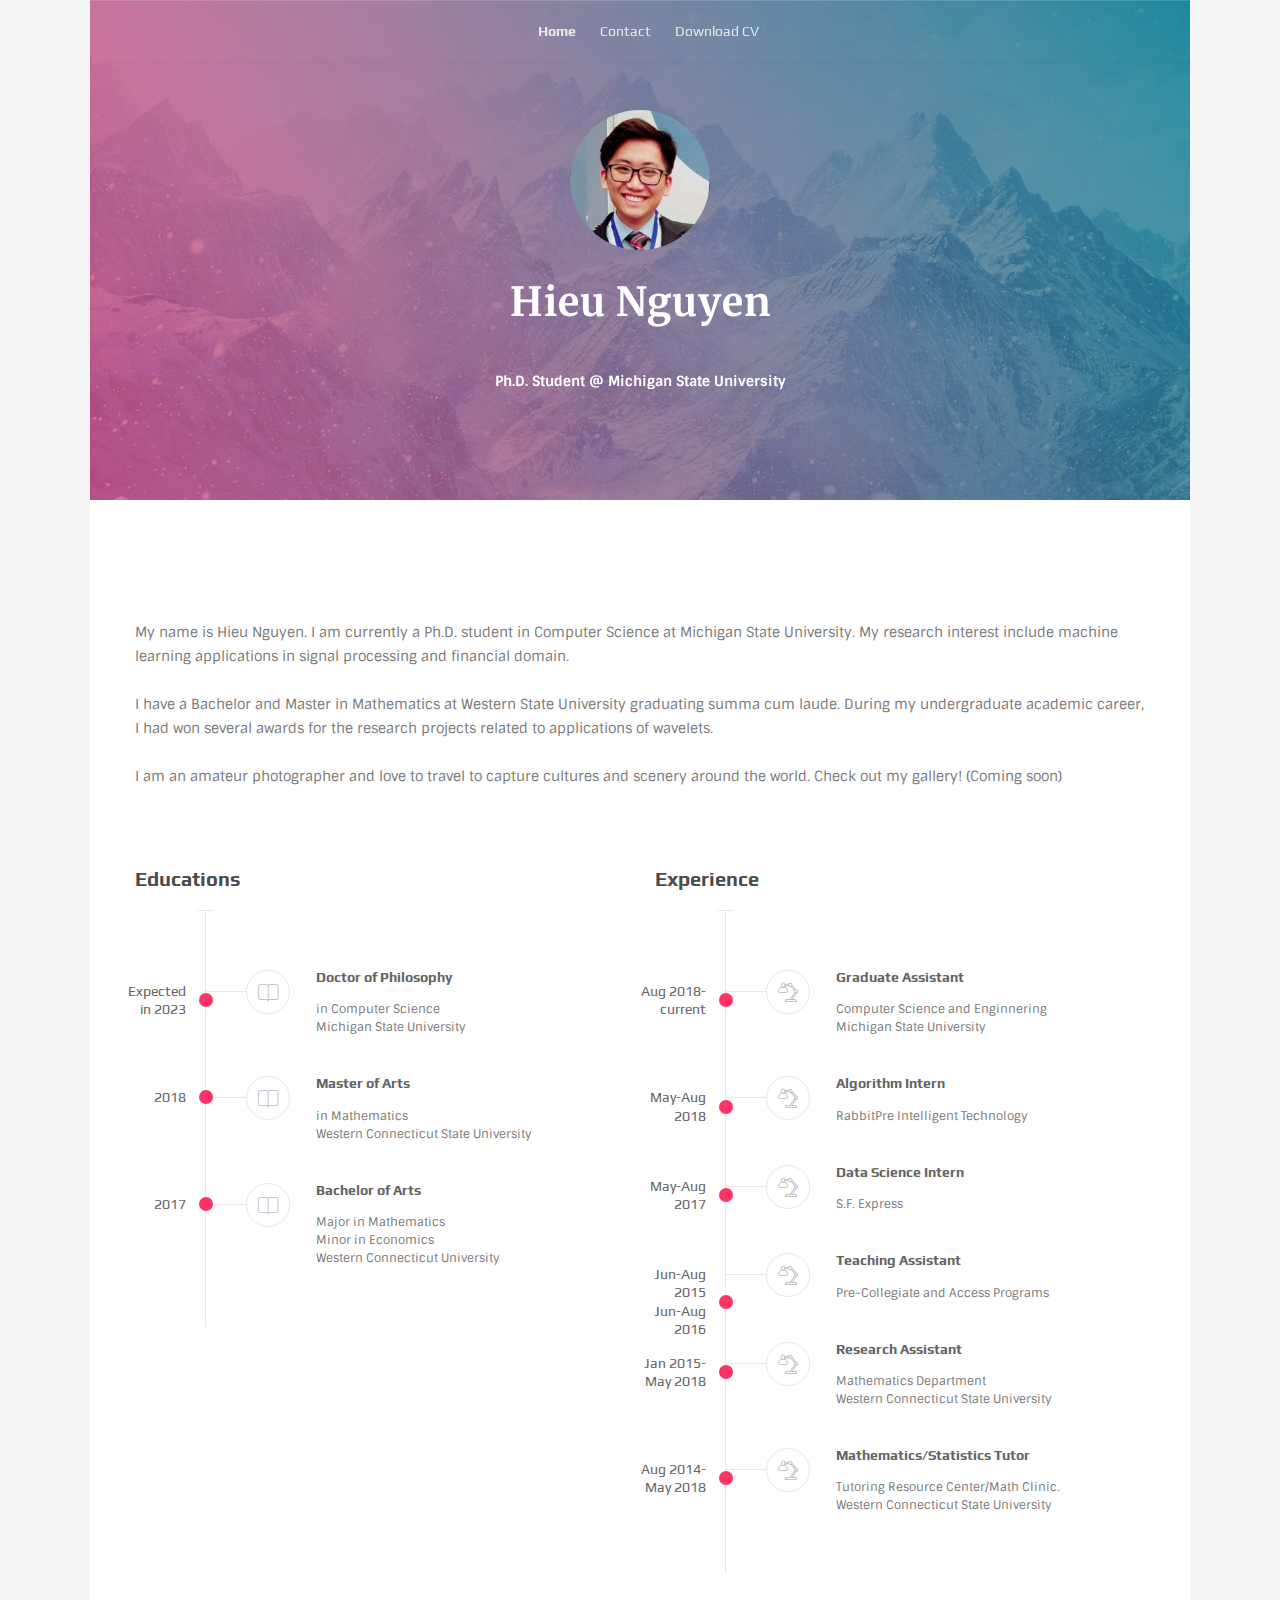
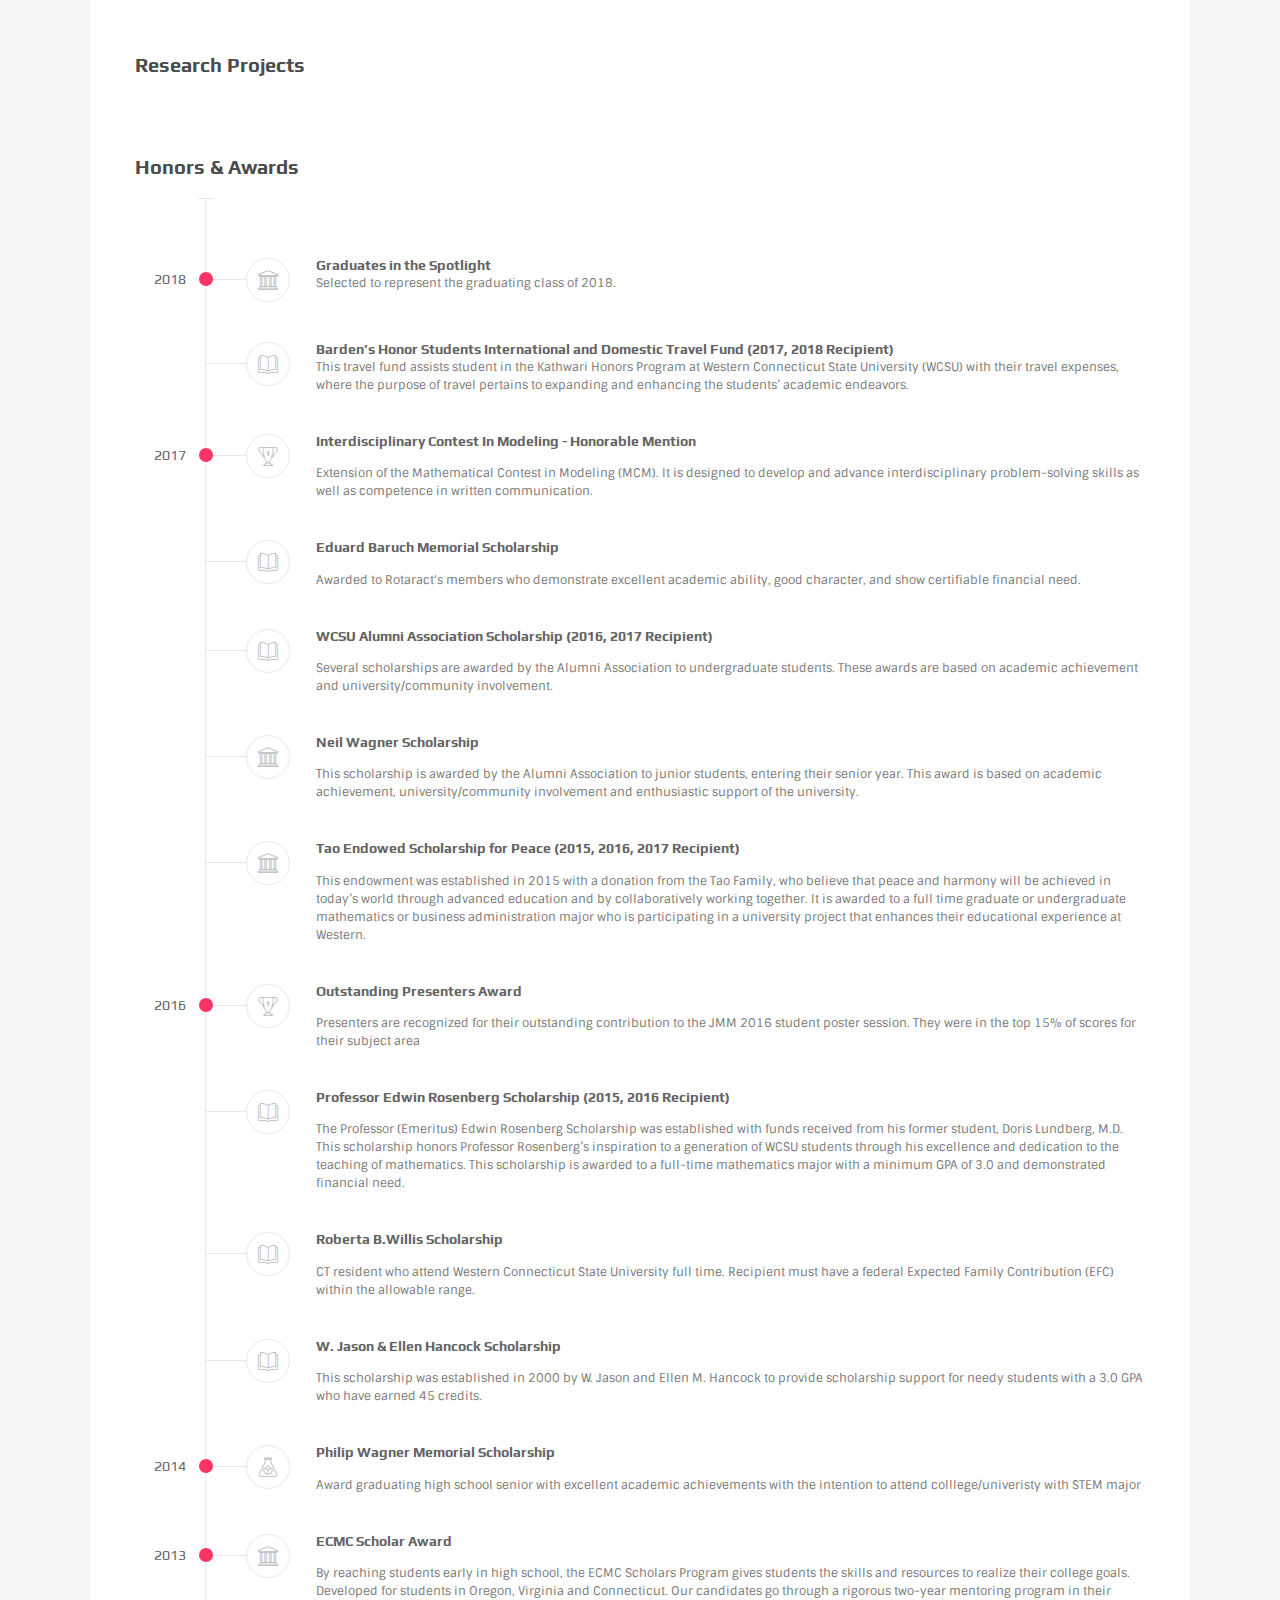
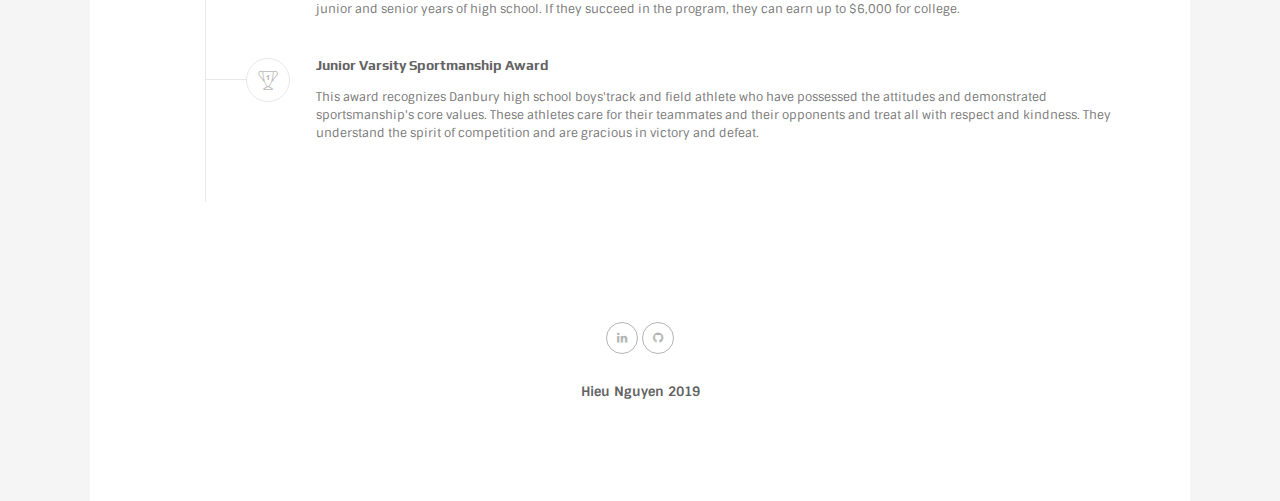
==== index.html @ 9212e9fe "first commit" ====
<!DOCTYPE html>
<!--
                                   _       _   
								  | |     | |    
  Designed and Coded By           | | __ _| |__  
 / _ \ \ /\ / /\ \ /\ / /\ \ /\ / / |/ _` | '_ \ 
| (_) \ V  V /  \ V  V /  \ V  V /| | (_| | |_) |
 \___/ \_/\_/    \_/\_/    \_/\_/ |_|\__,_|_.__/ 

http://themeforest.net/user/owwwlab/
                                          
-->
<html lang="en" dir="ltr" itemscope itemtype="http://schema.org/WebPage">
  <!-- #####Begin head-->
  <head>
    <meta charset="utf-8">
    <meta http-equiv="X-UA-Compatible" content="IE=edge">
    <meta name="viewport" content="width=device-width, initial-scale=1.0">
    <!-- globalise scripting and styling content language-->
    <meta name="Content-Type-Script" content="text/javascript">
    <meta name="Content-Type-Style" content="text/css">
    <!-- author of this doc-->
    <meta name="author" content="owwwlab.com">
    <!-- ################################-->
    <!-- #### add SEO metadata here-->
    <!-- ################################-->
    <!-- #####Begin styles-->
    <!-- stylesheets	-->
    <link href="assets/css/vendors/vendors.css" rel="stylesheet" type="text/css">
    <!-- Load extra page specific css-->
    <!-- Overwrite vendors-->
    <link href="assets/css/vendors/vendors-overwrites.css" rel="stylesheet" type="text/css">
    <link href="assets/css/styles.css" rel="stylesheet" type="text/css">
    <link href="assets/css/demo2.css" rel="stylesheet" type="text/css">
    <!-- #####End styles-->
    <!-- #####Begin JS-->
    <!-- add your scripts to the end of the page for sake of page load speed-->
    <!-- scripts that need to be at head section-->
    <script src="assets/js/vendors/jquery.min.js"></script>
    <!-- #####End JS-->
    <!-- #####Begin load google fonts-->
    <link href="https://fonts.googleapis.com/css?family=Play:400,700&amp;subset=latin,greek,cyrillic" rel="stylesheet" type="text/css">
    <link href="https://fonts.googleapis.com/css?family=Sintony:400,700&amp;subset=latin,greek,cyrillic" rel="stylesheet" type="text/css">
    <link href="https://fonts.googleapis.com/css?family=Merriweather:300,300italic,400,400italic,700,700italic&amp;subset=latin,greek,cyrillic" rel="stylesheet" type="text/css">
    <link href="https://fonts.googleapis.com/css?family=Exo+2:400,200,300,400italic,500,700,900&amp;subset=latin,greek,cyrillic" rel="stylesheet" type="text/css">
    <!-- #####End load google fonts-->
    <title> Hieu Nguyen</title>
  </head>
  <!-- #####End head-->
  <body class="fullwidth bg-gray sticky-header homepage">
    <div id="wrapper" class="boxed-layout bg-white">
      <section id="contents">
        <div class="head-wrapper">
          <header id="header" data-sticky-threshold='-300' class="trans dark sticky-light slim-container">
            <div class="head-main header-home text-center">
              <div class="logo-wrapper visible-sticky">
                <!-- standard Logo--><a href="index.html" class="standard-logo text-logo"><img src="assets/img/avatar.jpg" alt="Dr. Chaos Mctabi">
                  <div class="text-wrapper">
                    <h1 class="title">Hieu Q. Nguyen</h1>
                  </div></a>
              </div>
              <!-- primary navigation-->
              <ul id="primary-menu">
                <li class="current-menu-item"><a href="index.html" title="Home"><span>Home</span></a>
                </li>
                <li><a href="contact.html" title="Contact"><span>Contact</span></a>
                </li>
                <li><a href="Resume.pdf" title="Download CV"><span>Download CV</span></a>
                </li>
              </ul>
              <!-- #####Begin icons beside menu-->
              <div class="header-icons">
                <!-- #####Begin mobile menu trigger-->
                <div class="ol-mobile-trigger hamburger hamburger--elastic">
                  <div class="hamburger-box">
                    <div class="hamburger-inner"></div>
                  </div>
                </div>
                <!-- #####End mobile menu trigger-->
              </div>
            </div>
          </header>
          <div data-img-src="assets/img/bg/06-1.jpg" data-parallax-mode="mode-title" class="page-head opacity-overlay.opacity-70 h-500 parallax-layer">
            <div class="container">
              <div class="tb-vcenter-wrapper">
                <div class="vcenter">
                  <div data-parallax-mode="mode-header-demo-2" class="ol-user-profile parallax-layer">
                    <div class="avatar"><img src="assets/img/people-01.jpg"></div>
                    <h1 class="title">Hieu Nguyen</h1>
                    <h2 class="subtitle">Ph.D. Student @ Michigan State University</h2>
                  </div>
                </div>
              </div>
            </div>
          </div>
        </div>
        <div class="page-contents">
          <section class="section slim-container p-bottom-80">
            <div class="container">
              <p>My name is Hieu Nguyen. I am currently a Ph.D. student in Computer Science at Michigan State University. My research interest include machine learning applications in signal processing and financial domain.
                <br><br>I have a Bachelor and Master in Mathematics at Western State University graduating summa cum laude. During my undergraduate academic career, I had won several awards for the research projects related to applications of wavelets.
                <br><br> I am an amateur photographer and love to travel to capture cultures and scenery around the world. Check out my gallery! (Coming soon)
              </p>
            </div>
          </section>
          <section class="slim-container">
            <div class="container">
              <div class="row">
                <div class="col-md-6">
                  <h3>Educations</h3>
                  <div class="ol-timeline">
                    <div class="tl-item pub-item with-icon"><span class="item-section">Expected in 2023</span>
                      <div class="elem-wrapper"><i class="oli oli-bookmark"></i></div>
                      <div class="content-wrapper">
                        <h3 class="title">Doctor of Philosophy</h3>
                        <div class="description">
                          <p>in Computer Science <br> Michigan State University</p>
                        </div>
                      </div>
                    </div>
                    <div class="tl-item pub-item with-icon"><span class="item-section">2018</span>
                      <div class="elem-wrapper"><i class="oli oli-bookmark"></i></div>
                      <div class="content-wrapper">
                        <h3 class="title">Master of Arts</h3>
                        <div class="description">
                          <p>in Mathematics <br> Western Connecticut State University</p>
                        </div>
                      </div>
                    </div>
                    <div class="tl-item pub-item with-icon"><span class="item-section">2017</span>
                      <div class="elem-wrapper"><i class="oli oli-bookmark"></i></div>
                      <div class="content-wrapper">
                        <h3 class="title">Bachelor of Arts</h3>
                        <div class="description">
                          <p>Major in Mathematics <br> Minor in Economics <br> Western Connecticut University</p>
                        </div>
                      </div>
                    </div>
                  </div>
                </div>
                <div class="col-md-6">
                  <h3>Experience</h3>
                  <div class="ol-timeline">
                    <div class="tl-item pub-item with-icon"><span class="item-section">Aug 2018-current</span>
                      <div class="elem-wrapper"><i class="oli oli-desk_lamp"></i></div>
                      <div class="content-wrapper">
                        <h3 class="title">Graduate Assistant</h3>
                        <div class="description">
                          <p>Computer Science and Enginnering <br> Michigan State University</p>
                        </div>
                      </div>
                    </div>
                    <div class="tl-item pub-item with-icon"><span class="item-section">May-Aug 2018</span>
                      <div class="elem-wrapper"><i class="oli oli-desk_lamp"></i></div>
                      <div class="content-wrapper">
                        <h3 class="title">Algorithm Intern</h3>
                        <div class="description">
                          <p>RabbitPre Intelligent Technology</p>
                        </div>
                      </div>
                    </div>
                    <div class="tl-item pub-item with-icon"><span class="item-section">May-Aug 2017</span>
                      <div class="elem-wrapper"><i class="oli oli-desk_lamp"></i></div>
                      <div class="content-wrapper">
                        <h3 class="title">Data Science Intern</h3>
                        <div class="description">
                          <p>S.F. Express</p>
                        </div>
                      </div>
                    </div>
                    <div class="tl-item pub-item with-icon"><span class="item-section">Jun-Aug 2015 <br> Jun-Aug 2016 </span>
                      <div class="elem-wrapper"><i class="oli oli-desk_lamp"></i></div>
                      <div class="content-wrapper">
                        <h3 class="title">Teaching Assistant</h3>
                        <div class="description">
                          <p>Pre-Collegiate and Access Programs</p>
                        </div>
                      </div>
                    </div>
                    <div class="tl-item pub-item with-icon"><span class="item-section">Jan 2015-May 2018</span>
                      <div class="elem-wrapper"><i class="oli oli-desk_lamp"></i></div>
                      <div class="content-wrapper">
                        <h3 class="title">Research Assistant</h3>
                        <div class="description">
                          <p>Mathematics Department <br> Western Connecticut State University </p>
                        </div>
                      </div>
                    </div>
                    <div class="tl-item pub-item with-icon"><span class="item-section">Aug 2014-May 2018</span>
                      <div class="elem-wrapper"><i class="oli oli-desk_lamp"></i></div>
                      <div class="content-wrapper">
                        <h3 class="title">Mathematics/Statistics Tutor</h3>
                        <div class="description">
                          <p>Tutoring Resource Center/Math Clinic. <br> Western Connecticut State University </p>
                        </div>
                      </div>
                    </div>
                  </div>
                </div>
              </div>
            </div>
          </section>
          <section class="section section-narrow slim-container">
            <div class="container">
              <div class="row">
                <div class="col-md-12">
                  <h3>Research Projects</h3>


                  <!--<p>Coming soon</p>-->
                  <!--<div data-cols="3" data-nav="true" data-margin="30" data-cols-md='2' data-loop class="owl-carousel items featured-items owwwlab-theme nav-center"><a href="#" class="featured-item boxed">
                      <div class="features-image ov-light-alpha-50"><img src="assets/img/featured-items/01.jpg" alt="image"></div>
                      <h3 class="features-title">Computer Architecture</h3></a><a href="#" class="featured-item boxed">
                      <div class="features-image ov-light-alpha-50"><img src="assets/img/featured-items/02.jpg" alt="image"></div>
			<div data-cols="3" data-nav="true" data-margin="30" data-cols-md='2' data-loop class="owl-carousel items featured-items owwwlab-theme nav-center"><a href="MATH5670_Group005_FinalProject.html" class="featured-item boxed">
                      <div class="features-image ov-light-alpha-50"><img src="assets/img/featured-items/test1AAPLClose.png"
alt="image"></div>
                      <h3 class="features-title">Analysis of Algorithm</h3></a><a href="#" class="featured-item boxed">
                      <div class="features-image ov-light-alpha-50"><img src="assets/img/featured-items/03.jpg" alt="image"></div>
                      <h3 class="features-title">Image Processing</h3></a><a href="#" class="featured-item boxed">
                      <div class="features-image ov-light-alpha-50"><img src="assets/img/featured-items/04.jpg" alt="image"></div>
                      <h3 class="features-title">Analysis of Algorithm</h3></a><a href="#" class="featured-item boxed">
                      <div class="features-image ov-light-alpha-50"><img src="assets/img/featured-items/05.jpg" alt="image"></div>
                      <h3 class="features-title">Computer Architecture</h3></a><a href="#" class="featured-item boxed">
                      <div class="features-image ov-light-alpha-50"><img src="assets/img/featured-items/06.jpg" alt="image"></div>
                      <h3 class="features-title">Language processing</h3></a></div>

<h3 class="features-title">Stock Forecasting</h3></a><a href="MATH5670_Group005_FinalProject.html" class="featured-item boxed">
                      <div class="features-image ov-light-alpha-50"><img src="assets/img/featured-items/test1AAPLClose.png" alt="image"></div> -->
                </div>
              </div>
            </div>
          </section>
          <section class="section slim-container p-bottom-0 p-top-0">
            <div class="container">
              <h3>Honors &amp; Awards</h3>
              <div class="ol-timeline">
                <div class="tl-item pub-item with-icon"><span class="item-section">2018</span>
                  <div class="elem-wrapper"><i class="oli oli-university"></i></div>
                  <div class="content-wrapper">
                    <a href="http://wcsu.edu/grad-spotlights/2018/05/02/hieu-nguyen/"> <h3  class="title">Graduates in the Spotlight </h3> </a>
                    <div class="description">
                      <p>Selected to represent the graduating class of 2018.</p>
                    </div>
                  </div>
                </div>
                <div class="tl-item pub-item with-icon">
                  <div class="elem-wrapper"><i class="oli oli-literature"></i></div>
                  <div class="content-wrapper">
                    <a href="https://www.wcsu.edu/honors/honors-students-in-action/"> <h3 class="title">Barden’s Honor Students International and Domestic Travel Fund (2017, 2018 Recipient)</h3> </a>
                    <div class="description">
                      <p>This travel fund assists student in the Kathwari Honors Program at Western Connecticut State University (WCSU) with their travel expenses, where the purpose of travel pertains to expanding and enhancing the students’ academic endeavors.</p>
                    </div>
                  </div>
                </div>
                <div class="tl-item pub-item with-icon"><span class="item-section">2017</span>
                  <div class="elem-wrapper"><i class="oli oli-trophy"></i></div>
                  <div class="content-wrapper"><a href="http://www.comap-math.com/mcm/2017Certs/61680.pdf">
                    <h3 class="title">Interdisciplinary Contest In Modeling - Honorable Mention</h3>
                    <div class="description">
                      <p>Extension of the Mathematical Contest in Modeling (MCM). It is designed to develop and advance interdisciplinary problem-solving skills as well as competence in written communication.</p>
                    </div></a>
                  </div>
                </div>
                <div class="tl-item pub-item with-icon">
                  <div class="elem-wrapper"><i class="oli oli-literature"></i></div>
                  <div class="content-wrapper">
                    <h3 class="title">Eduard Baruch Memorial Scholarship</h3>
                    <div class="description">
                      <p>Awarded to Rotaract's members who demonstrate excellent academic ability, good character, and show certifiable financial need.</p>
                    </div>
                  </div>
                </div>
                <div class="tl-item pub-item with-icon">
                  <div class="elem-wrapper"><i class="oli oli-literature"></i></div>
                  <div class="content-wrapper">
                    <h3 class="title">WCSU Alumni Association Scholarship (2016, 2017 Recipient)</h3>
                    <div class="description">
                      <p>Several scholarships are awarded by the Alumni Association to undergraduate students. These awards are based on academic achievement and university/community involvement.</p>
                    </div>
                  </div>
                </div>
                <div class="tl-item pub-item with-icon">
                  <div class="elem-wrapper"><i class="oli oli-university"></i></div>
                  <div class="content-wrapper">
                    <h3 class="title">Neil Wagner Scholarship</h3>
                    <div class="description">
                      <p> This scholarship is awarded by the Alumni Association to junior students, entering their senior year. This award is based on academic achievement, university/community involvement and enthusiastic support of the university. </p>
                    </div>
                  </div>
                </div>
                <div class="tl-item pub-item with-icon">
                  <div class="elem-wrapper"><i class="oli oli-university"></i></div>
                  <div class="content-wrapper">
                    <h3 class="title">Tao Endowed Scholarship for Peace (2015, 2016, 2017 Recipient)</h3>
                    <div class="description">
                      <p>This endowment was established in 2015 with a donation from the Tao Family, who believe that peace and harmony will be achieved in today’s world through advanced education and by collaboratively working together. It is awarded to a full time graduate or undergraduate mathematics or business administration major who is participating in a university project that enhances their educational experience at Western. </p>
                    </div>
                  </div>
                </div>
                <div class="tl-item pub-item with-icon"><span class="item-section">2016</span>
                  <div class="elem-wrapper"><i class="oli oli-trophy"></i></div>
                  <div class="content-wrapper">
                    <a href="https://www.maa.org/sites/default/files/pdf/sigmaa/big/jmm_2016_outstanding_posters.pdf"> <h3 class="title">Outstanding Presenters Award</h3>
                    <div class="description">
                      <p> Presenters are recognized for their outstanding contribution to the JMM 2016 student poster session. They were in the top 15% of scores for their subject area  </p>
                    </div></a>
                  </div>
                </div>
                <div class="tl-item pub-item with-icon">
                  <div class="elem-wrapper"><i class="oli oli-literature"></i></div>
                  <div class="content-wrapper">
                    <h3 class="title">Professor Edwin Rosenberg Scholarship (2015, 2016 Recipient)</h3>
                    <div class="description">
                      <p>The Professor (Emeritus) Edwin Rosenberg Scholarship was established with funds received from his former student, Doris Lundberg, M.D. This scholarship honors Professor Rosenberg’s inspiration to a generation of WCSU students through his excellence and dedication to the teaching of mathematics. This scholarship is awarded to a full-time mathematics major with a minimum GPA of 3.0 and demonstrated financial need.</p>
                    </div>
                  </div>
                </div>
                <div class="tl-item pub-item with-icon">
                  <div class="elem-wrapper"><i class="oli oli-literature"></i></div>
                  <div class="content-wrapper">
                    <h3 class="title">Roberta B.Willis Scholarship</h3>
                    <div class="description">
                      <p> CT resident who attend Western Connecticut State University full time.  Recipient must have a federal Expected Family Contribution (EFC) within the allowable range.</p>
                    </div>
                  </div>
                </div>
                <div class="tl-item pub-item with-icon">
                  <div class="elem-wrapper"><i class="oli oli-literature"></i></div>
                  <div class="content-wrapper">
                    <h3 class="title">W. Jason & Ellen Hancock Scholarship</h3>
                    <div class="description">
                      <p>This scholarship was established in 2000 by W. Jason and Ellen M. Hancock to provide scholarship support for needy students with a 3.0 GPA who have earned 45 credits.</p>
                    </div>
                  </div>
                </div>
                <div class="tl-item pub-item with-icon"><span class="item-section">2014</span>
                  <div class="elem-wrapper"><i class="oli oli-biomass"></i></div>
                  <div class="content-wrapper">
                    <h3 class="title">Philip Wagner Memorial Scholarship</h3>
                    <div class="description">
                      <p>Award graduating high school senior with excellent academic achievements with the intention to attend colllege/univeristy with STEM major </p>
                    </div>
                  </div>
                </div>
                <div class="tl-item pub-item with-icon"><span class="item-section">2013</span>
                  <div class="elem-wrapper"><i class="oli oli-university"></i></div>
                  <div class="content-wrapper">
                    <h3 class="title">ECMC Scholar Award</h3>
                    <div class="description">
                      <p> By reaching students early in high school, the ECMC Scholars Program gives students the skills and resources to realize their college goals. Developed for students in Oregon, Virginia and Connecticut. Our candidates go through a rigorous two-year mentoring program in their junior and senior years of high school. If they succeed in the program, they can earn up to $6,000 for college.</p>
                    </div>
                  </div>
                </div>
                <div class="tl-item pub-item with-icon">
                  <div class="elem-wrapper"><i class="oli oli-trophy"></i></div>
                  <div class="content-wrapper">
                    <h3 class="title">Junior Varsity Sportmanship Award</h3>
                    <div class="description">
                      <p>This award recognizes Danbury high school boys'track and field athlete who have possessed the attitudes and demonstrated sportsmanship's core values. These athletes care for their teammates and their opponents and treat all with respect and kindness. They understand the spirit of competition and are gracious in victory and defeat.</p>
                    </div>
                  </div>
                </div>
              </div>
            </div>
          </section>
        </div>
      </section>
      <!-- end #contents-->
      <div class="row slim-container bg-white">
        <div class="container">
          <div class="sp-line-0 bg-white"></div>
        </div>
      </div>
      <footer id="footer">
        <div id="footer-main" class="text-center bg-white">
          <div class="row">
            <div class="container">
              <div class="col-md-6 col-md-offset-3">
                <ul class="social-icons shape-circle hover-theme m-top-20">
                  <li><a href="https://www.linkedin.com/in/nguyen-hieu"><i class="fa fa-linkedin"></i></a></li>
                  <li><a href="https://github.com/nguyen084"><i class="fa fa-github"></i></a></li>
                </ul>
                <div class="sp-blank-20"></div>
                <div class="copyright">Hieu Nguyen 2019</div>
              </div>
            </div>
          </div>
        </div>
      </footer>
      <!-- end #footer-->
    </div>
    <!-- #####Begin scripts-->
    <script src="assets/js/vendors/vendors.js"></script>
    <!-- Local Revolution tools-->
    <!-- Only for local and can be removed on server-->
    <script type="text/javascript" src="assets/revolution/js/extensions/revolution.extension.video.min.js"></script>
    <script type="text/javascript" src="assets/revolution/js/extensions/revolution.extension.slideanims.min.js"></script>
    <script type="text/javascript" src="assets/revolution/js/extensions/revolution.extension.actions.min.js"></script>
    <script type="text/javascript" src="assets/revolution/js/extensions/revolution.extension.layeranimation.min.js"></script>
    <script type="text/javascript" src="assets/revolution/js/extensions/revolution.extension.kenburn.min.js"></script>
    <script type="text/javascript" src="assets/revolution/js/extensions/revolution.extension.navigation.min.js"></script>
    <script type="text/javascript" src="assets/revolution/js/extensions/revolution.extension.migration.min.js"></script>
    <script type="text/javascript" src="assets/revolution/js/extensions/revolution.extension.parallax.min.js"></script>
    <script src="assets/js/custom.js"></script>
    <script src="http://localhost:35729/livereload.js"></script>
    <!-- #####End scripts-->
  </body>
</html>
---- assets/css/vendors/vendors.css ----
@charset "UTF-8";.label,.selectize-input>*,sub,sup{vertical-align:baseline}.btn,.btn-group,.btn-group-vertical,.caret,.checkbox-inline,.radio-inline,img{vertical-align:middle}hr,img{border:0}body,figure{margin:0}.btn,.text-nowrap{white-space:nowrap}.btn-group>.btn-group,.btn-toolbar .btn,.btn-toolbar .btn-group,.btn-toolbar .input-group,.col-xs-1,.col-xs-10,.col-xs-11,.col-xs-12,.col-xs-2,.col-xs-3,.col-xs-4,.col-xs-5,.col-xs-6,.col-xs-7,.col-xs-8,.col-xs-9,.dropdown-menu{float:left}.btn,.picker{-moz-user-select:none;-webkit-user-select:none;-ms-user-select:none}.navbar-fixed-bottom .navbar-collapse,.navbar-fixed-top .navbar-collapse,.pre-scrollable{max-height:340px}.mfp-arrow,.owl-carousel,.owl-carousel .owl-item,html{-webkit-tap-highlight-color:transparent}.animated{-webkit-animation-duration:1s;animation-duration:1s;-webkit-animation-fill-mode:both;animation-fill-mode:both}.animated.infinite{-webkit-animation-iteration-count:infinite;animation-iteration-count:infinite}.animated.hinge{-webkit-animation-duration:2s;animation-duration:2s}.animated.bounceIn,.animated.bounceOut,.animated.flipOutX,.animated.flipOutY{-webkit-animation-duration:.75s;animation-duration:.75s}@-webkit-keyframes bounce{0%,20%,53%,80%,to{-webkit-animation-timing-function:cubic-bezier(.215,.61,.355,1);animation-timing-function:cubic-bezier(.215,.61,.355,1);-webkit-transform:translateZ(0);transform:translateZ(0)}40%,43%{-webkit-transform:translate3d(0,-30px,0);transform:translate3d(0,-30px,0)}40%,43%,70%{-webkit-animation-timing-function:cubic-bezier(.755,.05,.855,.06);animation-timing-function:cubic-bezier(.755,.05,.855,.06)}70%{-webkit-transform:translate3d(0,-15px,0);transform:translate3d(0,-15px,0)}90%{-webkit-transform:translate3d(0,-4px,0);transform:translate3d(0,-4px,0)}}@keyframes bounce{0%,20%,53%,80%,to{-webkit-animation-timing-function:cubic-bezier(.215,.61,.355,1);animation-timing-function:cubic-bezier(.215,.61,.355,1);-webkit-transform:translateZ(0);transform:translateZ(0)}40%,43%{-webkit-transform:translate3d(0,-30px,0);transform:translate3d(0,-30px,0)}40%,43%,70%{-webkit-animation-timing-function:cubic-bezier(.755,.05,.855,.06);animation-timing-function:cubic-bezier(.755,.05,.855,.06)}70%{-webkit-transform:translate3d(0,-15px,0);transform:translate3d(0,-15px,0)}90%{-webkit-transform:translate3d(0,-4px,0);transform:translate3d(0,-4px,0)}}.bounce{-webkit-animation-name:bounce;animation-name:bounce;-webkit-transform-origin:center bottom;transform-origin:center bottom}@-webkit-keyframes flash{0%,50%,to{opacity:1}25%,75%{opacity:0}}@keyframes flash{0%,50%,to{opacity:1}25%,75%{opacity:0}}.flash{-webkit-animation-name:flash;animation-name:flash}@-webkit-keyframes pulse{0%,to{-webkit-transform:scaleX(1);transform:scaleX(1)}50%{-webkit-transform:scale3d(1.05,1.05,1.05);transform:scale3d(1.05,1.05,1.05)}}@keyframes pulse{0%,to{-webkit-transform:scaleX(1);transform:scaleX(1)}50%{-webkit-transform:scale3d(1.05,1.05,1.05);transform:scale3d(1.05,1.05,1.05)}}.pulse{-webkit-animation-name:pulse;animation-name:pulse}@-webkit-keyframes rubberBand{0%,to{-webkit-transform:scaleX(1);transform:scaleX(1)}30%{-webkit-transform:scale3d(1.25,.75,1);transform:scale3d(1.25,.75,1)}40%{-webkit-transform:scale3d(.75,1.25,1);transform:scale3d(.75,1.25,1)}50%{-webkit-transform:scale3d(1.15,.85,1);transform:scale3d(1.15,.85,1)}65%{-webkit-transform:scale3d(.95,1.05,1);transform:scale3d(.95,1.05,1)}75%{-webkit-transform:scale3d(1.05,.95,1);transform:scale3d(1.05,.95,1)}}@keyframes rubberBand{0%,to{-webkit-transform:scaleX(1);transform:scaleX(1)}30%{-webkit-transform:scale3d(1.25,.75,1);transform:scale3d(1.25,.75,1)}40%{-webkit-transform:scale3d(.75,1.25,1);transform:scale3d(.75,1.25,1)}50%{-webkit-transform:scale3d(1.15,.85,1);transform:scale3d(1.15,.85,1)}65%{-webkit-transform:scale3d(.95,1.05,1);transform:scale3d(.95,1.05,1)}75%{-webkit-transform:scale3d(1.05,.95,1);transform:scale3d(1.05,.95,1)}}.rubberBand{-webkit-animation-name:rubberBand;animation-name:rubberBand}@-webkit-keyframes shake{0%,to{-webkit-transform:translateZ(0);transform:translateZ(0)}10%,30%,50%,70%,90%{-webkit-transform:translate3d(-10px,0,0);transform:translate3d(-10px,0,0)}20%,40%,60%,80%{-webkit-transform:translate3d(10px,0,0);transform:translate3d(10px,0,0)}}@keyframes shake{0%,to{-webkit-transform:translateZ(0);transform:translateZ(0)}10%,30%,50%,70%,90%{-webkit-transform:translate3d(-10px,0,0);transform:translate3d(-10px,0,0)}20%,40%,60%,80%{-webkit-transform:translate3d(10px,0,0);transform:translate3d(10px,0,0)}}.shake{-webkit-animation-name:shake;animation-name:shake}@-webkit-keyframes headShake{0%{-webkit-transform:translateX(0);transform:translateX(0)}6.5%{-webkit-transform:translateX(-6px) rotateY(-9deg);transform:translateX(-6px) rotateY(-9deg)}18.5%{-webkit-transform:translateX(5px) rotateY(7deg);transform:translateX(5px) rotateY(7deg)}31.5%{-webkit-transform:translateX(-3px) rotateY(-5deg);transform:translateX(-3px) rotateY(-5deg)}43.5%{-webkit-transform:translateX(2px) rotateY(3deg);transform:translateX(2px) rotateY(3deg)}50%{-webkit-transform:translateX(0);transform:translateX(0)}}@keyframes headShake{0%{-webkit-transform:translateX(0);transform:translateX(0)}6.5%{-webkit-transform:translateX(-6px) rotateY(-9deg);transform:translateX(-6px) rotateY(-9deg)}18.5%{-webkit-transform:translateX(5px) rotateY(7deg);transform:translateX(5px) rotateY(7deg)}31.5%{-webkit-transform:translateX(-3px) rotateY(-5deg);transform:translateX(-3px) rotateY(-5deg)}43.5%{-webkit-transform:translateX(2px) rotateY(3deg);transform:translateX(2px) rotateY(3deg)}50%{-webkit-transform:translateX(0);transform:translateX(0)}}.headShake{-webkit-animation-timing-function:ease-in-out;animation-timing-function:ease-in-out;-webkit-animation-name:headShake;animation-name:headShake}@-webkit-keyframes swing{20%{-webkit-transform:rotate(15deg);transform:rotate(15deg)}40%{-webkit-transform:rotate(-10deg);transform:rotate(-10deg)}60%{-webkit-transform:rotate(5deg);transform:rotate(5deg)}80%{-webkit-transform:rotate(-5deg);transform:rotate(-5deg)}to{-webkit-transform:rotate(0);transform:rotate(0)}}@keyframes swing{20%{-webkit-transform:rotate(15deg);transform:rotate(15deg)}40%{-webkit-transform:rotate(-10deg);transform:rotate(-10deg)}60%{-webkit-transform:rotate(5deg);transform:rotate(5deg)}80%{-webkit-transform:rotate(-5deg);transform:rotate(-5deg)}to{-webkit-transform:rotate(0);transform:rotate(0)}}.swing{-webkit-transform-origin:top center;transform-origin:top center;-webkit-animation-name:swing;animation-name:swing}@-webkit-keyframes tada{0%,to{-webkit-transform:scaleX(1);transform:scaleX(1)}10%,20%{-webkit-transform:scale3d(.9,.9,.9) rotate(-3deg);transform:scale3d(.9,.9,.9) rotate(-3deg)}30%,50%,70%,90%{-webkit-transform:scale3d(1.1,1.1,1.1) rotate(3deg);transform:scale3d(1.1,1.1,1.1) rotate(3deg)}40%,60%,80%{-webkit-transform:scale3d(1.1,1.1,1.1) rotate(-3deg);transform:scale3d(1.1,1.1,1.1) rotate(-3deg)}}@keyframes tada{0%,to{-webkit-transform:scaleX(1);transform:scaleX(1)}10%,20%{-webkit-transform:scale3d(.9,.9,.9) rotate(-3deg);transform:scale3d(.9,.9,.9) rotate(-3deg)}30%,50%,70%,90%{-webkit-transform:scale3d(1.1,1.1,1.1) rotate(3deg);transform:scale3d(1.1,1.1,1.1) rotate(3deg)}40%,60%,80%{-webkit-transform:scale3d(1.1,1.1,1.1) rotate(-3deg);transform:scale3d(1.1,1.1,1.1) rotate(-3deg)}}.tada{-webkit-animation-name:tada;animation-name:tada}@-webkit-keyframes wobble{0%,to{-webkit-transform:none;transform:none}15%{-webkit-transform:translate3d(-25%,0,0) rotate(-5deg);transform:translate3d(-25%,0,0) rotate(-5deg)}30%{-webkit-transform:translate3d(20%,0,0) rotate(3deg);transform:translate3d(20%,0,0) rotate(3deg)}45%{-webkit-transform:translate3d(-15%,0,0) rotate(-3deg);transform:translate3d(-15%,0,0) rotate(-3deg)}60%{-webkit-transform:translate3d(10%,0,0) rotate(2deg);transform:translate3d(10%,0,0) rotate(2deg)}75%{-webkit-transform:translate3d(-5%,0,0) rotate(-1deg);transform:translate3d(-5%,0,0) rotate(-1deg)}}@keyframes wobble{0%,to{-webkit-transform:none;transform:none}15%{-webkit-transform:translate3d(-25%,0,0) rotate(-5deg);transform:translate3d(-25%,0,0) rotate(-5deg)}30%{-webkit-transform:translate3d(20%,0,0) rotate(3deg);transform:translate3d(20%,0,0) rotate(3deg)}45%{-webkit-transform:translate3d(-15%,0,0) rotate(-3deg);transform:translate3d(-15%,0,0) rotate(-3deg)}60%{-webkit-transform:translate3d(10%,0,0) rotate(2deg);transform:translate3d(10%,0,0) rotate(2deg)}75%{-webkit-transform:translate3d(-5%,0,0) rotate(-1deg);transform:translate3d(-5%,0,0) rotate(-1deg)}}.wobble{-webkit-animation-name:wobble;animation-name:wobble}@-webkit-keyframes jello{0%,11.1%,to{-webkit-transform:none;transform:none}22.2%{-webkit-transform:skewX(-12.5deg) skewY(-12.5deg);transform:skewX(-12.5deg) skewY(-12.5deg)}33.3%{-webkit-transform:skewX(6.25deg) skewY(6.25deg);transform:skewX(6.25deg) skewY(6.25deg)}44.4%{-webkit-transform:skewX(-3.125deg) skewY(-3.125deg);transform:skewX(-3.125deg) skewY(-3.125deg)}55.5%{-webkit-transform:skewX(1.5625deg) skewY(1.5625deg);transform:skewX(1.5625deg) skewY(1.5625deg)}66.6%{-webkit-transform:skewX(-.78125deg) skewY(-.78125deg);transform:skewX(-.78125deg) skewY(-.78125deg)}77.7%{-webkit-transform:skewX(.390625deg) skewY(.390625deg);transform:skewX(.390625deg) skewY(.390625deg)}88.8%{-webkit-transform:skewX(-.1953125deg) skewY(-.1953125deg);transform:skewX(-.1953125deg) skewY(-.1953125deg)}}@keyframes jello{0%,11.1%,to{-webkit-transform:none;transform:none}22.2%{-webkit-transform:skewX(-12.5deg) skewY(-12.5deg);transform:skewX(-12.5deg) skewY(-12.5deg)}33.3%{-webkit-transform:skewX(6.25deg) skewY(6.25deg);transform:skewX(6.25deg) skewY(6.25deg)}44.4%{-webkit-transform:skewX(-3.125deg) skewY(-3.125deg);transform:skewX(-3.125deg) skewY(-3.125deg)}55.5%{-webkit-transform:skewX(1.5625deg) skewY(1.5625deg);transform:skewX(1.5625deg) skewY(1.5625deg)}66.6%{-webkit-transform:skewX(-.78125deg) skewY(-.78125deg);transform:skewX(-.78125deg) skewY(-.78125deg)}77.7%{-webkit-transform:skewX(.390625deg) skewY(.390625deg);transform:skewX(.390625deg) skewY(.390625deg)}88.8%{-webkit-transform:skewX(-.1953125deg) skewY(-.1953125deg);transform:skewX(-.1953125deg) skewY(-.1953125deg)}}.jello{-webkit-animation-name:jello;animation-name:jello;-webkit-transform-origin:center;transform-origin:center}@-webkit-keyframes bounceIn{0%,20%,40%,60%,80%,to{-webkit-animation-timing-function:cubic-bezier(.215,.61,.355,1);animation-timing-function:cubic-bezier(.215,.61,.355,1)}0%{opacity:0;-webkit-transform:scale3d(.3,.3,.3);transform:scale3d(.3,.3,.3)}20%{-webkit-transform:scale3d(1.1,1.1,1.1);transform:scale3d(1.1,1.1,1.1)}40%{-webkit-transform:scale3d(.9,.9,.9);transform:scale3d(.9,.9,.9)}60%{opacity:1;-webkit-transform:scale3d(1.03,1.03,1.03);transform:scale3d(1.03,1.03,1.03)}80%{-webkit-transform:scale3d(.97,.97,.97);transform:scale3d(.97,.97,.97)}to{opacity:1;-webkit-transform:scaleX(1);transform:scaleX(1)}}@keyframes bounceIn{0%,20%,40%,60%,80%,to{-webkit-animation-timing-function:cubic-bezier(.215,.61,.355,1);animation-timing-function:cubic-bezier(.215,.61,.355,1)}0%{opacity:0;-webkit-transform:scale3d(.3,.3,.3);transform:scale3d(.3,.3,.3)}20%{-webkit-transform:scale3d(1.1,1.1,1.1);transform:scale3d(1.1,1.1,1.1)}40%{-webkit-transform:scale3d(.9,.9,.9);transform:scale3d(.9,.9,.9)}60%{opacity:1;-webkit-transform:scale3d(1.03,1.03,1.03);transform:scale3d(1.03,1.03,1.03)}80%{-webkit-transform:scale3d(.97,.97,.97);transform:scale3d(.97,.97,.97)}to{opacity:1;-webkit-transform:scaleX(1);transform:scaleX(1)}}.bounceIn{-webkit-animation-name:bounceIn;animation-name:bounceIn}@-webkit-keyframes bounceInDown{0%,60%,75%,90%,to{-webkit-animation-timing-function:cubic-bezier(.215,.61,.355,1);animation-timing-function:cubic-bezier(.215,.61,.355,1)}0%{opacity:0;-webkit-transform:translate3d(0,-3000px,0);transform:translate3d(0,-3000px,0)}60%{opacity:1;-webkit-transform:translate3d(0,25px,0);transform:translate3d(0,25px,0)}75%{-webkit-transform:translate3d(0,-10px,0);transform:translate3d(0,-10px,0)}90%{-webkit-transform:translate3d(0,5px,0);transform:translate3d(0,5px,0)}to{-webkit-transform:none;transform:none}}@keyframes bounceInDown{0%,60%,75%,90%,to{-webkit-animation-timing-function:cubic-bezier(.215,.61,.355,1);animation-timing-function:cubic-bezier(.215,.61,.355,1)}0%{opacity:0;-webkit-transform:translate3d(0,-3000px,0);transform:translate3d(0,-3000px,0)}60%{opacity:1;-webkit-transform:translate3d(0,25px,0);transform:translate3d(0,25px,0)}75%{-webkit-transform:translate3d(0,-10px,0);transform:translate3d(0,-10px,0)}90%{-webkit-transform:translate3d(0,5px,0);transform:translate3d(0,5px,0)}to{-webkit-transform:none;transform:none}}.bounceInDown{-webkit-animation-name:bounceInDown;animation-name:bounceInDown}@-webkit-keyframes bounceInLeft{0%,60%,75%,90%,to{-webkit-animation-timing-function:cubic-bezier(.215,.61,.355,1);animation-timing-function:cubic-bezier(.215,.61,.355,1)}0%{opacity:0;-webkit-transform:translate3d(-3000px,0,0);transform:translate3d(-3000px,0,0)}60%{opacity:1;-webkit-transform:translate3d(25px,0,0);transform:translate3d(25px,0,0)}75%{-webkit-transform:translate3d(-10px,0,0);transform:translate3d(-10px,0,0)}90%{-webkit-transform:translate3d(5px,0,0);transform:translate3d(5px,0,0)}to{-webkit-transform:none;transform:none}}@keyframes bounceInLeft{0%,60%,75%,90%,to{-webkit-animation-timing-function:cubic-bezier(.215,.61,.355,1);animation-timing-function:cubic-bezier(.215,.61,.355,1)}0%{opacity:0;-webkit-transform:translate3d(-3000px,0,0);transform:translate3d(-3000px,0,0)}60%{opacity:1;-webkit-transform:translate3d(25px,0,0);transform:translate3d(25px,0,0)}75%{-webkit-transform:translate3d(-10px,0,0);transform:translate3d(-10px,0,0)}90%{-webkit-transform:translate3d(5px,0,0);transform:translate3d(5px,0,0)}to{-webkit-transform:none;transform:none}}.bounceInLeft{-webkit-animation-name:bounceInLeft;animation-name:bounceInLeft}@-webkit-keyframes bounceInRight{0%,60%,75%,90%,to{-webkit-animation-timing-function:cubic-bezier(.215,.61,.355,1);animation-timing-function:cubic-bezier(.215,.61,.355,1)}0%{opacity:0;-webkit-transform:translate3d(3000px,0,0);transform:translate3d(3000px,0,0)}60%{opacity:1;-webkit-transform:translate3d(-25px,0,0);transform:translate3d(-25px,0,0)}75%{-webkit-transform:translate3d(10px,0,0);transform:translate3d(10px,0,0)}90%{-webkit-transform:translate3d(-5px,0,0);transform:translate3d(-5px,0,0)}to{-webkit-transform:none;transform:none}}@keyframes bounceInRight{0%,60%,75%,90%,to{-webkit-animation-timing-function:cubic-bezier(.215,.61,.355,1);animation-timing-function:cubic-bezier(.215,.61,.355,1)}0%{opacity:0;-webkit-transform:translate3d(3000px,0,0);transform:translate3d(3000px,0,0)}60%{opacity:1;-webkit-transform:translate3d(-25px,0,0);transform:translate3d(-25px,0,0)}75%{-webkit-transform:translate3d(10px,0,0);transform:translate3d(10px,0,0)}90%{-webkit-transform:translate3d(-5px,0,0);transform:translate3d(-5px,0,0)}to{-webkit-transform:none;transform:none}}.bounceInRight{-webkit-animation-name:bounceInRight;animation-name:bounceInRight}@-webkit-keyframes bounceInUp{0%,60%,75%,90%,to{-webkit-animation-timing-function:cubic-bezier(.215,.61,.355,1);animation-timing-function:cubic-bezier(.215,.61,.355,1)}0%{opacity:0;-webkit-transform:translate3d(0,3000px,0);transform:translate3d(0,3000px,0)}60%{opacity:1;-webkit-transform:translate3d(0,-20px,0);transform:translate3d(0,-20px,0)}75%{-webkit-transform:translate3d(0,10px,0);transform:translate3d(0,10px,0)}90%{-webkit-transform:translate3d(0,-5px,0);transform:translate3d(0,-5px,0)}to{-webkit-transform:translateZ(0);transform:translateZ(0)}}@keyframes bounceInUp{0%,60%,75%,90%,to{-webkit-animation-timing-function:cubic-bezier(.215,.61,.355,1);animation-timing-function:cubic-bezier(.215,.61,.355,1)}0%{opacity:0;-webkit-transform:translate3d(0,3000px,0);transform:translate3d(0,3000px,0)}60%{opacity:1;-webkit-transform:translate3d(0,-20px,0);transform:translate3d(0,-20px,0)}75%{-webkit-transform:translate3d(0,10px,0);transform:translate3d(0,10px,0)}90%{-webkit-transform:translate3d(0,-5px,0);transform:translate3d(0,-5px,0)}to{-webkit-transform:translateZ(0);transform:translateZ(0)}}.bounceInUp{-webkit-animation-name:bounceInUp;animation-name:bounceInUp}@-webkit-keyframes bounceOut{20%{-webkit-transform:scale3d(.9,.9,.9);transform:scale3d(.9,.9,.9)}50%,55%{opacity:1;-webkit-transform:scale3d(1.1,1.1,1.1);transform:scale3d(1.1,1.1,1.1)}to{opacity:0;-webkit-transform:scale3d(.3,.3,.3);transform:scale3d(.3,.3,.3)}}@keyframes bounceOut{20%{-webkit-transform:scale3d(.9,.9,.9);transform:scale3d(.9,.9,.9)}50%,55%{opacity:1;-webkit-transform:scale3d(1.1,1.1,1.1);transform:scale3d(1.1,1.1,1.1)}to{opacity:0;-webkit-transform:scale3d(.3,.3,.3);transform:scale3d(.3,.3,.3)}}.bounceOut{-webkit-animation-name:bounceOut;animation-name:bounceOut}@-webkit-keyframes bounceOutDown{20%{-webkit-transform:translate3d(0,10px,0);transform:translate3d(0,10px,0)}40%,45%{opacity:1;-webkit-transform:translate3d(0,-20px,0);transform:translate3d(0,-20px,0)}to{opacity:0;-webkit-transform:translate3d(0,2000px,0);transform:translate3d(0,2000px,0)}}@keyframes bounceOutDown{20%{-webkit-transform:translate3d(0,10px,0);transform:translate3d(0,10px,0)}40%,45%{opacity:1;-webkit-transform:translate3d(0,-20px,0);transform:translate3d(0,-20px,0)}to{opacity:0;-webkit-transform:translate3d(0,2000px,0);transform:translate3d(0,2000px,0)}}.bounceOutDown{-webkit-animation-name:bounceOutDown;animation-name:bounceOutDown}@-webkit-keyframes bounceOutLeft{20%{opacity:1;-webkit-transform:translate3d(20px,0,0);transform:translate3d(20px,0,0)}to{opacity:0;-webkit-transform:translate3d(-2000px,0,0);transform:translate3d(-2000px,0,0)}}@keyframes bounceOutLeft{20%{opacity:1;-webkit-transform:translate3d(20px,0,0);transform:translate3d(20px,0,0)}to{opacity:0;-webkit-transform:translate3d(-2000px,0,0);transform:translate3d(-2000px,0,0)}}.bounceOutLeft{-webkit-animation-name:bounceOutLeft;animation-name:bounceOutLeft}@-webkit-keyframes bounceOutRight{20%{opacity:1;-webkit-transform:translate3d(-20px,0,0);transform:translate3d(-20px,0,0)}to{opacity:0;-webkit-transform:translate3d(2000px,0,0);transform:translate3d(2000px,0,0)}}@keyframes bounceOutRight{20%{opacity:1;-webkit-transform:translate3d(-20px,0,0);transform:translate3d(-20px,0,0)}to{opacity:0;-webkit-transform:translate3d(2000px,0,0);transform:translate3d(2000px,0,0)}}.bounceOutRight{-webkit-animation-name:bounceOutRight;animation-name:bounceOutRight}@-webkit-keyframes bounceOutUp{20%{-webkit-transform:translate3d(0,-10px,0);transform:translate3d(0,-10px,0)}40%,45%{opacity:1;-webkit-transform:translate3d(0,20px,0);transform:translate3d(0,20px,0)}to{opacity:0;-webkit-transform:translate3d(0,-2000px,0);transform:translate3d(0,-2000px,0)}}@keyframes bounceOutUp{20%{-webkit-transform:translate3d(0,-10px,0);transform:translate3d(0,-10px,0)}40%,45%{opacity:1;-webkit-transform:translate3d(0,20px,0);transform:translate3d(0,20px,0)}to{opacity:0;-webkit-transform:translate3d(0,-2000px,0);transform:translate3d(0,-2000px,0)}}.bounceOutUp{-webkit-animation-name:bounceOutUp;animation-name:bounceOutUp}@-webkit-keyframes fadeIn{0%{opacity:0}to{opacity:1}}@keyframes fadeIn{0%{opacity:0}to{opacity:1}}.fadeIn{-webkit-animation-name:fadeIn;animation-name:fadeIn}@-webkit-keyframes fadeInDown{0%{opacity:0;-webkit-transform:translate3d(0,-100%,0);transform:translate3d(0,-100%,0)}to{opacity:1;-webkit-transform:none;transform:none}}@keyframes fadeInDown{0%{opacity:0;-webkit-transform:translate3d(0,-100%,0);transform:translate3d(0,-100%,0)}to{opacity:1;-webkit-transform:none;transform:none}}.fadeInDown{-webkit-animation-name:fadeInDown;animation-name:fadeInDown}@-webkit-keyframes fadeInDownBig{0%{opacity:0;-webkit-transform:translate3d(0,-2000px,0);transform:translate3d(0,-2000px,0)}to{opacity:1;-webkit-transform:none;transform:none}}@keyframes fadeInDownBig{0%{opacity:0;-webkit-transform:translate3d(0,-2000px,0);transform:translate3d(0,-2000px,0)}to{opacity:1;-webkit-transform:none;transform:none}}.fadeInDownBig{-webkit-animation-name:fadeInDownBig;animation-name:fadeInDownBig}@-webkit-keyframes fadeInLeft{0%{opacity:0;-webkit-transform:translate3d(-100%,0,0);transform:translate3d(-100%,0,0)}to{opacity:1;-webkit-transform:none;transform:none}}@keyframes fadeInLeft{0%{opacity:0;-webkit-transform:translate3d(-100%,0,0);transform:translate3d(-100%,0,0)}to{opacity:1;-webkit-transform:none;transform:none}}.fadeInLeft{-webkit-animation-name:fadeInLeft;animation-name:fadeInLeft}@-webkit-keyframes fadeInLeftBig{0%{opacity:0;-webkit-transform:translate3d(-2000px,0,0);transform:translate3d(-2000px,0,0)}to{opacity:1;-webkit-transform:none;transform:none}}@keyframes fadeInLeftBig{0%{opacity:0;-webkit-transform:translate3d(-2000px,0,0);transform:translate3d(-2000px,0,0)}to{opacity:1;-webkit-transform:none;transform:none}}.fadeInLeftBig{-webkit-animation-name:fadeInLeftBig;animation-name:fadeInLeftBig}@-webkit-keyframes fadeInRight{0%{opacity:0;-webkit-transform:translate3d(100%,0,0);transform:translate3d(100%,0,0)}to{opacity:1;-webkit-transform:none;transform:none}}@keyframes fadeInRight{0%{opacity:0;-webkit-transform:translate3d(100%,0,0);transform:translate3d(100%,0,0)}to{opacity:1;-webkit-transform:none;transform:none}}.fadeInRight{-webkit-animation-name:fadeInRight;animation-name:fadeInRight}@-webkit-keyframes fadeInRightBig{0%{opacity:0;-webkit-transform:translate3d(2000px,0,0);transform:translate3d(2000px,0,0)}to{opacity:1;-webkit-transform:none;transform:none}}@keyframes fadeInRightBig{0%{opacity:0;-webkit-transform:translate3d(2000px,0,0);transform:translate3d(2000px,0,0)}to{opacity:1;-webkit-transform:none;transform:none}}.fadeInRightBig{-webkit-animation-name:fadeInRightBig;animation-name:fadeInRightBig}@-webkit-keyframes fadeInUp{0%{opacity:0;-webkit-transform:translate3d(0,100%,0);transform:translate3d(0,100%,0)}to{opacity:1;-webkit-transform:none;transform:none}}@keyframes fadeInUp{0%{opacity:0;-webkit-transform:translate3d(0,100%,0);transform:translate3d(0,100%,0)}to{opacity:1;-webkit-transform:none;transform:none}}.fadeInUp{-webkit-animation-name:fadeInUp;animation-name:fadeInUp}@-webkit-keyframes fadeInUpBig{0%{opacity:0;-webkit-transform:translate3d(0,2000px,0);transform:translate3d(0,2000px,0)}to{opacity:1;-webkit-transform:none;transform:none}}@keyframes fadeInUpBig{0%{opacity:0;-webkit-transform:translate3d(0,2000px,0);transform:translate3d(0,2000px,0)}to{opacity:1;-webkit-transform:none;transform:none}}.fadeInUpBig{-webkit-animation-name:fadeInUpBig;animation-name:fadeInUpBig}@-webkit-keyframes fadeOut{0%{opacity:1}to{opacity:0}}@keyframes fadeOut{0%{opacity:1}to{opacity:0}}.fadeOut{-webkit-animation-name:fadeOut;animation-name:fadeOut}@-webkit-keyframes fadeOutDown{0%{opacity:1}to{opacity:0;-webkit-transform:translate3d(0,100%,0);transform:translate3d(0,100%,0)}}@keyframes fadeOutDown{0%{opacity:1}to{opacity:0;-webkit-transform:translate3d(0,100%,0);transform:translate3d(0,100%,0)}}.fadeOutDown{-webkit-animation-name:fadeOutDown;animation-name:fadeOutDown}@-webkit-keyframes fadeOutDownBig{0%{opacity:1}to{opacity:0;-webkit-transform:translate3d(0,2000px,0);transform:translate3d(0,2000px,0)}}@keyframes fadeOutDownBig{0%{opacity:1}to{opacity:0;-webkit-transform:translate3d(0,2000px,0);transform:translate3d(0,2000px,0)}}.fadeOutDownBig{-webkit-animation-name:fadeOutDownBig;animation-name:fadeOutDownBig}@-webkit-keyframes fadeOutLeft{0%{opacity:1}to{opacity:0;-webkit-transform:translate3d(-100%,0,0);transform:translate3d(-100%,0,0)}}@keyframes fadeOutLeft{0%{opacity:1}to{opacity:0;-webkit-transform:translate3d(-100%,0,0);transform:translate3d(-100%,0,0)}}.fadeOutLeft{-webkit-animation-name:fadeOutLeft;animation-name:fadeOutLeft}@-webkit-keyframes fadeOutLeftBig{0%{opacity:1}to{opacity:0;-webkit-transform:translate3d(-2000px,0,0);transform:translate3d(-2000px,0,0)}}@keyframes fadeOutLeftBig{0%{opacity:1}to{opacity:0;-webkit-transform:translate3d(-2000px,0,0);transform:translate3d(-2000px,0,0)}}.fadeOutLeftBig{-webkit-animation-name:fadeOutLeftBig;animation-name:fadeOutLeftBig}@-webkit-keyframes fadeOutRight{0%{opacity:1}to{opacity:0;-webkit-transform:translate3d(100%,0,0);transform:translate3d(100%,0,0)}}@keyframes fadeOutRight{0%{opacity:1}to{opacity:0;-webkit-transform:translate3d(100%,0,0);transform:translate3d(100%,0,0)}}.fadeOutRight{-webkit-animation-name:fadeOutRight;animation-name:fadeOutRight}@-webkit-keyframes fadeOutRightBig{0%{opacity:1}to{opacity:0;-webkit-transform:translate3d(2000px,0,0);transform:translate3d(2000px,0,0)}}@keyframes fadeOutRightBig{0%{opacity:1}to{opacity:0;-webkit-transform:translate3d(2000px,0,0);transform:translate3d(2000px,0,0)}}.fadeOutRightBig{-webkit-animation-name:fadeOutRightBig;animation-name:fadeOutRightBig}@-webkit-keyframes fadeOutUp{0%{opacity:1}to{opacity:0;-webkit-transform:translate3d(0,-100%,0);transform:translate3d(0,-100%,0)}}@keyframes fadeOutUp{0%{opacity:1}to{opacity:0;-webkit-transform:translate3d(0,-100%,0);transform:translate3d(0,-100%,0)}}.fadeOutUp{-webkit-animation-name:fadeOutUp;animation-name:fadeOutUp}@-webkit-keyframes fadeOutUpBig{0%{opacity:1}to{opacity:0;-webkit-transform:translate3d(0,-2000px,0);transform:translate3d(0,-2000px,0)}}@keyframes fadeOutUpBig{0%{opacity:1}to{opacity:0;-webkit-transform:translate3d(0,-2000px,0);transform:translate3d(0,-2000px,0)}}.fadeOutUpBig{-webkit-animation-name:fadeOutUpBig;animation-name:fadeOutUpBig}@-webkit-keyframes flip{0%{-webkit-transform:perspective(400px) rotateY(-1turn);transform:perspective(400px) rotateY(-1turn)}0%,40%{-webkit-animation-timing-function:ease-out;animation-timing-function:ease-out}40%{-webkit-transform:perspective(400px) translateZ(150px) rotateY(-190deg);transform:perspective(400px) translateZ(150px) rotateY(-190deg)}50%{-webkit-transform:perspective(400px) translateZ(150px) rotateY(-170deg);transform:perspective(400px) translateZ(150px) rotateY(-170deg)}50%,80%{-webkit-animation-timing-function:ease-in;animation-timing-function:ease-in}80%{-webkit-transform:perspective(400px) scale3d(.95,.95,.95);transform:perspective(400px) scale3d(.95,.95,.95)}to{-webkit-transform:perspective(400px);transform:perspective(400px);-webkit-animation-timing-function:ease-in;animation-timing-function:ease-in}}@keyframes flip{0%{-webkit-transform:perspective(400px) rotateY(-1turn);transform:perspective(400px) rotateY(-1turn)}0%,40%{-webkit-animation-timing-function:ease-out;animation-timing-function:ease-out}40%{-webkit-transform:perspective(400px) translateZ(150px) rotateY(-190deg);transform:perspective(400px) translateZ(150px) rotateY(-190deg)}50%{-webkit-transform:perspective(400px) translateZ(150px) rotateY(-170deg);transform:perspective(400px) translateZ(150px) rotateY(-170deg)}50%,80%{-webkit-animation-timing-function:ease-in;animation-timing-function:ease-in}80%{-webkit-transform:perspective(400px) scale3d(.95,.95,.95);transform:perspective(400px) scale3d(.95,.95,.95)}to{-webkit-transform:perspective(400px);transform:perspective(400px);-webkit-animation-timing-function:ease-in;animation-timing-function:ease-in}}.animated.flip{-webkit-backface-visibility:visible;backface-visibility:visible;-webkit-animation-name:flip;animation-name:flip}@-webkit-keyframes flipInX{0%{-webkit-transform:perspective(400px) rotateX(90deg);transform:perspective(400px) rotateX(90deg);opacity:0}0%,40%{-webkit-animation-timing-function:ease-in;animation-timing-function:ease-in}40%{-webkit-transform:perspective(400px) rotateX(-20deg);transform:perspective(400px) rotateX(-20deg)}60%{-webkit-transform:perspective(400px) rotateX(10deg);transform:perspective(400px) rotateX(10deg);opacity:1}80%{-webkit-transform:perspective(400px) rotateX(-5deg);transform:perspective(400px) rotateX(-5deg)}to{-webkit-transform:perspective(400px);transform:perspective(400px)}}@keyframes flipInX{0%{-webkit-transform:perspective(400px) rotateX(90deg);transform:perspective(400px) rotateX(90deg);opacity:0}0%,40%{-webkit-animation-timing-function:ease-in;animation-timing-function:ease-in}40%{-webkit-transform:perspective(400px) rotateX(-20deg);transform:perspective(400px) rotateX(-20deg)}60%{-webkit-transform:perspective(400px) rotateX(10deg);transform:perspective(400px) rotateX(10deg);opacity:1}80%{-webkit-transform:perspective(400px) rotateX(-5deg);transform:perspective(400px) rotateX(-5deg)}to{-webkit-transform:perspective(400px);transform:perspective(400px)}}.flipInX{-webkit-backface-visibility:visible!important;backface-visibility:visible!important;-webkit-animation-name:flipInX;animation-name:flipInX}.flipInY,.flipOutX{-webkit-backface-visibility:visible!important}@-webkit-keyframes flipInY{0%{-webkit-transform:perspective(400px) rotateY(90deg);transform:perspective(400px) rotateY(90deg);opacity:0}0%,40%{-webkit-animation-timing-function:ease-in;animation-timing-function:ease-in}40%{-webkit-transform:perspective(400px) rotateY(-20deg);transform:perspective(400px) rotateY(-20deg)}60%{-webkit-transform:perspective(400px) rotateY(10deg);transform:perspective(400px) rotateY(10deg);opacity:1}80%{-webkit-transform:perspective(400px) rotateY(-5deg);transform:perspective(400px) rotateY(-5deg)}to{-webkit-transform:perspective(400px);transform:perspective(400px)}}@keyframes flipInY{0%{-webkit-transform:perspective(400px) rotateY(90deg);transform:perspective(400px) rotateY(90deg);opacity:0}0%,40%{-webkit-animation-timing-function:ease-in;animation-timing-function:ease-in}40%{-webkit-transform:perspective(400px) rotateY(-20deg);transform:perspective(400px) rotateY(-20deg)}60%{-webkit-transform:perspective(400px) rotateY(10deg);transform:perspective(400px) rotateY(10deg);opacity:1}80%{-webkit-transform:perspective(400px) rotateY(-5deg);transform:perspective(400px) rotateY(-5deg)}to{-webkit-transform:perspective(400px);transform:perspective(400px)}}.flipInY{backface-visibility:visible!important;-webkit-animation-name:flipInY;animation-name:flipInY}@-webkit-keyframes flipOutX{0%{-webkit-transform:perspective(400px);transform:perspective(400px)}30%{-webkit-transform:perspective(400px) rotateX(-20deg);transform:perspective(400px) rotateX(-20deg);opacity:1}to{-webkit-transform:perspective(400px) rotateX(90deg);transform:perspective(400px) rotateX(90deg);opacity:0}}@keyframes flipOutX{0%{-webkit-transform:perspective(400px);transform:perspective(400px)}30%{-webkit-transform:perspective(400px) rotateX(-20deg);transform:perspective(400px) rotateX(-20deg);opacity:1}to{-webkit-transform:perspective(400px) rotateX(90deg);transform:perspective(400px) rotateX(90deg);opacity:0}}.flipOutX{-webkit-animation-name:flipOutX;animation-name:flipOutX;backface-visibility:visible!important}@-webkit-keyframes flipOutY{0%{-webkit-transform:perspective(400px);transform:perspective(400px)}30%{-webkit-transform:perspective(400px) rotateY(-15deg);transform:perspective(400px) rotateY(-15deg);opacity:1}to{-webkit-transform:perspective(400px) rotateY(90deg);transform:perspective(400px) rotateY(90deg);opacity:0}}@keyframes flipOutY{0%{-webkit-transform:perspective(400px);transform:perspective(400px)}30%{-webkit-transform:perspective(400px) rotateY(-15deg);transform:perspective(400px) rotateY(-15deg);opacity:1}to{-webkit-transform:perspective(400px) rotateY(90deg);transform:perspective(400px) rotateY(90deg);opacity:0}}.flipOutY{-webkit-backface-visibility:visible!important;backface-visibility:visible!important;-webkit-animation-name:flipOutY;animation-name:flipOutY}@-webkit-keyframes lightSpeedIn{0%{-webkit-transform:translate3d(100%,0,0) skewX(-30deg);transform:translate3d(100%,0,0) skewX(-30deg);opacity:0}60%{-webkit-transform:skewX(20deg);transform:skewX(20deg)}60%,80%{opacity:1}80%{-webkit-transform:skewX(-5deg);transform:skewX(-5deg)}to{-webkit-transform:none;transform:none;opacity:1}}@keyframes lightSpeedIn{0%{-webkit-transform:translate3d(100%,0,0) skewX(-30deg);transform:translate3d(100%,0,0) skewX(-30deg);opacity:0}60%{-webkit-transform:skewX(20deg);transform:skewX(20deg)}60%,80%{opacity:1}80%{-webkit-transform:skewX(-5deg);transform:skewX(-5deg)}to{-webkit-transform:none;transform:none;opacity:1}}.lightSpeedIn{-webkit-animation-name:lightSpeedIn;animation-name:lightSpeedIn;-webkit-animation-timing-function:ease-out;animation-timing-function:ease-out}@-webkit-keyframes lightSpeedOut{0%{opacity:1}to{-webkit-transform:translate3d(100%,0,0) skewX(30deg);transform:translate3d(100%,0,0) skewX(30deg);opacity:0}}@keyframes lightSpeedOut{0%{opacity:1}to{-webkit-transform:translate3d(100%,0,0) skewX(30deg);transform:translate3d(100%,0,0) skewX(30deg);opacity:0}}.lightSpeedOut{-webkit-animation-name:lightSpeedOut;animation-name:lightSpeedOut;-webkit-animation-timing-function:ease-in;animation-timing-function:ease-in}@-webkit-keyframes rotateIn{0%{transform-origin:center;-webkit-transform:rotate(-200deg);transform:rotate(-200deg);opacity:0}0%,to{-webkit-transform-origin:center}to{transform-origin:center;-webkit-transform:none;transform:none;opacity:1}}@keyframes rotateIn{0%{transform-origin:center;-webkit-transform:rotate(-200deg);transform:rotate(-200deg);opacity:0}0%,to{-webkit-transform-origin:center}to{transform-origin:center;-webkit-transform:none;transform:none;opacity:1}}.rotateIn{-webkit-animation-name:rotateIn;animation-name:rotateIn}@-webkit-keyframes rotateInDownLeft{0%{transform-origin:left bottom;-webkit-transform:rotate(-45deg);transform:rotate(-45deg);opacity:0}0%,to{-webkit-transform-origin:left bottom}to{transform-origin:left bottom;-webkit-transform:none;transform:none;opacity:1}}@keyframes rotateInDownLeft{0%{transform-origin:left bottom;-webkit-transform:rotate(-45deg);transform:rotate(-45deg);opacity:0}0%,to{-webkit-transform-origin:left bottom}to{transform-origin:left bottom;-webkit-transform:none;transform:none;opacity:1}}.rotateInDownLeft{-webkit-animation-name:rotateInDownLeft;animation-name:rotateInDownLeft}@-webkit-keyframes rotateInDownRight{0%{transform-origin:right bottom;-webkit-transform:rotate(45deg);transform:rotate(45deg);opacity:0}0%,to{-webkit-transform-origin:right bottom}to{transform-origin:right bottom;-webkit-transform:none;transform:none;opacity:1}}@keyframes rotateInDownRight{0%{transform-origin:right bottom;-webkit-transform:rotate(45deg);transform:rotate(45deg);opacity:0}0%,to{-webkit-transform-origin:right bottom}to{transform-origin:right bottom;-webkit-transform:none;transform:none;opacity:1}}.rotateInDownRight{-webkit-animation-name:rotateInDownRight;animation-name:rotateInDownRight}@-webkit-keyframes rotateInUpLeft{0%{transform-origin:left bottom;-webkit-transform:rotate(45deg);transform:rotate(45deg);opacity:0}0%,to{-webkit-transform-origin:left bottom}to{transform-origin:left bottom;-webkit-transform:none;transform:none;opacity:1}}@keyframes rotateInUpLeft{0%{transform-origin:left bottom;-webkit-transform:rotate(45deg);transform:rotate(45deg);opacity:0}0%,to{-webkit-transform-origin:left bottom}to{transform-origin:left bottom;-webkit-transform:none;transform:none;opacity:1}}.rotateInUpLeft{-webkit-animation-name:rotateInUpLeft;animation-name:rotateInUpLeft}@-webkit-keyframes rotateInUpRight{0%{transform-origin:right bottom;-webkit-transform:rotate(-90deg);transform:rotate(-90deg);opacity:0}0%,to{-webkit-transform-origin:right bottom}to{transform-origin:right bottom;-webkit-transform:none;transform:none;opacity:1}}@keyframes rotateInUpRight{0%{transform-origin:right bottom;-webkit-transform:rotate(-90deg);transform:rotate(-90deg);opacity:0}0%,to{-webkit-transform-origin:right bottom}to{transform-origin:right bottom;-webkit-transform:none;transform:none;opacity:1}}.rotateInUpRight{-webkit-animation-name:rotateInUpRight;animation-name:rotateInUpRight}@-webkit-keyframes rotateOut{0%{transform-origin:center;opacity:1}0%,to{-webkit-transform-origin:center}to{transform-origin:center;-webkit-transform:rotate(200deg);transform:rotate(200deg);opacity:0}}@keyframes rotateOut{0%{transform-origin:center;opacity:1}0%,to{-webkit-transform-origin:center}to{transform-origin:center;-webkit-transform:rotate(200deg);transform:rotate(200deg);opacity:0}}.rotateOut{-webkit-animation-name:rotateOut;animation-name:rotateOut}@-webkit-keyframes rotateOutDownLeft{0%{transform-origin:left bottom;opacity:1}0%,to{-webkit-transform-origin:left bottom}to{transform-origin:left bottom;-webkit-transform:rotate(45deg);transform:rotate(45deg);opacity:0}}@keyframes rotateOutDownLeft{0%{transform-origin:left bottom;opacity:1}0%,to{-webkit-transform-origin:left bottom}to{transform-origin:left bottom;-webkit-transform:rotate(45deg);transform:rotate(45deg);opacity:0}}.rotateOutDownLeft{-webkit-animation-name:rotateOutDownLeft;animation-name:rotateOutDownLeft}@-webkit-keyframes rotateOutDownRight{0%{transform-origin:right bottom;opacity:1}0%,to{-webkit-transform-origin:right bottom}to{transform-origin:right bottom;-webkit-transform:rotate(-45deg);transform:rotate(-45deg);opacity:0}}@keyframes rotateOutDownRight{0%{transform-origin:right bottom;opacity:1}0%,to{-webkit-transform-origin:right bottom}to{transform-origin:right bottom;-webkit-transform:rotate(-45deg);transform:rotate(-45deg);opacity:0}}.rotateOutDownRight{-webkit-animation-name:rotateOutDownRight;animation-name:rotateOutDownRight}@-webkit-keyframes rotateOutUpLeft{0%{transform-origin:left bottom;opacity:1}0%,to{-webkit-transform-origin:left bottom}to{transform-origin:left bottom;-webkit-transform:rotate(-45deg);transform:rotate(-45deg);opacity:0}}@keyframes rotateOutUpLeft{0%{transform-origin:left bottom;opacity:1}0%,to{-webkit-transform-origin:left bottom}to{transform-origin:left bottom;-webkit-transform:rotate(-45deg);transform:rotate(-45deg);opacity:0}}.rotateOutUpLeft{-webkit-animation-name:rotateOutUpLeft;animation-name:rotateOutUpLeft}@-webkit-keyframes rotateOutUpRight{0%{transform-origin:right bottom;opacity:1}0%,to{-webkit-transform-origin:right bottom}to{transform-origin:right bottom;-webkit-transform:rotate(90deg);transform:rotate(90deg);opacity:0}}@keyframes rotateOutUpRight{0%{transform-origin:right bottom;opacity:1}0%,to{-webkit-transform-origin:right bottom}to{transform-origin:right bottom;-webkit-transform:rotate(90deg);transform:rotate(90deg);opacity:0}}.rotateOutUpRight{-webkit-animation-name:rotateOutUpRight;animation-name:rotateOutUpRight}@-webkit-keyframes hinge{0%{transform-origin:top left}0%,20%,60%{-webkit-transform-origin:top left;-webkit-animation-timing-function:ease-in-out;animation-timing-function:ease-in-out}20%,60%{-webkit-transform:rotate(80deg);transform:rotate(80deg);transform-origin:top left}40%,80%{-webkit-transform:rotate(60deg);transform:rotate(60deg);-webkit-transform-origin:top left;transform-origin:top left;-webkit-animation-timing-function:ease-in-out;animation-timing-function:ease-in-out;opacity:1}to{-webkit-transform:translate3d(0,700px,0);transform:translate3d(0,700px,0);opacity:0}}@keyframes hinge{0%{transform-origin:top left}0%,20%,60%{-webkit-transform-origin:top left;-webkit-animation-timing-function:ease-in-out;animation-timing-function:ease-in-out}20%,60%{-webkit-transform:rotate(80deg);transform:rotate(80deg);transform-origin:top left}40%,80%{-webkit-transform:rotate(60deg);transform:rotate(60deg);-webkit-transform-origin:top left;transform-origin:top left;-webkit-animation-timing-function:ease-in-out;animation-timing-function:ease-in-out;opacity:1}to{-webkit-transform:translate3d(0,700px,0);transform:translate3d(0,700px,0);opacity:0}}.hinge{-webkit-animation-name:hinge;animation-name:hinge}@-webkit-keyframes rollIn{0%{opacity:0;-webkit-transform:translate3d(-100%,0,0) rotate(-120deg);transform:translate3d(-100%,0,0) rotate(-120deg)}to{opacity:1;-webkit-transform:none;transform:none}}@keyframes rollIn{0%{opacity:0;-webkit-transform:translate3d(-100%,0,0) rotate(-120deg);transform:translate3d(-100%,0,0) rotate(-120deg)}to{opacity:1;-webkit-transform:none;transform:none}}.rollIn{-webkit-animation-name:rollIn;animation-name:rollIn}@-webkit-keyframes rollOut{0%{opacity:1}to{opacity:0;-webkit-transform:translate3d(100%,0,0) rotate(120deg);transform:translate3d(100%,0,0) rotate(120deg)}}@keyframes rollOut{0%{opacity:1}to{opacity:0;-webkit-transform:translate3d(100%,0,0) rotate(120deg);transform:translate3d(100%,0,0) rotate(120deg)}}.rollOut{-webkit-animation-name:rollOut;animation-name:rollOut}@-webkit-keyframes zoomIn{0%{opacity:0;-webkit-transform:scale3d(.3,.3,.3);transform:scale3d(.3,.3,.3)}50%{opacity:1}}@keyframes zoomIn{0%{opacity:0;-webkit-transform:scale3d(.3,.3,.3);transform:scale3d(.3,.3,.3)}50%{opacity:1}}.zoomIn{-webkit-animation-name:zoomIn;animation-name:zoomIn}@-webkit-keyframes zoomInDown{0%{opacity:0;-webkit-transform:scale3d(.1,.1,.1) translate3d(0,-1000px,0);transform:scale3d(.1,.1,.1) translate3d(0,-1000px,0);-webkit-animation-timing-function:cubic-bezier(.55,.055,.675,.19);animation-timing-function:cubic-bezier(.55,.055,.675,.19)}60%{opacity:1;-webkit-transform:scale3d(.475,.475,.475) translate3d(0,60px,0);transform:scale3d(.475,.475,.475) translate3d(0,60px,0);-webkit-animation-timing-function:cubic-bezier(.175,.885,.32,1);animation-timing-function:cubic-bezier(.175,.885,.32,1)}}@keyframes zoomInDown{0%{opacity:0;-webkit-transform:scale3d(.1,.1,.1) translate3d(0,-1000px,0);transform:scale3d(.1,.1,.1) translate3d(0,-1000px,0);-webkit-animation-timing-function:cubic-bezier(.55,.055,.675,.19);animation-timing-function:cubic-bezier(.55,.055,.675,.19)}60%{opacity:1;-webkit-transform:scale3d(.475,.475,.475) translate3d(0,60px,0);transform:scale3d(.475,.475,.475) translate3d(0,60px,0);-webkit-animation-timing-function:cubic-bezier(.175,.885,.32,1);animation-timing-function:cubic-bezier(.175,.885,.32,1)}}.zoomInDown{-webkit-animation-name:zoomInDown;animation-name:zoomInDown}@-webkit-keyframes zoomInLeft{0%{opacity:0;-webkit-transform:scale3d(.1,.1,.1) translate3d(-1000px,0,0);transform:scale3d(.1,.1,.1) translate3d(-1000px,0,0);-webkit-animation-timing-function:cubic-bezier(.55,.055,.675,.19);animation-timing-function:cubic-bezier(.55,.055,.675,.19)}60%{opacity:1;-webkit-transform:scale3d(.475,.475,.475) translate3d(10px,0,0);transform:scale3d(.475,.475,.475) translate3d(10px,0,0);-webkit-animation-timing-function:cubic-bezier(.175,.885,.32,1);animation-timing-function:cubic-bezier(.175,.885,.32,1)}}@keyframes zoomInLeft{0%{opacity:0;-webkit-transform:scale3d(.1,.1,.1) translate3d(-1000px,0,0);transform:scale3d(.1,.1,.1) translate3d(-1000px,0,0);-webkit-animation-timing-function:cubic-bezier(.55,.055,.675,.19);animation-timing-function:cubic-bezier(.55,.055,.675,.19)}60%{opacity:1;-webkit-transform:scale3d(.475,.475,.475) translate3d(10px,0,0);transform:scale3d(.475,.475,.475) translate3d(10px,0,0);-webkit-animation-timing-function:cubic-bezier(.175,.885,.32,1);animation-timing-function:cubic-bezier(.175,.885,.32,1)}}.zoomInLeft{-webkit-animation-name:zoomInLeft;animation-name:zoomInLeft}@-webkit-keyframes zoomInRight{0%{opacity:0;-webkit-transform:scale3d(.1,.1,.1) translate3d(1000px,0,0);transform:scale3d(.1,.1,.1) translate3d(1000px,0,0);-webkit-animation-timing-function:cubic-bezier(.55,.055,.675,.19);animation-timing-function:cubic-bezier(.55,.055,.675,.19)}60%{opacity:1;-webkit-transform:scale3d(.475,.475,.475) translate3d(-10px,0,0);transform:scale3d(.475,.475,.475) translate3d(-10px,0,0);-webkit-animation-timing-function:cubic-bezier(.175,.885,.32,1);animation-timing-function:cubic-bezier(.175,.885,.32,1)}}@keyframes zoomInRight{0%{opacity:0;-webkit-transform:scale3d(.1,.1,.1) translate3d(1000px,0,0);transform:scale3d(.1,.1,.1) translate3d(1000px,0,0);-webkit-animation-timing-function:cubic-bezier(.55,.055,.675,.19);animation-timing-function:cubic-bezier(.55,.055,.675,.19)}60%{opacity:1;-webkit-transform:scale3d(.475,.475,.475) translate3d(-10px,0,0);transform:scale3d(.475,.475,.475) translate3d(-10px,0,0);-webkit-animation-timing-function:cubic-bezier(.175,.885,.32,1);animation-timing-function:cubic-bezier(.175,.885,.32,1)}}.zoomInRight{-webkit-animation-name:zoomInRight;animation-name:zoomInRight}@-webkit-keyframes zoomInUp{0%{opacity:0;-webkit-transform:scale3d(.1,.1,.1) translate3d(0,1000px,0);transform:scale3d(.1,.1,.1) translate3d(0,1000px,0);-webkit-animation-timing-function:cubic-bezier(.55,.055,.675,.19);animation-timing-function:cubic-bezier(.55,.055,.675,.19)}60%{opacity:1;-webkit-transform:scale3d(.475,.475,.475) translate3d(0,-60px,0);transform:scale3d(.475,.475,.475) translate3d(0,-60px,0);-webkit-animation-timing-function:cubic-bezier(.175,.885,.32,1);animation-timing-function:cubic-bezier(.175,.885,.32,1)}}@keyframes zoomInUp{0%{opacity:0;-webkit-transform:scale3d(.1,.1,.1) translate3d(0,1000px,0);transform:scale3d(.1,.1,.1) translate3d(0,1000px,0);-webkit-animation-timing-function:cubic-bezier(.55,.055,.675,.19);animation-timing-function:cubic-bezier(.55,.055,.675,.19)}60%{opacity:1;-webkit-transform:scale3d(.475,.475,.475) translate3d(0,-60px,0);transform:scale3d(.475,.475,.475) translate3d(0,-60px,0);-webkit-animation-timing-function:cubic-bezier(.175,.885,.32,1);animation-timing-function:cubic-bezier(.175,.885,.32,1)}}.zoomInUp{-webkit-animation-name:zoomInUp;animation-name:zoomInUp}@-webkit-keyframes zoomOut{0%{opacity:1}50%{-webkit-transform:scale3d(.3,.3,.3);transform:scale3d(.3,.3,.3)}50%,to{opacity:0}}@keyframes zoomOut{0%{opacity:1}50%{-webkit-transform:scale3d(.3,.3,.3);transform:scale3d(.3,.3,.3)}50%,to{opacity:0}}.zoomOut{-webkit-animation-name:zoomOut;animation-name:zoomOut}@-webkit-keyframes zoomOutDown{40%{opacity:1;-webkit-transform:scale3d(.475,.475,.475) translate3d(0,-60px,0);transform:scale3d(.475,.475,.475) translate3d(0,-60px,0);-webkit-animation-timing-function:cubic-bezier(.55,.055,.675,.19);animation-timing-function:cubic-bezier(.55,.055,.675,.19)}to{opacity:0;-webkit-transform:scale3d(.1,.1,.1) translate3d(0,2000px,0);transform:scale3d(.1,.1,.1) translate3d(0,2000px,0);-webkit-transform-origin:center bottom;transform-origin:center bottom;-webkit-animation-timing-function:cubic-bezier(.175,.885,.32,1);animation-timing-function:cubic-bezier(.175,.885,.32,1)}}@keyframes zoomOutDown{40%{opacity:1;-webkit-transform:scale3d(.475,.475,.475) translate3d(0,-60px,0);transform:scale3d(.475,.475,.475) translate3d(0,-60px,0);-webkit-animation-timing-function:cubic-bezier(.55,.055,.675,.19);animation-timing-function:cubic-bezier(.55,.055,.675,.19)}to{opacity:0;-webkit-transform:scale3d(.1,.1,.1) translate3d(0,2000px,0);transform:scale3d(.1,.1,.1) translate3d(0,2000px,0);-webkit-transform-origin:center bottom;transform-origin:center bottom;-webkit-animation-timing-function:cubic-bezier(.175,.885,.32,1);animation-timing-function:cubic-bezier(.175,.885,.32,1)}}.zoomOutDown{-webkit-animation-name:zoomOutDown;animation-name:zoomOutDown}@-webkit-keyframes zoomOutLeft{40%{opacity:1;-webkit-transform:scale3d(.475,.475,.475) translate3d(42px,0,0);transform:scale3d(.475,.475,.475) translate3d(42px,0,0)}to{opacity:0;-webkit-transform:scale(.1) translate3d(-2000px,0,0);transform:scale(.1) translate3d(-2000px,0,0);-webkit-transform-origin:left center;transform-origin:left center}}@keyframes zoomOutLeft{40%{opacity:1;-webkit-transform:scale3d(.475,.475,.475) translate3d(42px,0,0);transform:scale3d(.475,.475,.475) translate3d(42px,0,0)}to{opacity:0;-webkit-transform:scale(.1) translate3d(-2000px,0,0);transform:scale(.1) translate3d(-2000px,0,0);-webkit-transform-origin:left center;transform-origin:left center}}.zoomOutLeft{-webkit-animation-name:zoomOutLeft;animation-name:zoomOutLeft}@-webkit-keyframes zoomOutRight{40%{opacity:1;-webkit-transform:scale3d(.475,.475,.475) translate3d(-42px,0,0);transform:scale3d(.475,.475,.475) translate3d(-42px,0,0)}to{opacity:0;-webkit-transform:scale(.1) translate3d(2000px,0,0);transform:scale(.1) translate3d(2000px,0,0);-webkit-transform-origin:right center;transform-origin:right center}}@keyframes zoomOutRight{40%{opacity:1;-webkit-transform:scale3d(.475,.475,.475) translate3d(-42px,0,0);transform:scale3d(.475,.475,.475) translate3d(-42px,0,0)}to{opacity:0;-webkit-transform:scale(.1) translate3d(2000px,0,0);transform:scale(.1) translate3d(2000px,0,0);-webkit-transform-origin:right center;transform-origin:right center}}.zoomOutRight{-webkit-animation-name:zoomOutRight;animation-name:zoomOutRight}@-webkit-keyframes zoomOutUp{40%{opacity:1;-webkit-transform:scale3d(.475,.475,.475) translate3d(0,60px,0);transform:scale3d(.475,.475,.475) translate3d(0,60px,0);-webkit-animation-timing-function:cubic-bezier(.55,.055,.675,.19);animation-timing-function:cubic-bezier(.55,.055,.675,.19)}to{opacity:0;-webkit-transform:scale3d(.1,.1,.1) translate3d(0,-2000px,0);transform:scale3d(.1,.1,.1) translate3d(0,-2000px,0);-webkit-transform-origin:center bottom;transform-origin:center bottom;-webkit-animation-timing-function:cubic-bezier(.175,.885,.32,1);animation-timing-function:cubic-bezier(.175,.885,.32,1)}}@keyframes zoomOutUp{40%{opacity:1;-webkit-transform:scale3d(.475,.475,.475) translate3d(0,60px,0);transform:scale3d(.475,.475,.475) translate3d(0,60px,0);-webkit-animation-timing-function:cubic-bezier(.55,.055,.675,.19);animation-timing-function:cubic-bezier(.55,.055,.675,.19)}to{opacity:0;-webkit-transform:scale3d(.1,.1,.1) translate3d(0,-2000px,0);transform:scale3d(.1,.1,.1) translate3d(0,-2000px,0);-webkit-transform-origin:center bottom;transform-origin:center bottom;-webkit-animation-timing-function:cubic-bezier(.175,.885,.32,1);animation-timing-function:cubic-bezier(.175,.885,.32,1)}}.zoomOutUp{-webkit-animation-name:zoomOutUp;animation-name:zoomOutUp}@-webkit-keyframes slideInDown{0%{-webkit-transform:translate3d(0,-100%,0);transform:translate3d(0,-100%,0);visibility:visible}to{-webkit-transform:translateZ(0);transform:translateZ(0)}}@keyframes slideInDown{0%{-webkit-transform:translate3d(0,-100%,0);transform:translate3d(0,-100%,0);visibility:visible}to{-webkit-transform:translateZ(0);transform:translateZ(0)}}.slideInDown{-webkit-animation-name:slideInDown;animation-name:slideInDown}@-webkit-keyframes slideInLeft{0%{-webkit-transform:translate3d(-100%,0,0);transform:translate3d(-100%,0,0);visibility:visible}to{-webkit-transform:translateZ(0);transform:translateZ(0)}}@keyframes slideInLeft{0%{-webkit-transform:translate3d(-100%,0,0);transform:translate3d(-100%,0,0);visibility:visible}to{-webkit-transform:translateZ(0);transform:translateZ(0)}}.slideInLeft{-webkit-animation-name:slideInLeft;animation-name:slideInLeft}@-webkit-keyframes slideInRight{0%{-webkit-transform:translate3d(100%,0,0);transform:translate3d(100%,0,0);visibility:visible}to{-webkit-transform:translateZ(0);transform:translateZ(0)}}@keyframes slideInRight{0%{-webkit-transform:translate3d(100%,0,0);transform:translate3d(100%,0,0);visibility:visible}to{-webkit-transform:translateZ(0);transform:translateZ(0)}}.slideInRight{-webkit-animation-name:slideInRight;animation-name:slideInRight}@-webkit-keyframes slideInUp{0%{-webkit-transform:translate3d(0,100%,0);transform:translate3d(0,100%,0);visibility:visible}to{-webkit-transform:translateZ(0);transform:translateZ(0)}}@keyframes slideInUp{0%{-webkit-transform:translate3d(0,100%,0);transform:translate3d(0,100%,0);visibility:visible}to{-webkit-transform:translateZ(0);transform:translateZ(0)}}.slideInUp{-webkit-animation-name:slideInUp;animation-name:slideInUp}@-webkit-keyframes slideOutDown{0%{-webkit-transform:translateZ(0);transform:translateZ(0)}to{visibility:hidden;-webkit-transform:translate3d(0,100%,0);transform:translate3d(0,100%,0)}}@keyframes slideOutDown{0%{-webkit-transform:translateZ(0);transform:translateZ(0)}to{visibility:hidden;-webkit-transform:translate3d(0,100%,0);transform:translate3d(0,100%,0)}}.slideOutDown{-webkit-animation-name:slideOutDown;animation-name:slideOutDown}@-webkit-keyframes slideOutLeft{0%{-webkit-transform:translateZ(0);transform:translateZ(0)}to{visibility:hidden;-webkit-transform:translate3d(-100%,0,0);transform:translate3d(-100%,0,0)}}@keyframes slideOutLeft{0%{-webkit-transform:translateZ(0);transform:translateZ(0)}to{visibility:hidden;-webkit-transform:translate3d(-100%,0,0);transform:translate3d(-100%,0,0)}}.slideOutLeft{-webkit-animation-name:slideOutLeft;animation-name:slideOutLeft}@-webkit-keyframes slideOutRight{0%{-webkit-transform:translateZ(0);transform:translateZ(0)}to{visibility:hidden;-webkit-transform:translate3d(100%,0,0);transform:translate3d(100%,0,0)}}@keyframes slideOutRight{0%{-webkit-transform:translateZ(0);transform:translateZ(0)}to{visibility:hidden;-webkit-transform:translate3d(100%,0,0);transform:translate3d(100%,0,0)}}.slideOutRight{-webkit-animation-name:slideOutRight;animation-name:slideOutRight}@-webkit-keyframes slideOutUp{0%{-webkit-transform:translateZ(0);transform:translateZ(0)}to{visibility:hidden;-webkit-transform:translate3d(0,-100%,0);transform:translate3d(0,-100%,0)}}@keyframes slideOutUp{0%{-webkit-transform:translateZ(0);transform:translateZ(0)}to{visibility:hidden;-webkit-transform:translate3d(0,-100%,0);transform:translate3d(0,-100%,0)}}.slideOutUp{-webkit-animation-name:slideOutUp;animation-name:slideOutUp}html{font-family:sans-serif;-webkit-text-size-adjust:100%;-ms-text-size-adjust:100%;font-size:10px}article,aside,details,figcaption,figure,footer,header,hgroup,main,menu,nav,section,summary{display:block}audio,canvas,progress,video{display:inline-block;vertical-align:baseline}audio:not([controls]){display:none;height:0}[hidden],template{display:none}a{background-color:transparent}a:active,a:hover{outline:0}b,optgroup,strong{font-weight:700}dfn{font-style:italic}h1{margin:.67em 0}mark{color:#000;background:#ff0}sub,sup{position:relative;font-size:75%;line-height:0}sup{top:-.5em}sub{bottom:-.25em}svg:not(:root){overflow:hidden}hr{height:0;-webkit-box-sizing:content-box;-moz-box-sizing:content-box;box-sizing:content-box}pre,textarea{overflow:auto}code,kbd,pre,samp{font-size:1em}button,input,optgroup,select,textarea{margin:0;font:inherit;color:inherit}.glyphicon,.oli{-webkit-font-smoothing:antialiased;-moz-osx-font-smoothing:grayscale}button{overflow:visible}button,select{text-transform:none}button,html input[type=button],input[type=reset],input[type=submit]{-webkit-appearance:button;cursor:pointer}button[disabled],html input[disabled]{cursor:default}button::-moz-focus-inner,input::-moz-focus-inner{padding:0;border:0}input[type=checkbox],input[type=radio]{-webkit-box-sizing:border-box;-moz-box-sizing:border-box;box-sizing:border-box;padding:0}input[type=number]::-webkit-inner-spin-button,input[type=number]::-webkit-outer-spin-button{height:auto}input[type=search]::-webkit-search-cancel-button,input[type=search]::-webkit-search-decoration{-webkit-appearance:none}table{border-spacing:0;border-collapse:collapse}td,th{padding:0}@media print{blockquote,img,pre,tr{page-break-inside:avoid}*,:after,:before{color:#000!important;text-shadow:none!important;background:0 0!important;-webkit-box-shadow:none!important;box-shadow:none!important}a,a:visited{text-decoration:underline}a[href]:after{content:" (" attr(href) ")"}abbr[title]:after{content:" (" attr(title) ")"}a[href^="#"]:after,a[href^="javascript:"]:after{content:""}blockquote,pre{border:1px solid #999}thead{display:table-header-group}img{max-width:100%!important}h2,h3,p{orphans:3;widows:3}h2,h3{page-break-after:avoid}.navbar{display:none}.btn>.caret,.dropup>.btn>.caret{border-top-color:#000!important}.label{border:1px solid #000}.table{border-collapse:collapse!important}.table td,.table th{background-color:#fff!important}.table-bordered td,.table-bordered th{border:1px solid #ddd!important}}.btn,.btn-danger.active,.btn-danger:active,.btn-default.active,.btn-default:active,.btn-info.active,.btn-info:active,.btn-primary.active,.btn-primary:active,.btn-warning.active,.btn-warning:active,.btn.active,.btn:active,.dropdown-menu>.disabled>a:focus,.dropdown-menu>.disabled>a:hover,.form-control,.navbar-toggle,.open>.dropdown-toggle.btn-danger,.open>.dropdown-toggle.btn-default,.open>.dropdown-toggle.btn-info,.open>.dropdown-toggle.btn-primary,.open>.dropdown-toggle.btn-warning{background-image:none}.dropdown-menu,.modal-content{-webkit-background-clip:padding-box}.img-thumbnail,body{background-color:#fff}@font-face{font-family:'Glyphicons Halflings';src:url(../fonts/glyphicons-halflings-regular.eot);src:url(../fonts/glyphicons-halflings-regular.eot?#iefix) format('embedded-opentype'),url(../fonts/glyphicons-halflings-regular.woff2) format('woff2'),url(../fonts/glyphicons-halflings-regular.woff) format('woff'),url(../fonts/glyphicons-halflings-regular.ttf) format('truetype'),url(../fonts/glyphicons-halflings-regular.svg#glyphicons_halflingsregular) format('svg')}.glyphicon{position:relative;top:1px;display:inline-block;font-family:'Glyphicons Halflings';font-style:normal;font-weight:400;line-height:1}.glyphicon-asterisk:before{content:"\2a"}.glyphicon-plus:before{content:"\2b"}.glyphicon-eur:before,.glyphicon-euro:before{content:"\20ac"}.glyphicon-minus:before{content:"\2212"}.glyphicon-cloud:before{content:"\2601"}.glyphicon-envelope:before{content:"\2709"}.glyphicon-pencil:before{content:"\270f"}.glyphicon-glass:before{content:"\e001"}.glyphicon-music:before{content:"\e002"}.glyphicon-search:before{content:"\e003"}.glyphicon-heart:before{content:"\e005"}.glyphicon-star:before{content:"\e006"}.glyphicon-star-empty:before{content:"\e007"}.glyphicon-user:before{content:"\e008"}.glyphicon-film:before{content:"\e009"}.glyphicon-th-large:before{content:"\e010"}.glyphicon-th:before{content:"\e011"}.glyphicon-th-list:before{content:"\e012"}.glyphicon-ok:before{content:"\e013"}.glyphicon-remove:before{content:"\e014"}.glyphicon-zoom-in:before{content:"\e015"}.glyphicon-zoom-out:before{content:"\e016"}.glyphicon-off:before{content:"\e017"}.glyphicon-signal:before{content:"\e018"}.glyphicon-cog:before{content:"\e019"}.glyphicon-trash:before{content:"\e020"}.glyphicon-home:before{content:"\e021"}.glyphicon-file:before{content:"\e022"}.glyphicon-time:before{content:"\e023"}.glyphicon-road:before{content:"\e024"}.glyphicon-download-alt:before{content:"\e025"}.glyphicon-download:before{content:"\e026"}.glyphicon-upload:before{content:"\e027"}.glyphicon-inbox:before{content:"\e028"}.glyphicon-play-circle:before{content:"\e029"}.glyphicon-repeat:before{content:"\e030"}.glyphicon-refresh:before{content:"\e031"}.glyphicon-list-alt:before{content:"\e032"}.glyphicon-lock:before{content:"\e033"}.glyphicon-flag:before{content:"\e034"}.glyphicon-headphones:before{content:"\e035"}.glyphicon-volume-off:before{content:"\e036"}.glyphicon-volume-down:before{content:"\e037"}.glyphicon-volume-up:before{content:"\e038"}.glyphicon-qrcode:before{content:"\e039"}.glyphicon-barcode:before{content:"\e040"}.glyphicon-tag:before{content:"\e041"}.glyphicon-tags:before{content:"\e042"}.glyphicon-book:before{content:"\e043"}.glyphicon-bookmark:before{content:"\e044"}.glyphicon-print:before{content:"\e045"}.glyphicon-camera:before{content:"\e046"}.glyphicon-font:before{content:"\e047"}.glyphicon-bold:before{content:"\e048"}.glyphicon-italic:before{content:"\e049"}.glyphicon-text-height:before{content:"\e050"}.glyphicon-text-width:before{content:"\e051"}.glyphicon-align-left:before{content:"\e052"}.glyphicon-align-center:before{content:"\e053"}.glyphicon-align-right:before{content:"\e054"}.glyphicon-align-justify:before{content:"\e055"}.glyphicon-list:before{content:"\e056"}.glyphicon-indent-left:before{content:"\e057"}.glyphicon-indent-right:before{content:"\e058"}.glyphicon-facetime-video:before{content:"\e059"}.glyphicon-picture:before{content:"\e060"}.glyphicon-map-marker:before{content:"\e062"}.glyphicon-adjust:before{content:"\e063"}.glyphicon-tint:before{content:"\e064"}.glyphicon-edit:before{content:"\e065"}.glyphicon-share:before{content:"\e066"}.glyphicon-check:before{content:"\e067"}.glyphicon-move:before{content:"\e068"}.glyphicon-step-backward:before{content:"\e069"}.glyphicon-fast-backward:before{content:"\e070"}.glyphicon-backward:before{content:"\e071"}.glyphicon-play:before{content:"\e072"}.glyphicon-pause:before{content:"\e073"}.glyphicon-stop:before{content:"\e074"}.glyphicon-forward:before{content:"\e075"}.glyphicon-fast-forward:before{content:"\e076"}.glyphicon-step-forward:before{content:"\e077"}.glyphicon-eject:before{content:"\e078"}.glyphicon-chevron-left:before{content:"\e079"}.glyphicon-chevron-right:before{content:"\e080"}.glyphicon-plus-sign:before{content:"\e081"}.glyphicon-minus-sign:before{content:"\e082"}.glyphicon-remove-sign:before{content:"\e083"}.glyphicon-ok-sign:before{content:"\e084"}.glyphicon-question-sign:before{content:"\e085"}.glyphicon-info-sign:before{content:"\e086"}.glyphicon-screenshot:before{content:"\e087"}.glyphicon-remove-circle:before{content:"\e088"}.glyphicon-ok-circle:before{content:"\e089"}.glyphicon-ban-circle:before{content:"\e090"}.glyphicon-arrow-left:before{content:"\e091"}.glyphicon-arrow-right:before{content:"\e092"}.glyphicon-arrow-up:before{content:"\e093"}.glyphicon-arrow-down:before{content:"\e094"}.glyphicon-share-alt:before{content:"\e095"}.glyphicon-resize-full:before{content:"\e096"}.glyphicon-resize-small:before{content:"\e097"}.glyphicon-exclamation-sign:before{content:"\e101"}.glyphicon-gift:before{content:"\e102"}.glyphicon-leaf:before{content:"\e103"}.glyphicon-fire:before{content:"\e104"}.glyphicon-eye-open:before{content:"\e105"}.glyphicon-eye-close:before{content:"\e106"}.glyphicon-warning-sign:before{content:"\e107"}.glyphicon-plane:before{content:"\e108"}.glyphicon-calendar:before{content:"\e109"}.glyphicon-random:before{content:"\e110"}.glyphicon-comment:before{content:"\e111"}.glyphicon-magnet:before{content:"\e112"}.glyphicon-chevron-up:before{content:"\e113"}.glyphicon-chevron-down:before{content:"\e114"}.glyphicon-retweet:before{content:"\e115"}.glyphicon-shopping-cart:before{content:"\e116"}.glyphicon-folder-close:before{content:"\e117"}.glyphicon-folder-open:before{content:"\e118"}.glyphicon-resize-vertical:before{content:"\e119"}.glyphicon-resize-horizontal:before{content:"\e120"}.glyphicon-hdd:before{content:"\e121"}.glyphicon-bullhorn:before{content:"\e122"}.glyphicon-bell:before{content:"\e123"}.glyphicon-certificate:before{content:"\e124"}.glyphicon-thumbs-up:before{content:"\e125"}.glyphicon-thumbs-down:before{content:"\e126"}.glyphicon-hand-right:before{content:"\e127"}.glyphicon-hand-left:before{content:"\e128"}.glyphicon-hand-up:before{content:"\e129"}.glyphicon-hand-down:before{content:"\e130"}.glyphicon-circle-arrow-right:before{content:"\e131"}.glyphicon-circle-arrow-left:before{content:"\e132"}.glyphicon-circle-arrow-up:before{content:"\e133"}.glyphicon-circle-arrow-down:before{content:"\e134"}.glyphicon-globe:before{content:"\e135"}.glyphicon-wrench:before{content:"\e136"}.glyphicon-tasks:before{content:"\e137"}.glyphicon-filter:before{content:"\e138"}.glyphicon-briefcase:before{content:"\e139"}.glyphicon-fullscreen:before{content:"\e140"}.glyphicon-dashboard:before{content:"\e141"}.glyphicon-paperclip:before{content:"\e142"}.glyphicon-heart-empty:before{content:"\e143"}.glyphicon-link:before{content:"\e144"}.glyphicon-phone:before{content:"\e145"}.glyphicon-pushpin:before{content:"\e146"}.glyphicon-usd:before{content:"\e148"}.glyphicon-gbp:before{content:"\e149"}.glyphicon-sort:before{content:"\e150"}.glyphicon-sort-by-alphabet:before{content:"\e151"}.glyphicon-sort-by-alphabet-alt:before{content:"\e152"}.glyphicon-sort-by-order:before{content:"\e153"}.glyphicon-sort-by-order-alt:before{content:"\e154"}.glyphicon-sort-by-attributes:before{content:"\e155"}.glyphicon-sort-by-attributes-alt:before{content:"\e156"}.glyphicon-unchecked:before{content:"\e157"}.glyphicon-expand:before{content:"\e158"}.glyphicon-collapse-down:before{content:"\e159"}.glyphicon-collapse-up:before{content:"\e160"}.glyphicon-log-in:before{content:"\e161"}.glyphicon-flash:before{content:"\e162"}.glyphicon-log-out:before{content:"\e163"}.glyphicon-new-window:before{content:"\e164"}.glyphicon-record:before{content:"\e165"}.glyphicon-save:before{content:"\e166"}.glyphicon-open:before{content:"\e167"}.glyphicon-saved:before{content:"\e168"}.glyphicon-import:before{content:"\e169"}.glyphicon-export:before{content:"\e170"}.glyphicon-send:before{content:"\e171"}.glyphicon-floppy-disk:before{content:"\e172"}.glyphicon-floppy-saved:before{content:"\e173"}.glyphicon-floppy-remove:before{content:"\e174"}.glyphicon-floppy-save:before{content:"\e175"}.glyphicon-floppy-open:before{content:"\e176"}.glyphicon-credit-card:before{content:"\e177"}.glyphicon-transfer:before{content:"\e178"}.glyphicon-cutlery:before{content:"\e179"}.glyphicon-header:before{content:"\e180"}.glyphicon-compressed:before{content:"\e181"}.glyphicon-earphone:before{content:"\e182"}.glyphicon-phone-alt:before{content:"\e183"}.glyphicon-tower:before{content:"\e184"}.glyphicon-stats:before{content:"\e185"}.glyphicon-sd-video:before{content:"\e186"}.glyphicon-hd-video:before{content:"\e187"}.glyphicon-subtitles:before{content:"\e188"}.glyphicon-sound-stereo:before{content:"\e189"}.glyphicon-sound-dolby:before{content:"\e190"}.glyphicon-sound-5-1:before{content:"\e191"}.glyphicon-sound-6-1:before{content:"\e192"}.glyphicon-sound-7-1:before{content:"\e193"}.glyphicon-copyright-mark:before{content:"\e194"}.glyphicon-registration-mark:before{content:"\e195"}.glyphicon-cloud-download:before{content:"\e197"}.glyphicon-cloud-upload:before{content:"\e198"}.glyphicon-tree-conifer:before{content:"\e199"}.glyphicon-tree-deciduous:before{content:"\e200"}.glyphicon-cd:before{content:"\e201"}.glyphicon-save-file:before{content:"\e202"}.glyphicon-open-file:before{content:"\e203"}.glyphicon-level-up:before{content:"\e204"}.glyphicon-copy:before{content:"\e205"}.glyphicon-paste:before{content:"\e206"}.glyphicon-alert:before{content:"\e209"}.glyphicon-equalizer:before{content:"\e210"}.glyphicon-king:before{content:"\e211"}.glyphicon-queen:before{content:"\e212"}.glyphicon-pawn:before{content:"\e213"}.glyphicon-bishop:before{content:"\e214"}.glyphicon-knight:before{content:"\e215"}.glyphicon-baby-formula:before{content:"\e216"}.glyphicon-tent:before{content:"\26fa"}.glyphicon-blackboard:before{content:"\e218"}.glyphicon-bed:before{content:"\e219"}.glyphicon-apple:before{content:"\f8ff"}.glyphicon-erase:before{content:"\e221"}.glyphicon-hourglass:before{content:"\231b"}.glyphicon-lamp:before{content:"\e223"}.glyphicon-duplicate:before{content:"\e224"}.glyphicon-piggy-bank:before{content:"\e225"}.glyphicon-scissors:before{content:"\e226"}.glyphicon-bitcoin:before,.glyphicon-btc:before,.glyphicon-xbt:before{content:"\e227"}.glyphicon-jpy:before,.glyphicon-yen:before{content:"\00a5"}.glyphicon-rub:before,.glyphicon-ruble:before{content:"\20bd"}.glyphicon-scale:before{content:"\e230"}.glyphicon-ice-lolly:before{content:"\e231"}.glyphicon-ice-lolly-tasted:before{content:"\e232"}.glyphicon-education:before{content:"\e233"}.glyphicon-option-horizontal:before{content:"\e234"}.glyphicon-option-vertical:before{content:"\e235"}.glyphicon-menu-hamburger:before{content:"\e236"}.glyphicon-modal-window:before{content:"\e237"}.glyphicon-oil:before{content:"\e238"}.glyphicon-grain:before{content:"\e239"}.glyphicon-sunglasses:before{content:"\e240"}.glyphicon-text-size:before{content:"\e241"}.glyphicon-text-color:before{content:"\e242"}.glyphicon-text-background:before{content:"\e243"}.glyphicon-object-align-top:before{content:"\e244"}.glyphicon-object-align-bottom:before{content:"\e245"}.glyphicon-object-align-horizontal:before{content:"\e246"}.glyphicon-object-align-left:before{content:"\e247"}.glyphicon-object-align-vertical:before{content:"\e248"}.glyphicon-object-align-right:before{content:"\e249"}.glyphicon-triangle-right:before{content:"\e250"}.glyphicon-triangle-left:before{content:"\e251"}.glyphicon-triangle-bottom:before{content:"\e252"}.glyphicon-triangle-top:before{content:"\e253"}.glyphicon-console:before{content:"\e254"}.glyphicon-superscript:before{content:"\e255"}.glyphicon-subscript:before{content:"\e256"}.glyphicon-menu-left:before{content:"\e257"}.glyphicon-menu-right:before{content:"\e258"}.glyphicon-menu-down:before{content:"\e259"}.glyphicon-menu-up:before{content:"\e260"}*,:after,:before{-webkit-box-sizing:border-box;-moz-box-sizing:border-box;box-sizing:border-box}body{font-family:"Helvetica Neue",Helvetica,Arial,sans-serif;font-size:14px;line-height:1.42857143;color:#333}button,input,select,textarea{font-family:inherit;font-size:inherit;line-height:inherit}a{color:#337ab7;text-decoration:none}a:focus,a:hover{color:#23527c;text-decoration:underline}a:focus{outline:dotted thin;outline:-webkit-focus-ring-color auto 5px;outline-offset:-2px}.carousel-inner>.item>a>img,.carousel-inner>.item>img,.img-responsive,.thumbnail a>img,.thumbnail>img{display:block;max-width:100%;height:auto}.img-rounded{border-radius:6px}.img-thumbnail{display:inline-block;max-width:100%;height:auto;padding:4px;line-height:1.42857143;border:1px solid #ddd;border-radius:4px;-webkit-transition:all .2s ease-in-out;-o-transition:all .2s ease-in-out;transition:all .2s ease-in-out}.img-circle{border-radius:50%}hr{margin-top:20px;margin-bottom:20px;border-top:1px solid #eee}.sr-only{position:absolute;width:1px;height:1px;padding:0;margin:-1px;overflow:hidden;clip:rect(0,0,0,0);border:0}.sr-only-focusable:active,.sr-only-focusable:focus{position:static;width:auto;height:auto;margin:0;overflow:visible;clip:auto}[role=button]{cursor:pointer}.h1,.h2,.h3,.h4,.h5,.h6,h1,h2,h3,h4,h5,h6{font-family:inherit;font-weight:500;line-height:1.1;color:inherit}.h1 .small,.h1 small,.h2 .small,.h2 small,.h3 .small,.h3 small,.h4 .small,.h4 small,.h5 .small,.h5 small,.h6 .small,.h6 small,h1 .small,h1 small,h2 .small,h2 small,h3 .small,h3 small,h4 .small,h4 small,h5 .small,h5 small,h6 .small,h6 small{font-weight:400;line-height:1;color:#777}.h1,.h2,.h3,h1,h2,h3{margin-top:20px;margin-bottom:10px}.h1 .small,.h1 small,.h2 .small,.h2 small,.h3 .small,.h3 small,h1 .small,h1 small,h2 .small,h2 small,h3 .small,h3 small{font-size:65%}.h4,.h5,.h6,h4,h5,h6{margin-top:10px;margin-bottom:10px}.h4 .small,.h4 small,.h5 .small,.h5 small,.h6 .small,.h6 small,h4 .small,h4 small,h5 .small,h5 small,h6 .small,h6 small{font-size:75%}.h1,h1{font-size:36px}.h2,h2{font-size:30px}.h3,h3{font-size:24px}.h4,h4{font-size:18px}.h5,h5{font-size:14px}.h6,h6{font-size:12px}p{margin:0 0 10px}.lead{margin-bottom:20px;font-size:16px;font-weight:300;line-height:1.4}dt,kbd kbd,label{font-weight:700}address,blockquote .small,blockquote footer,blockquote small,dd,dt,pre{line-height:1.42857143}@media (min-width:768px){.lead{font-size:21px}}.small,small{font-size:85%}.mark,mark{padding:.2em;background-color:#fcf8e3}.list-inline,.list-unstyled{padding-left:0;list-style:none}.text-left{text-align:left}.text-right{text-align:right}.text-center{text-align:center}.text-justify{text-align:justify}.text-lowercase{text-transform:lowercase}.text-uppercase{text-transform:uppercase}.text-capitalize{text-transform:capitalize}.text-muted{color:#777}.text-primary{color:#337ab7}a.text-primary:focus,a.text-primary:hover{color:#286090}.text-success{color:#3c763d}a.text-success:focus,a.text-success:hover{color:#2b542c}.text-info{color:#31708f}a.text-info:focus,a.text-info:hover{color:#245269}.text-warning{color:#8a6d3b}a.text-warning:focus,a.text-warning:hover{color:#66512c}.text-danger{color:#a94442}a.text-danger:focus,a.text-danger:hover{color:#843534}.bg-primary{color:#fff;background-color:#337ab7}a.bg-primary:focus,a.bg-primary:hover{background-color:#286090}.bg-success{background-color:#dff0d8}a.bg-success:focus,a.bg-success:hover{background-color:#c1e2b3}.bg-info{background-color:#d9edf7}a.bg-info:focus,a.bg-info:hover{background-color:#afd9ee}.bg-warning{background-color:#fcf8e3}a.bg-warning:focus,a.bg-warning:hover{background-color:#f7ecb5}.bg-danger{background-color:#f2dede}a.bg-danger:focus,a.bg-danger:hover{background-color:#e4b9b9}pre code,table{background-color:transparent}.page-header{padding-bottom:9px;margin:40px 0 20px;border-bottom:1px solid #eee}dl,ol,ul{margin-top:0}ol,ul{margin-bottom:10px}ol ol,ol ul,ul ol,ul ul{margin-bottom:0}.list-inline{margin-left:-5px}.list-inline>li{display:inline-block;padding-right:5px;padding-left:5px}dl{margin-bottom:20px}dd{margin-left:0}@media (min-width:768px){.dl-horizontal dt{float:left;width:160px;overflow:hidden;clear:left;text-align:right;text-overflow:ellipsis;white-space:nowrap}.dl-horizontal dd{margin-left:180px}}abbr[data-original-title],abbr[title]{cursor:help;border-bottom:1px dotted #777}.initialism{font-size:90%;text-transform:uppercase}blockquote{padding:10px 20px;margin:0 0 20px;font-size:17.5px;border-left:5px solid #eee}blockquote ol:last-child,blockquote p:last-child,blockquote ul:last-child{margin-bottom:0}blockquote .small,blockquote footer,blockquote small{display:block;font-size:80%;color:#777}blockquote .small:before,blockquote footer:before,blockquote small:before{content:'\2014 \00A0'}.blockquote-reverse,blockquote.pull-right{padding-right:15px;padding-left:0;text-align:right;border-right:5px solid #eee;border-left:0}code,kbd{padding:2px 4px;font-size:90%}caption,th{text-align:left}.blockquote-reverse .small:before,.blockquote-reverse footer:before,.blockquote-reverse small:before,blockquote.pull-right .small:before,blockquote.pull-right footer:before,blockquote.pull-right small:before{content:''}.blockquote-reverse .small:after,.blockquote-reverse footer:after,.blockquote-reverse small:after,blockquote.pull-right .small:after,blockquote.pull-right footer:after,blockquote.pull-right small:after{content:'\00A0 \2014'}address{margin-bottom:20px;font-style:normal}code,kbd,pre,samp{font-family:Menlo,Monaco,Consolas,"Courier New",monospace}code{color:#c7254e;background-color:#f9f2f4;border-radius:4px}kbd{color:#fff;background-color:#333;border-radius:3px;-webkit-box-shadow:inset 0 -1px 0 rgba(0,0,0,.25);box-shadow:inset 0 -1px 0 rgba(0,0,0,.25)}kbd kbd{padding:0;font-size:100%;-webkit-box-shadow:none;box-shadow:none}pre{display:block;padding:9.5px;margin:0 0 10px;font-size:13px;color:#333;word-break:break-all;word-wrap:break-word;background-color:#f5f5f5;border:1px solid #ccc;border-radius:4px}.container,.container-fluid{margin-right:auto;margin-left:auto}pre code{padding:0;font-size:inherit;color:inherit;white-space:pre-wrap;border-radius:0}.container,.container-fluid{padding-right:15px;padding-left:15px}.pre-scrollable{overflow-y:scroll}@media (min-width:768px){.container{width:750px}}@media (min-width:992px){.container{width:970px}}@media (min-width:1200px){.container{width:1170px}}.row{margin-right:-15px;margin-left:-15px}.col-lg-1,.col-lg-10,.col-lg-11,.col-lg-12,.col-lg-2,.col-lg-3,.col-lg-4,.col-lg-5,.col-lg-6,.col-lg-7,.col-lg-8,.col-lg-9,.col-md-1,.col-md-10,.col-md-11,.col-md-12,.col-md-2,.col-md-3,.col-md-4,.col-md-5,.col-md-6,.col-md-7,.col-md-8,.col-md-9,.col-sm-1,.col-sm-10,.col-sm-11,.col-sm-12,.col-sm-2,.col-sm-3,.col-sm-4,.col-sm-5,.col-sm-6,.col-sm-7,.col-sm-8,.col-sm-9,.col-xs-1,.col-xs-10,.col-xs-11,.col-xs-12,.col-xs-2,.col-xs-3,.col-xs-4,.col-xs-5,.col-xs-6,.col-xs-7,.col-xs-8,.col-xs-9{position:relative;min-height:1px;padding-right:15px;padding-left:15px}.col-xs-12{width:100%}.col-xs-11{width:91.66666667%}.col-xs-10{width:83.33333333%}.col-xs-9{width:75%}.col-xs-8{width:66.66666667%}.col-xs-7{width:58.33333333%}.col-xs-6{width:50%}.col-xs-5{width:41.66666667%}.col-xs-4{width:33.33333333%}.col-xs-3{width:25%}.col-xs-2{width:16.66666667%}.col-xs-1{width:8.33333333%}.col-xs-pull-12{right:100%}.col-xs-pull-11{right:91.66666667%}.col-xs-pull-10{right:83.33333333%}.col-xs-pull-9{right:75%}.col-xs-pull-8{right:66.66666667%}.col-xs-pull-7{right:58.33333333%}.col-xs-pull-6{right:50%}.col-xs-pull-5{right:41.66666667%}.col-xs-pull-4{right:33.33333333%}.col-xs-pull-3{right:25%}.col-xs-pull-2{right:16.66666667%}.col-xs-pull-1{right:8.33333333%}.col-xs-pull-0{right:auto}.col-xs-push-12{left:100%}.col-xs-push-11{left:91.66666667%}.col-xs-push-10{left:83.33333333%}.col-xs-push-9{left:75%}.col-xs-push-8{left:66.66666667%}.col-xs-push-7{left:58.33333333%}.col-xs-push-6{left:50%}.col-xs-push-5{left:41.66666667%}.col-xs-push-4{left:33.33333333%}.col-xs-push-3{left:25%}.col-xs-push-2{left:16.66666667%}.col-xs-push-1{left:8.33333333%}.col-xs-push-0{left:auto}.col-xs-offset-12{margin-left:100%}.col-xs-offset-11{margin-left:91.66666667%}.col-xs-offset-10{margin-left:83.33333333%}.col-xs-offset-9{margin-left:75%}.col-xs-offset-8{margin-left:66.66666667%}.col-xs-offset-7{margin-left:58.33333333%}.col-xs-offset-6{margin-left:50%}.col-xs-offset-5{margin-left:41.66666667%}.col-xs-offset-4{margin-left:33.33333333%}.col-xs-offset-3{margin-left:25%}.col-xs-offset-2{margin-left:16.66666667%}.col-xs-offset-1{margin-left:8.33333333%}.col-xs-offset-0{margin-left:0}@media (min-width:768px){.col-sm-1,.col-sm-10,.col-sm-11,.col-sm-12,.col-sm-2,.col-sm-3,.col-sm-4,.col-sm-5,.col-sm-6,.col-sm-7,.col-sm-8,.col-sm-9{float:left}.col-sm-12{width:100%}.col-sm-11{width:91.66666667%}.col-sm-10{width:83.33333333%}.col-sm-9{width:75%}.col-sm-8{width:66.66666667%}.col-sm-7{width:58.33333333%}.col-sm-6{width:50%}.col-sm-5{width:41.66666667%}.col-sm-4{width:33.33333333%}.col-sm-3{width:25%}.col-sm-2{width:16.66666667%}.col-sm-1{width:8.33333333%}.col-sm-pull-12{right:100%}.col-sm-pull-11{right:91.66666667%}.col-sm-pull-10{right:83.33333333%}.col-sm-pull-9{right:75%}.col-sm-pull-8{right:66.66666667%}.col-sm-pull-7{right:58.33333333%}.col-sm-pull-6{right:50%}.col-sm-pull-5{right:41.66666667%}.col-sm-pull-4{right:33.33333333%}.col-sm-pull-3{right:25%}.col-sm-pull-2{right:16.66666667%}.col-sm-pull-1{right:8.33333333%}.col-sm-pull-0{right:auto}.col-sm-push-12{left:100%}.col-sm-push-11{left:91.66666667%}.col-sm-push-10{left:83.33333333%}.col-sm-push-9{left:75%}.col-sm-push-8{left:66.66666667%}.col-sm-push-7{left:58.33333333%}.col-sm-push-6{left:50%}.col-sm-push-5{left:41.66666667%}.col-sm-push-4{left:33.33333333%}.col-sm-push-3{left:25%}.col-sm-push-2{left:16.66666667%}.col-sm-push-1{left:8.33333333%}.col-sm-push-0{left:auto}.col-sm-offset-12{margin-left:100%}.col-sm-offset-11{margin-left:91.66666667%}.col-sm-offset-10{margin-left:83.33333333%}.col-sm-offset-9{margin-left:75%}.col-sm-offset-8{margin-left:66.66666667%}.col-sm-offset-7{margin-left:58.33333333%}.col-sm-offset-6{margin-left:50%}.col-sm-offset-5{margin-left:41.66666667%}.col-sm-offset-4{margin-left:33.33333333%}.col-sm-offset-3{margin-left:25%}.col-sm-offset-2{margin-left:16.66666667%}.col-sm-offset-1{margin-left:8.33333333%}.col-sm-offset-0{margin-left:0}}@media (min-width:992px){.col-md-1,.col-md-10,.col-md-11,.col-md-12,.col-md-2,.col-md-3,.col-md-4,.col-md-5,.col-md-6,.col-md-7,.col-md-8,.col-md-9{float:left}.col-md-12{width:100%}.col-md-11{width:91.66666667%}.col-md-10{width:83.33333333%}.col-md-9{width:75%}.col-md-8{width:66.66666667%}.col-md-7{width:58.33333333%}.col-md-6{width:50%}.col-md-5{width:41.66666667%}.col-md-4{width:33.33333333%}.col-md-3{width:25%}.col-md-2{width:16.66666667%}.col-md-1{width:8.33333333%}.col-md-pull-12{right:100%}.col-md-pull-11{right:91.66666667%}.col-md-pull-10{right:83.33333333%}.col-md-pull-9{right:75%}.col-md-pull-8{right:66.66666667%}.col-md-pull-7{right:58.33333333%}.col-md-pull-6{right:50%}.col-md-pull-5{right:41.66666667%}.col-md-pull-4{right:33.33333333%}.col-md-pull-3{right:25%}.col-md-pull-2{right:16.66666667%}.col-md-pull-1{right:8.33333333%}.col-md-pull-0{right:auto}.col-md-push-12{left:100%}.col-md-push-11{left:91.66666667%}.col-md-push-10{left:83.33333333%}.col-md-push-9{left:75%}.col-md-push-8{left:66.66666667%}.col-md-push-7{left:58.33333333%}.col-md-push-6{left:50%}.col-md-push-5{left:41.66666667%}.col-md-push-4{left:33.33333333%}.col-md-push-3{left:25%}.col-md-push-2{left:16.66666667%}.col-md-push-1{left:8.33333333%}.col-md-push-0{left:auto}.col-md-offset-12{margin-left:100%}.col-md-offset-11{margin-left:91.66666667%}.col-md-offset-10{margin-left:83.33333333%}.col-md-offset-9{margin-left:75%}.col-md-offset-8{margin-left:66.66666667%}.col-md-offset-7{margin-left:58.33333333%}.col-md-offset-6{margin-left:50%}.col-md-offset-5{margin-left:41.66666667%}.col-md-offset-4{margin-left:33.33333333%}.col-md-offset-3{margin-left:25%}.col-md-offset-2{margin-left:16.66666667%}.col-md-offset-1{margin-left:8.33333333%}.col-md-offset-0{margin-left:0}}@media (min-width:1200px){.col-lg-1,.col-lg-10,.col-lg-11,.col-lg-12,.col-lg-2,.col-lg-3,.col-lg-4,.col-lg-5,.col-lg-6,.col-lg-7,.col-lg-8,.col-lg-9{float:left}.col-lg-12{width:100%}.col-lg-11{width:91.66666667%}.col-lg-10{width:83.33333333%}.col-lg-9{width:75%}.col-lg-8{width:66.66666667%}.col-lg-7{width:58.33333333%}.col-lg-6{width:50%}.col-lg-5{width:41.66666667%}.col-lg-4{width:33.33333333%}.col-lg-3{width:25%}.col-lg-2{width:16.66666667%}.col-lg-1{width:8.33333333%}.col-lg-pull-12{right:100%}.col-lg-pull-11{right:91.66666667%}.col-lg-pull-10{right:83.33333333%}.col-lg-pull-9{right:75%}.col-lg-pull-8{right:66.66666667%}.col-lg-pull-7{right:58.33333333%}.col-lg-pull-6{right:50%}.col-lg-pull-5{right:41.66666667%}.col-lg-pull-4{right:33.33333333%}.col-lg-pull-3{right:25%}.col-lg-pull-2{right:16.66666667%}.col-lg-pull-1{right:8.33333333%}.col-lg-pull-0{right:auto}.col-lg-push-12{left:100%}.col-lg-push-11{left:91.66666667%}.col-lg-push-10{left:83.33333333%}.col-lg-push-9{left:75%}.col-lg-push-8{left:66.66666667%}.col-lg-push-7{left:58.33333333%}.col-lg-push-6{left:50%}.col-lg-push-5{left:41.66666667%}.col-lg-push-4{left:33.33333333%}.col-lg-push-3{left:25%}.col-lg-push-2{left:16.66666667%}.col-lg-push-1{left:8.33333333%}.col-lg-push-0{left:auto}.col-lg-offset-12{margin-left:100%}.col-lg-offset-11{margin-left:91.66666667%}.col-lg-offset-10{margin-left:83.33333333%}.col-lg-offset-9{margin-left:75%}.col-lg-offset-8{margin-left:66.66666667%}.col-lg-offset-7{margin-left:58.33333333%}.col-lg-offset-6{margin-left:50%}.col-lg-offset-5{margin-left:41.66666667%}.col-lg-offset-4{margin-left:33.33333333%}.col-lg-offset-3{margin-left:25%}.col-lg-offset-2{margin-left:16.66666667%}.col-lg-offset-1{margin-left:8.33333333%}.col-lg-offset-0{margin-left:0}}caption{padding-top:8px;padding-bottom:8px;color:#777}.table{width:100%;max-width:100%;margin-bottom:20px}.table>tbody>tr>td,.table>tbody>tr>th,.table>tfoot>tr>td,.table>tfoot>tr>th,.table>thead>tr>td,.table>thead>tr>th{padding:8px;line-height:1.42857143;vertical-align:top;border-top:1px solid #ddd}.table>thead>tr>th{vertical-align:bottom;border-bottom:2px solid #ddd}.table>caption+thead>tr:first-child>td,.table>caption+thead>tr:first-child>th,.table>colgroup+thead>tr:first-child>td,.table>colgroup+thead>tr:first-child>th,.table>thead:first-child>tr:first-child>td,.table>thead:first-child>tr:first-child>th{border-top:0}.table>tbody+tbody{border-top:2px solid #ddd}.table .table{background-color:#fff}.table-condensed>tbody>tr>td,.table-condensed>tbody>tr>th,.table-condensed>tfoot>tr>td,.table-condensed>tfoot>tr>th,.table-condensed>thead>tr>td,.table-condensed>thead>tr>th{padding:5px}.table-bordered,.table-bordered>tbody>tr>td,.table-bordered>tbody>tr>th,.table-bordered>tfoot>tr>td,.table-bordered>tfoot>tr>th,.table-bordered>thead>tr>td,.table-bordered>thead>tr>th{border:1px solid #ddd}.table-bordered>thead>tr>td,.table-bordered>thead>tr>th{border-bottom-width:2px}.table-striped>tbody>tr:nth-of-type(odd){background-color:#f9f9f9}.table-hover>tbody>tr:hover,.table>tbody>tr.active>td,.table>tbody>tr.active>th,.table>tbody>tr>td.active,.table>tbody>tr>th.active,.table>tfoot>tr.active>td,.table>tfoot>tr.active>th,.table>tfoot>tr>td.active,.table>tfoot>tr>th.active,.table>thead>tr.active>td,.table>thead>tr.active>th,.table>thead>tr>td.active,.table>thead>tr>th.active{background-color:#f5f5f5}table col[class*=col-]{position:static;display:table-column;float:none}table td[class*=col-],table th[class*=col-]{position:static;display:table-cell;float:none}.table-hover>tbody>tr.active:hover>td,.table-hover>tbody>tr.active:hover>th,.table-hover>tbody>tr:hover>.active,.table-hover>tbody>tr>td.active:hover,.table-hover>tbody>tr>th.active:hover{background-color:#e8e8e8}.table>tbody>tr.success>td,.table>tbody>tr.success>th,.table>tbody>tr>td.success,.table>tbody>tr>th.success,.table>tfoot>tr.success>td,.table>tfoot>tr.success>th,.table>tfoot>tr>td.success,.table>tfoot>tr>th.success,.table>thead>tr.success>td,.table>thead>tr.success>th,.table>thead>tr>td.success,.table>thead>tr>th.success{background-color:#dff0d8}.table-hover>tbody>tr.success:hover>td,.table-hover>tbody>tr.success:hover>th,.table-hover>tbody>tr:hover>.success,.table-hover>tbody>tr>td.success:hover,.table-hover>tbody>tr>th.success:hover{background-color:#d0e9c6}.table>tbody>tr.info>td,.table>tbody>tr.info>th,.table>tbody>tr>td.info,.table>tbody>tr>th.info,.table>tfoot>tr.info>td,.table>tfoot>tr.info>th,.table>tfoot>tr>td.info,.table>tfoot>tr>th.info,.table>thead>tr.info>td,.table>thead>tr.info>th,.table>thead>tr>td.info,.table>thead>tr>th.info{background-color:#d9edf7}.table-hover>tbody>tr.info:hover>td,.table-hover>tbody>tr.info:hover>th,.table-hover>tbody>tr:hover>.info,.table-hover>tbody>tr>td.info:hover,.table-hover>tbody>tr>th.info:hover{background-color:#c4e3f3}.table>tbody>tr.warning>td,.table>tbody>tr.warning>th,.table>tbody>tr>td.warning,.table>tbody>tr>th.warning,.table>tfoot>tr.warning>td,.table>tfoot>tr.warning>th,.table>tfoot>tr>td.warning,.table>tfoot>tr>th.warning,.table>thead>tr.warning>td,.table>thead>tr.warning>th,.table>thead>tr>td.warning,.table>thead>tr>th.warning{background-color:#fcf8e3}.table-hover>tbody>tr.warning:hover>td,.table-hover>tbody>tr.warning:hover>th,.table-hover>tbody>tr:hover>.warning,.table-hover>tbody>tr>td.warning:hover,.table-hover>tbody>tr>th.warning:hover{background-color:#faf2cc}.table>tbody>tr.danger>td,.table>tbody>tr.danger>th,.table>tbody>tr>td.danger,.table>tbody>tr>th.danger,.table>tfoot>tr.danger>td,.table>tfoot>tr.danger>th,.table>tfoot>tr>td.danger,.table>tfoot>tr>th.danger,.table>thead>tr.danger>td,.table>thead>tr.danger>th,.table>thead>tr>td.danger,.table>thead>tr>th.danger{background-color:#f2dede}.table-hover>tbody>tr.danger:hover>td,.table-hover>tbody>tr.danger:hover>th,.table-hover>tbody>tr:hover>.danger,.table-hover>tbody>tr>td.danger:hover,.table-hover>tbody>tr>th.danger:hover{background-color:#ebcccc}.table-responsive{min-height:.01%;overflow-x:auto}@media screen and (max-width:767px){.table-responsive{width:100%;margin-bottom:15px;overflow-y:hidden;-ms-overflow-style:-ms-autohiding-scrollbar;border:1px solid #ddd}.table-responsive>.table{margin-bottom:0}.table-responsive>.table>tbody>tr>td,.table-responsive>.table>tbody>tr>th,.table-responsive>.table>tfoot>tr>td,.table-responsive>.table>tfoot>tr>th,.table-responsive>.table>thead>tr>td,.table-responsive>.table>thead>tr>th{white-space:nowrap}.table-responsive>.table-bordered{border:0}.table-responsive>.table-bordered>tbody>tr>td:first-child,.table-responsive>.table-bordered>tbody>tr>th:first-child,.table-responsive>.table-bordered>tfoot>tr>td:first-child,.table-responsive>.table-bordered>tfoot>tr>th:first-child,.table-responsive>.table-bordered>thead>tr>td:first-child,.table-responsive>.table-bordered>thead>tr>th:first-child{border-left:0}.table-responsive>.table-bordered>tbody>tr>td:last-child,.table-responsive>.table-bordered>tbody>tr>th:last-child,.table-responsive>.table-bordered>tfoot>tr>td:last-child,.table-responsive>.table-bordered>tfoot>tr>th:last-child,.table-responsive>.table-bordered>thead>tr>td:last-child,.table-responsive>.table-bordered>thead>tr>th:last-child{border-right:0}.table-responsive>.table-bordered>tbody>tr:last-child>td,.table-responsive>.table-bordered>tbody>tr:last-child>th,.table-responsive>.table-bordered>tfoot>tr:last-child>td,.table-responsive>.table-bordered>tfoot>tr:last-child>th{border-bottom:0}}fieldset,legend{padding:0;border:0}fieldset{min-width:0;margin:0}legend{display:block;width:100%;margin-bottom:20px;font-size:21px;line-height:inherit;color:#333;border-bottom:1px solid #e5e5e5}label{display:inline-block;max-width:100%;margin-bottom:5px}input[type=search]{-webkit-box-sizing:border-box;-moz-box-sizing:border-box;box-sizing:border-box;-webkit-appearance:none}input[type=checkbox],input[type=radio]{margin:4px 0 0;margin-top:1px\9;line-height:normal}.form-control,output{font-size:14px;line-height:1.42857143;color:#555;display:block}input[type=file]{display:block}input[type=range]{display:block;width:100%}select[multiple],select[size]{height:auto}input[type=file]:focus,input[type=checkbox]:focus,input[type=radio]:focus{outline:dotted thin;outline:-webkit-focus-ring-color auto 5px;outline-offset:-2px}output{padding-top:7px}.form-control{width:100%;height:34px;padding:6px 12px;background-color:#fff;border:1px solid #ccc;border-radius:4px;-webkit-box-shadow:inset 0 1px 1px rgba(0,0,0,.075);box-shadow:inset 0 1px 1px rgba(0,0,0,.075);-webkit-transition:border-color ease-in-out .15s,-webkit-box-shadow ease-in-out .15s;-o-transition:border-color ease-in-out .15s,box-shadow ease-in-out .15s;transition:border-color ease-in-out .15s,box-shadow ease-in-out .15s}.form-control:focus{border-color:#66afe9;outline:0;-webkit-box-shadow:inset 0 1px 1px rgba(0,0,0,.075),0 0 8px rgba(102,175,233,.6);box-shadow:inset 0 1px 1px rgba(0,0,0,.075),0 0 8px rgba(102,175,233,.6)}.form-control::-moz-placeholder{color:#999;opacity:1}.form-control:-ms-input-placeholder{color:#999}.form-control::-webkit-input-placeholder{color:#999}.has-success .checkbox,.has-success .checkbox-inline,.has-success .control-label,.has-success .form-control-feedback,.has-success .help-block,.has-success .radio,.has-success .radio-inline,.has-success.checkbox label,.has-success.checkbox-inline label,.has-success.radio label,.has-success.radio-inline label{color:#3c763d}.form-control[disabled],.form-control[readonly],fieldset[disabled] .form-control{background-color:#eee;opacity:1}.form-control[disabled],fieldset[disabled] .form-control{cursor:not-allowed}textarea.form-control{height:auto}@media screen and (-webkit-min-device-pixel-ratio:0){input[type=date].form-control,input[type=time].form-control,input[type=datetime-local].form-control,input[type=month].form-control{line-height:34px}.input-group-sm input[type=date],.input-group-sm input[type=time],.input-group-sm input[type=datetime-local],.input-group-sm input[type=month],input[type=date].input-sm,input[type=time].input-sm,input[type=datetime-local].input-sm,input[type=month].input-sm{line-height:30px}.input-group-lg input[type=date],.input-group-lg input[type=time],.input-group-lg input[type=datetime-local],.input-group-lg input[type=month],input[type=date].input-lg,input[type=time].input-lg,input[type=datetime-local].input-lg,input[type=month].input-lg{line-height:46px}}.form-group{margin-bottom:15px}.checkbox,.radio{position:relative;display:block;margin-top:10px;margin-bottom:10px}.checkbox label,.radio label{min-height:20px;padding-left:20px;margin-bottom:0;font-weight:400;cursor:pointer}.checkbox input[type=checkbox],.checkbox-inline input[type=checkbox],.radio input[type=radio],.radio-inline input[type=radio]{position:absolute;margin-top:4px\9;margin-left:-20px}.collapsing,.dropdown,.dropup,.has-feedback{position:relative}.checkbox+.checkbox,.radio+.radio{margin-top:-5px}.checkbox-inline,.radio-inline{position:relative;display:inline-block;padding-left:20px;margin-bottom:0;font-weight:400;cursor:pointer}.checkbox-inline+.checkbox-inline,.radio-inline+.radio-inline{margin-top:0;margin-left:10px}.checkbox-inline.disabled,.checkbox.disabled label,.radio-inline.disabled,.radio.disabled label,fieldset[disabled] .checkbox label,fieldset[disabled] .checkbox-inline,fieldset[disabled] .radio label,fieldset[disabled] .radio-inline,fieldset[disabled] input[type=checkbox],fieldset[disabled] input[type=radio],input[type=checkbox].disabled,input[type=checkbox][disabled],input[type=radio].disabled,input[type=radio][disabled]{cursor:not-allowed}.form-control-static{min-height:34px;padding-top:7px;padding-bottom:7px;margin-bottom:0}.form-control-static.input-lg,.form-control-static.input-sm{padding-right:0;padding-left:0}.form-group-sm .form-control,.input-sm{padding:5px 10px;border-radius:3px;font-size:12px}.input-sm{height:30px;line-height:1.5}select.input-sm{height:30px;line-height:30px}select[multiple].input-sm,textarea.input-sm{height:auto}.form-group-sm .form-control{height:30px;line-height:1.5}.form-group-lg .form-control,.input-lg{border-radius:6px;padding:10px 16px;font-size:18px}.form-group-sm select.form-control{height:30px;line-height:30px}.form-group-sm select[multiple].form-control,.form-group-sm textarea.form-control{height:auto}.form-group-sm .form-control-static{height:30px;min-height:32px;padding:6px 10px;font-size:12px;line-height:1.5}.input-lg{height:46px;line-height:1.3333333}select.input-lg{height:46px;line-height:46px}select[multiple].input-lg,textarea.input-lg{height:auto}.form-group-lg .form-control{height:46px;line-height:1.3333333}.form-group-lg select.form-control{height:46px;line-height:46px}.form-group-lg select[multiple].form-control,.form-group-lg textarea.form-control{height:auto}.form-group-lg .form-control-static{height:46px;min-height:38px;padding:11px 16px;font-size:18px;line-height:1.3333333}.has-feedback .form-control{padding-right:42.5px}.form-control-feedback{position:absolute;top:0;right:0;z-index:2;display:block;width:34px;height:34px;line-height:34px;text-align:center;pointer-events:none}.form-group-lg .form-control+.form-control-feedback,.input-group-lg+.form-control-feedback,.input-lg+.form-control-feedback{width:46px;height:46px;line-height:46px}.form-group-sm .form-control+.form-control-feedback,.input-group-sm+.form-control-feedback,.input-sm+.form-control-feedback{width:30px;height:30px;line-height:30px}.has-success .form-control{border-color:#3c763d;-webkit-box-shadow:inset 0 1px 1px rgba(0,0,0,.075);box-shadow:inset 0 1px 1px rgba(0,0,0,.075)}.has-success .form-control:focus{border-color:#2b542c;-webkit-box-shadow:inset 0 1px 1px rgba(0,0,0,.075),0 0 6px #67b168;box-shadow:inset 0 1px 1px rgba(0,0,0,.075),0 0 6px #67b168}.has-success .input-group-addon{color:#3c763d;background-color:#dff0d8;border-color:#3c763d}.has-warning .checkbox,.has-warning .checkbox-inline,.has-warning .control-label,.has-warning .form-control-feedback,.has-warning .help-block,.has-warning .radio,.has-warning .radio-inline,.has-warning.checkbox label,.has-warning.checkbox-inline label,.has-warning.radio label,.has-warning.radio-inline label{color:#8a6d3b}.has-warning .form-control{border-color:#8a6d3b;-webkit-box-shadow:inset 0 1px 1px rgba(0,0,0,.075);box-shadow:inset 0 1px 1px rgba(0,0,0,.075)}.has-warning .form-control:focus{border-color:#66512c;-webkit-box-shadow:inset 0 1px 1px rgba(0,0,0,.075),0 0 6px #c0a16b;box-shadow:inset 0 1px 1px rgba(0,0,0,.075),0 0 6px #c0a16b}.has-warning .input-group-addon{color:#8a6d3b;background-color:#fcf8e3;border-color:#8a6d3b}.has-error .checkbox,.has-error .checkbox-inline,.has-error .control-label,.has-error .form-control-feedback,.has-error .help-block,.has-error .radio,.has-error .radio-inline,.has-error.checkbox label,.has-error.checkbox-inline label,.has-error.radio label,.has-error.radio-inline label{color:#a94442}.has-error .form-control{border-color:#a94442;-webkit-box-shadow:inset 0 1px 1px rgba(0,0,0,.075);box-shadow:inset 0 1px 1px rgba(0,0,0,.075)}.has-error .form-control:focus{border-color:#843534;-webkit-box-shadow:inset 0 1px 1px rgba(0,0,0,.075),0 0 6px #ce8483;box-shadow:inset 0 1px 1px rgba(0,0,0,.075),0 0 6px #ce8483}.has-error .input-group-addon{color:#a94442;background-color:#f2dede;border-color:#a94442}.has-feedback label~.form-control-feedback{top:25px}.has-feedback label.sr-only~.form-control-feedback{top:0}.help-block{display:block;margin-top:5px;margin-bottom:10px;color:#737373}@media (min-width:768px){.form-inline .form-control-static,.form-inline .form-group{display:inline-block}.form-inline .control-label,.form-inline .form-group{margin-bottom:0;vertical-align:middle}.form-inline .form-control{display:inline-block;width:auto;vertical-align:middle}.form-inline .input-group{display:inline-table;vertical-align:middle}.form-inline .input-group .form-control,.form-inline .input-group .input-group-addon,.form-inline .input-group .input-group-btn{width:auto}.form-inline .input-group>.form-control{width:100%}.form-inline .checkbox,.form-inline .radio{display:inline-block;margin-top:0;margin-bottom:0;vertical-align:middle}.form-inline .checkbox label,.form-inline .radio label{padding-left:0}.form-inline .checkbox input[type=checkbox],.form-inline .radio input[type=radio]{position:relative;margin-left:0}.form-inline .has-feedback .form-control-feedback{top:0}}.form-horizontal .checkbox,.form-horizontal .checkbox-inline,.form-horizontal .radio,.form-horizontal .radio-inline{padding-top:7px;margin-top:0;margin-bottom:0}.form-horizontal .checkbox,.form-horizontal .radio{min-height:27px}.form-horizontal .form-group{margin-right:-15px;margin-left:-15px}.form-horizontal .has-feedback .form-control-feedback{right:15px}@media (min-width:768px){.form-horizontal .control-label{padding-top:7px;margin-bottom:0;text-align:right}.form-horizontal .form-group-lg .control-label{padding-top:14.333333px;font-size:18px}.form-horizontal .form-group-sm .control-label{padding-top:6px;font-size:12px}}.btn{display:inline-block;padding:6px 12px;margin-bottom:0;font-size:14px;font-weight:400;line-height:1.42857143;text-align:center;-ms-touch-action:manipulation;touch-action:manipulation;cursor:pointer;user-select:none;border:1px solid transparent;border-radius:4px}.btn.active.focus,.btn.active:focus,.btn.focus,.btn:active.focus,.btn:active:focus,.btn:focus{outline:dotted thin;outline:-webkit-focus-ring-color auto 5px;outline-offset:-2px}.btn.focus,.btn:focus,.btn:hover{color:#333;text-decoration:none}.btn.active,.btn:active{outline:0;-webkit-box-shadow:inset 0 3px 5px rgba(0,0,0,.125);box-shadow:inset 0 3px 5px rgba(0,0,0,.125)}.btn.disabled,.btn[disabled],fieldset[disabled] .btn{cursor:not-allowed;filter:alpha(opacity=65);-webkit-box-shadow:none;box-shadow:none;opacity:.65}a.btn.disabled,fieldset[disabled] a.btn{pointer-events:none}.btn-default{color:#333;background-color:#fff;border-color:#ccc}.btn-default.focus,.btn-default:focus{color:#333;background-color:#e6e6e6;border-color:#8c8c8c}.btn-default.active,.btn-default:active,.btn-default:hover,.open>.dropdown-toggle.btn-default{color:#333;background-color:#e6e6e6;border-color:#adadad}.btn-default.active.focus,.btn-default.active:focus,.btn-default.active:hover,.btn-default:active.focus,.btn-default:active:focus,.btn-default:active:hover,.open>.dropdown-toggle.btn-default.focus,.open>.dropdown-toggle.btn-default:focus,.open>.dropdown-toggle.btn-default:hover{color:#333;background-color:#d4d4d4;border-color:#8c8c8c}.btn-default.disabled,.btn-default.disabled.active,.btn-default.disabled.focus,.btn-default.disabled:active,.btn-default.disabled:focus,.btn-default.disabled:hover,.btn-default[disabled],.btn-default[disabled].active,.btn-default[disabled].focus,.btn-default[disabled]:active,.btn-default[disabled]:focus,.btn-default[disabled]:hover,fieldset[disabled] .btn-default,fieldset[disabled] .btn-default.active,fieldset[disabled] .btn-default.focus,fieldset[disabled] .btn-default:active,fieldset[disabled] .btn-default:focus,fieldset[disabled] .btn-default:hover{background-color:#fff;border-color:#ccc}.btn-default .badge{color:#fff;background-color:#333}.btn-primary{color:#fff;background-color:#337ab7;border-color:#2e6da4}.btn-primary.focus,.btn-primary:focus{color:#fff;background-color:#286090;border-color:#122b40}.btn-primary.active,.btn-primary:active,.btn-primary:hover,.open>.dropdown-toggle.btn-primary{color:#fff;background-color:#286090;border-color:#204d74}.btn-primary.active.focus,.btn-primary.active:focus,.btn-primary.active:hover,.btn-primary:active.focus,.btn-primary:active:focus,.btn-primary:active:hover,.open>.dropdown-toggle.btn-primary.focus,.open>.dropdown-toggle.btn-primary:focus,.open>.dropdown-toggle.btn-primary:hover{color:#fff;background-color:#204d74;border-color:#122b40}.btn-primary.disabled,.btn-primary.disabled.active,.btn-primary.disabled.focus,.btn-primary.disabled:active,.btn-primary.disabled:focus,.btn-primary.disabled:hover,.btn-primary[disabled],.btn-primary[disabled].active,.btn-primary[disabled].focus,.btn-primary[disabled]:active,.btn-primary[disabled]:focus,.btn-primary[disabled]:hover,fieldset[disabled] .btn-primary,fieldset[disabled] .btn-primary.active,fieldset[disabled] .btn-primary.focus,fieldset[disabled] .btn-primary:active,fieldset[disabled] .btn-primary:focus,fieldset[disabled] .btn-primary:hover{background-color:#337ab7;border-color:#2e6da4}.btn-primary .badge{color:#337ab7;background-color:#fff}.btn-success{color:#fff;background-color:#5cb85c;border-color:#4cae4c}.btn-success.focus,.btn-success:focus{color:#fff;background-color:#449d44;border-color:#255625}.btn-success.active,.btn-success:active,.btn-success:hover,.open>.dropdown-toggle.btn-success{color:#fff;background-color:#449d44;border-color:#398439}.btn-success.active.focus,.btn-success.active:focus,.btn-success.active:hover,.btn-success:active.focus,.btn-success:active:focus,.btn-success:active:hover,.open>.dropdown-toggle.btn-success.focus,.open>.dropdown-toggle.btn-success:focus,.open>.dropdown-toggle.btn-success:hover{color:#fff;background-color:#398439;border-color:#255625}.btn-success.active,.btn-success:active,.open>.dropdown-toggle.btn-success{background-image:none}.btn-success.disabled,.btn-success.disabled.active,.btn-success.disabled.focus,.btn-success.disabled:active,.btn-success.disabled:focus,.btn-success.disabled:hover,.btn-success[disabled],.btn-success[disabled].active,.btn-success[disabled].focus,.btn-success[disabled]:active,.btn-success[disabled]:focus,.btn-success[disabled]:hover,fieldset[disabled] .btn-success,fieldset[disabled] .btn-success.active,fieldset[disabled] .btn-success.focus,fieldset[disabled] .btn-success:active,fieldset[disabled] .btn-success:focus,fieldset[disabled] .btn-success:hover{background-color:#5cb85c;border-color:#4cae4c}.btn-success .badge{color:#5cb85c;background-color:#fff}.btn-info{color:#fff;background-color:#5bc0de;border-color:#46b8da}.btn-info.focus,.btn-info:focus{color:#fff;background-color:#31b0d5;border-color:#1b6d85}.btn-info.active,.btn-info:active,.btn-info:hover,.open>.dropdown-toggle.btn-info{color:#fff;background-color:#31b0d5;border-color:#269abc}.btn-info.active.focus,.btn-info.active:focus,.btn-info.active:hover,.btn-info:active.focus,.btn-info:active:focus,.btn-info:active:hover,.open>.dropdown-toggle.btn-info.focus,.open>.dropdown-toggle.btn-info:focus,.open>.dropdown-toggle.btn-info:hover{color:#fff;background-color:#269abc;border-color:#1b6d85}.btn-info.disabled,.btn-info.disabled.active,.btn-info.disabled.focus,.btn-info.disabled:active,.btn-info.disabled:focus,.btn-info.disabled:hover,.btn-info[disabled],.btn-info[disabled].active,.btn-info[disabled].focus,.btn-info[disabled]:active,.btn-info[disabled]:focus,.btn-info[disabled]:hover,fieldset[disabled] .btn-info,fieldset[disabled] .btn-info.active,fieldset[disabled] .btn-info.focus,fieldset[disabled] .btn-info:active,fieldset[disabled] .btn-info:focus,fieldset[disabled] .btn-info:hover{background-color:#5bc0de;border-color:#46b8da}.btn-info .badge{color:#5bc0de;background-color:#fff}.btn-warning{color:#fff;background-color:#f0ad4e;border-color:#eea236}.btn-warning.focus,.btn-warning:focus{color:#fff;background-color:#ec971f;border-color:#985f0d}.btn-warning.active,.btn-warning:active,.btn-warning:hover,.open>.dropdown-toggle.btn-warning{color:#fff;background-color:#ec971f;border-color:#d58512}.btn-warning.active.focus,.btn-warning.active:focus,.btn-warning.active:hover,.btn-warning:active.focus,.btn-warning:active:focus,.btn-warning:active:hover,.open>.dropdown-toggle.btn-warning.focus,.open>.dropdown-toggle.btn-warning:focus,.open>.dropdown-toggle.btn-warning:hover{color:#fff;background-color:#d58512;border-color:#985f0d}.btn-warning.disabled,.btn-warning.disabled.active,.btn-warning.disabled.focus,.btn-warning.disabled:active,.btn-warning.disabled:focus,.btn-warning.disabled:hover,.btn-warning[disabled],.btn-warning[disabled].active,.btn-warning[disabled].focus,.btn-warning[disabled]:active,.btn-warning[disabled]:focus,.btn-warning[disabled]:hover,fieldset[disabled] .btn-warning,fieldset[disabled] .btn-warning.active,fieldset[disabled] .btn-warning.focus,fieldset[disabled] .btn-warning:active,fieldset[disabled] .btn-warning:focus,fieldset[disabled] .btn-warning:hover{background-color:#f0ad4e;border-color:#eea236}.btn-warning .badge{color:#f0ad4e;background-color:#fff}.btn-danger{color:#fff;background-color:#d9534f;border-color:#d43f3a}.btn-danger.focus,.btn-danger:focus{color:#fff;background-color:#c9302c;border-color:#761c19}.btn-danger.active,.btn-danger:active,.btn-danger:hover,.open>.dropdown-toggle.btn-danger{color:#fff;background-color:#c9302c;border-color:#ac2925}.btn-danger.active.focus,.btn-danger.active:focus,.btn-danger.active:hover,.btn-danger:active.focus,.btn-danger:active:focus,.btn-danger:active:hover,.open>.dropdown-toggle.btn-danger.focus,.open>.dropdown-toggle.btn-danger:focus,.open>.dropdown-toggle.btn-danger:hover{color:#fff;background-color:#ac2925;border-color:#761c19}.btn-danger.disabled,.btn-danger.disabled.active,.btn-danger.disabled.focus,.btn-danger.disabled:active,.btn-danger.disabled:focus,.btn-danger.disabled:hover,.btn-danger[disabled],.btn-danger[disabled].active,.btn-danger[disabled].focus,.btn-danger[disabled]:active,.btn-danger[disabled]:focus,.btn-danger[disabled]:hover,fieldset[disabled] .btn-danger,fieldset[disabled] .btn-danger.active,fieldset[disabled] .btn-danger.focus,fieldset[disabled] .btn-danger:active,fieldset[disabled] .btn-danger:focus,fieldset[disabled] .btn-danger:hover{background-color:#d9534f;border-color:#d43f3a}.btn-danger .badge{color:#d9534f;background-color:#fff}.btn-link{font-weight:400;color:#337ab7;border-radius:0}.btn-link,.btn-link.active,.btn-link:active,.btn-link[disabled],fieldset[disabled] .btn-link{background-color:transparent;-webkit-box-shadow:none;box-shadow:none}.btn-link,.btn-link:active,.btn-link:focus,.btn-link:hover{border-color:transparent}.btn-link:focus,.btn-link:hover{color:#23527c;text-decoration:underline;background-color:transparent}.btn-link[disabled]:focus,.btn-link[disabled]:hover,fieldset[disabled] .btn-link:focus,fieldset[disabled] .btn-link:hover{color:#777;text-decoration:none}.btn-group-lg>.btn,.btn-lg{padding:10px 16px;font-size:18px;line-height:1.3333333;border-radius:6px}.btn-group-sm>.btn,.btn-sm{padding:5px 10px;font-size:12px;line-height:1.5;border-radius:3px}.btn-group-xs>.btn,.btn-xs{padding:1px 5px;font-size:12px;line-height:1.5;border-radius:3px}.btn-block{display:block;width:100%}.btn-block+.btn-block{margin-top:5px}input[type=button].btn-block,input[type=reset].btn-block,input[type=submit].btn-block{width:100%}.fade{opacity:0;-webkit-transition:opacity .15s linear;-o-transition:opacity .15s linear;transition:opacity .15s linear}.fade.in{opacity:1}.collapse{display:none}.collapse.in{display:block}tr.collapse.in{display:table-row}tbody.collapse.in{display:table-row-group}.collapsing{height:0;overflow:hidden;-webkit-transition-timing-function:ease;-o-transition-timing-function:ease;transition-timing-function:ease;-webkit-transition-duration:.35s;-o-transition-duration:.35s;transition-duration:.35s;-webkit-transition-property:height,visibility;-o-transition-property:height,visibility;transition-property:height,visibility}.caret{display:inline-block;width:0;height:0;margin-left:2px;border-top:4px dashed;border-top:4px solid\9;border-right:4px solid transparent;border-left:4px solid transparent}.dropdown-toggle:focus{outline:0}.dropdown-menu{position:absolute;top:100%;left:0;z-index:1000;display:none;min-width:160px;padding:5px 0;margin:2px 0 0;font-size:14px;text-align:left;list-style:none;background-color:#fff;background-clip:padding-box;border:1px solid #ccc;border:1px solid rgba(0,0,0,.15);border-radius:4px;-webkit-box-shadow:0 6px 12px rgba(0,0,0,.175);box-shadow:0 6px 12px rgba(0,0,0,.175)}.dropdown-menu-right,.dropdown-menu.pull-right{right:0;left:auto}.dropdown-header,.dropdown-menu>li>a{display:block;padding:3px 20px;line-height:1.42857143;white-space:nowrap}.btn-group-vertical>.btn:not(:first-child):not(:last-child),.btn-group>.btn-group:not(:first-child):not(:last-child)>.btn,.btn-group>.btn:not(:first-child):not(:last-child):not(.dropdown-toggle){border-radius:0}.dropdown-menu .divider{height:1px;margin:9px 0;overflow:hidden;background-color:#e5e5e5}.dropdown-menu>li>a{clear:both;font-weight:400;color:#333}.dropdown-menu>li>a:focus,.dropdown-menu>li>a:hover{color:#262626;text-decoration:none;background-color:#f5f5f5}.dropdown-menu>.active>a,.dropdown-menu>.active>a:focus,.dropdown-menu>.active>a:hover{color:#fff;text-decoration:none;background-color:#337ab7;outline:0}.dropdown-menu>.disabled>a,.dropdown-menu>.disabled>a:focus,.dropdown-menu>.disabled>a:hover{color:#777}.dropdown-menu>.disabled>a:focus,.dropdown-menu>.disabled>a:hover{text-decoration:none;cursor:not-allowed;background-color:transparent;filter:progid:DXImageTransform.Microsoft.gradient(enabled=false)}.open>.dropdown-menu{display:block}.open>a{outline:0}.dropdown-menu-left{right:auto;left:0}.dropdown-header{font-size:12px;color:#777}.dropdown-backdrop{position:fixed;top:0;right:0;bottom:0;left:0;z-index:990}.nav-justified>.dropdown .dropdown-menu,.nav-tabs.nav-justified>.dropdown .dropdown-menu{top:auto;left:auto}.pull-right>.dropdown-menu{right:0;left:auto}.dropup .caret,.navbar-fixed-bottom .dropdown .caret{content:"";border-top:0;border-bottom:4px dashed;border-bottom:4px solid\9}.dropup .dropdown-menu,.navbar-fixed-bottom .dropdown .dropdown-menu{top:auto;bottom:100%;margin-bottom:2px}@media (min-width:768px){.navbar-right .dropdown-menu{right:0;left:auto}.navbar-right .dropdown-menu-left{right:auto;left:0}}.btn-group,.btn-group-vertical{position:relative;display:inline-block}.btn-group-vertical>.btn,.btn-group>.btn{position:relative;float:left}.btn-group-vertical>.btn.active,.btn-group-vertical>.btn:active,.btn-group-vertical>.btn:focus,.btn-group-vertical>.btn:hover,.btn-group>.btn.active,.btn-group>.btn:active,.btn-group>.btn:focus,.btn-group>.btn:hover{z-index:2}.btn-group .btn+.btn,.btn-group .btn+.btn-group,.btn-group .btn-group+.btn,.btn-group .btn-group+.btn-group{margin-left:-1px}.btn-toolbar{margin-left:-5px}.btn-toolbar>.btn,.btn-toolbar>.btn-group,.btn-toolbar>.input-group{margin-left:5px}.btn .caret,.btn-group>.btn:first-child{margin-left:0}.btn-group>.btn:first-child:not(:last-child):not(.dropdown-toggle){border-top-right-radius:0;border-bottom-right-radius:0}.btn-group>.btn:last-child:not(:first-child),.btn-group>.dropdown-toggle:not(:first-child){border-top-left-radius:0;border-bottom-left-radius:0}.btn-group>.btn-group:first-child:not(:last-child)>.btn:last-child,.btn-group>.btn-group:first-child:not(:last-child)>.dropdown-toggle{border-top-right-radius:0;border-bottom-right-radius:0}.btn-group>.btn-group:last-child:not(:first-child)>.btn:first-child{border-top-left-radius:0;border-bottom-left-radius:0}.btn-group .dropdown-toggle:active,.btn-group.open .dropdown-toggle{outline:0}.btn-group>.btn+.dropdown-toggle{padding-right:8px;padding-left:8px}.btn-group>.btn-lg+.dropdown-toggle{padding-right:12px;padding-left:12px}.btn-group.open .dropdown-toggle{-webkit-box-shadow:inset 0 3px 5px rgba(0,0,0,.125);box-shadow:inset 0 3px 5px rgba(0,0,0,.125)}.btn-group.open .dropdown-toggle.btn-link{-webkit-box-shadow:none;box-shadow:none}.btn-lg .caret{border-width:5px 5px 0;border-bottom-width:0}.dropup .btn-lg .caret{border-width:0 5px 5px}.btn-group-vertical>.btn,.btn-group-vertical>.btn-group,.btn-group-vertical>.btn-group>.btn{display:block;float:none;width:100%;max-width:100%}.btn-group-vertical>.btn-group>.btn{float:none}.btn-group-vertical>.btn+.btn,.btn-group-vertical>.btn+.btn-group,.btn-group-vertical>.btn-group+.btn,.btn-group-vertical>.btn-group+.btn-group{margin-top:-1px;margin-left:0}.btn-group-vertical>.btn:first-child:not(:last-child){border-top-right-radius:4px;border-bottom-right-radius:0;border-bottom-left-radius:0}.btn-group-vertical>.btn:last-child:not(:first-child){border-top-left-radius:0;border-top-right-radius:0;border-bottom-left-radius:4px}.btn-group-vertical>.btn-group:not(:first-child):not(:last-child)>.btn{border-radius:0}.btn-group-vertical>.btn-group:first-child:not(:last-child)>.btn:last-child,.btn-group-vertical>.btn-group:first-child:not(:last-child)>.dropdown-toggle{border-bottom-right-radius:0;border-bottom-left-radius:0}.btn-group-vertical>.btn-group:last-child:not(:first-child)>.btn:first-child{border-top-left-radius:0;border-top-right-radius:0}.btn-group-justified{display:table;width:100%;table-layout:fixed;border-collapse:separate}.btn-group-justified>.btn,.btn-group-justified>.btn-group{display:table-cell;float:none;width:1%}.btn-group-justified>.btn-group .btn{width:100%}.btn-group-justified>.btn-group .dropdown-menu{left:auto}[data-toggle=buttons]>.btn input[type=checkbox],[data-toggle=buttons]>.btn input[type=radio],[data-toggle=buttons]>.btn-group>.btn input[type=checkbox],[data-toggle=buttons]>.btn-group>.btn input[type=radio]{position:absolute;clip:rect(0,0,0,0);pointer-events:none}.input-group{position:relative;display:table;border-collapse:separate}.input-group[class*=col-]{float:none;padding-right:0;padding-left:0}.input-group .form-control{position:relative;z-index:2;float:left;width:100%;margin-bottom:0}.input-group-lg>.form-control,.input-group-lg>.input-group-addon,.input-group-lg>.input-group-btn>.btn{height:46px;padding:10px 16px;font-size:18px;line-height:1.3333333;border-radius:6px}select.input-group-lg>.form-control,select.input-group-lg>.input-group-addon,select.input-group-lg>.input-group-btn>.btn{height:46px;line-height:46px}select[multiple].input-group-lg>.form-control,select[multiple].input-group-lg>.input-group-addon,select[multiple].input-group-lg>.input-group-btn>.btn,textarea.input-group-lg>.form-control,textarea.input-group-lg>.input-group-addon,textarea.input-group-lg>.input-group-btn>.btn{height:auto}.input-group-sm>.form-control,.input-group-sm>.input-group-addon,.input-group-sm>.input-group-btn>.btn{height:30px;padding:5px 10px;font-size:12px;line-height:1.5;border-radius:3px}select.input-group-sm>.form-control,select.input-group-sm>.input-group-addon,select.input-group-sm>.input-group-btn>.btn{height:30px;line-height:30px}select[multiple].input-group-sm>.form-control,select[multiple].input-group-sm>.input-group-addon,select[multiple].input-group-sm>.input-group-btn>.btn,textarea.input-group-sm>.form-control,textarea.input-group-sm>.input-group-addon,textarea.input-group-sm>.input-group-btn>.btn{height:auto}.input-group .form-control,.input-group-addon,.input-group-btn{display:table-cell}.nav>li,.nav>li>a{display:block;position:relative}.input-group .form-control:not(:first-child):not(:last-child),.input-group-addon:not(:first-child):not(:last-child),.input-group-btn:not(:first-child):not(:last-child){border-radius:0}.input-group-addon,.input-group-btn{width:1%;white-space:nowrap;vertical-align:middle}.input-group-addon{padding:6px 12px;font-size:14px;font-weight:400;line-height:1;color:#555;text-align:center;background-color:#eee;border:1px solid #ccc;border-radius:4px}.input-group-addon.input-sm{padding:5px 10px;font-size:12px;border-radius:3px}.input-group-addon.input-lg{padding:10px 16px;font-size:18px;border-radius:6px}.input-group-addon input[type=checkbox],.input-group-addon input[type=radio]{margin-top:0}.input-group .form-control:first-child,.input-group-addon:first-child,.input-group-btn:first-child>.btn,.input-group-btn:first-child>.btn-group>.btn,.input-group-btn:first-child>.dropdown-toggle,.input-group-btn:last-child>.btn-group:not(:last-child)>.btn,.input-group-btn:last-child>.btn:not(:last-child):not(.dropdown-toggle){border-top-right-radius:0;border-bottom-right-radius:0}.input-group-addon:first-child{border-right:0}.input-group .form-control:last-child,.input-group-addon:last-child,.input-group-btn:first-child>.btn-group:not(:first-child)>.btn,.input-group-btn:first-child>.btn:not(:first-child),.input-group-btn:last-child>.btn,.input-group-btn:last-child>.btn-group>.btn,.input-group-btn:last-child>.dropdown-toggle{border-top-left-radius:0;border-bottom-left-radius:0}.input-group-addon:last-child{border-left:0}.input-group-btn{position:relative;font-size:0;white-space:nowrap}.input-group-btn>.btn{position:relative}.input-group-btn>.btn+.btn{margin-left:-1px}.input-group-btn>.btn:active,.input-group-btn>.btn:focus,.input-group-btn>.btn:hover{z-index:2}.input-group-btn:first-child>.btn,.input-group-btn:first-child>.btn-group{margin-right:-1px}.input-group-btn:last-child>.btn,.input-group-btn:last-child>.btn-group{z-index:2;margin-left:-1px}.nav{padding-left:0;margin-bottom:0;list-style:none}.nav>li>a{padding:10px 15px}.nav>li>a:focus,.nav>li>a:hover{text-decoration:none;background-color:#eee}.nav>li.disabled>a{color:#777}.nav>li.disabled>a:focus,.nav>li.disabled>a:hover{color:#777;text-decoration:none;cursor:not-allowed;background-color:transparent}.nav .open>a,.nav .open>a:focus,.nav .open>a:hover{background-color:#eee;border-color:#337ab7}.nav .nav-divider{height:1px;margin:9px 0;overflow:hidden;background-color:#e5e5e5}.nav>li>a>img{max-width:none}.nav-tabs{border-bottom:1px solid #ddd}.nav-tabs>li{float:left;margin-bottom:-1px}.nav-tabs>li>a{margin-right:2px;line-height:1.42857143;border:1px solid transparent;border-radius:4px 4px 0 0}.nav-tabs>li>a:hover{border-color:#eee #eee #ddd}.nav-tabs>li.active>a,.nav-tabs>li.active>a:focus,.nav-tabs>li.active>a:hover{color:#555;cursor:default;background-color:#fff;border:1px solid #ddd;border-bottom-color:transparent}.nav-tabs.nav-justified{width:100%;border-bottom:0}.nav-tabs.nav-justified>li{float:none}.nav-tabs.nav-justified>li>a{margin-bottom:5px;text-align:center;margin-right:0;border-radius:4px}.nav-tabs.nav-justified>.active>a,.nav-tabs.nav-justified>.active>a:focus,.nav-tabs.nav-justified>.active>a:hover{border:1px solid #ddd}@media (min-width:768px){.nav-tabs.nav-justified>li{display:table-cell;width:1%}.nav-tabs.nav-justified>li>a{margin-bottom:0;border-bottom:1px solid #ddd;border-radius:4px 4px 0 0}.nav-tabs.nav-justified>.active>a,.nav-tabs.nav-justified>.active>a:focus,.nav-tabs.nav-justified>.active>a:hover{border-bottom-color:#fff}}.nav-pills>li{float:left}.nav-justified>li,.nav-stacked>li{float:none}.nav-pills>li>a{border-radius:4px}.nav-pills>li+li{margin-left:2px}.nav-pills>li.active>a,.nav-pills>li.active>a:focus,.nav-pills>li.active>a:hover{color:#fff;background-color:#337ab7}.nav-stacked>li+li{margin-top:2px;margin-left:0}.nav-justified{width:100%}.nav-justified>li>a{margin-bottom:5px;text-align:center}.nav-tabs-justified{border-bottom:0}.nav-tabs-justified>li>a{margin-right:0;border-radius:4px}.nav-tabs-justified>.active>a,.nav-tabs-justified>.active>a:focus,.nav-tabs-justified>.active>a:hover{border:1px solid #ddd}@media (min-width:768px){.nav-justified>li{display:table-cell;width:1%}.nav-justified>li>a{margin-bottom:0}.nav-tabs-justified>li>a{border-bottom:1px solid #ddd;border-radius:4px 4px 0 0}.nav-tabs-justified>.active>a,.nav-tabs-justified>.active>a:focus,.nav-tabs-justified>.active>a:hover{border-bottom-color:#fff}}.tab-content>.tab-pane{display:none}.tab-content>.active{display:block}.nav-tabs .dropdown-menu{margin-top:-1px;border-top-left-radius:0;border-top-right-radius:0}.navbar{position:relative;min-height:50px;margin-bottom:20px;border:1px solid transparent}.navbar-collapse{padding-right:15px;padding-left:15px;overflow-x:visible;-webkit-overflow-scrolling:touch;border-top:1px solid transparent;-webkit-box-shadow:inset 0 1px 0 rgba(255,255,255,.1);box-shadow:inset 0 1px 0 rgba(255,255,255,.1)}.navbar-collapse.in{overflow-y:auto}@media (min-width:768px){.navbar{border-radius:4px}.navbar-header{float:left}.navbar-collapse{width:auto;border-top:0;-webkit-box-shadow:none;box-shadow:none}.navbar-collapse.collapse{display:block!important;height:auto!important;padding-bottom:0;overflow:visible!important}.navbar-collapse.in{overflow-y:visible}.navbar-fixed-bottom .navbar-collapse,.navbar-fixed-top .navbar-collapse,.navbar-static-top .navbar-collapse{padding-right:0;padding-left:0}}.embed-responsive,.modal,.modal-open,.progress{overflow:hidden}@media (max-device-width:480px) and (orientation:landscape){.navbar-fixed-bottom .navbar-collapse,.navbar-fixed-top .navbar-collapse{max-height:200px}}.container-fluid>.navbar-collapse,.container-fluid>.navbar-header,.container>.navbar-collapse,.container>.navbar-header{margin-right:-15px;margin-left:-15px}.navbar-static-top{z-index:1000;border-width:0 0 1px}.navbar-fixed-bottom,.navbar-fixed-top{position:fixed;right:0;left:0;z-index:1030}.navbar-fixed-top{top:0;border-width:0 0 1px}.navbar-fixed-bottom{bottom:0;margin-bottom:0;border-width:1px 0 0}.navbar-brand{float:left;height:50px;padding:15px;font-size:18px;line-height:20px}.navbar-brand:focus,.navbar-brand:hover{text-decoration:none}.navbar-brand>img{display:block}@media (min-width:768px){.container-fluid>.navbar-collapse,.container-fluid>.navbar-header,.container>.navbar-collapse,.container>.navbar-header{margin-right:0;margin-left:0}.navbar-fixed-bottom,.navbar-fixed-top,.navbar-static-top{border-radius:0}.navbar>.container .navbar-brand,.navbar>.container-fluid .navbar-brand{margin-left:-15px}}.navbar-toggle{position:relative;float:right;padding:9px 10px;margin-top:8px;margin-right:15px;margin-bottom:8px;background-color:transparent;border:1px solid transparent;border-radius:4px}.navbar-toggle:focus{outline:0}.navbar-toggle .icon-bar{display:block;width:22px;height:2px;border-radius:1px}.navbar-toggle .icon-bar+.icon-bar{margin-top:4px}.navbar-nav{margin:7.5px -15px}.navbar-nav>li>a{padding-top:10px;padding-bottom:10px;line-height:20px}@media (max-width:767px){.navbar-nav .open .dropdown-menu{position:static;float:none;width:auto;margin-top:0;background-color:transparent;border:0;-webkit-box-shadow:none;box-shadow:none}.navbar-nav .open .dropdown-menu .dropdown-header,.navbar-nav .open .dropdown-menu>li>a{padding:5px 15px 5px 25px}.navbar-nav .open .dropdown-menu>li>a{line-height:20px}.navbar-nav .open .dropdown-menu>li>a:focus,.navbar-nav .open .dropdown-menu>li>a:hover{background-image:none}}.progress-bar-striped,.progress-striped .progress-bar,.progress-striped .progress-bar-success{background-image:-webkit-linear-gradient(45deg,rgba(255,255,255,.15) 25%,transparent 25%,transparent 50%,rgba(255,255,255,.15) 50%,rgba(255,255,255,.15) 75%,transparent 75%,transparent);background-image:-o-linear-gradient(45deg,rgba(255,255,255,.15) 25%,transparent 25%,transparent 50%,rgba(255,255,255,.15) 50%,rgba(255,255,255,.15) 75%,transparent 75%,transparent)}@media (min-width:768px){.navbar-toggle{display:none}.navbar-nav{float:left;margin:0}.navbar-nav>li{float:left}.navbar-nav>li>a{padding-top:15px;padding-bottom:15px}}.navbar-form{padding:10px 15px;margin-top:8px;margin-right:-15px;margin-bottom:8px;margin-left:-15px;border-top:1px solid transparent;border-bottom:1px solid transparent;-webkit-box-shadow:inset 0 1px 0 rgba(255,255,255,.1),0 1px 0 rgba(255,255,255,.1);box-shadow:inset 0 1px 0 rgba(255,255,255,.1),0 1px 0 rgba(255,255,255,.1)}@media (min-width:768px){.navbar-form .form-control-static,.navbar-form .form-group{display:inline-block}.navbar-form .control-label,.navbar-form .form-group{margin-bottom:0;vertical-align:middle}.navbar-form .form-control{display:inline-block;width:auto;vertical-align:middle}.navbar-form .input-group{display:inline-table;vertical-align:middle}.navbar-form .input-group .form-control,.navbar-form .input-group .input-group-addon,.navbar-form .input-group .input-group-btn{width:auto}.navbar-form .input-group>.form-control{width:100%}.navbar-form .checkbox,.navbar-form .radio{display:inline-block;margin-top:0;margin-bottom:0;vertical-align:middle}.navbar-form .checkbox label,.navbar-form .radio label{padding-left:0}.navbar-form .checkbox input[type=checkbox],.navbar-form .radio input[type=radio]{position:relative;margin-left:0}.navbar-form .has-feedback .form-control-feedback{top:0}}.breadcrumb>li,.pagination{display:inline-block}.btn .badge,.btn .label{top:-1px;position:relative}@media (max-width:767px){.navbar-form .form-group{margin-bottom:5px}.navbar-form .form-group:last-child{margin-bottom:0}}@media (min-width:768px){.navbar-form{width:auto;padding-top:0;padding-bottom:0;margin-right:0;margin-left:0;border:0;-webkit-box-shadow:none;box-shadow:none}}.navbar-nav>li>.dropdown-menu{margin-top:0;border-top-left-radius:0;border-top-right-radius:0}.navbar-fixed-bottom .navbar-nav>li>.dropdown-menu{margin-bottom:0;border-top-left-radius:4px;border-top-right-radius:4px;border-bottom-right-radius:0;border-bottom-left-radius:0}.navbar-btn{margin-top:8px;margin-bottom:8px}.navbar-btn.btn-sm{margin-top:10px;margin-bottom:10px}.navbar-btn.btn-xs{margin-top:14px;margin-bottom:14px}.navbar-text{margin-top:15px;margin-bottom:15px}@media (min-width:768px){.navbar-text{float:left;margin-right:15px;margin-left:15px}.navbar-left{float:left!important}.navbar-right{float:right!important;margin-right:-15px}.navbar-right~.navbar-right{margin-right:0}}.navbar-default{background-color:#f8f8f8;border-color:#e7e7e7}.navbar-default .navbar-brand{color:#777}.navbar-default .navbar-brand:focus,.navbar-default .navbar-brand:hover{color:#5e5e5e;background-color:transparent}.navbar-default .navbar-nav>li>a,.navbar-default .navbar-text{color:#777}.navbar-default .navbar-nav>li>a:focus,.navbar-default .navbar-nav>li>a:hover{color:#333;background-color:transparent}.navbar-default .navbar-nav>.active>a,.navbar-default .navbar-nav>.active>a:focus,.navbar-default .navbar-nav>.active>a:hover{color:#555;background-color:#e7e7e7}.navbar-default .navbar-nav>.disabled>a,.navbar-default .navbar-nav>.disabled>a:focus,.navbar-default .navbar-nav>.disabled>a:hover{color:#ccc;background-color:transparent}.navbar-default .navbar-toggle{border-color:#ddd}.navbar-default .navbar-toggle:focus,.navbar-default .navbar-toggle:hover{background-color:#ddd}.navbar-default .navbar-toggle .icon-bar{background-color:#888}.navbar-default .navbar-collapse,.navbar-default .navbar-form{border-color:#e7e7e7}.navbar-default .navbar-nav>.open>a,.navbar-default .navbar-nav>.open>a:focus,.navbar-default .navbar-nav>.open>a:hover{color:#555;background-color:#e7e7e7}@media (max-width:767px){.navbar-default .navbar-nav .open .dropdown-menu>li>a{color:#777}.navbar-default .navbar-nav .open .dropdown-menu>li>a:focus,.navbar-default .navbar-nav .open .dropdown-menu>li>a:hover{color:#333;background-color:transparent}.navbar-default .navbar-nav .open .dropdown-menu>.active>a,.navbar-default .navbar-nav .open .dropdown-menu>.active>a:focus,.navbar-default .navbar-nav .open .dropdown-menu>.active>a:hover{color:#555;background-color:#e7e7e7}.navbar-default .navbar-nav .open .dropdown-menu>.disabled>a,.navbar-default .navbar-nav .open .dropdown-menu>.disabled>a:focus,.navbar-default .navbar-nav .open .dropdown-menu>.disabled>a:hover{color:#ccc;background-color:transparent}}.navbar-default .navbar-link{color:#777}.navbar-default .navbar-link:hover{color:#333}.navbar-default .btn-link{color:#777}.navbar-default .btn-link:focus,.navbar-default .btn-link:hover{color:#333}.navbar-default .btn-link[disabled]:focus,.navbar-default .btn-link[disabled]:hover,fieldset[disabled] .navbar-default .btn-link:focus,fieldset[disabled] .navbar-default .btn-link:hover{color:#ccc}.navbar-inverse{background-color:#222;border-color:#080808}.navbar-inverse .navbar-brand{color:#9d9d9d}.navbar-inverse .navbar-brand:focus,.navbar-inverse .navbar-brand:hover{color:#fff;background-color:transparent}.navbar-inverse .navbar-nav>li>a,.navbar-inverse .navbar-text{color:#9d9d9d}.navbar-inverse .navbar-nav>li>a:focus,.navbar-inverse .navbar-nav>li>a:hover{color:#fff;background-color:transparent}.navbar-inverse .navbar-nav>.active>a,.navbar-inverse .navbar-nav>.active>a:focus,.navbar-inverse .navbar-nav>.active>a:hover{color:#fff;background-color:#080808}.navbar-inverse .navbar-nav>.disabled>a,.navbar-inverse .navbar-nav>.disabled>a:focus,.navbar-inverse .navbar-nav>.disabled>a:hover{color:#444;background-color:transparent}.navbar-inverse .navbar-toggle{border-color:#333}.navbar-inverse .navbar-toggle:focus,.navbar-inverse .navbar-toggle:hover{background-color:#333}.navbar-inverse .navbar-toggle .icon-bar{background-color:#fff}.navbar-inverse .navbar-collapse,.navbar-inverse .navbar-form{border-color:#101010}.navbar-inverse .navbar-nav>.open>a,.navbar-inverse .navbar-nav>.open>a:focus,.navbar-inverse .navbar-nav>.open>a:hover{color:#fff;background-color:#080808}@media (max-width:767px){.navbar-inverse .navbar-nav .open .dropdown-menu>.dropdown-header{border-color:#080808}.navbar-inverse .navbar-nav .open .dropdown-menu .divider{background-color:#080808}.navbar-inverse .navbar-nav .open .dropdown-menu>li>a{color:#9d9d9d}.navbar-inverse .navbar-nav .open .dropdown-menu>li>a:focus,.navbar-inverse .navbar-nav .open .dropdown-menu>li>a:hover{color:#fff;background-color:transparent}.navbar-inverse .navbar-nav .open .dropdown-menu>.active>a,.navbar-inverse .navbar-nav .open .dropdown-menu>.active>a:focus,.navbar-inverse .navbar-nav .open .dropdown-menu>.active>a:hover{color:#fff;background-color:#080808}.navbar-inverse .navbar-nav .open .dropdown-menu>.disabled>a,.navbar-inverse .navbar-nav .open .dropdown-menu>.disabled>a:focus,.navbar-inverse .navbar-nav .open .dropdown-menu>.disabled>a:hover{color:#444;background-color:transparent}}.navbar-inverse .navbar-link{color:#9d9d9d}.navbar-inverse .navbar-link:hover{color:#fff}.navbar-inverse .btn-link{color:#9d9d9d}.navbar-inverse .btn-link:focus,.navbar-inverse .btn-link:hover{color:#fff}.navbar-inverse .btn-link[disabled]:focus,.navbar-inverse .btn-link[disabled]:hover,fieldset[disabled] .navbar-inverse .btn-link:focus,fieldset[disabled] .navbar-inverse .btn-link:hover{color:#444}.breadcrumb{padding:8px 15px;margin-bottom:20px;list-style:none;background-color:#f5f5f5;border-radius:4px}.breadcrumb>li+li:before{padding:0 5px;color:#ccc;content:"/\00a0"}.breadcrumb>.active{color:#777}.pagination{padding-left:0;margin:20px 0;border-radius:4px}.pager li,.pagination>li{display:inline}.pagination>li>a,.pagination>li>span{position:relative;float:left;padding:6px 12px;margin-left:-1px;line-height:1.42857143;color:#337ab7;text-decoration:none;background-color:#fff;border:1px solid #ddd}.pagination>li:first-child>a,.pagination>li:first-child>span{margin-left:0;border-top-left-radius:4px;border-bottom-left-radius:4px}.pagination>li:last-child>a,.pagination>li:last-child>span{border-top-right-radius:4px;border-bottom-right-radius:4px}.pagination>li>a:focus,.pagination>li>a:hover,.pagination>li>span:focus,.pagination>li>span:hover{z-index:3;color:#23527c;background-color:#eee;border-color:#ddd}.pagination>.active>a,.pagination>.active>a:focus,.pagination>.active>a:hover,.pagination>.active>span,.pagination>.active>span:focus,.pagination>.active>span:hover{z-index:2;color:#fff;cursor:default;background-color:#337ab7;border-color:#337ab7}.pagination>.disabled>a,.pagination>.disabled>a:focus,.pagination>.disabled>a:hover,.pagination>.disabled>span,.pagination>.disabled>span:focus,.pagination>.disabled>span:hover{color:#777;cursor:not-allowed;background-color:#fff;border-color:#ddd}.pagination-lg>li>a,.pagination-lg>li>span{padding:10px 16px;font-size:18px;line-height:1.3333333}.pagination-lg>li:first-child>a,.pagination-lg>li:first-child>span{border-top-left-radius:6px;border-bottom-left-radius:6px}.pagination-lg>li:last-child>a,.pagination-lg>li:last-child>span{border-top-right-radius:6px;border-bottom-right-radius:6px}.pagination-sm>li>a,.pagination-sm>li>span{padding:5px 10px;font-size:12px;line-height:1.5}.badge,.label{font-weight:700;line-height:1;text-align:center;white-space:nowrap}.pagination-sm>li:first-child>a,.pagination-sm>li:first-child>span{border-top-left-radius:3px;border-bottom-left-radius:3px}.pagination-sm>li:last-child>a,.pagination-sm>li:last-child>span{border-top-right-radius:3px;border-bottom-right-radius:3px}.pager{padding-left:0;margin:20px 0;text-align:center;list-style:none}.pager li>a,.pager li>span{display:inline-block;padding:5px 14px;background-color:#fff;border:1px solid #ddd;border-radius:15px}.pager li>a:focus,.pager li>a:hover{text-decoration:none;background-color:#eee}.pager .next>a,.pager .next>span{float:right}.pager .previous>a,.pager .previous>span{float:left}.close,.list-group-item>.badge{float:right}.pager .disabled>a,.pager .disabled>a:focus,.pager .disabled>a:hover,.pager .disabled>span{color:#777;cursor:not-allowed;background-color:#fff}a.badge:focus,a.badge:hover,a.label:focus,a.label:hover{color:#fff;cursor:pointer;text-decoration:none}.label{display:inline;padding:.2em .6em .3em;font-size:75%;color:#fff;border-radius:.25em}.label:empty{display:none}.label-default{background-color:#777}.label-default[href]:focus,.label-default[href]:hover{background-color:#5e5e5e}.label-primary{background-color:#337ab7}.label-primary[href]:focus,.label-primary[href]:hover{background-color:#286090}.label-success{background-color:#5cb85c}.label-success[href]:focus,.label-success[href]:hover{background-color:#449d44}.label-info{background-color:#5bc0de}.label-info[href]:focus,.label-info[href]:hover{background-color:#31b0d5}.label-warning{background-color:#f0ad4e}.label-warning[href]:focus,.label-warning[href]:hover{background-color:#ec971f}.label-danger{background-color:#d9534f}.label-danger[href]:focus,.label-danger[href]:hover{background-color:#c9302c}.badge{display:inline-block;min-width:10px;padding:3px 7px;font-size:12px;color:#fff;vertical-align:middle;background-color:#777;border-radius:10px}.badge:empty{display:none}.media-object,.thumbnail{display:block}.btn-group-xs>.btn .badge,.btn-xs .badge{top:0;padding:1px 5px}.list-group-item.active>.badge,.nav-pills>.active>a>.badge{color:#337ab7;background-color:#fff}.jumbotron,.jumbotron .h1,.jumbotron h1{color:inherit}.list-group-item>.badge+.badge{margin-right:5px}.nav-pills>li>a>.badge{margin-left:3px}.jumbotron{padding-top:30px;padding-bottom:30px;margin-bottom:30px;background-color:#eee}.jumbotron p{margin-bottom:15px;font-size:21px;font-weight:200}.alert,.thumbnail{margin-bottom:20px}.alert .alert-link,.close{font-weight:700}.jumbotron>hr{border-top-color:#d5d5d5}.container .jumbotron,.container-fluid .jumbotron{border-radius:6px}.jumbotron .container{max-width:100%}@media screen and (min-width:768px){.jumbotron{padding-top:48px;padding-bottom:48px}.container .jumbotron,.container-fluid .jumbotron{padding-right:60px;padding-left:60px}.jumbotron .h1,.jumbotron h1{font-size:63px}}.thumbnail{padding:4px;line-height:1.42857143;background-color:#fff;border:1px solid #ddd;border-radius:4px;-webkit-transition:border .2s ease-in-out;-o-transition:border .2s ease-in-out;transition:border .2s ease-in-out}.thumbnail a>img,.thumbnail>img{margin-right:auto;margin-left:auto}a.thumbnail.active,a.thumbnail:focus,a.thumbnail:hover{border-color:#337ab7}.thumbnail .caption{padding:9px;color:#333}.alert{padding:15px;border:1px solid transparent;border-radius:4px}.alert h4{margin-top:0;color:inherit}.alert>p,.alert>ul{margin-bottom:0}.alert>p+p{margin-top:5px}.alert-dismissable,.alert-dismissible{padding-right:35px}.alert-dismissable .close,.alert-dismissible .close{position:relative;top:-2px;right:-21px;color:inherit}.modal,.modal-backdrop{top:0;right:0;bottom:0;left:0}.alert-success{color:#3c763d;background-color:#dff0d8;border-color:#d6e9c6}.alert-success hr{border-top-color:#c9e2b3}.alert-success .alert-link{color:#2b542c}.alert-info{color:#31708f;background-color:#d9edf7;border-color:#bce8f1}.alert-info hr{border-top-color:#a6e1ec}.alert-info .alert-link{color:#245269}.alert-warning{color:#8a6d3b;background-color:#fcf8e3;border-color:#faebcc}.alert-warning hr{border-top-color:#f7e1b5}.alert-warning .alert-link{color:#66512c}.alert-danger{color:#a94442;background-color:#f2dede;border-color:#ebccd1}.alert-danger hr{border-top-color:#e4b9c0}.alert-danger .alert-link{color:#843534}@-webkit-keyframes progress-bar-stripes{from{background-position:40px 0}to{background-position:0 0}}@-o-keyframes progress-bar-stripes{from{background-position:40px 0}to{background-position:0 0}}@keyframes progress-bar-stripes{from{background-position:40px 0}to{background-position:0 0}}.progress{height:20px;margin-bottom:20px;background-color:#f5f5f5;border-radius:4px;-webkit-box-shadow:inset 0 1px 2px rgba(0,0,0,.1);box-shadow:inset 0 1px 2px rgba(0,0,0,.1)}.progress-bar{float:left;width:0;height:100%;font-size:12px;line-height:20px;color:#fff;text-align:center;background-color:#337ab7;-webkit-box-shadow:inset 0 -1px 0 rgba(0,0,0,.15);box-shadow:inset 0 -1px 0 rgba(0,0,0,.15);-webkit-transition:width .6s ease;-o-transition:width .6s ease;transition:width .6s ease}.progress-bar-striped,.progress-striped .progress-bar{background-image:linear-gradient(45deg,rgba(255,255,255,.15) 25%,transparent 25%,transparent 50%,rgba(255,255,255,.15) 50%,rgba(255,255,255,.15) 75%,transparent 75%,transparent);-webkit-background-size:40px 40px;background-size:40px 40px}.progress-bar.active,.progress.active .progress-bar{-webkit-animation:progress-bar-stripes 2s linear infinite;-o-animation:progress-bar-stripes 2s linear infinite;animation:progress-bar-stripes 2s linear infinite}.progress-bar-success{background-color:#5cb85c}.progress-striped .progress-bar-success{background-image:linear-gradient(45deg,rgba(255,255,255,.15) 25%,transparent 25%,transparent 50%,rgba(255,255,255,.15) 50%,rgba(255,255,255,.15) 75%,transparent 75%,transparent)}.progress-striped .progress-bar-info,.progress-striped .progress-bar-warning{background-image:-webkit-linear-gradient(45deg,rgba(255,255,255,.15) 25%,transparent 25%,transparent 50%,rgba(255,255,255,.15) 50%,rgba(255,255,255,.15) 75%,transparent 75%,transparent);background-image:-o-linear-gradient(45deg,rgba(255,255,255,.15) 25%,transparent 25%,transparent 50%,rgba(255,255,255,.15) 50%,rgba(255,255,255,.15) 75%,transparent 75%,transparent)}.progress-bar-info{background-color:#5bc0de}.progress-striped .progress-bar-info{background-image:linear-gradient(45deg,rgba(255,255,255,.15) 25%,transparent 25%,transparent 50%,rgba(255,255,255,.15) 50%,rgba(255,255,255,.15) 75%,transparent 75%,transparent)}.progress-bar-warning{background-color:#f0ad4e}.progress-striped .progress-bar-warning{background-image:linear-gradient(45deg,rgba(255,255,255,.15) 25%,transparent 25%,transparent 50%,rgba(255,255,255,.15) 50%,rgba(255,255,255,.15) 75%,transparent 75%,transparent)}.progress-bar-danger{background-color:#d9534f}.progress-striped .progress-bar-danger{background-image:-webkit-linear-gradient(45deg,rgba(255,255,255,.15) 25%,transparent 25%,transparent 50%,rgba(255,255,255,.15) 50%,rgba(255,255,255,.15) 75%,transparent 75%,transparent);background-image:-o-linear-gradient(45deg,rgba(255,255,255,.15) 25%,transparent 25%,transparent 50%,rgba(255,255,255,.15) 50%,rgba(255,255,255,.15) 75%,transparent 75%,transparent);background-image:linear-gradient(45deg,rgba(255,255,255,.15) 25%,transparent 25%,transparent 50%,rgba(255,255,255,.15) 50%,rgba(255,255,255,.15) 75%,transparent 75%,transparent)}.media{margin-top:15px}.media:first-child{margin-top:0}.media,.media-body{overflow:hidden;zoom:1}.media-body{width:10000px}.media-object.img-thumbnail{max-width:none}.media-right,.media>.pull-right{padding-left:10px}.media-left,.media>.pull-left{padding-right:10px}.media-body,.media-left,.media-right{display:table-cell;vertical-align:top}.media-middle,.picker__box{vertical-align:middle}.media-bottom{vertical-align:bottom}.media-heading{margin-top:0;margin-bottom:5px}.media-list{padding-left:0;list-style:none}.list-group{padding-left:0;margin-bottom:20px}.list-group-item{position:relative;display:block;padding:10px 15px;margin-bottom:-1px;background-color:#fff;border:1px solid #ddd}.list-group-item:first-child{border-top-left-radius:4px;border-top-right-radius:4px}.list-group-item:last-child{margin-bottom:0;border-bottom-right-radius:4px;border-bottom-left-radius:4px}a.list-group-item,button.list-group-item{color:#555}a.list-group-item .list-group-item-heading,button.list-group-item .list-group-item-heading{color:#333}a.list-group-item:focus,a.list-group-item:hover,button.list-group-item:focus,button.list-group-item:hover{color:#555;text-decoration:none;background-color:#f5f5f5}button.list-group-item{width:100%;text-align:left}.list-group-item.disabled,.list-group-item.disabled:focus,.list-group-item.disabled:hover{color:#777;cursor:not-allowed;background-color:#eee}.list-group-item.disabled .list-group-item-heading,.list-group-item.disabled:focus .list-group-item-heading,.list-group-item.disabled:hover .list-group-item-heading{color:inherit}.list-group-item.disabled .list-group-item-text,.list-group-item.disabled:focus .list-group-item-text,.list-group-item.disabled:hover .list-group-item-text{color:#777}.list-group-item.active,.list-group-item.active:focus,.list-group-item.active:hover{z-index:2;color:#fff;background-color:#337ab7;border-color:#337ab7}.list-group-item.active .list-group-item-heading,.list-group-item.active .list-group-item-heading>.small,.list-group-item.active .list-group-item-heading>small,.list-group-item.active:focus .list-group-item-heading,.list-group-item.active:focus .list-group-item-heading>.small,.list-group-item.active:focus .list-group-item-heading>small,.list-group-item.active:hover .list-group-item-heading,.list-group-item.active:hover .list-group-item-heading>.small,.list-group-item.active:hover .list-group-item-heading>small{color:inherit}.list-group-item.active .list-group-item-text,.list-group-item.active:focus .list-group-item-text,.list-group-item.active:hover .list-group-item-text{color:#c7ddef}.list-group-item-success{color:#3c763d;background-color:#dff0d8}a.list-group-item-success,button.list-group-item-success{color:#3c763d}a.list-group-item-success .list-group-item-heading,button.list-group-item-success .list-group-item-heading{color:inherit}a.list-group-item-success:focus,a.list-group-item-success:hover,button.list-group-item-success:focus,button.list-group-item-success:hover{color:#3c763d;background-color:#d0e9c6}a.list-group-item-success.active,a.list-group-item-success.active:focus,a.list-group-item-success.active:hover,button.list-group-item-success.active,button.list-group-item-success.active:focus,button.list-group-item-success.active:hover{color:#fff;background-color:#3c763d;border-color:#3c763d}.list-group-item-info{color:#31708f;background-color:#d9edf7}a.list-group-item-info,button.list-group-item-info{color:#31708f}a.list-group-item-info .list-group-item-heading,button.list-group-item-info .list-group-item-heading{color:inherit}a.list-group-item-info:focus,a.list-group-item-info:hover,button.list-group-item-info:focus,button.list-group-item-info:hover{color:#31708f;background-color:#c4e3f3}a.list-group-item-info.active,a.list-group-item-info.active:focus,a.list-group-item-info.active:hover,button.list-group-item-info.active,button.list-group-item-info.active:focus,button.list-group-item-info.active:hover{color:#fff;background-color:#31708f;border-color:#31708f}.list-group-item-warning{color:#8a6d3b;background-color:#fcf8e3}a.list-group-item-warning,button.list-group-item-warning{color:#8a6d3b}a.list-group-item-warning .list-group-item-heading,button.list-group-item-warning .list-group-item-heading{color:inherit}a.list-group-item-warning:focus,a.list-group-item-warning:hover,button.list-group-item-warning:focus,button.list-group-item-warning:hover{color:#8a6d3b;background-color:#faf2cc}a.list-group-item-warning.active,a.list-group-item-warning.active:focus,a.list-group-item-warning.active:hover,button.list-group-item-warning.active,button.list-group-item-warning.active:focus,button.list-group-item-warning.active:hover{color:#fff;background-color:#8a6d3b;border-color:#8a6d3b}.list-group-item-danger{color:#a94442;background-color:#f2dede}a.list-group-item-danger,button.list-group-item-danger{color:#a94442}a.list-group-item-danger .list-group-item-heading,button.list-group-item-danger .list-group-item-heading{color:inherit}a.list-group-item-danger:focus,a.list-group-item-danger:hover,button.list-group-item-danger:focus,button.list-group-item-danger:hover{color:#a94442;background-color:#ebcccc}a.list-group-item-danger.active,a.list-group-item-danger.active:focus,a.list-group-item-danger.active:hover,button.list-group-item-danger.active,button.list-group-item-danger.active:focus,button.list-group-item-danger.active:hover{color:#fff;background-color:#a94442;border-color:#a94442}.panel-heading>.dropdown .dropdown-toggle,.panel-title,.panel-title>.small,.panel-title>.small>a,.panel-title>a,.panel-title>small,.panel-title>small>a{color:inherit}.list-group-item-heading{margin-top:0;margin-bottom:5px}.list-group-item-text{margin-bottom:0;line-height:1.3}.panel{margin-bottom:20px;background-color:#fff;border:1px solid transparent;border-radius:4px;-webkit-box-shadow:0 1px 1px rgba(0,0,0,.05);box-shadow:0 1px 1px rgba(0,0,0,.05)}.panel-title,.panel>.list-group,.panel>.panel-collapse>.list-group,.panel>.panel-collapse>.table,.panel>.table,.panel>.table-responsive>.table{margin-bottom:0}.panel-body{padding:15px}.panel-heading{padding:10px 15px;border-bottom:1px solid transparent;border-top-left-radius:3px;border-top-right-radius:3px}.panel-group .panel-heading,.panel>.table-bordered>tbody>tr:first-child>td,.panel>.table-bordered>tbody>tr:first-child>th,.panel>.table-bordered>tbody>tr:last-child>td,.panel>.table-bordered>tbody>tr:last-child>th,.panel>.table-bordered>tfoot>tr:last-child>td,.panel>.table-bordered>tfoot>tr:last-child>th,.panel>.table-bordered>thead>tr:first-child>td,.panel>.table-bordered>thead>tr:first-child>th,.panel>.table-responsive>.table-bordered>tbody>tr:first-child>td,.panel>.table-responsive>.table-bordered>tbody>tr:first-child>th,.panel>.table-responsive>.table-bordered>tbody>tr:last-child>td,.panel>.table-responsive>.table-bordered>tbody>tr:last-child>th,.panel>.table-responsive>.table-bordered>tfoot>tr:last-child>td,.panel>.table-responsive>.table-bordered>tfoot>tr:last-child>th,.panel>.table-responsive>.table-bordered>thead>tr:first-child>td,.panel>.table-responsive>.table-bordered>thead>tr:first-child>th{border-bottom:0}.panel-title{margin-top:0;font-size:16px}.panel-footer{padding:10px 15px;background-color:#f5f5f5;border-top:1px solid #ddd;border-bottom-right-radius:3px;border-bottom-left-radius:3px}.panel>.list-group .list-group-item,.panel>.panel-collapse>.list-group .list-group-item{border-width:1px 0;border-radius:0}.panel>.list-group:first-child .list-group-item:first-child,.panel>.panel-collapse>.list-group:first-child .list-group-item:first-child{border-top:0;border-top-left-radius:3px;border-top-right-radius:3px}.panel>.list-group:last-child .list-group-item:last-child,.panel>.panel-collapse>.list-group:last-child .list-group-item:last-child{border-bottom:0;border-bottom-right-radius:3px;border-bottom-left-radius:3px}.panel>.panel-heading+.panel-collapse>.list-group .list-group-item:first-child{border-top-left-radius:0;border-top-right-radius:0}.list-group+.panel-footer,.panel-heading+.list-group .list-group-item:first-child{border-top-width:0}.panel>.panel-collapse>.table caption,.panel>.table caption,.panel>.table-responsive>.table caption{padding-right:15px;padding-left:15px}.panel>.table-responsive:first-child>.table:first-child,.panel>.table-responsive:first-child>.table:first-child>tbody:first-child>tr:first-child,.panel>.table-responsive:first-child>.table:first-child>thead:first-child>tr:first-child,.panel>.table:first-child,.panel>.table:first-child>tbody:first-child>tr:first-child,.panel>.table:first-child>thead:first-child>tr:first-child{border-top-left-radius:3px;border-top-right-radius:3px}.panel>.table-responsive:first-child>.table:first-child>tbody:first-child>tr:first-child td:first-child,.panel>.table-responsive:first-child>.table:first-child>tbody:first-child>tr:first-child th:first-child,.panel>.table-responsive:first-child>.table:first-child>thead:first-child>tr:first-child td:first-child,.panel>.table-responsive:first-child>.table:first-child>thead:first-child>tr:first-child th:first-child,.panel>.table:first-child>tbody:first-child>tr:first-child td:first-child,.panel>.table:first-child>tbody:first-child>tr:first-child th:first-child,.panel>.table:first-child>thead:first-child>tr:first-child td:first-child,.panel>.table:first-child>thead:first-child>tr:first-child th:first-child{border-top-left-radius:3px}.panel>.table-responsive:first-child>.table:first-child>tbody:first-child>tr:first-child td:last-child,.panel>.table-responsive:first-child>.table:first-child>tbody:first-child>tr:first-child th:last-child,.panel>.table-responsive:first-child>.table:first-child>thead:first-child>tr:first-child td:last-child,.panel>.table-responsive:first-child>.table:first-child>thead:first-child>tr:first-child th:last-child,.panel>.table:first-child>tbody:first-child>tr:first-child td:last-child,.panel>.table:first-child>tbody:first-child>tr:first-child th:last-child,.panel>.table:first-child>thead:first-child>tr:first-child td:last-child,.panel>.table:first-child>thead:first-child>tr:first-child th:last-child{border-top-right-radius:3px}.panel>.table-responsive:last-child>.table:last-child,.panel>.table-responsive:last-child>.table:last-child>tbody:last-child>tr:last-child,.panel>.table-responsive:last-child>.table:last-child>tfoot:last-child>tr:last-child,.panel>.table:last-child,.panel>.table:last-child>tbody:last-child>tr:last-child,.panel>.table:last-child>tfoot:last-child>tr:last-child{border-bottom-right-radius:3px;border-bottom-left-radius:3px}.panel>.table-responsive:last-child>.table:last-child>tbody:last-child>tr:last-child td:first-child,.panel>.table-responsive:last-child>.table:last-child>tbody:last-child>tr:last-child th:first-child,.panel>.table-responsive:last-child>.table:last-child>tfoot:last-child>tr:last-child td:first-child,.panel>.table-responsive:last-child>.table:last-child>tfoot:last-child>tr:last-child th:first-child,.panel>.table:last-child>tbody:last-child>tr:last-child td:first-child,.panel>.table:last-child>tbody:last-child>tr:last-child th:first-child,.panel>.table:last-child>tfoot:last-child>tr:last-child td:first-child,.panel>.table:last-child>tfoot:last-child>tr:last-child th:first-child{border-bottom-left-radius:3px}.panel>.table-responsive:last-child>.table:last-child>tbody:last-child>tr:last-child td:last-child,.panel>.table-responsive:last-child>.table:last-child>tbody:last-child>tr:last-child th:last-child,.panel>.table-responsive:last-child>.table:last-child>tfoot:last-child>tr:last-child td:last-child,.panel>.table-responsive:last-child>.table:last-child>tfoot:last-child>tr:last-child th:last-child,.panel>.table:last-child>tbody:last-child>tr:last-child td:last-child,.panel>.table:last-child>tbody:last-child>tr:last-child th:last-child,.panel>.table:last-child>tfoot:last-child>tr:last-child td:last-child,.panel>.table:last-child>tfoot:last-child>tr:last-child th:last-child{border-bottom-right-radius:3px}.panel>.panel-body+.table,.panel>.panel-body+.table-responsive,.panel>.table+.panel-body,.panel>.table-responsive+.panel-body{border-top:1px solid #ddd}.panel>.table>tbody:first-child>tr:first-child td,.panel>.table>tbody:first-child>tr:first-child th{border-top:0}.panel>.table-bordered,.panel>.table-responsive>.table-bordered{border:0}.panel>.table-bordered>tbody>tr>td:first-child,.panel>.table-bordered>tbody>tr>th:first-child,.panel>.table-bordered>tfoot>tr>td:first-child,.panel>.table-bordered>tfoot>tr>th:first-child,.panel>.table-bordered>thead>tr>td:first-child,.panel>.table-bordered>thead>tr>th:first-child,.panel>.table-responsive>.table-bordered>tbody>tr>td:first-child,.panel>.table-responsive>.table-bordered>tbody>tr>th:first-child,.panel>.table-responsive>.table-bordered>tfoot>tr>td:first-child,.panel>.table-responsive>.table-bordered>tfoot>tr>th:first-child,.panel>.table-responsive>.table-bordered>thead>tr>td:first-child,.panel>.table-responsive>.table-bordered>thead>tr>th:first-child{border-left:0}.panel>.table-bordered>tbody>tr>td:last-child,.panel>.table-bordered>tbody>tr>th:last-child,.panel>.table-bordered>tfoot>tr>td:last-child,.panel>.table-bordered>tfoot>tr>th:last-child,.panel>.table-bordered>thead>tr>td:last-child,.panel>.table-bordered>thead>tr>th:last-child,.panel>.table-responsive>.table-bordered>tbody>tr>td:last-child,.panel>.table-responsive>.table-bordered>tbody>tr>th:last-child,.panel>.table-responsive>.table-bordered>tfoot>tr>td:last-child,.panel>.table-responsive>.table-bordered>tfoot>tr>th:last-child,.panel>.table-responsive>.table-bordered>thead>tr>td:last-child,.panel>.table-responsive>.table-bordered>thead>tr>th:last-child{border-right:0}.panel>.table-responsive{margin-bottom:0;border:0}.panel-group{margin-bottom:20px}.panel-group .panel{margin-bottom:0;border-radius:4px}.panel-group .panel+.panel{margin-top:5px}.panel-group .panel-heading+.panel-collapse>.list-group,.panel-group .panel-heading+.panel-collapse>.panel-body{border-top:1px solid #ddd}.panel-group .panel-footer{border-top:0}.panel-group .panel-footer+.panel-collapse .panel-body{border-bottom:1px solid #ddd}.panel-default{border-color:#ddd}.panel-default>.panel-heading{color:#333;background-color:#f5f5f5;border-color:#ddd}.panel-default>.panel-heading+.panel-collapse>.panel-body{border-top-color:#ddd}.panel-default>.panel-heading .badge{color:#f5f5f5;background-color:#333}.panel-default>.panel-footer+.panel-collapse>.panel-body{border-bottom-color:#ddd}.panel-primary{border-color:#337ab7}.panel-primary>.panel-heading{color:#fff;background-color:#337ab7;border-color:#337ab7}.panel-primary>.panel-heading+.panel-collapse>.panel-body{border-top-color:#337ab7}.panel-primary>.panel-heading .badge{color:#337ab7;background-color:#fff}.panel-primary>.panel-footer+.panel-collapse>.panel-body{border-bottom-color:#337ab7}.panel-success{border-color:#d6e9c6}.panel-success>.panel-heading{color:#3c763d;background-color:#dff0d8;border-color:#d6e9c6}.panel-success>.panel-heading+.panel-collapse>.panel-body{border-top-color:#d6e9c6}.panel-success>.panel-heading .badge{color:#dff0d8;background-color:#3c763d}.panel-success>.panel-footer+.panel-collapse>.panel-body{border-bottom-color:#d6e9c6}.panel-info{border-color:#bce8f1}.panel-info>.panel-heading{color:#31708f;background-color:#d9edf7;border-color:#bce8f1}.panel-info>.panel-heading+.panel-collapse>.panel-body{border-top-color:#bce8f1}.panel-info>.panel-heading .badge{color:#d9edf7;background-color:#31708f}.panel-info>.panel-footer+.panel-collapse>.panel-body{border-bottom-color:#bce8f1}.panel-warning{border-color:#faebcc}.panel-warning>.panel-heading{color:#8a6d3b;background-color:#fcf8e3;border-color:#faebcc}.panel-warning>.panel-heading+.panel-collapse>.panel-body{border-top-color:#faebcc}.panel-warning>.panel-heading .badge{color:#fcf8e3;background-color:#8a6d3b}.panel-warning>.panel-footer+.panel-collapse>.panel-body{border-bottom-color:#faebcc}.panel-danger{border-color:#ebccd1}.panel-danger>.panel-heading{color:#a94442;background-color:#f2dede;border-color:#ebccd1}.panel-danger>.panel-heading+.panel-collapse>.panel-body{border-top-color:#ebccd1}.panel-danger>.panel-heading .badge{color:#f2dede;background-color:#a94442}.panel-danger>.panel-footer+.panel-collapse>.panel-body{border-bottom-color:#ebccd1}.embed-responsive{position:relative;display:block;height:0;padding:0}.embed-responsive .embed-responsive-item,.embed-responsive embed,.embed-responsive iframe,.embed-responsive object,.embed-responsive video{position:absolute;top:0;bottom:0;left:0;width:100%;height:100%;border:0}.embed-responsive-16by9{padding-bottom:56.25%}.embed-responsive-4by3{padding-bottom:75%}.well{min-height:20px;padding:19px;margin-bottom:20px;background-color:#f5f5f5;border:1px solid #e3e3e3;border-radius:4px;-webkit-box-shadow:inset 0 1px 1px rgba(0,0,0,.05);box-shadow:inset 0 1px 1px rgba(0,0,0,.05)}.well blockquote{border-color:#ddd;border-color:rgba(0,0,0,.15)}.well-lg{padding:24px;border-radius:6px}.well-sm{padding:9px;border-radius:3px}.close{font-size:21px;line-height:1;color:#000;text-shadow:0 1px 0 #fff;filter:alpha(opacity=20);opacity:.2}.popover,.tooltip{font-family:"Helvetica Neue",Helvetica,Arial,sans-serif;font-style:normal;font-weight:400;line-height:1.42857143;text-shadow:none;letter-spacing:normal;word-break:normal;word-spacing:normal;word-wrap:normal;white-space:normal;line-break:auto;text-transform:none;text-decoration:none}.close:focus,.close:hover{color:#000;text-decoration:none;cursor:pointer;filter:alpha(opacity=50);opacity:.5}button.close{-webkit-appearance:none;padding:0;cursor:pointer;background:0 0;border:0}.modal{position:fixed;z-index:1050;display:none;-webkit-overflow-scrolling:touch;outline:0}.modal.fade .modal-dialog{-webkit-transition:-webkit-transform .3s ease-out;-o-transition:-o-transform .3s ease-out;transition:transform .3s ease-out;-webkit-transform:translate(0,-25%);-ms-transform:translate(0,-25%);-o-transform:translate(0,-25%);transform:translate(0,-25%)}.modal.in .modal-dialog{-webkit-transform:translate(0,0);-ms-transform:translate(0,0);-o-transform:translate(0,0);transform:translate(0,0)}.modal-open .modal{overflow-x:hidden;overflow-y:auto}.modal-dialog{position:relative;width:auto;margin:10px}.modal-content{position:relative;background-color:#fff;background-clip:padding-box;border:1px solid #999;border:1px solid rgba(0,0,0,.2);border-radius:6px;outline:0;-webkit-box-shadow:0 3px 9px rgba(0,0,0,.5);box-shadow:0 3px 9px rgba(0,0,0,.5)}.modal-backdrop{position:fixed;z-index:1040;background-color:#000}.modal-backdrop.fade{filter:alpha(opacity=0);opacity:0}.modal-backdrop.in{filter:alpha(opacity=50);opacity:.5}.modal-header{min-height:16.42857143px;padding:15px;border-bottom:1px solid #e5e5e5}.modal-header .close{margin-top:-2px}.modal-title{margin:0;line-height:1.42857143}.modal-body{position:relative;padding:15px}.modal-footer{padding:15px;text-align:right;border-top:1px solid #e5e5e5}.modal-footer .btn+.btn{margin-bottom:0;margin-left:5px}.modal-footer .btn-group .btn+.btn{margin-left:-1px}.modal-footer .btn-block+.btn-block{margin-left:0}.modal-scrollbar-measure{position:absolute;top:-9999px;width:50px;height:50px;overflow:scroll}@media (min-width:768px){.modal-dialog{width:600px;margin:30px auto}.modal-content{-webkit-box-shadow:0 5px 15px rgba(0,0,0,.5);box-shadow:0 5px 15px rgba(0,0,0,.5)}.modal-sm{width:300px}}.tooltip.top-left .tooltip-arrow,.tooltip.top-right .tooltip-arrow{bottom:0;margin-bottom:-5px;border-width:5px 5px 0;border-top-color:#000}@media (min-width:992px){.modal-lg{width:900px}}.tooltip{position:absolute;z-index:1070;display:block;font-size:12px;text-align:left;text-align:start;filter:alpha(opacity=0);opacity:0}.tooltip.in{filter:alpha(opacity=90);opacity:.9}.tooltip.top{padding:5px 0;margin-top:-3px}.tooltip.right{padding:0 5px;margin-left:3px}.tooltip.bottom{padding:5px 0;margin-top:3px}.tooltip.left{padding:0 5px;margin-left:-3px}.tooltip-inner{max-width:200px;padding:3px 8px;color:#fff;text-align:center;background-color:#000;border-radius:4px}.tooltip-arrow{position:absolute;width:0;height:0;border-color:transparent;border-style:solid}.tooltip.top .tooltip-arrow{bottom:0;left:50%;margin-left:-5px;border-width:5px 5px 0;border-top-color:#000}.tooltip.top-left .tooltip-arrow{right:5px}.tooltip.top-right .tooltip-arrow{left:5px}.tooltip.right .tooltip-arrow{top:50%;left:0;margin-top:-5px;border-width:5px 5px 5px 0;border-right-color:#000}.tooltip.left .tooltip-arrow{top:50%;right:0;margin-top:-5px;border-width:5px 0 5px 5px;border-left-color:#000}.tooltip.bottom .tooltip-arrow,.tooltip.bottom-left .tooltip-arrow,.tooltip.bottom-right .tooltip-arrow{border-width:0 5px 5px;border-bottom-color:#000;top:0}.tooltip.bottom .tooltip-arrow{left:50%;margin-left:-5px}.tooltip.bottom-left .tooltip-arrow{right:5px;margin-top:-5px}.tooltip.bottom-right .tooltip-arrow{left:5px;margin-top:-5px}.popover{position:absolute;top:0;left:0;z-index:1060;display:none;max-width:276px;padding:1px;font-size:14px;text-align:left;text-align:start;background-color:#fff;-webkit-background-clip:padding-box;background-clip:padding-box;border:1px solid #ccc;border:1px solid rgba(0,0,0,.2);border-radius:6px;-webkit-box-shadow:0 5px 10px rgba(0,0,0,.2);box-shadow:0 5px 10px rgba(0,0,0,.2)}.carousel-caption,.carousel-control{color:#fff;text-align:center;text-shadow:0 1px 2px rgba(0,0,0,.6)}.popover.top{margin-top:-10px}.popover.right{margin-left:10px}.popover.bottom{margin-top:10px}.popover.left{margin-left:-10px}.popover-title{padding:8px 14px;margin:0;font-size:14px;background-color:#f7f7f7;border-bottom:1px solid #ebebeb;border-radius:5px 5px 0 0}.popover-content{padding:9px 14px}.popover>.arrow,.popover>.arrow:after{position:absolute;display:block;width:0;height:0;border-color:transparent;border-style:solid}.carousel,.carousel-inner{position:relative}.popover>.arrow{border-width:11px}.popover>.arrow:after{content:"";border-width:10px}.popover.top>.arrow{bottom:-11px;left:50%;margin-left:-11px;border-top-color:#999;border-top-color:rgba(0,0,0,.25);border-bottom-width:0}.popover.top>.arrow:after{bottom:1px;margin-left:-10px;content:" ";border-top-color:#fff;border-bottom-width:0}.popover.left>.arrow:after,.popover.right>.arrow:after{bottom:-10px;content:" "}.popover.right>.arrow{top:50%;left:-11px;margin-top:-11px;border-right-color:#999;border-right-color:rgba(0,0,0,.25);border-left-width:0}.popover.right>.arrow:after{left:1px;border-right-color:#fff;border-left-width:0}.popover.bottom>.arrow{top:-11px;left:50%;margin-left:-11px;border-top-width:0;border-bottom-color:#999;border-bottom-color:rgba(0,0,0,.25)}.popover.bottom>.arrow:after{top:1px;margin-left:-10px;content:" ";border-top-width:0;border-bottom-color:#fff}.popover.left>.arrow{top:50%;right:-11px;margin-top:-11px;border-right-width:0;border-left-color:#999;border-left-color:rgba(0,0,0,.25)}.popover.left>.arrow:after{right:1px;border-right-width:0;border-left-color:#fff}.carousel-inner{width:100%;overflow:hidden}.carousel-inner>.item{position:relative;display:none;-webkit-transition:.6s ease-in-out left;-o-transition:.6s ease-in-out left;transition:.6s ease-in-out left}.carousel-inner>.item>a>img,.carousel-inner>.item>img{line-height:1}@media all and (transform-3d),(-webkit-transform-3d){.carousel-inner>.item{-webkit-transition:-webkit-transform .6s ease-in-out;-o-transition:-o-transform .6s ease-in-out;transition:transform .6s ease-in-out;-webkit-backface-visibility:hidden;backface-visibility:hidden;-webkit-perspective:1000px;perspective:1000px}.carousel-inner>.item.active.right,.carousel-inner>.item.next{left:0;-webkit-transform:translate3d(100%,0,0);transform:translate3d(100%,0,0)}.carousel-inner>.item.active.left,.carousel-inner>.item.prev{left:0;-webkit-transform:translate3d(-100%,0,0);transform:translate3d(-100%,0,0)}.carousel-inner>.item.active,.carousel-inner>.item.next.left,.carousel-inner>.item.prev.right{left:0;-webkit-transform:translate3d(0,0,0);transform:translate3d(0,0,0)}}.mfp-wrap,.owl-carousel .owl-item,.owl-carousel .owl-video-play-icon,.picker__holder{-webkit-backface-visibility:hidden}.carousel-inner>.active,.carousel-inner>.next,.carousel-inner>.prev{display:block}.carousel-inner>.active{left:0}.carousel-inner>.next,.carousel-inner>.prev{position:absolute;top:0;width:100%}.carousel-inner>.next{left:100%}.carousel-inner>.prev{left:-100%}.carousel-inner>.next.left,.carousel-inner>.prev.right{left:0}.carousel-inner>.active.left{left:-100%}.carousel-inner>.active.right{left:100%}.carousel-control{position:absolute;top:0;bottom:0;left:0;width:15%;font-size:20px;filter:alpha(opacity=50);opacity:.5}.carousel-control.left{background-image:-webkit-linear-gradient(left,rgba(0,0,0,.5) 0,rgba(0,0,0,.0001) 100%);background-image:-o-linear-gradient(left,rgba(0,0,0,.5) 0,rgba(0,0,0,.0001) 100%);background-image:-webkit-gradient(linear,left top,right top,from(rgba(0,0,0,.5)),to(rgba(0,0,0,.0001)));background-image:linear-gradient(to right,rgba(0,0,0,.5) 0,rgba(0,0,0,.0001) 100%);filter:progid:DXImageTransform.Microsoft.gradient(startColorstr='#80000000', endColorstr='#00000000', GradientType=1);background-repeat:repeat-x}.carousel-control.right{right:0;left:auto;background-image:-webkit-linear-gradient(left,rgba(0,0,0,.0001) 0,rgba(0,0,0,.5) 100%);background-image:-o-linear-gradient(left,rgba(0,0,0,.0001) 0,rgba(0,0,0,.5) 100%);background-image:-webkit-gradient(linear,left top,right top,from(rgba(0,0,0,.0001)),to(rgba(0,0,0,.5)));background-image:linear-gradient(to right,rgba(0,0,0,.0001) 0,rgba(0,0,0,.5) 100%);filter:progid:DXImageTransform.Microsoft.gradient(startColorstr='#00000000', endColorstr='#80000000', GradientType=1);background-repeat:repeat-x}.carousel-control:focus,.carousel-control:hover{color:#fff;text-decoration:none;filter:alpha(opacity=90);outline:0;opacity:.9}.carousel-control .glyphicon-chevron-left,.carousel-control .glyphicon-chevron-right,.carousel-control .icon-next,.carousel-control .icon-prev{position:absolute;top:50%;z-index:5;display:inline-block;margin-top:-10px}.carousel-control .glyphicon-chevron-left,.carousel-control .icon-prev{left:50%;margin-left:-10px}.carousel-control .glyphicon-chevron-right,.carousel-control .icon-next{right:50%;margin-right:-10px}.carousel-control .icon-next,.carousel-control .icon-prev{width:20px;height:20px;font-family:serif;line-height:1}.carousel-control .icon-prev:before{content:'\2039'}.carousel-control .icon-next:before{content:'\203a'}.carousel-indicators{position:absolute;bottom:10px;left:50%;z-index:15;width:60%;padding-left:0;margin-left:-30%;text-align:center;list-style:none}.carousel-indicators li{display:inline-block;width:10px;height:10px;margin:1px;text-indent:-999px;cursor:pointer;background-color:#000\9;background-color:transparent;border:1px solid #fff;border-radius:10px}.carousel-indicators .active{width:12px;height:12px;margin:0;background-color:#fff}.carousel-caption{position:absolute;right:15%;bottom:20px;left:15%;z-index:10;padding-top:20px;padding-bottom:20px}.carousel-caption .btn,.text-hide{text-shadow:none}@media screen and (min-width:768px){.carousel-control .glyphicon-chevron-left,.carousel-control .glyphicon-chevron-right,.carousel-control .icon-next,.carousel-control .icon-prev{width:30px;height:30px;margin-top:-15px;font-size:30px}.carousel-control .glyphicon-chevron-left,.carousel-control .icon-prev{margin-left:-15px}.carousel-control .glyphicon-chevron-right,.carousel-control .icon-next{margin-right:-15px}.carousel-caption{right:20%;left:20%;padding-bottom:30px}.carousel-indicators{bottom:20px}}.btn-group-vertical>.btn-group:after,.btn-group-vertical>.btn-group:before,.btn-toolbar:after,.btn-toolbar:before,.clearfix:after,.clearfix:before,.container-fluid:after,.container-fluid:before,.container:after,.container:before,.dl-horizontal dd:after,.dl-horizontal dd:before,.form-horizontal .form-group:after,.form-horizontal .form-group:before,.modal-footer:after,.modal-footer:before,.nav:after,.nav:before,.navbar-collapse:after,.navbar-collapse:before,.navbar-header:after,.navbar-header:before,.navbar:after,.navbar:before,.pager:after,.pager:before,.panel-body:after,.panel-body:before,.row:after,.row:before{display:table;content:" "}.btn-group-vertical>.btn-group:after,.btn-toolbar:after,.clearfix:after,.container-fluid:after,.container:after,.dl-horizontal dd:after,.form-horizontal .form-group:after,.modal-footer:after,.nav:after,.navbar-collapse:after,.navbar-header:after,.navbar:after,.pager:after,.panel-body:after,.row:after{clear:both}.center-block{display:block;margin-right:auto;margin-left:auto}.pull-right{float:right!important}.pull-left{float:left!important}.hide{display:none!important}.show{display:block!important}.hidden,.visible-lg,.visible-lg-block,.visible-lg-inline,.visible-lg-inline-block,.visible-md,.visible-md-block,.visible-md-inline,.visible-md-inline-block,.visible-sm,.visible-sm-block,.visible-sm-inline,.visible-sm-inline-block,.visible-xs,.visible-xs-block,.visible-xs-inline,.visible-xs-inline-block{display:none!important}.invisible{visibility:hidden}.text-hide{font:0/0 a;color:transparent;background-color:transparent;border:0}.affix{position:fixed}@-ms-viewport{width:device-width}@media (max-width:767px){.visible-xs{display:block!important}table.visible-xs{display:table!important}tr.visible-xs{display:table-row!important}td.visible-xs,th.visible-xs{display:table-cell!important}.visible-xs-block{display:block!important}.visible-xs-inline{display:inline!important}.visible-xs-inline-block{display:inline-block!important}}@media (min-width:768px) and (max-width:991px){.visible-sm{display:block!important}table.visible-sm{display:table!important}tr.visible-sm{display:table-row!important}td.visible-sm,th.visible-sm{display:table-cell!important}.visible-sm-block{display:block!important}.visible-sm-inline{display:inline!important}.visible-sm-inline-block{display:inline-block!important}}@media (min-width:992px) and (max-width:1199px){.visible-md{display:block!important}table.visible-md{display:table!important}tr.visible-md{display:table-row!important}td.visible-md,th.visible-md{display:table-cell!important}.visible-md-block{display:block!important}.visible-md-inline{display:inline!important}.visible-md-inline-block{display:inline-block!important}}@media (min-width:1200px){.visible-lg{display:block!important}table.visible-lg{display:table!important}tr.visible-lg{display:table-row!important}td.visible-lg,th.visible-lg{display:table-cell!important}.visible-lg-block{display:block!important}.visible-lg-inline{display:inline!important}.visible-lg-inline-block{display:inline-block!important}}@media (max-width:767px){.hidden-xs{display:none!important}}@media (min-width:768px) and (max-width:991px){.hidden-sm{display:none!important}}@media (min-width:992px) and (max-width:1199px){.hidden-md{display:none!important}}@media (min-width:1200px){.hidden-lg{display:none!important}}.visible-print{display:none!important}@media print{.visible-print{display:block!important}table.visible-print{display:table!important}tr.visible-print{display:table-row!important}td.visible-print,th.visible-print{display:table-cell!important}}.visible-print-block{display:none!important}@media print{.visible-print-block{display:block!important}}.visible-print-inline{display:none!important}@media print{.visible-print-inline{display:inline!important}}.visible-print-inline-block{display:none!important}@media print{.visible-print-inline-block{display:inline-block!important}.hidden-print{display:none!important}}.picker{font-size:16px;text-align:left;line-height:1.2;color:#000;position:absolute;z-index:10000;user-select:none}.fa-fw,.fa-li,.mfp-container,.picker__footer,.picker__header,.picker__table{text-align:center}.picker__input{cursor:default}.picker__input.picker__input--active{border-color:#0089ec}.picker__holder{width:100%;overflow-y:auto;-webkit-overflow-scrolling:touch;position:fixed;transition:background .15s ease-out,-webkit-transform 0s .15s;transition:background .15s ease-out,transform 0s .15s}.picker__frame,.picker__holder{top:0;bottom:0;left:0;right:0;-webkit-transform:translateY(100%);-ms-transform:translateY(100%);transform:translateY(100%)}.picker__frame{position:absolute;margin:0 auto;min-width:256px;max-width:666px;width:100%;-ms-filter:"progid:DXImageTransform.Microsoft.Alpha(Opacity=0)";filter:alpha(opacity=0);-moz-opacity:0;opacity:0;transition:all .15s ease-out}.picker__wrap{display:table;width:100%;height:100%}@media (min-height:33.875em){.picker__frame{overflow:visible;top:auto;bottom:-100%;max-height:80%}.picker__wrap{display:block}}.picker__box{background:#fff;display:table-cell;padding:0 1em}@media (min-height:26.5em){.picker__box{font-size:1.25em}}@media (min-height:33.875em){.picker__box{display:block;font-size:1.33em;border:1px solid #777;border-top-color:#898989;border-bottom-width:0;border-radius:5px 5px 0 0;box-shadow:0 12px 36px 16px rgba(0,0,0,.24)}}@media (min-height:40.125em){.picker__frame{margin-bottom:7.5%}.picker__box{font-size:1.5em;border-bottom-width:1px;border-radius:5px}}.picker--opened .picker__holder{-webkit-transform:translateY(0);-ms-transform:translateY(0);transform:translateY(0);zoom:1;background:rgba(0,0,0,.32);transition:background .15s ease-out}.picker--opened .picker__frame{-webkit-transform:translateY(0);-ms-transform:translateY(0);transform:translateY(0);-ms-filter:"progid:DXImageTransform.Microsoft.Alpha(Opacity=100)";filter:alpha(opacity=100);-moz-opacity:1;opacity:1}@media (min-height:33.875em){.picker--opened .picker__frame{top:auto;bottom:0}}.picker__header{position:relative;margin-top:.75em}.picker__month,.picker__year{font-weight:500;display:inline-block;margin-left:.25em;margin-right:.25em}.picker__year{color:#999;font-size:.8em;font-style:italic}.picker__select--month,.picker__select--year{border:1px solid #b7b7b7;height:2em;padding:.5em;margin-left:.25em;margin-right:.25em}.picker__select--month{width:35%}.picker__select--year{width:22.5%}.picker__select--month:focus,.picker__select--year:focus{border-color:#0089ec}.picker__nav--next,.picker__nav--prev{position:absolute;padding:.5em 1.25em;width:1em;height:1em;box-sizing:content-box;top:-.25em}.picker__nav--prev{left:-1em;padding-right:1.25em}.picker__nav--next{right:-1em;padding-left:1.25em}@media (min-width:24.5em){.picker__select--month,.picker__select--year{margin-top:-.5em}.picker__nav--next,.picker__nav--prev{top:-.33em}.picker__nav--prev{padding-right:1.5em}.picker__nav--next{padding-left:1.5em}}.picker__nav--next:before,.picker__nav--prev:before{content:" ";border-top:.5em solid transparent;border-bottom:.5em solid transparent;border-right:.75em solid #000;width:0;height:0;display:block;margin:0 auto}.picker__nav--next:before{border-right:0;border-left:.75em solid #000}.picker__nav--next:hover,.picker__nav--prev:hover{cursor:pointer;color:#000;background:#b1dcfb}.picker__nav--disabled,.picker__nav--disabled:before,.picker__nav--disabled:before:hover,.picker__nav--disabled:hover{cursor:default;background:0 0;border-right-color:#f5f5f5;border-left-color:#f5f5f5}.picker__table{border-collapse:collapse;border-spacing:0;table-layout:fixed;font-size:inherit;width:100%;margin-top:.75em;margin-bottom:.5em}@media (min-height:33.875em){.picker__table{margin-bottom:.75em}}.picker__table td{margin:0;padding:0}.picker__weekday{width:14.285714286%;font-size:.75em;padding-bottom:.25em;color:#999;font-weight:500}@media (min-height:33.875em){.picker__weekday{padding-bottom:.5em}}.picker__day{padding:.3125em 0;font-weight:200;border:1px solid transparent}.picker__day--today{position:relative}.picker__day--today:before{content:" ";position:absolute;top:2px;right:2px;width:0;height:0;border-top:.5em solid #0059bc;border-left:.5em solid transparent}.picker__day--disabled:before{border-top-color:#aaa}.picker__day--outfocus{color:#ddd}.picker--focused .picker__day--highlighted,.picker__day--highlighted:hover,.picker__day--infocus:hover,.picker__day--outfocus:hover{cursor:pointer;color:#000;background:#b1dcfb}.picker__day--highlighted{border-color:#0089ec}.picker--focused .picker__day--selected,.picker__day--selected,.picker__day--selected:hover{background:#0089ec;color:#fff}.picker--focused .picker__day--disabled,.picker__day--disabled,.picker__day--disabled:hover{background:#f5f5f5;border-color:#f5f5f5;color:#ddd;cursor:default}.picker__day--highlighted.picker__day--disabled,.picker__day--highlighted.picker__day--disabled:hover{background:#bbb}.picker__button--clear,.picker__button--close,.picker__button--today{border:1px solid #fff;background:#fff;font-size:.8em;padding:.66em 0;font-weight:700;width:33%;display:inline-block;vertical-align:bottom}.picker__button--clear:hover,.picker__button--close:hover,.picker__button--today:hover{cursor:pointer;color:#000;background:#b1dcfb;border-bottom-color:#b1dcfb}.picker__button--clear:focus,.picker__button--close:focus,.picker__button--today:focus{background:#b1dcfb;border-color:#0089ec;outline:0}.picker__button--clear:before,.picker__button--close:before,.picker__button--today:before{position:relative;display:inline-block;height:0}.picker__button--clear:before,.picker__button--today:before{content:" ";margin-right:.45em}.picker__button--today:before{top:-.05em;width:0;border-top:.66em solid #0059bc;border-left:.66em solid transparent}.picker__button--clear:before{top:-.25em;width:.66em;border-top:3px solid #e20}.picker__button--close:before{content:"\D7";top:-.1em;vertical-align:top;font-size:1.1em;margin-right:.35em;color:#777}.fa.fa-pull-left,.fa.pull-left{margin-right:.3em}.picker__button--today[disabled],.picker__button--today[disabled]:hover{background:#f5f5f5;border-color:#f5f5f5;color:#ddd;cursor:default}.picker__button--today[disabled]:before{border-top-color:#aaa}@font-face{font-family:FontAwesome;src:url(../fonts/fontawesome-webfont.eot?v=4.5.0);src:url(../fonts/fontawesome-webfont.eot?#iefix&v=4.5.0) format('embedded-opentype'),url(../fonts/fontawesome-webfont.woff2?v=4.5.0) format('woff2'),url(../fonts/fontawesome-webfont.woff?v=4.5.0) format('woff'),url(../fonts/fontawesome-webfont.ttf?v=4.5.0) format('truetype'),url(../fonts/fontawesome-webfont.svg?v=4.5.0#fontawesomeregular) format('svg');font-weight:400;font-style:normal}.fa{display:inline-block;font:normal normal normal 14px/1 FontAwesome;font-size:inherit;text-rendering:auto;-webkit-font-smoothing:antialiased;-moz-osx-font-smoothing:grayscale}.fa-lg{font-size:1.33333333em;line-height:.75em;vertical-align:-15%}.fa-2x{font-size:2em}.fa-3x{font-size:3em}.fa-4x{font-size:4em}.fa-5x{font-size:5em}.fa-fw{width:1.28571429em}.fa-ul{padding-left:0;margin-left:2.14285714em;list-style-type:none}.fa.fa-pull-right,.fa.pull-right{margin-left:.3em}.fa-ul>li{position:relative}.fa-li{position:absolute;left:-2.14285714em;width:2.14285714em;top:.14285714em}.fa-li.fa-lg{left:-1.85714286em}.fa-border{padding:.2em .25em .15em;border:.08em solid #eee;border-radius:.1em}.fa-pull-left{float:left}.fa-pull-right{float:right}.fa-spin{-webkit-animation:fa-spin 2s infinite linear;animation:fa-spin 2s infinite linear}.fa-pulse{-webkit-animation:fa-spin 1s infinite steps(8);animation:fa-spin 1s infinite steps(8)}@-webkit-keyframes fa-spin{0%{-webkit-transform:rotate(0);transform:rotate(0)}100%{-webkit-transform:rotate(359deg);transform:rotate(359deg)}}@keyframes fa-spin{0%{-webkit-transform:rotate(0);transform:rotate(0)}100%{-webkit-transform:rotate(359deg);transform:rotate(359deg)}}.fa-rotate-90{filter:progid:DXImageTransform.Microsoft.BasicImage(rotation=1);-webkit-transform:rotate(90deg);-ms-transform:rotate(90deg);transform:rotate(90deg)}.fa-rotate-180{filter:progid:DXImageTransform.Microsoft.BasicImage(rotation=2);-webkit-transform:rotate(180deg);-ms-transform:rotate(180deg);transform:rotate(180deg)}.fa-rotate-270{filter:progid:DXImageTransform.Microsoft.BasicImage(rotation=3);-webkit-transform:rotate(270deg);-ms-transform:rotate(270deg);transform:rotate(270deg)}.fa-flip-horizontal{filter:progid:DXImageTransform.Microsoft.BasicImage(rotation=0, mirror=1);-webkit-transform:scale(-1,1);-ms-transform:scale(-1,1);transform:scale(-1,1)}.fa-flip-vertical{filter:progid:DXImageTransform.Microsoft.BasicImage(rotation=2, mirror=1);-webkit-transform:scale(1,-1);-ms-transform:scale(1,-1);transform:scale(1,-1)}:root .fa-flip-horizontal,:root .fa-flip-vertical,:root .fa-rotate-180,:root .fa-rotate-270,:root .fa-rotate-90{filter:none}.fa-stack{position:relative;display:inline-block;width:2em;height:2em;line-height:2em;vertical-align:middle}.fa-stack-1x,.fa-stack-2x{position:absolute;left:0;width:100%;text-align:center}.fa-stack-1x{line-height:inherit}.fa-stack-2x{font-size:2em}.fa-inverse{color:#fff}.fa-glass:before{content:"\f000"}.fa-music:before{content:"\f001"}.fa-search:before{content:"\f002"}.fa-envelope-o:before{content:"\f003"}.fa-heart:before{content:"\f004"}.fa-star:before{content:"\f005"}.fa-star-o:before{content:"\f006"}.fa-user:before{content:"\f007"}.fa-film:before{content:"\f008"}.fa-th-large:before{content:"\f009"}.fa-th:before{content:"\f00a"}.fa-th-list:before{content:"\f00b"}.fa-check:before{content:"\f00c"}.fa-close:before,.fa-remove:before,.fa-times:before{content:"\f00d"}.fa-search-plus:before{content:"\f00e"}.fa-search-minus:before{content:"\f010"}.fa-power-off:before{content:"\f011"}.fa-signal:before{content:"\f012"}.fa-cog:before,.fa-gear:before{content:"\f013"}.fa-trash-o:before{content:"\f014"}.fa-home:before{content:"\f015"}.fa-file-o:before{content:"\f016"}.fa-clock-o:before{content:"\f017"}.fa-road:before{content:"\f018"}.fa-download:before{content:"\f019"}.fa-arrow-circle-o-down:before{content:"\f01a"}.fa-arrow-circle-o-up:before{content:"\f01b"}.fa-inbox:before{content:"\f01c"}.fa-play-circle-o:before{content:"\f01d"}.fa-repeat:before,.fa-rotate-right:before{content:"\f01e"}.fa-refresh:before{content:"\f021"}.fa-list-alt:before{content:"\f022"}.fa-lock:before{content:"\f023"}.fa-flag:before{content:"\f024"}.fa-headphones:before{content:"\f025"}.fa-volume-off:before{content:"\f026"}.fa-volume-down:before{content:"\f027"}.fa-volume-up:before{content:"\f028"}.fa-qrcode:before{content:"\f029"}.fa-barcode:before{content:"\f02a"}.fa-tag:before{content:"\f02b"}.fa-tags:before{content:"\f02c"}.fa-book:before{content:"\f02d"}.fa-bookmark:before{content:"\f02e"}.fa-print:before{content:"\f02f"}.fa-camera:before{content:"\f030"}.fa-font:before{content:"\f031"}.fa-bold:before{content:"\f032"}.fa-italic:before{content:"\f033"}.fa-text-height:before{content:"\f034"}.fa-text-width:before{content:"\f035"}.fa-align-left:before{content:"\f036"}.fa-align-center:before{content:"\f037"}.fa-align-right:before{content:"\f038"}.fa-align-justify:before{content:"\f039"}.fa-list:before{content:"\f03a"}.fa-dedent:before,.fa-outdent:before{content:"\f03b"}.fa-indent:before{content:"\f03c"}.fa-video-camera:before{content:"\f03d"}.fa-image:before,.fa-photo:before,.fa-picture-o:before{content:"\f03e"}.fa-pencil:before{content:"\f040"}.fa-map-marker:before{content:"\f041"}.fa-adjust:before{content:"\f042"}.fa-tint:before{content:"\f043"}.fa-edit:before,.fa-pencil-square-o:before{content:"\f044"}.fa-share-square-o:before{content:"\f045"}.fa-check-square-o:before{content:"\f046"}.fa-arrows:before{content:"\f047"}.fa-step-backward:before{content:"\f048"}.fa-fast-backward:before{content:"\f049"}.fa-backward:before{content:"\f04a"}.fa-play:before{content:"\f04b"}.fa-pause:before{content:"\f04c"}.fa-stop:before{content:"\f04d"}.fa-forward:before{content:"\f04e"}.fa-fast-forward:before{content:"\f050"}.fa-step-forward:before{content:"\f051"}.fa-eject:before{content:"\f052"}.fa-chevron-left:before{content:"\f053"}.fa-chevron-right:before{content:"\f054"}.fa-plus-circle:before{content:"\f055"}.fa-minus-circle:before{content:"\f056"}.fa-times-circle:before{content:"\f057"}.fa-check-circle:before{content:"\f058"}.fa-question-circle:before{content:"\f059"}.fa-info-circle:before{content:"\f05a"}.fa-crosshairs:before{content:"\f05b"}.fa-times-circle-o:before{content:"\f05c"}.fa-check-circle-o:before{content:"\f05d"}.fa-ban:before{content:"\f05e"}.fa-arrow-left:before{content:"\f060"}.fa-arrow-right:before{content:"\f061"}.fa-arrow-up:before{content:"\f062"}.fa-arrow-down:before{content:"\f063"}.fa-mail-forward:before,.fa-share:before{content:"\f064"}.fa-expand:before{content:"\f065"}.fa-compress:before{content:"\f066"}.fa-plus:before{content:"\f067"}.fa-minus:before{content:"\f068"}.fa-asterisk:before{content:"\f069"}.fa-exclamation-circle:before{content:"\f06a"}.fa-gift:before{content:"\f06b"}.fa-leaf:before{content:"\f06c"}.fa-fire:before{content:"\f06d"}.fa-eye:before{content:"\f06e"}.fa-eye-slash:before{content:"\f070"}.fa-exclamation-triangle:before,.fa-warning:before{content:"\f071"}.fa-plane:before{content:"\f072"}.fa-calendar:before{content:"\f073"}.fa-random:before{content:"\f074"}.fa-comment:before{content:"\f075"}.fa-magnet:before{content:"\f076"}.fa-chevron-up:before{content:"\f077"}.fa-chevron-down:before{content:"\f078"}.fa-retweet:before{content:"\f079"}.fa-shopping-cart:before{content:"\f07a"}.fa-folder:before{content:"\f07b"}.fa-folder-open:before{content:"\f07c"}.fa-arrows-v:before{content:"\f07d"}.fa-arrows-h:before{content:"\f07e"}.fa-bar-chart-o:before,.fa-bar-chart:before{content:"\f080"}.fa-twitter-square:before{content:"\f081"}.fa-facebook-square:before{content:"\f082"}.fa-camera-retro:before{content:"\f083"}.fa-key:before{content:"\f084"}.fa-cogs:before,.fa-gears:before{content:"\f085"}.fa-comments:before{content:"\f086"}.fa-thumbs-o-up:before{content:"\f087"}.fa-thumbs-o-down:before{content:"\f088"}.fa-star-half:before{content:"\f089"}.fa-heart-o:before{content:"\f08a"}.fa-sign-out:before{content:"\f08b"}.fa-linkedin-square:before{content:"\f08c"}.fa-thumb-tack:before{content:"\f08d"}.fa-external-link:before{content:"\f08e"}.fa-sign-in:before{content:"\f090"}.fa-trophy:before{content:"\f091"}.fa-github-square:before{content:"\f092"}.fa-upload:before{content:"\f093"}.fa-lemon-o:before{content:"\f094"}.fa-phone:before{content:"\f095"}.fa-square-o:before{content:"\f096"}.fa-bookmark-o:before{content:"\f097"}.fa-phone-square:before{content:"\f098"}.fa-twitter:before{content:"\f099"}.fa-facebook-f:before,.fa-facebook:before{content:"\f09a"}.fa-github:before{content:"\f09b"}.fa-unlock:before{content:"\f09c"}.fa-credit-card:before{content:"\f09d"}.fa-feed:before,.fa-rss:before{content:"\f09e"}.fa-hdd-o:before{content:"\f0a0"}.fa-bullhorn:before{content:"\f0a1"}.fa-bell:before{content:"\f0f3"}.fa-certificate:before{content:"\f0a3"}.fa-hand-o-right:before{content:"\f0a4"}.fa-hand-o-left:before{content:"\f0a5"}.fa-hand-o-up:before{content:"\f0a6"}.fa-hand-o-down:before{content:"\f0a7"}.fa-arrow-circle-left:before{content:"\f0a8"}.fa-arrow-circle-right:before{content:"\f0a9"}.fa-arrow-circle-up:before{content:"\f0aa"}.fa-arrow-circle-down:before{content:"\f0ab"}.fa-globe:before{content:"\f0ac"}.fa-wrench:before{content:"\f0ad"}.fa-tasks:before{content:"\f0ae"}.fa-filter:before{content:"\f0b0"}.fa-briefcase:before{content:"\f0b1"}.fa-arrows-alt:before{content:"\f0b2"}.fa-group:before,.fa-users:before{content:"\f0c0"}.fa-chain:before,.fa-link:before{content:"\f0c1"}.fa-cloud:before{content:"\f0c2"}.fa-flask:before{content:"\f0c3"}.fa-cut:before,.fa-scissors:before{content:"\f0c4"}.fa-copy:before,.fa-files-o:before{content:"\f0c5"}.fa-paperclip:before{content:"\f0c6"}.fa-floppy-o:before,.fa-save:before{content:"\f0c7"}.fa-square:before{content:"\f0c8"}.fa-bars:before,.fa-navicon:before,.fa-reorder:before{content:"\f0c9"}.fa-list-ul:before{content:"\f0ca"}.fa-list-ol:before{content:"\f0cb"}.fa-strikethrough:before{content:"\f0cc"}.fa-underline:before{content:"\f0cd"}.fa-table:before{content:"\f0ce"}.fa-magic:before{content:"\f0d0"}.fa-truck:before{content:"\f0d1"}.fa-pinterest:before{content:"\f0d2"}.fa-pinterest-square:before{content:"\f0d3"}.fa-google-plus-square:before{content:"\f0d4"}.fa-google-plus:before{content:"\f0d5"}.fa-money:before{content:"\f0d6"}.fa-caret-down:before{content:"\f0d7"}.fa-caret-up:before{content:"\f0d8"}.fa-caret-left:before{content:"\f0d9"}.fa-caret-right:before{content:"\f0da"}.fa-columns:before{content:"\f0db"}.fa-sort:before,.fa-unsorted:before{content:"\f0dc"}.fa-sort-desc:before,.fa-sort-down:before{content:"\f0dd"}.fa-sort-asc:before,.fa-sort-up:before{content:"\f0de"}.fa-envelope:before{content:"\f0e0"}.fa-linkedin:before{content:"\f0e1"}.fa-rotate-left:before,.fa-undo:before{content:"\f0e2"}.fa-gavel:before,.fa-legal:before{content:"\f0e3"}.fa-dashboard:before,.fa-tachometer:before{content:"\f0e4"}.fa-comment-o:before{content:"\f0e5"}.fa-comments-o:before{content:"\f0e6"}.fa-bolt:before,.fa-flash:before{content:"\f0e7"}.fa-sitemap:before{content:"\f0e8"}.fa-umbrella:before{content:"\f0e9"}.fa-clipboard:before,.fa-paste:before{content:"\f0ea"}.fa-lightbulb-o:before{content:"\f0eb"}.fa-exchange:before{content:"\f0ec"}.fa-cloud-download:before{content:"\f0ed"}.fa-cloud-upload:before{content:"\f0ee"}.fa-user-md:before{content:"\f0f0"}.fa-stethoscope:before{content:"\f0f1"}.fa-suitcase:before{content:"\f0f2"}.fa-bell-o:before{content:"\f0a2"}.fa-coffee:before{content:"\f0f4"}.fa-cutlery:before{content:"\f0f5"}.fa-file-text-o:before{content:"\f0f6"}.fa-building-o:before{content:"\f0f7"}.fa-hospital-o:before{content:"\f0f8"}.fa-ambulance:before{content:"\f0f9"}.fa-medkit:before{content:"\f0fa"}.fa-fighter-jet:before{content:"\f0fb"}.fa-beer:before{content:"\f0fc"}.fa-h-square:before{content:"\f0fd"}.fa-plus-square:before{content:"\f0fe"}.fa-angle-double-left:before{content:"\f100"}.fa-angle-double-right:before{content:"\f101"}.fa-angle-double-up:before{content:"\f102"}.fa-angle-double-down:before{content:"\f103"}.fa-angle-left:before{content:"\f104"}.fa-angle-right:before{content:"\f105"}.fa-angle-up:before{content:"\f106"}.fa-angle-down:before{content:"\f107"}.fa-desktop:before{content:"\f108"}.fa-laptop:before{content:"\f109"}.fa-tablet:before{content:"\f10a"}.fa-mobile-phone:before,.fa-mobile:before{content:"\f10b"}.fa-circle-o:before{content:"\f10c"}.fa-quote-left:before{content:"\f10d"}.fa-quote-right:before{content:"\f10e"}.fa-spinner:before{content:"\f110"}.fa-circle:before{content:"\f111"}.fa-mail-reply:before,.fa-reply:before{content:"\f112"}.fa-github-alt:before{content:"\f113"}.fa-folder-o:before{content:"\f114"}.fa-folder-open-o:before{content:"\f115"}.fa-smile-o:before{content:"\f118"}.fa-frown-o:before{content:"\f119"}.fa-meh-o:before{content:"\f11a"}.fa-gamepad:before{content:"\f11b"}.fa-keyboard-o:before{content:"\f11c"}.fa-flag-o:before{content:"\f11d"}.fa-flag-checkered:before{content:"\f11e"}.fa-terminal:before{content:"\f120"}.fa-code:before{content:"\f121"}.fa-mail-reply-all:before,.fa-reply-all:before{content:"\f122"}.fa-star-half-empty:before,.fa-star-half-full:before,.fa-star-half-o:before{content:"\f123"}.fa-location-arrow:before{content:"\f124"}.fa-crop:before{content:"\f125"}.fa-code-fork:before{content:"\f126"}.fa-chain-broken:before,.fa-unlink:before{content:"\f127"}.fa-question:before{content:"\f128"}.fa-info:before{content:"\f129"}.fa-exclamation:before{content:"\f12a"}.fa-superscript:before{content:"\f12b"}.fa-subscript:before{content:"\f12c"}.fa-eraser:before{content:"\f12d"}.fa-puzzle-piece:before{content:"\f12e"}.fa-microphone:before{content:"\f130"}.fa-microphone-slash:before{content:"\f131"}.fa-shield:before{content:"\f132"}.fa-calendar-o:before{content:"\f133"}.fa-fire-extinguisher:before{content:"\f134"}.fa-rocket:before{content:"\f135"}.fa-maxcdn:before{content:"\f136"}.fa-chevron-circle-left:before{content:"\f137"}.fa-chevron-circle-right:before{content:"\f138"}.fa-chevron-circle-up:before{content:"\f139"}.fa-chevron-circle-down:before{content:"\f13a"}.fa-html5:before{content:"\f13b"}.fa-css3:before{content:"\f13c"}.fa-anchor:before{content:"\f13d"}.fa-unlock-alt:before{content:"\f13e"}.fa-bullseye:before{content:"\f140"}.fa-ellipsis-h:before{content:"\f141"}.fa-ellipsis-v:before{content:"\f142"}.fa-rss-square:before{content:"\f143"}.fa-play-circle:before{content:"\f144"}.fa-ticket:before{content:"\f145"}.fa-minus-square:before{content:"\f146"}.fa-minus-square-o:before{content:"\f147"}.fa-level-up:before{content:"\f148"}.fa-level-down:before{content:"\f149"}.fa-check-square:before{content:"\f14a"}.fa-pencil-square:before{content:"\f14b"}.fa-external-link-square:before{content:"\f14c"}.fa-share-square:before{content:"\f14d"}.fa-compass:before{content:"\f14e"}.fa-caret-square-o-down:before,.fa-toggle-down:before{content:"\f150"}.fa-caret-square-o-up:before,.fa-toggle-up:before{content:"\f151"}.fa-caret-square-o-right:before,.fa-toggle-right:before{content:"\f152"}.fa-eur:before,.fa-euro:before{content:"\f153"}.fa-gbp:before{content:"\f154"}.fa-dollar:before,.fa-usd:before{content:"\f155"}.fa-inr:before,.fa-rupee:before{content:"\f156"}.fa-cny:before,.fa-jpy:before,.fa-rmb:before,.fa-yen:before{content:"\f157"}.fa-rouble:before,.fa-rub:before,.fa-ruble:before{content:"\f158"}.fa-krw:before,.fa-won:before{content:"\f159"}.fa-bitcoin:before,.fa-btc:before{content:"\f15a"}.fa-file:before{content:"\f15b"}.fa-file-text:before{content:"\f15c"}.fa-sort-alpha-asc:before{content:"\f15d"}.fa-sort-alpha-desc:before{content:"\f15e"}.fa-sort-amount-asc:before{content:"\f160"}.fa-sort-amount-desc:before{content:"\f161"}.fa-sort-numeric-asc:before{content:"\f162"}.fa-sort-numeric-desc:before{content:"\f163"}.fa-thumbs-up:before{content:"\f164"}.fa-thumbs-down:before{content:"\f165"}.fa-youtube-square:before{content:"\f166"}.fa-youtube:before{content:"\f167"}.fa-xing:before{content:"\f168"}.fa-xing-square:before{content:"\f169"}.fa-youtube-play:before{content:"\f16a"}.fa-dropbox:before{content:"\f16b"}.fa-stack-overflow:before{content:"\f16c"}.fa-instagram:before{content:"\f16d"}.fa-flickr:before{content:"\f16e"}.fa-adn:before{content:"\f170"}.fa-bitbucket:before{content:"\f171"}.fa-bitbucket-square:before{content:"\f172"}.fa-tumblr:before{content:"\f173"}.fa-tumblr-square:before{content:"\f174"}.fa-long-arrow-down:before{content:"\f175"}.fa-long-arrow-up:before{content:"\f176"}.fa-long-arrow-left:before{content:"\f177"}.fa-long-arrow-right:before{content:"\f178"}.fa-apple:before{content:"\f179"}.fa-windows:before{content:"\f17a"}.fa-android:before{content:"\f17b"}.fa-linux:before{content:"\f17c"}.fa-dribbble:before{content:"\f17d"}.fa-skype:before{content:"\f17e"}.fa-foursquare:before{content:"\f180"}.fa-trello:before{content:"\f181"}.fa-female:before{content:"\f182"}.fa-male:before{content:"\f183"}.fa-gittip:before,.fa-gratipay:before{content:"\f184"}.fa-sun-o:before{content:"\f185"}.fa-moon-o:before{content:"\f186"}.fa-archive:before{content:"\f187"}.fa-bug:before{content:"\f188"}.fa-vk:before{content:"\f189"}.fa-weibo:before{content:"\f18a"}.fa-renren:before{content:"\f18b"}.fa-pagelines:before{content:"\f18c"}.fa-stack-exchange:before{content:"\f18d"}.fa-arrow-circle-o-right:before{content:"\f18e"}.fa-arrow-circle-o-left:before{content:"\f190"}.fa-caret-square-o-left:before,.fa-toggle-left:before{content:"\f191"}.fa-dot-circle-o:before{content:"\f192"}.fa-wheelchair:before{content:"\f193"}.fa-vimeo-square:before{content:"\f194"}.fa-try:before,.fa-turkish-lira:before{content:"\f195"}.fa-plus-square-o:before{content:"\f196"}.fa-space-shuttle:before{content:"\f197"}.fa-slack:before{content:"\f198"}.fa-envelope-square:before{content:"\f199"}.fa-wordpress:before{content:"\f19a"}.fa-openid:before{content:"\f19b"}.fa-bank:before,.fa-institution:before,.fa-university:before{content:"\f19c"}.fa-graduation-cap:before,.fa-mortar-board:before{content:"\f19d"}.fa-yahoo:before{content:"\f19e"}.fa-google:before{content:"\f1a0"}.fa-reddit:before{content:"\f1a1"}.fa-reddit-square:before{content:"\f1a2"}.fa-stumbleupon-circle:before{content:"\f1a3"}.fa-stumbleupon:before{content:"\f1a4"}.fa-delicious:before{content:"\f1a5"}.fa-digg:before{content:"\f1a6"}.fa-pied-piper:before{content:"\f1a7"}.fa-pied-piper-alt:before{content:"\f1a8"}.fa-drupal:before{content:"\f1a9"}.fa-joomla:before{content:"\f1aa"}.fa-language:before{content:"\f1ab"}.fa-fax:before{content:"\f1ac"}.fa-building:before{content:"\f1ad"}.fa-child:before{content:"\f1ae"}.fa-paw:before{content:"\f1b0"}.fa-spoon:before{content:"\f1b1"}.fa-cube:before{content:"\f1b2"}.fa-cubes:before{content:"\f1b3"}.fa-behance:before{content:"\f1b4"}.fa-behance-square:before{content:"\f1b5"}.fa-steam:before{content:"\f1b6"}.fa-steam-square:before{content:"\f1b7"}.fa-recycle:before{content:"\f1b8"}.fa-automobile:before,.fa-car:before{content:"\f1b9"}.fa-cab:before,.fa-taxi:before{content:"\f1ba"}.fa-tree:before{content:"\f1bb"}.fa-spotify:before{content:"\f1bc"}.fa-deviantart:before{content:"\f1bd"}.fa-soundcloud:before{content:"\f1be"}.fa-database:before{content:"\f1c0"}.fa-file-pdf-o:before{content:"\f1c1"}.fa-file-word-o:before{content:"\f1c2"}.fa-file-excel-o:before{content:"\f1c3"}.fa-file-powerpoint-o:before{content:"\f1c4"}.fa-file-image-o:before,.fa-file-photo-o:before,.fa-file-picture-o:before{content:"\f1c5"}.fa-file-archive-o:before,.fa-file-zip-o:before{content:"\f1c6"}.fa-file-audio-o:before,.fa-file-sound-o:before{content:"\f1c7"}.fa-file-movie-o:before,.fa-file-video-o:before{content:"\f1c8"}.fa-file-code-o:before{content:"\f1c9"}.fa-vine:before{content:"\f1ca"}.fa-codepen:before{content:"\f1cb"}.fa-jsfiddle:before{content:"\f1cc"}.fa-life-bouy:before,.fa-life-buoy:before,.fa-life-ring:before,.fa-life-saver:before,.fa-support:before{content:"\f1cd"}.fa-circle-o-notch:before{content:"\f1ce"}.fa-ra:before,.fa-rebel:before{content:"\f1d0"}.fa-empire:before,.fa-ge:before{content:"\f1d1"}.fa-git-square:before{content:"\f1d2"}.fa-git:before{content:"\f1d3"}.fa-hacker-news:before,.fa-y-combinator-square:before,.fa-yc-square:before{content:"\f1d4"}.fa-tencent-weibo:before{content:"\f1d5"}.fa-qq:before{content:"\f1d6"}.fa-wechat:before,.fa-weixin:before{content:"\f1d7"}.fa-paper-plane:before,.fa-send:before{content:"\f1d8"}.fa-paper-plane-o:before,.fa-send-o:before{content:"\f1d9"}.fa-history:before{content:"\f1da"}.fa-circle-thin:before{content:"\f1db"}.fa-header:before{content:"\f1dc"}.fa-paragraph:before{content:"\f1dd"}.fa-sliders:before{content:"\f1de"}.fa-share-alt:before{content:"\f1e0"}.fa-share-alt-square:before{content:"\f1e1"}.fa-bomb:before{content:"\f1e2"}.fa-futbol-o:before,.fa-soccer-ball-o:before{content:"\f1e3"}.fa-tty:before{content:"\f1e4"}.fa-binoculars:before{content:"\f1e5"}.fa-plug:before{content:"\f1e6"}.fa-slideshare:before{content:"\f1e7"}.fa-twitch:before{content:"\f1e8"}.fa-yelp:before{content:"\f1e9"}.fa-newspaper-o:before{content:"\f1ea"}.fa-wifi:before{content:"\f1eb"}.fa-calculator:before{content:"\f1ec"}.fa-paypal:before{content:"\f1ed"}.fa-google-wallet:before{content:"\f1ee"}.fa-cc-visa:before{content:"\f1f0"}.fa-cc-mastercard:before{content:"\f1f1"}.fa-cc-discover:before{content:"\f1f2"}.fa-cc-amex:before{content:"\f1f3"}.fa-cc-paypal:before{content:"\f1f4"}.fa-cc-stripe:before{content:"\f1f5"}.fa-bell-slash:before{content:"\f1f6"}.fa-bell-slash-o:before{content:"\f1f7"}.fa-trash:before{content:"\f1f8"}.fa-copyright:before{content:"\f1f9"}.fa-at:before{content:"\f1fa"}.fa-eyedropper:before{content:"\f1fb"}.fa-paint-brush:before{content:"\f1fc"}.fa-birthday-cake:before{content:"\f1fd"}.fa-area-chart:before{content:"\f1fe"}.fa-pie-chart:before{content:"\f200"}.fa-line-chart:before{content:"\f201"}.fa-lastfm:before{content:"\f202"}.fa-lastfm-square:before{content:"\f203"}.fa-toggle-off:before{content:"\f204"}.fa-toggle-on:before{content:"\f205"}.fa-bicycle:before{content:"\f206"}.fa-bus:before{content:"\f207"}.fa-ioxhost:before{content:"\f208"}.fa-angellist:before{content:"\f209"}.fa-cc:before{content:"\f20a"}.fa-ils:before,.fa-shekel:before,.fa-sheqel:before{content:"\f20b"}.fa-meanpath:before{content:"\f20c"}.fa-buysellads:before{content:"\f20d"}.fa-connectdevelop:before{content:"\f20e"}.fa-dashcube:before{content:"\f210"}.fa-forumbee:before{content:"\f211"}.fa-leanpub:before{content:"\f212"}.fa-sellsy:before{content:"\f213"}.fa-shirtsinbulk:before{content:"\f214"}.fa-simplybuilt:before{content:"\f215"}.fa-skyatlas:before{content:"\f216"}.fa-cart-plus:before{content:"\f217"}.fa-cart-arrow-down:before{content:"\f218"}.fa-diamond:before{content:"\f219"}.fa-ship:before{content:"\f21a"}.fa-user-secret:before{content:"\f21b"}.fa-motorcycle:before{content:"\f21c"}.fa-street-view:before{content:"\f21d"}.fa-heartbeat:before{content:"\f21e"}.fa-venus:before{content:"\f221"}.fa-mars:before{content:"\f222"}.fa-mercury:before{content:"\f223"}.fa-intersex:before,.fa-transgender:before{content:"\f224"}.fa-transgender-alt:before{content:"\f225"}.fa-venus-double:before{content:"\f226"}.fa-mars-double:before{content:"\f227"}.fa-venus-mars:before{content:"\f228"}.fa-mars-stroke:before{content:"\f229"}.fa-mars-stroke-v:before{content:"\f22a"}.fa-mars-stroke-h:before{content:"\f22b"}.fa-neuter:before{content:"\f22c"}.fa-genderless:before{content:"\f22d"}.fa-facebook-official:before{content:"\f230"}.fa-pinterest-p:before{content:"\f231"}.fa-whatsapp:before{content:"\f232"}.fa-server:before{content:"\f233"}.fa-user-plus:before{content:"\f234"}.fa-user-times:before{content:"\f235"}.fa-bed:before,.fa-hotel:before{content:"\f236"}.fa-viacoin:before{content:"\f237"}.fa-train:before{content:"\f238"}.fa-subway:before{content:"\f239"}.fa-medium:before{content:"\f23a"}.fa-y-combinator:before,.fa-yc:before{content:"\f23b"}.fa-optin-monster:before{content:"\f23c"}.fa-opencart:before{content:"\f23d"}.fa-expeditedssl:before{content:"\f23e"}.fa-battery-4:before,.fa-battery-full:before{content:"\f240"}.fa-battery-3:before,.fa-battery-three-quarters:before{content:"\f241"}.fa-battery-2:before,.fa-battery-half:before{content:"\f242"}.fa-battery-1:before,.fa-battery-quarter:before{content:"\f243"}.fa-battery-0:before,.fa-battery-empty:before{content:"\f244"}.fa-mouse-pointer:before{content:"\f245"}.fa-i-cursor:before{content:"\f246"}.fa-object-group:before{content:"\f247"}.fa-object-ungroup:before{content:"\f248"}.fa-sticky-note:before{content:"\f249"}.fa-sticky-note-o:before{content:"\f24a"}.fa-cc-jcb:before{content:"\f24b"}.fa-cc-diners-club:before{content:"\f24c"}.fa-clone:before{content:"\f24d"}.fa-balance-scale:before{content:"\f24e"}.fa-hourglass-o:before{content:"\f250"}.fa-hourglass-1:before,.fa-hourglass-start:before{content:"\f251"}.fa-hourglass-2:before,.fa-hourglass-half:before{content:"\f252"}.fa-hourglass-3:before,.fa-hourglass-end:before{content:"\f253"}.fa-hourglass:before{content:"\f254"}.fa-hand-grab-o:before,.fa-hand-rock-o:before{content:"\f255"}.fa-hand-paper-o:before,.fa-hand-stop-o:before{content:"\f256"}.fa-hand-scissors-o:before{content:"\f257"}.fa-hand-lizard-o:before{content:"\f258"}.fa-hand-spock-o:before{content:"\f259"}.fa-hand-pointer-o:before{content:"\f25a"}.fa-hand-peace-o:before{content:"\f25b"}.fa-trademark:before{content:"\f25c"}.fa-registered:before{content:"\f25d"}.fa-creative-commons:before{content:"\f25e"}.fa-gg:before{content:"\f260"}.fa-gg-circle:before{content:"\f261"}.fa-tripadvisor:before{content:"\f262"}.fa-odnoklassniki:before{content:"\f263"}.fa-odnoklassniki-square:before{content:"\f264"}.fa-get-pocket:before{content:"\f265"}.fa-wikipedia-w:before{content:"\f266"}.fa-safari:before{content:"\f267"}.fa-chrome:before{content:"\f268"}.fa-firefox:before{content:"\f269"}.fa-opera:before{content:"\f26a"}.fa-internet-explorer:before{content:"\f26b"}.fa-television:before,.fa-tv:before{content:"\f26c"}.fa-contao:before{content:"\f26d"}.fa-500px:before{content:"\f26e"}.fa-amazon:before{content:"\f270"}.fa-calendar-plus-o:before{content:"\f271"}.fa-calendar-minus-o:before{content:"\f272"}.fa-calendar-times-o:before{content:"\f273"}.fa-calendar-check-o:before{content:"\f274"}.fa-industry:before{content:"\f275"}.fa-map-pin:before{content:"\f276"}.fa-map-signs:before{content:"\f277"}.fa-map-o:before{content:"\f278"}.fa-map:before{content:"\f279"}.fa-commenting:before{content:"\f27a"}.fa-commenting-o:before{content:"\f27b"}.fa-houzz:before{content:"\f27c"}.fa-vimeo:before{content:"\f27d"}.fa-black-tie:before{content:"\f27e"}.fa-fonticons:before{content:"\f280"}.fa-reddit-alien:before{content:"\f281"}.fa-edge:before{content:"\f282"}.fa-credit-card-alt:before{content:"\f283"}.fa-codiepie:before{content:"\f284"}.fa-modx:before{content:"\f285"}.fa-fort-awesome:before{content:"\f286"}.fa-usb:before{content:"\f287"}.fa-product-hunt:before{content:"\f288"}.fa-mixcloud:before{content:"\f289"}.fa-scribd:before{content:"\f28a"}.fa-pause-circle:before{content:"\f28b"}.fa-pause-circle-o:before{content:"\f28c"}.fa-stop-circle:before{content:"\f28d"}.fa-stop-circle-o:before{content:"\f28e"}.fa-shopping-bag:before{content:"\f290"}.fa-shopping-basket:before{content:"\f291"}.fa-hashtag:before{content:"\f292"}.fa-bluetooth:before{content:"\f293"}.fa-bluetooth-b:before{content:"\f294"}.fa-percent:before{content:"\f295"}.hamburger{padding:15px;display:inline-block;cursor:pointer;transition-property:opacity,-webkit-filter;transition-property:opacity,filter;transition-property:opacity,filter,-webkit-filter;transition-duration:.15s;transition-timing-function:linear;font:inherit;color:inherit;text-transform:none;background-color:transparent;border:0;margin:0;overflow:visible}.mfp-close,.oli{font-style:normal}.hamburger:hover{opacity:.7}.hamburger-box{width:40px;height:24px;display:inline-block;position:relative}.hamburger-inner{display:block;top:50%;margin-top:-2px}.hamburger-inner,.hamburger-inner::after,.hamburger-inner::before{width:40px;height:4px;background-color:#000;border-radius:4px;position:absolute;transition-property:-webkit-transform;transition-property:transform;transition-property:transform,-webkit-transform;transition-duration:.15s;transition-timing-function:ease}.hamburger-inner::after,.hamburger-inner::before{content:"";display:block}.mfp-container:before,.mfp-figure:after{content:''}.hamburger-inner::before{top:-10px}.hamburger-inner::after{bottom:-10px}.hamburger--arrow.is-active .hamburger-inner::before{-webkit-transform:translate3d(-8px,0,0) rotate(-45deg) scale(.7,1);transform:translate3d(-8px,0,0) rotate(-45deg) scale(.7,1)}.hamburger--arrow.is-active .hamburger-inner::after{-webkit-transform:translate3d(-8px,0,0) rotate(45deg) scale(.7,1);transform:translate3d(-8px,0,0) rotate(45deg) scale(.7,1)}.hamburger--arrow-r.is-active .hamburger-inner::before{-webkit-transform:translate3d(8px,0,0) rotate(45deg) scale(.7,1);transform:translate3d(8px,0,0) rotate(45deg) scale(.7,1)}.hamburger--arrow-r.is-active .hamburger-inner::after{-webkit-transform:translate3d(8px,0,0) rotate(-45deg) scale(.7,1);transform:translate3d(8px,0,0) rotate(-45deg) scale(.7,1)}.hamburger--arrowalt .hamburger-inner::before{transition:top .1s .15s ease,-webkit-transform .15s cubic-bezier(.165,.84,.44,1);transition:top .1s .15s ease,transform .15s cubic-bezier(.165,.84,.44,1);transition:top .1s .15s ease,transform .15s cubic-bezier(.165,.84,.44,1),-webkit-transform .15s cubic-bezier(.165,.84,.44,1)}.hamburger--arrowalt .hamburger-inner::after{transition:bottom .1s .15s ease,-webkit-transform .15s cubic-bezier(.165,.84,.44,1);transition:bottom .1s .15s ease,transform .15s cubic-bezier(.165,.84,.44,1);transition:bottom .1s .15s ease,transform .15s cubic-bezier(.165,.84,.44,1),-webkit-transform .15s cubic-bezier(.165,.84,.44,1)}.hamburger--arrowalt.is-active .hamburger-inner::before{top:0;-webkit-transform:translate3d(-8px,-10px,0) rotate(-45deg) scale(.7,1);transform:translate3d(-8px,-10px,0) rotate(-45deg) scale(.7,1);transition:top .1s ease,-webkit-transform .15s .1s cubic-bezier(.895,.03,.685,.22);transition:top .1s ease,transform .15s .1s cubic-bezier(.895,.03,.685,.22);transition:top .1s ease,transform .15s .1s cubic-bezier(.895,.03,.685,.22),-webkit-transform .15s .1s cubic-bezier(.895,.03,.685,.22)}.hamburger--arrowalt.is-active .hamburger-inner::after{bottom:0;-webkit-transform:translate3d(-8px,10px,0) rotate(45deg) scale(.7,1);transform:translate3d(-8px,10px,0) rotate(45deg) scale(.7,1);transition:bottom .1s ease,-webkit-transform .15s .1s cubic-bezier(.895,.03,.685,.22);transition:bottom .1s ease,transform .15s .1s cubic-bezier(.895,.03,.685,.22);transition:bottom .1s ease,transform .15s .1s cubic-bezier(.895,.03,.685,.22),-webkit-transform .15s .1s cubic-bezier(.895,.03,.685,.22)}.hamburger--arrowalt-r .hamburger-inner::before{transition:top .1s .15s ease,-webkit-transform .15s cubic-bezier(.165,.84,.44,1);transition:top .1s .15s ease,transform .15s cubic-bezier(.165,.84,.44,1);transition:top .1s .15s ease,transform .15s cubic-bezier(.165,.84,.44,1),-webkit-transform .15s cubic-bezier(.165,.84,.44,1)}.hamburger--arrowalt-r .hamburger-inner::after{transition:bottom .1s .15s ease,-webkit-transform .15s cubic-bezier(.165,.84,.44,1);transition:bottom .1s .15s ease,transform .15s cubic-bezier(.165,.84,.44,1);transition:bottom .1s .15s ease,transform .15s cubic-bezier(.165,.84,.44,1),-webkit-transform .15s cubic-bezier(.165,.84,.44,1)}.hamburger--arrowalt-r.is-active .hamburger-inner::before{top:0;-webkit-transform:translate3d(8px,-10px,0) rotate(45deg) scale(.7,1);transform:translate3d(8px,-10px,0) rotate(45deg) scale(.7,1);transition:top .1s ease,-webkit-transform .15s .1s cubic-bezier(.895,.03,.685,.22);transition:top .1s ease,transform .15s .1s cubic-bezier(.895,.03,.685,.22);transition:top .1s ease,transform .15s .1s cubic-bezier(.895,.03,.685,.22),-webkit-transform .15s .1s cubic-bezier(.895,.03,.685,.22)}.hamburger--arrowalt-r.is-active .hamburger-inner::after{bottom:0;-webkit-transform:translate3d(8px,10px,0) rotate(-45deg) scale(.7,1);transform:translate3d(8px,10px,0) rotate(-45deg) scale(.7,1);transition:bottom .1s ease,-webkit-transform .15s .1s cubic-bezier(.895,.03,.685,.22);transition:bottom .1s ease,transform .15s .1s cubic-bezier(.895,.03,.685,.22);transition:bottom .1s ease,transform .15s .1s cubic-bezier(.895,.03,.685,.22),-webkit-transform .15s .1s cubic-bezier(.895,.03,.685,.22)}.hamburger--boring .hamburger-inner,.hamburger--boring .hamburger-inner::after,.hamburger--boring .hamburger-inner::before{transition-property:none}.hamburger--boring.is-active .hamburger-inner{-webkit-transform:rotate(45deg);transform:rotate(45deg)}.hamburger--boring.is-active .hamburger-inner::before{top:0;opacity:0}.hamburger--boring.is-active .hamburger-inner::after{bottom:0;-webkit-transform:rotate(-90deg);transform:rotate(-90deg)}.hamburger--collapse .hamburger-inner{top:auto;bottom:0;transition-duration:.15s;transition-delay:.15s;transition-timing-function:cubic-bezier(.55,.055,.675,.19)}.hamburger--collapse .hamburger-inner::after{top:-20px;transition:top .3s .3s cubic-bezier(.33333,.66667,.66667,1),opacity .1s linear}.hamburger--collapse .hamburger-inner::before{transition:top .12s .3s cubic-bezier(.33333,.66667,.66667,1),-webkit-transform .15s cubic-bezier(.55,.055,.675,.19);transition:top .12s .3s cubic-bezier(.33333,.66667,.66667,1),transform .15s cubic-bezier(.55,.055,.675,.19);transition:top .12s .3s cubic-bezier(.33333,.66667,.66667,1),transform .15s cubic-bezier(.55,.055,.675,.19),-webkit-transform .15s cubic-bezier(.55,.055,.675,.19)}.hamburger--collapse.is-active .hamburger-inner{-webkit-transform:translate3d(0,-10px,0) rotate(-45deg);transform:translate3d(0,-10px,0) rotate(-45deg);transition-delay:.32s;transition-timing-function:cubic-bezier(.215,.61,.355,1)}.hamburger--collapse.is-active .hamburger-inner::after{top:0;opacity:0;transition:top .3s cubic-bezier(.33333,0,.66667,.33333),opacity .1s .27s linear}.hamburger--collapse.is-active .hamburger-inner::before{top:0;-webkit-transform:rotate(-90deg);transform:rotate(-90deg);transition:top .12s .18s cubic-bezier(.33333,0,.66667,.33333),-webkit-transform .15s .42s cubic-bezier(.215,.61,.355,1);transition:top .12s .18s cubic-bezier(.33333,0,.66667,.33333),transform .15s .42s cubic-bezier(.215,.61,.355,1);transition:top .12s .18s cubic-bezier(.33333,0,.66667,.33333),transform .15s .42s cubic-bezier(.215,.61,.355,1),-webkit-transform .15s .42s cubic-bezier(.215,.61,.355,1)}.hamburger--collapse-r .hamburger-inner{top:auto;bottom:0;transition-duration:.15s;transition-delay:.15s;transition-timing-function:cubic-bezier(.55,.055,.675,.19)}.hamburger--collapse-r .hamburger-inner::after{top:-20px;transition:top .3s .3s cubic-bezier(.33333,.66667,.66667,1),opacity .1s linear}.hamburger--collapse-r .hamburger-inner::before{transition:top .12s .3s cubic-bezier(.33333,.66667,.66667,1),-webkit-transform .15s cubic-bezier(.55,.055,.675,.19);transition:top .12s .3s cubic-bezier(.33333,.66667,.66667,1),transform .15s cubic-bezier(.55,.055,.675,.19);transition:top .12s .3s cubic-bezier(.33333,.66667,.66667,1),transform .15s cubic-bezier(.55,.055,.675,.19),-webkit-transform .15s cubic-bezier(.55,.055,.675,.19)}.hamburger--collapse-r.is-active .hamburger-inner{-webkit-transform:translate3d(0,-10px,0) rotate(45deg);transform:translate3d(0,-10px,0) rotate(45deg);transition-delay:.32s;transition-timing-function:cubic-bezier(.215,.61,.355,1)}.hamburger--collapse-r.is-active .hamburger-inner::after{top:0;opacity:0;transition:top .3s cubic-bezier(.33333,0,.66667,.33333),opacity .1s .27s linear}.hamburger--collapse-r.is-active .hamburger-inner::before{top:0;-webkit-transform:rotate(90deg);transform:rotate(90deg);transition:top .12s .18s cubic-bezier(.33333,0,.66667,.33333),-webkit-transform .15s .42s cubic-bezier(.215,.61,.355,1);transition:top .12s .18s cubic-bezier(.33333,0,.66667,.33333),transform .15s .42s cubic-bezier(.215,.61,.355,1);transition:top .12s .18s cubic-bezier(.33333,0,.66667,.33333),transform .15s .42s cubic-bezier(.215,.61,.355,1),-webkit-transform .15s .42s cubic-bezier(.215,.61,.355,1)}.hamburger--elastic .hamburger-inner{top:0;transition-duration:.4s;transition-timing-function:cubic-bezier(.68,-.55,.265,1.55)}.hamburger--elastic .hamburger-inner::before{top:10px;transition:opacity .15s .4s ease}.hamburger--elastic .hamburger-inner::after{top:20px;transition:-webkit-transform .4s cubic-bezier(.68,-.55,.265,1.55);transition:transform .4s cubic-bezier(.68,-.55,.265,1.55);transition:transform .4s cubic-bezier(.68,-.55,.265,1.55),-webkit-transform .4s cubic-bezier(.68,-.55,.265,1.55)}.hamburger--elastic.is-active .hamburger-inner{-webkit-transform:translate3d(0,10px,0) rotate(135deg);transform:translate3d(0,10px,0) rotate(135deg);transition-delay:.1s}.hamburger--elastic.is-active .hamburger-inner::before{transition-delay:0s;opacity:0}.hamburger--elastic.is-active .hamburger-inner::after{-webkit-transform:translate3d(0,-20px,0) rotate(-270deg);transform:translate3d(0,-20px,0) rotate(-270deg);transition-delay:.1s}.hamburger--elastic-r .hamburger-inner{top:0;transition-duration:.4s;transition-timing-function:cubic-bezier(.68,-.55,.265,1.55)}.hamburger--elastic-r .hamburger-inner::before{top:10px;transition:opacity .15s .4s ease}.hamburger--elastic-r .hamburger-inner::after{top:20px;transition:-webkit-transform .4s cubic-bezier(.68,-.55,.265,1.55);transition:transform .4s cubic-bezier(.68,-.55,.265,1.55);transition:transform .4s cubic-bezier(.68,-.55,.265,1.55),-webkit-transform .4s cubic-bezier(.68,-.55,.265,1.55)}.hamburger--elastic-r.is-active .hamburger-inner{-webkit-transform:translate3d(0,10px,0) rotate(-135deg);transform:translate3d(0,10px,0) rotate(-135deg);transition-delay:.1s}.hamburger--elastic-r.is-active .hamburger-inner::before{transition-delay:0s;opacity:0}.hamburger--elastic-r.is-active .hamburger-inner::after{-webkit-transform:translate3d(0,-20px,0) rotate(270deg);transform:translate3d(0,-20px,0) rotate(270deg);transition-delay:.1s}.hamburger--emphatic{overflow:hidden}.hamburger--emphatic .hamburger-inner{transition:background-color .2s .25s ease-in}.hamburger--emphatic .hamburger-inner::before{left:0;transition:top .05s .2s linear,left .2s .25s ease-in,-webkit-transform .2s cubic-bezier(.6,.04,.98,.335);transition:transform .2s cubic-bezier(.6,.04,.98,.335),top .05s .2s linear,left .2s .25s ease-in;transition:transform .2s cubic-bezier(.6,.04,.98,.335),top .05s .2s linear,left .2s .25s ease-in,-webkit-transform .2s cubic-bezier(.6,.04,.98,.335)}.hamburger--emphatic .hamburger-inner::after{top:10px;right:0;transition:top .05s .2s linear,right .2s .25s ease-in,-webkit-transform .2s cubic-bezier(.6,.04,.98,.335);transition:transform .2s cubic-bezier(.6,.04,.98,.335),top .05s .2s linear,right .2s .25s ease-in;transition:transform .2s cubic-bezier(.6,.04,.98,.335),top .05s .2s linear,right .2s .25s ease-in,-webkit-transform .2s cubic-bezier(.6,.04,.98,.335)}.hamburger--emphatic.is-active .hamburger-inner{transition-delay:0s;transition-timing-function:ease-out;background-color:transparent}.hamburger--emphatic.is-active .hamburger-inner::before{left:-80px;top:-80px;-webkit-transform:translate3d(80px,80px,0) rotate(45deg);transform:translate3d(80px,80px,0) rotate(45deg);transition:left .2s ease-out,top .05s .2s linear,-webkit-transform .2s .25s cubic-bezier(.075,.82,.165,1);transition:left .2s ease-out,top .05s .2s linear,transform .2s .25s cubic-bezier(.075,.82,.165,1);transition:left .2s ease-out,top .05s .2s linear,transform .2s .25s cubic-bezier(.075,.82,.165,1),-webkit-transform .2s .25s cubic-bezier(.075,.82,.165,1)}.hamburger--emphatic.is-active .hamburger-inner::after{right:-80px;top:-80px;-webkit-transform:translate3d(-80px,80px,0) rotate(-45deg);transform:translate3d(-80px,80px,0) rotate(-45deg);transition:right .2s ease-out,top .05s .2s linear,-webkit-transform .2s .25s cubic-bezier(.075,.82,.165,1);transition:right .2s ease-out,top .05s .2s linear,transform .2s .25s cubic-bezier(.075,.82,.165,1);transition:right .2s ease-out,top .05s .2s linear,transform .2s .25s cubic-bezier(.075,.82,.165,1),-webkit-transform .2s .25s cubic-bezier(.075,.82,.165,1)}.hamburger--emphatic-r{overflow:hidden}.hamburger--emphatic-r .hamburger-inner{transition:background-color .2s .25s ease-in}.hamburger--emphatic-r .hamburger-inner::before{left:0;transition:top .05s .2s linear,left .2s .25s ease-in,-webkit-transform .2s cubic-bezier(.6,.04,.98,.335);transition:transform .2s cubic-bezier(.6,.04,.98,.335),top .05s .2s linear,left .2s .25s ease-in;transition:transform .2s cubic-bezier(.6,.04,.98,.335),top .05s .2s linear,left .2s .25s ease-in,-webkit-transform .2s cubic-bezier(.6,.04,.98,.335)}.hamburger--emphatic-r .hamburger-inner::after{top:10px;right:0;transition:top .05s .2s linear,right .2s .25s ease-in,-webkit-transform .2s cubic-bezier(.6,.04,.98,.335);transition:transform .2s cubic-bezier(.6,.04,.98,.335),top .05s .2s linear,right .2s .25s ease-in;transition:transform .2s cubic-bezier(.6,.04,.98,.335),top .05s .2s linear,right .2s .25s ease-in,-webkit-transform .2s cubic-bezier(.6,.04,.98,.335)}.hamburger--emphatic-r.is-active .hamburger-inner{transition-delay:0s;transition-timing-function:ease-out;background-color:transparent}.hamburger--emphatic-r.is-active .hamburger-inner::before{left:-80px;top:80px;-webkit-transform:translate3d(80px,-80px,0) rotate(-45deg);transform:translate3d(80px,-80px,0) rotate(-45deg);transition:left .2s ease-out,top .05s .2s linear,-webkit-transform .2s .25s cubic-bezier(.075,.82,.165,1);transition:left .2s ease-out,top .05s .2s linear,transform .2s .25s cubic-bezier(.075,.82,.165,1);transition:left .2s ease-out,top .05s .2s linear,transform .2s .25s cubic-bezier(.075,.82,.165,1),-webkit-transform .2s .25s cubic-bezier(.075,.82,.165,1)}.mfp-bg,.mfp-container,.mfp-wrap{left:0;height:100%;width:100%}.hamburger--emphatic-r.is-active .hamburger-inner::after{right:-80px;top:80px;-webkit-transform:translate3d(-80px,-80px,0) rotate(45deg);transform:translate3d(-80px,-80px,0) rotate(45deg);transition:right .2s ease-out,top .05s .2s linear,-webkit-transform .2s .25s cubic-bezier(.075,.82,.165,1);transition:right .2s ease-out,top .05s .2s linear,transform .2s .25s cubic-bezier(.075,.82,.165,1);transition:right .2s ease-out,top .05s .2s linear,transform .2s .25s cubic-bezier(.075,.82,.165,1),-webkit-transform .2s .25s cubic-bezier(.075,.82,.165,1)}.hamburger--slider .hamburger-inner{top:0}.hamburger--slider .hamburger-inner::before{top:10px;transition-property:opacity,-webkit-transform;transition-property:transform,opacity;transition-property:transform,opacity,-webkit-transform;transition-timing-function:ease;transition-duration:.2s}.hamburger--slider .hamburger-inner::after{top:20px}.hamburger--slider.is-active .hamburger-inner{-webkit-transform:translate3d(0,10px,0) rotate(45deg);transform:translate3d(0,10px,0) rotate(45deg)}.hamburger--slider.is-active .hamburger-inner::before{-webkit-transform:rotate(-45deg) translate3d(-5.71429px,-6px,0);transform:rotate(-45deg) translate3d(-5.71429px,-6px,0);opacity:0}.hamburger--slider.is-active .hamburger-inner::after{-webkit-transform:translate3d(0,-20px,0) rotate(-90deg);transform:translate3d(0,-20px,0) rotate(-90deg)}.hamburger--slider-r .hamburger-inner{top:0}.hamburger--slider-r .hamburger-inner::before{top:10px;transition-property:opacity,-webkit-transform;transition-property:transform,opacity;transition-property:transform,opacity,-webkit-transform;transition-timing-function:ease;transition-duration:.2s}.hamburger--slider-r .hamburger-inner::after{top:20px}.hamburger--slider-r.is-active .hamburger-inner{-webkit-transform:translate3d(0,10px,0) rotate(-45deg);transform:translate3d(0,10px,0) rotate(-45deg)}.hamburger--slider-r.is-active .hamburger-inner::before{-webkit-transform:rotate(45deg) translate3d(5.71429px,-6px,0);transform:rotate(45deg) translate3d(5.71429px,-6px,0);opacity:0}.hamburger--slider-r.is-active .hamburger-inner::after{-webkit-transform:translate3d(0,-20px,0) rotate(90deg);transform:translate3d(0,-20px,0) rotate(90deg)}.hamburger--spin .hamburger-inner{transition-duration:.3s;transition-timing-function:cubic-bezier(.55,.055,.675,.19)}.hamburger--spin .hamburger-inner::before{transition:top .1s .34s ease-in,opacity .1s ease-in}.hamburger--spin .hamburger-inner::after{transition:bottom .1s .34s ease-in,-webkit-transform .3s cubic-bezier(.55,.055,.675,.19);transition:bottom .1s .34s ease-in,transform .3s cubic-bezier(.55,.055,.675,.19);transition:bottom .1s .34s ease-in,transform .3s cubic-bezier(.55,.055,.675,.19),-webkit-transform .3s cubic-bezier(.55,.055,.675,.19)}.hamburger--spin.is-active .hamburger-inner{-webkit-transform:rotate(225deg);transform:rotate(225deg);transition-delay:.14s;transition-timing-function:cubic-bezier(.215,.61,.355,1)}.hamburger--spin.is-active .hamburger-inner::before{top:0;opacity:0;transition:top .1s ease-out,opacity .1s .14s ease-out}.hamburger--spin.is-active .hamburger-inner::after{bottom:0;-webkit-transform:rotate(-90deg);transform:rotate(-90deg);transition:bottom .1s ease-out,-webkit-transform .3s .14s cubic-bezier(.215,.61,.355,1);transition:bottom .1s ease-out,transform .3s .14s cubic-bezier(.215,.61,.355,1);transition:bottom .1s ease-out,transform .3s .14s cubic-bezier(.215,.61,.355,1),-webkit-transform .3s .14s cubic-bezier(.215,.61,.355,1)}.hamburger--spin-r .hamburger-inner{transition-duration:.3s;transition-timing-function:cubic-bezier(.55,.055,.675,.19)}.hamburger--spin-r .hamburger-inner::before{transition:top .1s .34s ease-in,opacity .1s ease-in}.hamburger--spin-r .hamburger-inner::after{transition:bottom .1s .34s ease-in,-webkit-transform .3s cubic-bezier(.55,.055,.675,.19);transition:bottom .1s .34s ease-in,transform .3s cubic-bezier(.55,.055,.675,.19);transition:bottom .1s .34s ease-in,transform .3s cubic-bezier(.55,.055,.675,.19),-webkit-transform .3s cubic-bezier(.55,.055,.675,.19)}.hamburger--spin-r.is-active .hamburger-inner{-webkit-transform:rotate(-225deg);transform:rotate(-225deg);transition-delay:.14s;transition-timing-function:cubic-bezier(.215,.61,.355,1)}.hamburger--spin-r.is-active .hamburger-inner::before{top:0;opacity:0;transition:top .1s ease-out,opacity .1s .14s ease-out}.hamburger--spin-r.is-active .hamburger-inner::after{bottom:0;-webkit-transform:rotate(-90deg);transform:rotate(-90deg);transition:bottom .1s ease-out,-webkit-transform .3s .14s cubic-bezier(.215,.61,.355,1);transition:bottom .1s ease-out,transform .3s .14s cubic-bezier(.215,.61,.355,1);transition:bottom .1s ease-out,transform .3s .14s cubic-bezier(.215,.61,.355,1),-webkit-transform .3s .14s cubic-bezier(.215,.61,.355,1)}.hamburger--squeeze .hamburger-inner{transition-duration:.1s;transition-timing-function:cubic-bezier(.55,.055,.675,.19)}.hamburger--squeeze .hamburger-inner::before{transition:top .1s .14s ease,opacity .1s ease}.hamburger--squeeze .hamburger-inner::after{transition:bottom .1s .14s ease,-webkit-transform .1s cubic-bezier(.55,.055,.675,.19);transition:bottom .1s .14s ease,transform .1s cubic-bezier(.55,.055,.675,.19);transition:bottom .1s .14s ease,transform .1s cubic-bezier(.55,.055,.675,.19),-webkit-transform .1s cubic-bezier(.55,.055,.675,.19)}.hamburger--squeeze.is-active .hamburger-inner{-webkit-transform:rotate(45deg);transform:rotate(45deg);transition-delay:.14s;transition-timing-function:cubic-bezier(.215,.61,.355,1)}.hamburger--squeeze.is-active .hamburger-inner::before{top:0;opacity:0;transition:top .1s ease,opacity .1s .14s ease}.hamburger--squeeze.is-active .hamburger-inner::after{bottom:0;-webkit-transform:rotate(-90deg);transform:rotate(-90deg);transition:bottom .1s ease,-webkit-transform .1s .14s cubic-bezier(.215,.61,.355,1);transition:bottom .1s ease,transform .1s .14s cubic-bezier(.215,.61,.355,1);transition:bottom .1s ease,transform .1s .14s cubic-bezier(.215,.61,.355,1),-webkit-transform .1s .14s cubic-bezier(.215,.61,.355,1)}.hamburger--vortex .hamburger-inner{transition-duration:.3s;transition-timing-function:cubic-bezier(.19,1,.22,1)}.hamburger--vortex .hamburger-inner::after,.hamburger--vortex .hamburger-inner::before{transition-duration:0s;transition-delay:.1s;transition-timing-function:linear}.hamburger--vortex .hamburger-inner::before{transition-property:top,opacity}.hamburger--vortex .hamburger-inner::after{transition-property:bottom,-webkit-transform;transition-property:bottom,transform;transition-property:bottom,transform,-webkit-transform}.hamburger--vortex.is-active .hamburger-inner{-webkit-transform:rotate(765deg);transform:rotate(765deg);transition-timing-function:cubic-bezier(.19,1,.22,1)}.hamburger--vortex.is-active .hamburger-inner::after,.hamburger--vortex.is-active .hamburger-inner::before{transition-delay:0s}.hamburger--vortex.is-active .hamburger-inner::before{top:0;opacity:0}.hamburger--vortex.is-active .hamburger-inner::after{bottom:0;-webkit-transform:rotate(90deg);transform:rotate(90deg)}.hamburger--vortex-r .hamburger-inner{transition-duration:.3s;transition-timing-function:cubic-bezier(.19,1,.22,1)}.hamburger--vortex-r .hamburger-inner::after,.hamburger--vortex-r .hamburger-inner::before{transition-duration:0s;transition-delay:.1s;transition-timing-function:linear}.hamburger--vortex-r .hamburger-inner::before{transition-property:top,opacity}.hamburger--vortex-r .hamburger-inner::after{transition-property:bottom,-webkit-transform;transition-property:bottom,transform;transition-property:bottom,transform,-webkit-transform}.hamburger--vortex-r.is-active .hamburger-inner{-webkit-transform:rotate(-765deg);transform:rotate(-765deg);transition-timing-function:cubic-bezier(.19,1,.22,1)}.hamburger--vortex-r.is-active .hamburger-inner::after,.hamburger--vortex-r.is-active .hamburger-inner::before{transition-delay:0s}.hamburger--vortex-r.is-active .hamburger-inner::before{top:0;opacity:0}.hamburger--vortex-r.is-active .hamburger-inner::after{bottom:0;-webkit-transform:rotate(-90deg);transform:rotate(-90deg)}.mfp-bg{top:0;z-index:1042;overflow:hidden;position:fixed;background:#0b0b0b;opacity:.8;filter:alpha(opacity=80)}.mfp-wrap{top:0;z-index:1043;position:fixed;outline:0!important}.mfp-container{position:absolute;top:0;padding:0 8px;-webkit-box-sizing:border-box;-moz-box-sizing:border-box;box-sizing:border-box}.mfp-container:before{display:inline-block;height:100%;vertical-align:middle}.mfp-align-top .mfp-container:before{display:none}.mfp-content{position:relative;display:inline-block;vertical-align:middle;margin:0 auto;text-align:left;z-index:1045}.mfp-ajax-holder .mfp-content,.mfp-inline-holder .mfp-content{width:100%;cursor:auto}.mfp-ajax-cur{cursor:progress}.mfp-zoom-out-cur,.mfp-zoom-out-cur .mfp-image-holder .mfp-close{cursor:-moz-zoom-out;cursor:-webkit-zoom-out;cursor:zoom-out}.mfp-zoom{cursor:pointer;cursor:-webkit-zoom-in;cursor:-moz-zoom-in;cursor:zoom-in}.mfp-auto-cursor .mfp-content{cursor:auto}.mfp-arrow,.mfp-close,.mfp-counter,.mfp-preloader{-webkit-user-select:none;-moz-user-select:none;user-select:none}.mfp-loading.mfp-figure{display:none}.mfp-hide{display:none!important}.mfp-preloader{color:#CCC;position:absolute;top:50%;width:auto;text-align:center;margin-top:-.8em;left:8px;right:8px;z-index:1044}.mfp-preloader a{color:#CCC}.mfp-close,.mfp-preloader a:hover{color:#FFF}.mfp-s-error .mfp-content,.mfp-s-ready .mfp-preloader{display:none}button.mfp-arrow,button.mfp-close{overflow:visible;cursor:pointer;background:0 0;border:0;-webkit-appearance:none;display:block;outline:0;padding:0;z-index:1046;-webkit-box-shadow:none;box-shadow:none}.mfp-figure:after,.mfp-iframe-scaler iframe{box-shadow:0 0 8px rgba(0,0,0,.6);position:absolute;left:0}button::-moz-focus-inner{padding:0;border:0}.mfp-close{width:44px;height:44px;line-height:44px;position:absolute;right:0;top:0;text-decoration:none;text-align:center;opacity:.65;filter:alpha(opacity=65);padding:0 0 18px 10px;font-size:28px;font-family:Arial,Baskerville,monospace}.mfp-close:focus,.mfp-close:hover{opacity:1;filter:alpha(opacity=100)}.mfp-close:active{top:1px}.mfp-close-btn-in .mfp-close{color:#333}.mfp-iframe-holder .mfp-close,.mfp-image-holder .mfp-close{color:#FFF;right:-6px;text-align:right;padding-right:6px;width:100%}.mfp-counter{position:absolute;top:0;right:0;color:#CCC;font-size:12px;line-height:18px;white-space:nowrap}.mfp-figure,img.mfp-img{line-height:0}.mfp-arrow{position:absolute;opacity:.65;filter:alpha(opacity=65);margin:0;top:50%;margin-top:-55px;padding:0;width:90px;height:110px}.mfp-arrow:active{margin-top:-54px}.mfp-arrow:focus,.mfp-arrow:hover{opacity:1;filter:alpha(opacity=100)}.mfp-arrow .mfp-a,.mfp-arrow .mfp-b,.mfp-arrow:after,.mfp-arrow:before{content:'';display:block;width:0;height:0;position:absolute;left:0;top:0;margin-top:35px;margin-left:35px;border:inset transparent}.mfp-arrow .mfp-a,.mfp-arrow:after{border-top-width:13px;border-bottom-width:13px;top:8px}.mfp-arrow .mfp-b,.mfp-arrow:before{border-top-width:21px;border-bottom-width:21px;opacity:.7}.mfp-arrow-left{left:0}.mfp-arrow-left .mfp-a,.mfp-arrow-left:after{border-right:17px solid #FFF;margin-left:31px}.mfp-arrow-left .mfp-b,.mfp-arrow-left:before{margin-left:25px;border-right:27px solid #3F3F3F}.mfp-arrow-right{right:0}.mfp-arrow-right .mfp-a,.mfp-arrow-right:after{border-left:17px solid #FFF;margin-left:39px}.mfp-arrow-right .mfp-b,.mfp-arrow-right:before{border-left:27px solid #3F3F3F}.mfp-iframe-holder{padding-top:40px;padding-bottom:40px}.mfp-iframe-holder .mfp-content{line-height:0;width:100%;max-width:900px}.mfp-image-holder .mfp-content,img.mfp-img{max-width:100%}.mfp-iframe-holder .mfp-close{top:-40px}.mfp-iframe-scaler{width:100%;height:0;overflow:hidden;padding-top:56.25%}.mfp-iframe-scaler iframe{display:block;top:0;width:100%;height:100%;background:#000}.mfp-figure:after,img.mfp-img{width:auto;height:auto;display:block}img.mfp-img{-webkit-box-sizing:border-box;-moz-box-sizing:border-box;box-sizing:border-box;padding:40px 0;margin:0 auto}.mfp-figure:after{top:40px;bottom:40px;right:0;z-index:-1;background:#444}.mfp-figure small{color:#BDBDBD;display:block;font-size:12px;line-height:14px}.mfp-figure figure{margin:0}.mfp-bottom-bar{margin-top:-36px;position:absolute;top:100%;left:0;width:100%;cursor:auto}.mfp-title{text-align:left;line-height:18px;color:#F3F3F3;word-wrap:break-word;padding-right:36px}.mfp-gallery .mfp-image-holder .mfp-figure{cursor:pointer}@media screen and (max-width:800px) and (orientation:landscape),screen and (max-height:300px){.mfp-img-mobile .mfp-image-holder{padding-left:0;padding-right:0}.mfp-img-mobile img.mfp-img{padding:0}.mfp-img-mobile .mfp-figure:after{top:0;bottom:0}.mfp-img-mobile .mfp-figure small{display:inline;margin-left:5px}.mfp-img-mobile .mfp-bottom-bar{background:rgba(0,0,0,.6);bottom:0;margin:0;top:auto;padding:3px 5px;position:fixed;-webkit-box-sizing:border-box;-moz-box-sizing:border-box;box-sizing:border-box}.mfp-img-mobile .mfp-bottom-bar:empty{padding:0}.mfp-img-mobile .mfp-counter{right:5px;top:3px}.mfp-img-mobile .mfp-close{top:0;right:0;width:35px;height:35px;line-height:35px;background:rgba(0,0,0,.6);position:fixed;text-align:center;padding:0}}@media all and (max-width:900px){.mfp-arrow{-webkit-transform:scale(.75);transform:scale(.75)}.mfp-arrow-left{-webkit-transform-origin:0;transform-origin:0}.mfp-arrow-right{-webkit-transform-origin:100%;transform-origin:100%}.mfp-container{padding-left:6px;padding-right:6px}}.mfp-ie7 .mfp-img{padding:0}.mfp-ie7 .mfp-bottom-bar{width:600px;left:50%;margin-left:-300px;margin-top:5px;padding-bottom:5px}.mfp-ie7 .mfp-container{padding:0}.mfp-ie7 .mfp-content{padding-top:44px}.mfp-ie7 .mfp-close{top:0;right:0;padding-top:0}@font-face{font-family:ol-icon-set;src:url(../fonts/ol-icon-set.eot?v1.1);src:url(../fonts/ol-icon-set.eot?v1.1#iefix) format('embedded-opentype'),url(../fonts/ol-icon-set.ttf?v1.1) format('truetype'),url(../fonts/ol-icon-set.woff?v1.1) format('woff'),url(../fonts/ol-icon-set.svg?v1.1#ol-icon-set) format('svg');font-weight:400;font-style:normal}.oli{font-family:ol-icon-set!important;speak:none;font-weight:400;font-variant:normal;text-transform:none;line-height:inherit;box-sizing:initial}.oli-Orcid:before{content:"\e606"}.oli-GoogleScholar:before{content:"\e9da"}.oli-GoogleScholar2:before{content:"\e9db"}.oli-ResearchGate:before{content:"\e9dc"}.oli-ResearchGate2:before{content:"\e9dd"}.oli-Mendeley:before{content:"\e9de"}.oli-Mendeley2:before{content:"\e9df"}.oli-Orcid2:before{content:"\e9e0"}.oli-Impactstory:before{content:"\e9e1"}.oli-Impactstory2:before{content:"\e9e2"}.oli-Academiaedu:before{content:"\e9e3"}.oli-Academiaedu2:before{content:"\e9e4"}.oli-Zotero:before{content:"\e9e5"}.oli-Zotero2:before{content:"\e9e6"}.oli-Figshare:before{content:"\e9e7"}.oli-Figshare2:before{content:"\e9e8"}.oli-Dryad:before{content:"\e9e9"}.oli-Dryad2:before{content:"\e9ea"}.oli-arXiv:before{content:"\e9eb"}.oli-arXiv2:before{content:"\e9ec"}.oli-Scirate:before{content:"\e9ed"}.oli-Scirate2:before{content:"\e9ee"}.oli-OpenAccess:before{content:"\e9ef"}.oli-OpenAccess2:before{content:"\e9f0"}.oli-clouds:before{content:"\e900"}.oli-sun:before{content:"\e901"}.oli-about:before{content:"\e902"}.oli-address_book:before{content:"\e903"}.oli-attention:before{content:"\e904"}.oli-attention_filled:before{content:"\e9f1"}.oli-bookmark:before{content:"\e905"}.oli-calculator:before{content:"\e906"}.oli-cancel:before{content:"\e907"}.oli-cancel_2:before{content:"\e908"}.oli-cancel_filled:before{content:"\e9f2"}.oli-checked:before{content:"\e909"}.oli-checked_2:before{content:"\e90a"}.oli-checked_2_filled:before{content:"\e9f3"}.oli-checked_filled:before{content:"\e9f4"}.oli-checkmark:before{content:"\e90b"}.oli-contacts:before{content:"\e90c"}.oli-document:before{content:"\e90d"}.oli-download:before{content:"\e90e"}.oli-download_2:before{content:"\e90f"}.oli-empty_trash:before{content:"\e910"}.oli-file:before{content:"\e911"}.oli-folder:before{content:"\e912"}.oli-home:before{content:"\e913"}.oli-idea:before{content:"\e914"}.oli-idea_filled:before{content:"\e9f5"}.oli-info:before{content:"\e9f6"}.oli-info_filled:before{content:"\e9f7"}.oli-info_squared:before{content:"\e915"}.oli-key:before{content:"\e916"}.oli-lock:before{content:"\e917"}.oli-lock_2:before{content:"\e918"}.oli-lock_2_filled:before{content:"\e9f8"}.oli-minus:before{content:"\e919"}.oli-minus_filled:before{content:"\e9f9"}.oli-news:before{content:"\e91a"}.oli-ok:before{content:"\e91b"}.oli-ok_filled:before{content:"\e9fa"}.oli-opened_folder:before{content:"\e91c"}.oli-plus:before{content:"\e91d"}.oli-plus_filled:before{content:"\e9fb"}.oli-puzzle:before{content:"\e91e"}.oli-refresh:before{content:"\e91f"}.oli-search:before{content:"\e920"}.oli-services:before{content:"\e921"}.oli-settings:before{content:"\e922"}.oli-share:before{content:"\e923"}.oli-synchronize:before{content:"\e924"}.oli-unlock:before{content:"\e925"}.oli-unlock_2:before{content:"\e926"}.oli-upload:before{content:"\e927"}.oli-upload_2:before{content:"\e928"}.oli-administrator:before{content:"\e929"}.oli-user_female_circle:before{content:"\e92a"}.oli-user_male_circle:before{content:"\e92b"}.oli-active_state:before{content:"\e9fc"}.oli-delete_sign:before{content:"\e92c"}.oli-design:before{content:"\e92d"}.oli-email:before{content:"\e92e"}.oli-menu:before{content:"\e92f"}.oli-menu_filled:before{content:"\e930"}.oli-open_in_popup:before{content:"\e931"}.oli-quick_mode_on:before{content:"\e932"}.oli-replace:before{content:"\e933"}.oli-save:before{content:"\e934"}.oli-thumbnails:before{content:"\e935"}.oli-zoom_in:before{content:"\e936"}.oli-zoom_out:before{content:"\e937"}.oli-eiffel_tower:before{content:"\e938"}.oli-us_capitol:before{content:"\e939"}.oli-water_transportation:before{content:"\e93a"}.oli-airplane_mode_on:before{content:"\e93b"}.oli-bicycle:before{content:"\e93c"}.oli-car:before{content:"\e93d"}.oli-helicopter:before{content:"\e93e"}.oli-launched_rocket:before{content:"\e93f"}.oli-motorcycle:before{content:"\e940"}.oli-rocket:before{content:"\e941"}.oli-alarm_clock:before{content:"\e942"}.oli-clock:before{content:"\e943"}.oli-basketball:before{content:"\e944"}.oli-trophy:before{content:"\e945"}.oli-realtime_protection:before{content:"\e946"}.oli-average_math:before{content:"\e947"}.oli-borrow_book:before{content:"\e948"}.oli-caliper:before{content:"\e949"}.oli-chromatography:before{content:"\e94a"}.oli-class:before{content:"\e94b"}.oli-classroom:before{content:"\e94c"}.oli-cosine:before{content:"\e94d"}.oli-courses:before{content:"\e94e"}.oli-degrees:before{content:"\e94f"}.oli-depth:before{content:"\e950"}.oli-dew_point:before{content:"\e951"}.oli-diploma:before{content:"\e952"}.oli-divide:before{content:"\e953"}.oli-dna_helix:before{content:"\e954"}.oli-elective:before{content:"\e955"}.oli-equal_sign:before{content:"\e956"}.oli-equivalent:before{content:"\e957"}.oli-exam:before{content:"\e958"}.oli-hashtag:before{content:"\e959"}.oli-infinity:before{content:"\e95a"}.oli-informatics:before{content:"\e95b"}.oli-law:before{content:"\e95c"}.oli-length:before{content:"\e95d"}.oli-literature:before{content:"\e95e"}.oli-literature_filled:before{content:"\e9fd"}.oli-math:before{content:"\e95f"}.oli-micrometer:before{content:"\e960"}.oli-parent_guardian:before{content:"\e961"}.oli-peptide:before{content:"\e962"}.oli-physics:before{content:"\e963"}.oli-pressure:before{content:"\e964"}.oli-psychology:before{content:"\e965"}.oli-report_card:before{content:"\e966"}.oli-return_book:before{content:"\e967"}.oli-school:before{content:"\e968"}.oli-school_director:before{content:"\e969"}.oli-section:before{content:"\e96a"}.oli-sine:before{content:"\e96b"}.oli-square_root:before{content:"\e96c"}.oli-sterilization:before{content:"\e96d"}.oli-students:before{content:"\e96e"}.oli-surface:before{content:"\e96f"}.oli-tangent:before{content:"\e970"}.oli-temperature:before{content:"\e971"}.oli-test_tube:before{content:"\e972"}.oli-time:before{content:"\e9fe"}.oli-time_filled:before{content:"\e9ff"}.oli-university:before{content:"\e973"}.oli-volume:before{content:"\e974"}.oli-weight:before{content:"\e975"}.oli-bug:before{content:"\e976"}.oli-code:before{content:"\e977"}.oli-source_code:before{content:"\e978"}.oli-variable:before{content:"\e979"}.oli-watch:before{content:"\ea00"}.oli-watch_filled:before{content:"\ea01"}.oli-drafting_compass2:before{content:"\e97a"}.oli-glue:before{content:"\e97b"}.oli-printed_OCR:before{content:"\e97c"}.oli-printer_door_open:before{content:"\e97d"}.oli-quill_with_ink:before{content:"\e97e"}.oli-stapler:before{content:"\e97f"}.oli-barley:before{content:"\e980"}.oli-grapes:before{content:"\e981"}.oli-hand_planting:before{content:"\e982"}.oli-sprout:before{content:"\e983"}.oli-camera:before{content:"\e984"}.oli-movie_projector:before{content:"\e985"}.oli-start:before{content:"\e986"}.oli-start_filled:before{content:"\e987"}.oli-download_from_cloud:before{content:"\ea02"}.oli-download_from_cloud_filled:before{content:"\ea03"}.oli-shared:before{content:"\ea04"}.oli-shared_filled:before{content:"\ea05"}.oli-microphone:before{content:"\e988"}.oli-treble_clef:before{content:"\e989"}.oli-violin:before{content:"\e98a"}.oli-multiple_devices:before{content:"\e98b"}.oli-phone:before{content:"\e98c"}.oli-phone_disconnected:before{content:"\e98d"}.oli-activity_feed:before{content:"\e98e"}.oli-attach:before{content:"\e98f"}.oli-chat:before{content:"\e990"}.oli-like:before{content:"\e991"}.oli-like_filled:before{content:"\e992"}.oli-more:before{content:"\e993"}.oli-star:before{content:"\e994"}.oli-star_filled:before{content:"\e995"}.oli-satellite_sending_signal:before{content:"\e996"}.oli-satellites:before{content:"\e997"}.oli-google_images_copyrighted_filled:before{content:"\e998"}.oli-google_scholar_copyrighted:before{content:"\e999"}.oli-biomass:before{content:"\e99a"}.oli-electrical_threshold:before{content:"\e99b"}.oli-greentech:before{content:"\e99c"}.oli-hydroelectric:before{content:"\e99d"}.oli-nuclear_power_plant:before{content:"\e99e"}.oli-oil_industry:before{content:"\e99f"}.oli-poison:before{content:"\e9a0"}.oli-radio_active:before{content:"\e9a1"}.oli-recycling:before{content:"\e9a2"}.oli-whisky_still:before{content:"\e9a3"}.oli-wind_turbine:before{content:"\e9a4"}.oli-armchair:before{content:"\e9a5"}.oli-cloakroom:before{content:"\e9a6"}.oli-desk_lamp:before{content:"\e9a7"}.oli-fan:before{content:"\e9a8"}.oli-potted_plant:before{content:"\e9a9"}.oli-spiral_bulb:before{content:"\e9aa"}.oli-diamond:before{content:"\e9ab"}.oli-reindeer:before{content:"\e9ac"}.oli-santa:before{content:"\e9ad"}.oli-heart_monitor:before{content:"\e9ae"}.oli-unhcr:before{content:"\e9af"}.oli-UNICEF:before{content:"\e9b0"}.oli-clubs:before{content:"\e9b1"}.oli-knight:before{content:"\e9b2"}.oli-spades:before{content:"\e9b3"}.oli-birthday_cake:before{content:"\e9b4"}.oli-wallet:before{content:"\e9b5"}.oli-wallet_filled:before{content:"\e9b6"}.oli-drafting_compass:before{content:"\e9b7"}.oli-shopping_bag:before{content:"\ea06"}.oli-shopping_bag_filled:before{content:"\ea07"}.oli-shopping_cart:before{content:"\ea08"}.oli-shopping_cart_filled:before{content:"\ea09"}.oli-shopping_cart_loaded:before{content:"\ea0a"}.oli-shopping_cart_loaded_filled:before{content:"\ea0b"}.oli-filter:before{content:"\e9b8"}.oli-filter_filled:before{content:"\e9b9"}.oli-line_chart:before{content:"\e9ba"}.oli-normal_distribution_histogram:before{content:"\e9bb"}.oli-pie_chart:before{content:"\e9bc"}.oli-radar_plot:before{content:"\e9bd"}.oli-scrolling:before{content:"\e9be"}.oli-scrolling_filled:before{content:"\ea0c"}.oli-telescope:before{content:"\e9bf"}.oli-planet:before{content:"\e9c0"}.oli-conference_call:before{content:"\e9c1"}.oli-graduation_cap:before{content:"\e9c2"}.oli-maintenance:before{content:"\e9c3"}.oli-statistics:before{content:"\e9c4"}.oli-training:before{content:"\e9c5"}.oli-back:before{content:"\e9c6"}.oli-down:before{content:"\e9c7"}.oli-down_left:before{content:"\e9c8"}.oli-down_right:before{content:"\e9c9"}.oli-down4:before{content:"\e9ca"}.oli-forward:before{content:"\e9cb"}.oli-left:before{content:"\e9cc"}.oli-right:before{content:"\e9cd"}.oli-up:before{content:"\e9ce"}.oli-up_left:before{content:"\e9cf"}.oli-up_right:before{content:"\e9d0"}.oli-up4:before{content:"\e9d1"}.oli-alpha:before{content:"\e9d2"}.oli-beta:before{content:"\e9d3"}.oli-gamma:before{content:"\e9d4"}.oli-mu:before{content:"\e9d5"}.oli-omega:before{content:"\e9d6"}.oli-pi:before{content:"\e9d7"}.oli-question_mark:before{content:"\e9d8"}.oli-sigma:before{content:"\e9d9"}.oli-mobile:before{content:"\e000"}.oli-laptop:before{content:"\e001"}.oli-desktop:before{content:"\e002"}.oli-tablet:before{content:"\e003"}.oli-phone2:before{content:"\e004"}.oli-document2:before{content:"\e005"}.oli-documents:before{content:"\e006"}.oli-search2:before{content:"\e007"}.oli-clipboard:before{content:"\e008"}.oli-newspaper:before{content:"\e009"}.oli-notebook:before{content:"\e00a"}.oli-book-open:before{content:"\e00b"}.oli-browser:before{content:"\e00c"}.oli-calendar:before{content:"\e00d"}.oli-presentation:before{content:"\e00e"}.oli-picture:before{content:"\e00f"}.oli-pictures:before{content:"\e010"}.oli-video:before{content:"\e011"}.oli-camera2:before{content:"\e012"}.oli-printer:before{content:"\e013"}.oli-toolbox:before{content:"\e014"}.oli-briefcase:before{content:"\e015"}.oli-wallet2:before{content:"\e016"}.oli-gift:before{content:"\e017"}.oli-bargraph:before{content:"\e018"}.oli-grid:before{content:"\e019"}.oli-expand:before{content:"\e01a"}.oli-focus:before{content:"\e01b"}.oli-edit:before{content:"\e01c"}.oli-adjustments:before{content:"\e01d"}.oli-ribbon:before{content:"\e01e"}.oli-hourglass:before{content:"\e01f"}.oli-lock2:before{content:"\e020"}.oli-megaphone:before{content:"\e021"}.oli-shield:before{content:"\e022"}.oli-trophy2:before{content:"\e023"}.oli-flag:before{content:"\e024"}.oli-map:before{content:"\e025"}.oli-puzzle2:before{content:"\e026"}.oli-basket:before{content:"\e027"}.oli-envelope:before{content:"\e028"}.oli-streetsign:before{content:"\e029"}.oli-telescope2:before{content:"\e02a"}.oli-gears:before{content:"\e02b"}.oli-key2:before{content:"\e02c"}.oli-paperclip:before{content:"\e02d"}.oli-attachment:before{content:"\e02e"}.oli-pricetags:before{content:"\e02f"}.oli-lightbulb:before{content:"\e030"}.oli-layers:before{content:"\e031"}.oli-pencil:before{content:"\e032"}.oli-tools:before{content:"\e033"}.oli-tools-2:before{content:"\e034"}.oli-scissors:before{content:"\e035"}.oli-paintbrush:before{content:"\e036"}.oli-magnifying-glass:before{content:"\e037"}.oli-circle-compass:before{content:"\e038"}.oli-linegraph:before{content:"\e039"}.oli-mic:before{content:"\e03a"}.oli-strategy:before{content:"\e03b"}.oli-beaker:before{content:"\e03c"}.oli-caution:before{content:"\e03d"}.oli-recycle:before{content:"\e03e"}.oli-anchor:before{content:"\e03f"}.oli-profile-male:before{content:"\e040"}.oli-profile-female:before{content:"\e041"}.oli-bike:before{content:"\e042"}.oli-wine:before{content:"\e043"}.oli-hotairballoon:before{content:"\e044"}.oli-globe:before{content:"\e045"}.oli-genius:before{content:"\e046"}.oli-map-pin:before{content:"\e047"}.oli-dial:before{content:"\e048"}.oli-chat2:before{content:"\e049"}.oli-heart:before{content:"\e04a"}.oli-cloud:before{content:"\e04b"}.oli-upload2:before{content:"\e04c"}.oli-download2:before{content:"\e04d"}.oli-target:before{content:"\e04e"}.oli-hazardous:before{content:"\e04f"}.oli-piechart:before{content:"\e050"}.oli-speedometer:before{content:"\e051"}.oli-global:before{content:"\e052"}.oli-compass:before{content:"\e053"}.oli-lifesaver:before{content:"\e054"}.oli-clock2:before{content:"\e055"}.oli-aperture:before{content:"\e056"}.oli-quote:before{content:"\e057"}.oli-scope:before{content:"\e058"}.oli-alarmclock:before{content:"\e059"}.oli-refresh2:before{content:"\e05a"}.oli-happy:before{content:"\e05b"}.oli-sad:before{content:"\e05c"}.oli-facebook:before{content:"\e05d"}.oli-twitter:before{content:"\e05e"}.oli-googleplus:before{content:"\e05f"}.oli-rss:before{content:"\e060"}.oli-tumblr:before{content:"\e061"}.oli-linkedin:before{content:"\e062"}.oli-dribbble:before{content:"\e063"}.owl-carousel .animated{-webkit-animation-duration:1000ms;animation-duration:1000ms;-webkit-animation-fill-mode:both;animation-fill-mode:both}.owl-carousel .owl-animated-in{z-index:0}.owl-carousel .owl-animated-out{z-index:1}.owl-carousel .fadeOut{-webkit-animation-name:fadeOut;animation-name:fadeOut}@-webkit-keyframes fadeOut{0%{opacity:1}100%{opacity:0}}@keyframes fadeOut{0%{opacity:1}100%{opacity:0}}.owl-height{-webkit-transition:height 500ms ease-in-out;-moz-transition:height 500ms ease-in-out;-ms-transition:height 500ms ease-in-out;-o-transition:height 500ms ease-in-out;transition:height 500ms ease-in-out}.owl-carousel{display:none;width:100%;position:relative;z-index:1}.owl-carousel .owl-stage{position:relative;-ms-touch-action:pan-Y}.owl-carousel .owl-stage:after{content:".";display:block;clear:both;visibility:hidden;line-height:0;height:0}.owl-carousel .owl-stage-outer{position:relative;overflow:hidden;-webkit-transform:translate3d(0,0,0)}.owl-carousel .owl-item{position:relative;min-height:1px;float:left;-webkit-touch-callout:none}.owl-carousel .owl-item img{display:block;width:100%;-webkit-transform-style:preserve-3d;transform-style:preserve-3d}.owl-carousel .owl-dots.disabled,.owl-carousel .owl-nav.disabled{display:none}.owl-carousel .owl-dot,.owl-carousel .owl-nav .owl-next,.owl-carousel .owl-nav .owl-prev{cursor:pointer;cursor:hand;-webkit-user-select:none;-khtml-user-select:none;-moz-user-select:none;-ms-user-select:none;user-select:none}.owl-carousel.owl-loaded{display:block}.owl-carousel.owl-loading{opacity:0;display:block}.owl-carousel.owl-hidden{opacity:0}.owl-carousel.owl-refresh .owl-item{display:none}.owl-carousel.owl-drag .owl-item{-webkit-user-select:none;-moz-user-select:none;-ms-user-select:none;user-select:none}.owl-carousel.owl-grab{cursor:move;cursor:-webkit-grab;cursor:-o-grab;cursor:-ms-grab;cursor:grab}.owl-carousel.owl-rtl{direction:rtl}.owl-carousel.owl-rtl .owl-item{float:right}.no-js .owl-carousel{display:block}.owl-carousel .owl-video-playing .owl-video-play-icon,.owl-carousel .owl-video-playing .owl-video-tn,.selectize-dropdown .optgroup:first-child:before{display:none}.owl-carousel .owl-item .owl-lazy{opacity:0;-webkit-transition:opacity 400ms ease;-moz-transition:opacity 400ms ease;-ms-transition:opacity 400ms ease;-o-transition:opacity 400ms ease;transition:opacity 400ms ease}.owl-carousel .owl-video-wrapper{position:relative;height:100%;background:#000}.owl-carousel .owl-video-play-icon{position:absolute;height:80px;width:80px;left:50%;top:50%;margin-left:-40px;margin-top:-40px;background:url(owl.video.play.png) no-repeat;cursor:pointer;z-index:1;-webkit-transition:scale 100ms ease;-moz-transition:scale 100ms ease;-ms-transition:scale 100ms ease;-o-transition:scale 100ms ease;transition:scale 100ms ease}.owl-carousel .owl-video-play-icon:hover{-webkit-transition:scale(1.3,1.3);-moz-transition:scale(1.3,1.3);-ms-transition:scale(1.3,1.3);-o-transition:scale(1.3,1.3);transition:scale(1.3,1.3)}.owl-carousel .owl-video-tn{opacity:0;height:100%;background-position:center center;background-repeat:no-repeat;-webkit-background-size:contain;-moz-background-size:contain;-o-background-size:contain;background-size:contain;-webkit-transition:opacity 400ms ease;-moz-transition:opacity 400ms ease;-ms-transition:opacity 400ms ease;-o-transition:opacity 400ms ease;transition:opacity 400ms ease}.owl-carousel .owl-video-frame{position:relative;z-index:1;height:100%;width:100%}.selectize-dropdown,.selectize-dropdown.form-control{height:auto;padding:0;margin:2px 0 0;z-index:1000;background:#fff;border:1px solid #ccc;border:1px solid rgba(0,0,0,.15);-webkit-border-radius:4px;-moz-border-radius:4px;border-radius:4px;-webkit-box-shadow:0 6px 12px rgba(0,0,0,.175);box-shadow:0 6px 12px rgba(0,0,0,.175)}.selectize-dropdown .optgroup-header{font-size:12px;line-height:1.42857143}.selectize-dropdown .optgroup:before{content:' ';display:block;height:1px;margin:9px 0;overflow:hidden;background-color:#e5e5e5;margin-left:-12px;margin-right:-12px}.selectize-dropdown-content{padding:5px 0}.selectize-input.focus{border-color:#66afe9;outline:0}.has-error .selectize-input{border-color:#a94442;-webkit-box-shadow:inset 0 1px 1px rgba(0,0,0,.075);box-shadow:inset 0 1px 1px rgba(0,0,0,.075)}.has-error .selectize-input:focus{border-color:#843534;-webkit-box-shadow:inset 0 1px 1px rgba(0,0,0,.075),0 0 6px #ce8483;box-shadow:inset 0 1px 1px rgba(0,0,0,.075),0 0 6px #ce8483}.selectize-control.multi .selectize-input.has-items{padding-left:9px;padding-right:9px}.selectize-control.multi .selectize-input>div{-webkit-border-radius:3px;-moz-border-radius:3px;border-radius:3px}.form-control.selectize-control{padding:0;height:auto;border:none;background:0 0;-webkit-box-shadow:none;box-shadow:none;-webkit-border-radius:0;-moz-border-radius:0;border-radius:0}.selectize-control.plugin-drag_drop.multi>.selectize-input>div.ui-sortable-placeholder{visibility:visible!important;background:#f2f2f2!important;background:rgba(0,0,0,.06)!important;border:0!important;-webkit-box-shadow:inset 0 0 12px 4px #fff;box-shadow:inset 0 0 12px 4px #fff}.selectize-control.plugin-drag_drop .ui-sortable-placeholder::after{content:'!';visibility:hidden}.selectize-control.plugin-drag_drop .ui-sortable-helper{-webkit-box-shadow:0 2px 5px rgba(0,0,0,.2);box-shadow:0 2px 5px rgba(0,0,0,.2)}.selectize-dropdown-header{position:relative;padding:5px 8px;border-bottom:1px solid #d0d0d0;background:#f8f8f8;-webkit-border-radius:3px 3px 0 0;-moz-border-radius:3px 3px 0 0;border-radius:3px 3px 0 0}.selectize-dropdown-header-close{position:absolute;right:8px;top:50%;color:#303030;opacity:.4;margin-top:-12px;line-height:20px;font-size:20px!important}.selectize-dropdown-header-close:hover{color:#000}.selectize-dropdown.plugin-optgroup_columns .optgroup{border-right:1px solid #f2f2f2;border-top:0 none;float:left;-webkit-box-sizing:border-box;-moz-box-sizing:border-box;box-sizing:border-box}.selectize-dropdown.plugin-optgroup_columns .optgroup:last-child{border-right:0 none}.selectize-dropdown.plugin-optgroup_columns .optgroup:before{display:none}.selectize-dropdown.plugin-optgroup_columns .optgroup-header{border-top:0 none}.selectize-control.plugin-remove_button [data-value]{position:relative;padding-right:24px!important}.selectize-control.plugin-remove_button [data-value] .remove{z-index:1;position:absolute;top:0;right:0;bottom:0;width:17px;text-align:center;font-weight:700;font-size:12px;color:inherit;text-decoration:none;vertical-align:middle;display:inline-block;padding:2px 0 0;border-left:1px solid #d0d0d0;-webkit-border-radius:0 2px 2px 0;-moz-border-radius:0 2px 2px 0;border-radius:0 2px 2px 0;-webkit-box-sizing:border-box;-moz-box-sizing:border-box;box-sizing:border-box}.selectize-control,.selectize-input{position:relative}.selectize-control.plugin-remove_button [data-value] .remove:hover{background:rgba(0,0,0,.05)}.selectize-control.plugin-remove_button [data-value].active .remove{border-left-color:#cacaca}.selectize-control.plugin-remove_button .disabled [data-value] .remove:hover{background:0 0}.selectize-control.plugin-remove_button .disabled [data-value] .remove{border-left-color:#fff}.selectize-dropdown,.selectize-input,.selectize-input input{color:#303030;font-family:inherit;font-size:13px;line-height:18px;-webkit-font-smoothing:inherit}.selectize-control.single .selectize-input.input-active,.selectize-input{background:#fff;cursor:text;display:inline-block}.selectize-input{min-height:34px;border:1px solid #d0d0d0;padding:8px;display:inline-block;width:100%;overflow:hidden;z-index:1;-webkit-box-sizing:border-box;-moz-box-sizing:border-box;box-sizing:border-box;-webkit-box-shadow:inset 0 1px 1px rgba(0,0,0,.1);box-shadow:inset 0 1px 1px rgba(0,0,0,.1);-webkit-border-radius:3px;-moz-border-radius:3px;border-radius:3px}.selectize-control.multi .selectize-input.has-items{padding:6px 8px 3px}.selectize-input.full{background-color:#fff}.selectize-input.disabled,.selectize-input.disabled *{cursor:default!important}.selectize-input.focus{-webkit-box-shadow:inset 0 1px 2px rgba(0,0,0,.15);box-shadow:inset 0 1px 2px rgba(0,0,0,.15)}.selectize-input.dropdown-active{-webkit-border-radius:3px 3px 0 0;-moz-border-radius:3px 3px 0 0;border-radius:3px 3px 0 0}.selectize-input>*{display:-moz-inline-stack;display:inline-block;zoom:1}.selectize-control.multi .selectize-input>div{cursor:pointer;margin:0 3px 3px 0;padding:2px 6px;background:#f2f2f2;color:#303030;border:0 solid #d0d0d0}.selectize-control.multi .selectize-input>div.active{background:#e8e8e8;color:#303030;border:0 solid #cacaca}.selectize-control.multi .selectize-input.disabled>div,.selectize-control.multi .selectize-input.disabled>div.active{color:#7d7d7d;background:#fff;border:0 solid #fff}.selectize-input>input{display:inline-block!important;padding:0!important;min-height:0!important;max-height:none!important;max-width:100%!important;margin:0 2px 0 0!important;text-indent:0!important;border:0!important;background:0 0!important;line-height:inherit!important;-webkit-user-select:auto!important;-webkit-box-shadow:none!important;box-shadow:none!important}.selectize-input>input::-ms-clear{display:none}.selectize-control.single .selectize-input:after,.selectize-input.dropdown-active::before,.selectize-input::after{content:' ';display:block}.selectize-input>input:focus{outline:0!important}.selectize-input::after{clear:left}.selectize-input.dropdown-active::before{position:absolute;background:#f0f0f0;height:1px;bottom:0;left:0;right:0}.selectize-dropdown{position:absolute;z-index:10;border:1px solid #d0d0d0;background:#fff;margin:-1px 0 0;border-top:0 none;-webkit-box-sizing:border-box;-moz-box-sizing:border-box;box-sizing:border-box;-webkit-box-shadow:0 1px 3px rgba(0,0,0,.1);box-shadow:0 1px 3px rgba(0,0,0,.1);-webkit-border-radius:0 0 3px 3px;-moz-border-radius:0 0 3px 3px;border-radius:0 0 3px 3px}.selectize-dropdown [data-selectable]{cursor:pointer;overflow:hidden}.selectize-dropdown [data-selectable] .highlight{background:rgba(125,168,208,.2);-webkit-border-radius:1px;-moz-border-radius:1px;border-radius:1px}.selectize-dropdown .optgroup-header,.selectize-dropdown [data-selectable]{padding:5px 8px}.selectize-dropdown .optgroup:first-child .optgroup-header{border-top:0 none}.selectize-dropdown .optgroup-header{color:#303030;background:#fff;cursor:default}.selectize-dropdown .active{background-color:#f5fafd;color:#495c68}.selectize-dropdown .active.create{color:#495c68}.selectize-dropdown .create{color:rgba(48,48,48,.5)}.selectize-dropdown-content{overflow-y:auto;overflow-x:hidden;max-height:200px}.selectize-control.single .selectize-input,.selectize-control.single .selectize-input input{cursor:pointer}.selectize-control.single .selectize-input.input-active,.selectize-control.single .selectize-input.input-active input{cursor:text}.selectize-control.single .selectize-input:after{position:absolute;top:50%;right:15px;margin-top:-3px;width:0;height:0;border-style:solid;border-width:5px 5px 0;border-color:grey transparent transparent}.selectize-control.single .selectize-input.dropdown-active:after{margin-top:-4px;border-width:0 5px 5px;border-color:transparent transparent grey}.selectize-control.rtl.single .selectize-input:after{left:15px;right:auto}.selectize-control.rtl .selectize-input>input{margin:0 4px 0 -2px!important}.selectize-control .selectize-input.disabled{opacity:.5;background-color:#fafafa}
---- assets/css/vendors/vendors-overwrites.css ----
.mfp-bg,.mfp-wrap{position:fixed;width:100%}.mfp-container:before,.mfp-figure:after{content:''}.mfp-arrow,.owwwlab-theme .owl-dots,.owwwlab-theme .owl-nav{-webkit-tap-highlight-color:transparent}.hamburger-inner,.hamburger-inner::after,.hamburger-inner::before{width:30px;height:2px}.hamburger-box{width:30px;height:24px}.mfp-bg{height:100%;z-index:900;overflow:hidden;background:#1a1a1a;opacity:.9}.mfp-wrap{top:0;right:0;height:100%;z-index:901;outline:0!important;-webkit-backface-visibility:hidden}.mfp-container{text-align:center;position:absolute;height:100%;left:0;right:0;top:0;padding:0 8px;-webkit-box-sizing:border-box;-moz-box-sizing:border-box;box-sizing:border-box}.mfp-container:before{display:inline-block;height:100%;vertical-align:middle}.mfp-align-top .mfp-container:before{display:none}.mfp-content{position:relative;display:inline-block;vertical-align:middle;margin:0 auto;text-align:left;z-index:0;left:-50px}.mfp-close,.mfp-preloader{text-align:center;position:absolute}.mfp-ajax-holder .mfp-content,.mfp-inline-holder .mfp-content{width:100%;cursor:auto}.mfp-ajax-cur{cursor:progress}.mfp-zoom{cursor:pointer;cursor:-webkit-zoom-in;cursor:-moz-zoom-in;cursor:zoom-in}.mfp-auto-cursor .mfp-content{cursor:auto}.mfp-arrow,.mfp-close,.mfp-counter,.mfp-preloader{-webkit-user-select:none;-moz-user-select:none;user-select:none}.mfp-loading.mfp-figure{display:none}.mfp-hide{display:none!important}.mfp-preloader{color:#ccc;top:50%;width:auto;margin-top:-.8em;left:8px;right:8px;z-index:0}.mfp-preloader a{color:#ccc}.mfp-close,.mfp-preloader a:hover{color:#fff}.mfp-s-error .mfp-content,.mfp-s-ready .mfp-preloader{display:none}button.mfp-arrow,button.mfp-close{overflow:visible;cursor:pointer;background:0 0;border:0;-webkit-appearance:none;display:block;outline:0;padding:0;z-index:1046;-webkit-box-shadow:none;box-shadow:none}button::-moz-focus-inner{padding:0;border:0}.mfp-close{width:44px;height:44px;line-height:44px;right:0;top:0;text-decoration:none;opacity:.65;filter:alpha(opacity=65);padding:0 0 18px 10px;font-style:normal;font-size:28px;font-family:Arial,Baskerville,monospace}.mfp-close:focus,.mfp-close:hover{opacity:1;filter:alpha(opacity=100)}.mfp-close:active{top:1px}.mfp-close-btn-in .mfp-close{color:#333}.mfp-iframe-holder .mfp-close,.mfp-image-holder .mfp-close,.mfp-inline-holder .mfp-close{color:#fff;right:-6px;text-align:right;padding-right:6px;width:100%}.mfp-counter{position:absolute;top:0;right:0;color:#ccc;font-size:12px;line-height:18px}.mfp-figure,img.mfp-img{line-height:0}.mfp-arrow{position:absolute;opacity:.65;filter:alpha(opacity=65);margin:0;top:50%;margin-top:-55px;padding:0;width:90px;height:110px}.mfp-arrow:active{margin-top:-54px}.mfp-arrow:focus,.mfp-arrow:hover{opacity:1;filter:alpha(opacity=100)}.mfp-arrow .mfp-a,.mfp-arrow .mfp-b,.mfp-arrow:after,.mfp-arrow:before{content:'';display:block;width:0;height:0;position:absolute;left:0;top:0;margin-top:35px;margin-left:35px;border:inset transparent}.mfp-arrow .mfp-a,.mfp-arrow:after{border-top-width:13px;border-bottom-width:13px;top:8px}.mfp-arrow .mfp-b,.mfp-arrow:before{border-top-width:21px;border-bottom-width:21px;opacity:.7}.mfp-arrow-left{left:0}.mfp-arrow-left .mfp-a,.mfp-arrow-left:after{border-right:17px solid #fff;margin-left:31px}.mfp-arrow-left .mfp-b,.mfp-arrow-left:before{margin-left:25px;border-right:27px solid #3f3f3f}.mfp-arrow-right{right:0}.mfp-arrow-right .mfp-a,.mfp-arrow-right:after{border-left:17px solid #fff;margin-left:39px}.mfp-arrow-right .mfp-b,.mfp-arrow-right:before{border-left:27px solid #3f3f3f}.mfp-iframe-holder{padding-top:40px;padding-bottom:40px}.mfp-iframe-holder .mfp-content{line-height:0;width:100%;max-width:900px}.mfp-image-holder .mfp-content,img.mfp-img{max-width:100%}.mfp-iframe-holder .mfp-close{top:-40px}.mfp-iframe-scaler{width:100%;height:0;overflow:hidden;padding-top:56.25%}.mfp-iframe-scaler iframe{position:absolute;display:block;top:0;left:0;width:100%;height:100%;box-shadow:0 0 8px rgba(0,0,0,.6);background:#000}.mfp-figure:after,img.mfp-img{width:auto;height:auto;display:block}img.mfp-img{-webkit-box-sizing:border-box;-moz-box-sizing:border-box;box-sizing:border-box;padding:40px 0;margin:0 auto}.mfp-figure:after{position:absolute;left:0;top:40px;bottom:40px;right:0;z-index:-1;box-shadow:0 0 8px rgba(0,0,0,.6);background:#444}.mfp-figure small{color:#bdbdbd;display:block;font-size:12px;line-height:14px}.mfp-figure figure{margin:0}.mfp-bottom-bar{margin-top:-36px;position:absolute;top:100%;left:0;width:100%;cursor:auto}.mfp-gallery .mfp-image-holder .mfp-figure,.tj-mp-action{cursor:pointer}.mfp-title{text-align:left;line-height:18px;color:#f3f3f3;word-wrap:break-word;padding-right:36px}@media screen and (max-width:800px) and (orientation:landscape),screen and (max-height:300px){.mfp-img-mobile .mfp-image-holder{padding-left:0;padding-right:0}.mfp-img-mobile img.mfp-img{padding:0}.mfp-img-mobile .mfp-figure:after{top:0;bottom:0}.mfp-img-mobile .mfp-figure small{display:inline;margin-left:5px}.mfp-img-mobile .mfp-bottom-bar{background:rgba(0,0,0,.6);bottom:0;margin:0;top:auto;padding:3px 5px;position:fixed;-webkit-box-sizing:border-box;-moz-box-sizing:border-box;box-sizing:border-box}.mfp-img-mobile .mfp-bottom-bar:empty{padding:0}.mfp-img-mobile .mfp-counter{right:5px;top:3px}.mfp-img-mobile .mfp-close{top:0;right:0;width:35px;height:35px;line-height:35px;background:rgba(0,0,0,.6);position:fixed;text-align:center;padding:0}}@media all and (max-width:900px){.mfp-arrow{-webkit-transform:scale(.75);transform:scale(.75)}.mfp-arrow-left{-webkit-transform-origin:0;transform-origin:0}.mfp-arrow-right{-webkit-transform-origin:100%;transform-origin:100%}.mfp-container{padding-left:6px;padding-right:6px}}.mfp-ie7 .mfp-img{padding:0}.mfp-ie7 .mfp-bottom-bar{width:600px;left:50%;margin-left:-300px;margin-top:5px;padding-bottom:5px}.mfp-ie7 .mfp-container{padding:0}.mfp-ie7 .mfp-content{padding-top:44px}.mfp-ie7 .mfp-close{top:0;right:0;padding-top:0}.mfp-inline-holder .mfp-content{line-height:0;width:100%;max-width:900px}.mfp-inline-holder .mfp-close{top:-20px;right:-2px}.mfp-inline-holder .mfp-close button{color:#fff}.mfp-content video{width:100%}.tj-mp-action{display:block;position:absolute;top:50%;margin-top:-60px;z-index:2000;padding:40px;outline:0;-webkit-user-select:none;-moz-user-select:none;user-select:none}.tj-mp-action i{width:40px;height:40px;border-radius:50%;border:1px solid #ddd;color:#ddd;text-align:center;line-height:40px;font-size:13px;-webkit-transition:all .25s ease;-moz-transition:all .25s ease;-ms-transition:all .25s ease;-o-transition:all .25s ease;transition:all .25s ease}.tj-mp-action:focus i,.tj-mp-action:hover i,.tj-mp-close:focus i,.tj-mp-close:hover i{background-color:#ddd;color:#272822}.tj-mp-arrow-right{right:15px;padding-right:0}.tj-mp-arrow-left{left:15px;padding-left:0}.mfp-fade.mfp-bg{width:0;opacity:0;-webkit-transition:all .5s ease-out;-moz-transition:all .5s ease-out;transition:all .5s ease-out}.mfp-fade.mfp-bg.mfp-ready{opacity:.9;width:100%}.mfp-fade.mfp-bg.mfp-removing{opacity:0;width:0}.mfp-fade.mfp-wrap .mfp-content{opacity:0;-webkit-transition:all .15s ease-out;-moz-transition:all .15s ease-out;transition:all .15s ease-out}.mfp-fade.mfp-wrap.mfp-ready .mfp-content{opacity:1;left:0}.mfp-fade.mfp-wrap.mfp-removing .mfp-content{opacity:0;left:-50px}@-webkit-keyframes fadeIn{0%{opacity:0;left:-50px}100%{opacity:1;left:0}}@-moz-keyframes fadeIn{0%{opacity:0;left:-50px}100%{opacity:1;left:0}}@-o-keyframes fadeIn{0%{opacity:0;left:-50px}100%{opacity:1;left:0}}@keyframes fadeIn{0%{opacity:0;left:-50px}100%{opacity:1;left:0}}.mfp-figure,.mpf-iframe{position:relative}.mfp-open .mfp-figure,.mfp-open .mfp-iframe{-webkit-animation-name:fadeIn;-moz-animation-name:fadeIn;-o-animation-name:fadeIn;animation-name:fadeIn;-webkit-animation-duration:.4s;-moz-animation-duration:.4s;-ms-animation-duration:.4s;-o-animation-duration:.4s;animation-duration:.4s;-webkit-animation-fill-mode:both;-moz-animation-fill-mode:both;-ms-animation-fill-mode:both;-o-animation-fill-mode:both;animation-fill-mode:both;-webkit-backface-visibility:hidden;-moz-backface-visibility:hidden;-ms-backface-visibility:hidden}.mfp-iframe-scaler .mfp-counter{position:absolute;top:auto}.mfp-iframe-scaler .mfp-title{position:absolute}.mfp-figure.with-desc{position:relative;text-align:center}.mfp-figure.with-desc .mfp-close,.mfp-figure.with-desc .mfp-description{position:absolute;content:""}.mfp-figure.with-desc:after{display:none;background-color:transparent}.mfp-figure.with-desc figure{overflow:hidden}.mfp-figure.with-desc .mfp-content-container{display:inline-block;margin-left:300px}.mfp-figure.with-desc .mfp-description{display:inline-block;max-width:300px;top:40px;bottom:40px;padding:40px 30px 15px;color:#636363;background-color:#fff;line-height:1;text-align:left;overflow:auto}.mfp-figure.with-desc .mfp-description .mfp-title{color:#636363}.owwwlab-theme.has-shadow .owl-stage-outer{padding-bottom:30px}.owwwlab-theme .owl-nav{margin-top:10px;text-align:center}.owwwlab-theme .owl-nav [class*=owl-]{width:25px;height:25px;background-color:#fff;border-radius:50%;border:1px solid #cecece;display:inline-block;margin:0 5px;font-size:0;position:relative}.owwwlab-theme .owl-nav [class*=owl-]:first-child{margin-lef:0}.owwwlab-theme .owl-nav [class*=owl-]:last-child{margin-right:0}.owwwlab-theme .owl-nav [class*=owl-]:after{position:absolute;top:0;left:0;width:100%;height:100%;text-align:center;content:"\e9cb";font-size:12px;font-family:ol-icon-set;line-height:25px;color:#cecece;padding-left:2px;border-radius:50%;-webkit-transition:all .2s ease;-moz-transition:all .2s ease;-ms-transition:all .2s ease;-o-transition:all .2s ease;transition:all .2s ease}.owwwlab-theme .owl-nav .owl-prev:after{content:"\e9c6";padding-right:2px;padding-left:0}.owwwlab-theme .owl-nav [class*=owl-]:hover{background-color:#f36;border-color:transparent}.owwwlab-theme .owl-nav [class*=owl-]:hover:after{color:#fff}.owwwlab-theme .owl-nav .disabled{opacity:.3;cursor:default;pointer-events:none}.owwwlab-theme .owl-nav.disabled+.owl-dots{margin-top:10px}.owwwlab-theme .owl-dots{text-align:center}.owwwlab-theme .owl-dots .owl-dot{display:inline-block;vertical-align:bottom;zoom:1;font-size:0;padding-top:25px}.owwwlab-theme .owl-dots .owl-dot span{width:30px;height:2px;margin:2px;background:#f36;display:block;opacity:.5;position:relative}.owwwlab-theme .owl-dots .owl-dot span:after{position:absolute;width:100%;bottom:0;left:0;height:2px;content:"";background-color:#f36;transition:all .15s ease}.owwwlab-theme .owl-dots .owl-dot.active span:after,.owwwlab-theme .owl-dots .owl-dot:hover span:after{height:10px}.owwwlab-theme.nav-top-center{padding-top:80px!important}.owwwlab-theme.nav-top-center .owl-nav{position:absolute;left:0;right:0;top:0;margin:0;font-size:0}.owwwlab-theme.nav-top-right{padding-top:50px!important}.owwwlab-theme.nav-top-right .owl-nav{position:absolute;left:0;right:0;top:0;margin:0;font-size:0;text-align:right}.dark-wrapper .owwwlab-theme .owl-nav [class*=owl-]{background-color:transparent;opacity:.7}.dark-wrapper .owwwlab-theme .owl-nav [class*=owl-]:hover{opacity:1;border-color:#cecece}.owl-origin{-webkit-perspective:1200px;-webkit-perspective-origin-x:50%;-webkit-perspective-origin-y:50%;-moz-perspective:1200px;-moz-perspective-origin-x:50%;-moz-perspective-origin-y:50%;perspective:1200px}.owl-fade-out{z-index:10;-webkit-animation:fadeOut .7s both ease;-moz-animation:fadeOut .7s both ease;animation:fadeOut .7s both ease}.owl-fade-in{-webkit-animation:fadeIn .7s both ease;-moz-animation:fadeIn .7s both ease;animation:fadeIn .7s both ease}.owl-backSlide-out{-webkit-animation:backSlideOut 1s both ease;-moz-animation:backSlideOut 1s both ease;animation:backSlideOut 1s both ease}.owl-backSlide-in{-webkit-animation:backSlideIn 1s both ease;-moz-animation:backSlideIn 1s both ease;animation:backSlideIn 1s both ease}.owl-goDown-out{-webkit-animation:scaleToFade .7s ease both;-moz-animation:scaleToFade .7s ease both;animation:scaleToFade .7s ease both}.owl-goDown-in{-webkit-animation:goDown .6s ease both;-moz-animation:goDown .6s ease both;animation:goDown .6s ease both}.owl-fadeUp-in{-webkit-animation:scaleUpFrom .5s ease both;-moz-animation:scaleUpFrom .5s ease both;animation:scaleUpFrom .5s ease both}.owl-fadeUp-out{-webkit-animation:scaleUpTo .5s ease both;-moz-animation:scaleUpTo .5s ease both;animation:scaleUpTo .5s ease both}@-webkit-keyframes empty{0%{opacity:1}}@-moz-keyframes empty{0%{opacity:1}}@keyframes empty{0%{opacity:1}}@-webkit-keyframes fadeIn{0%{opacity:0}100%{opacity:1}}@-moz-keyframes fadeIn{0%{opacity:0}100%{opacity:1}}@keyframes fadeIn{0%{opacity:0}100%{opacity:1}}@-webkit-keyframes fadeOut{0%{opacity:1}100%{opacity:0}}@-moz-keyframes fadeOut{0%{opacity:1}100%{opacity:0}}@keyframes fadeOut{0%{opacity:1}100%{opacity:0}}@-webkit-keyframes backSlideOut{25%{opacity:.5;-webkit-transform:translateZ(-500px)}100%,75%{opacity:.5;-webkit-transform:translateZ(-500px) translateX(-200%)}}@-moz-keyframes backSlideOut{25%{opacity:.5;-moz-transform:translateZ(-500px)}100%,75%{opacity:.5;-moz-transform:translateZ(-500px) translateX(-200%)}}@keyframes backSlideOut{25%{opacity:.5;transform:translateZ(-500px)}100%,75%{opacity:.5;transform:translateZ(-500px) translateX(-200%)}}@-webkit-keyframes backSlideIn{0%,25%{opacity:.5;-webkit-transform:translateZ(-500px) translateX(200%)}75%{opacity:.5;-webkit-transform:translateZ(-500px)}100%{opacity:1;-webkit-transform:translateZ(0) translateX(0)}}@-moz-keyframes backSlideIn{0%,25%{opacity:.5;-moz-transform:translateZ(-500px) translateX(200%)}75%{opacity:.5;-moz-transform:translateZ(-500px)}100%{opacity:1;-moz-transform:translateZ(0) translateX(0)}}@keyframes backSlideIn{0%,25%{opacity:.5;transform:translateZ(-500px) translateX(200%)}75%{opacity:.5;transform:translateZ(-500px)}100%{opacity:1;transform:translateZ(0) translateX(0)}}@-webkit-keyframes scaleToFade{to{opacity:0;-webkit-transform:scale(.8)}}@-moz-keyframes scaleToFade{to{opacity:0;-moz-transform:scale(.8)}}@keyframes scaleToFade{to{opacity:0;transform:scale(.8)}}@-webkit-keyframes goDown{from{-webkit-transform:translateY(-100%)}}@-moz-keyframes goDown{from{-moz-transform:translateY(-100%)}}@keyframes goDown{from{transform:translateY(-100%)}}@-webkit-keyframes scaleUpFrom{from{opacity:0;-webkit-transform:scale(1.5)}}@-moz-keyframes scaleUpFrom{from{opacity:0;-moz-transform:scale(1.5)}}@keyframes scaleUpFrom{from{opacity:0;transform:scale(1.5)}}@-webkit-keyframes scaleUpTo{to{opacity:0;-webkit-transform:scale(1.5)}}@-moz-keyframes scaleUpTo{to{opacity:0;-moz-transform:scale(1.5)}}@keyframes scaleUpTo{to{opacity:0;transform:scale(1.5)}}.NotGeneric-Title,.WebProduct-Content-Light,.WebProduct-SubTitle-Light,.WebProduct-Title-Light,.tp-caption.NotGeneric-Title,.tp-caption.WebProduct-Content-Light,.tp-caption.WebProduct-SubTitle-Light,.tp-caption.WebProduct-Title-Light{font-family:play}
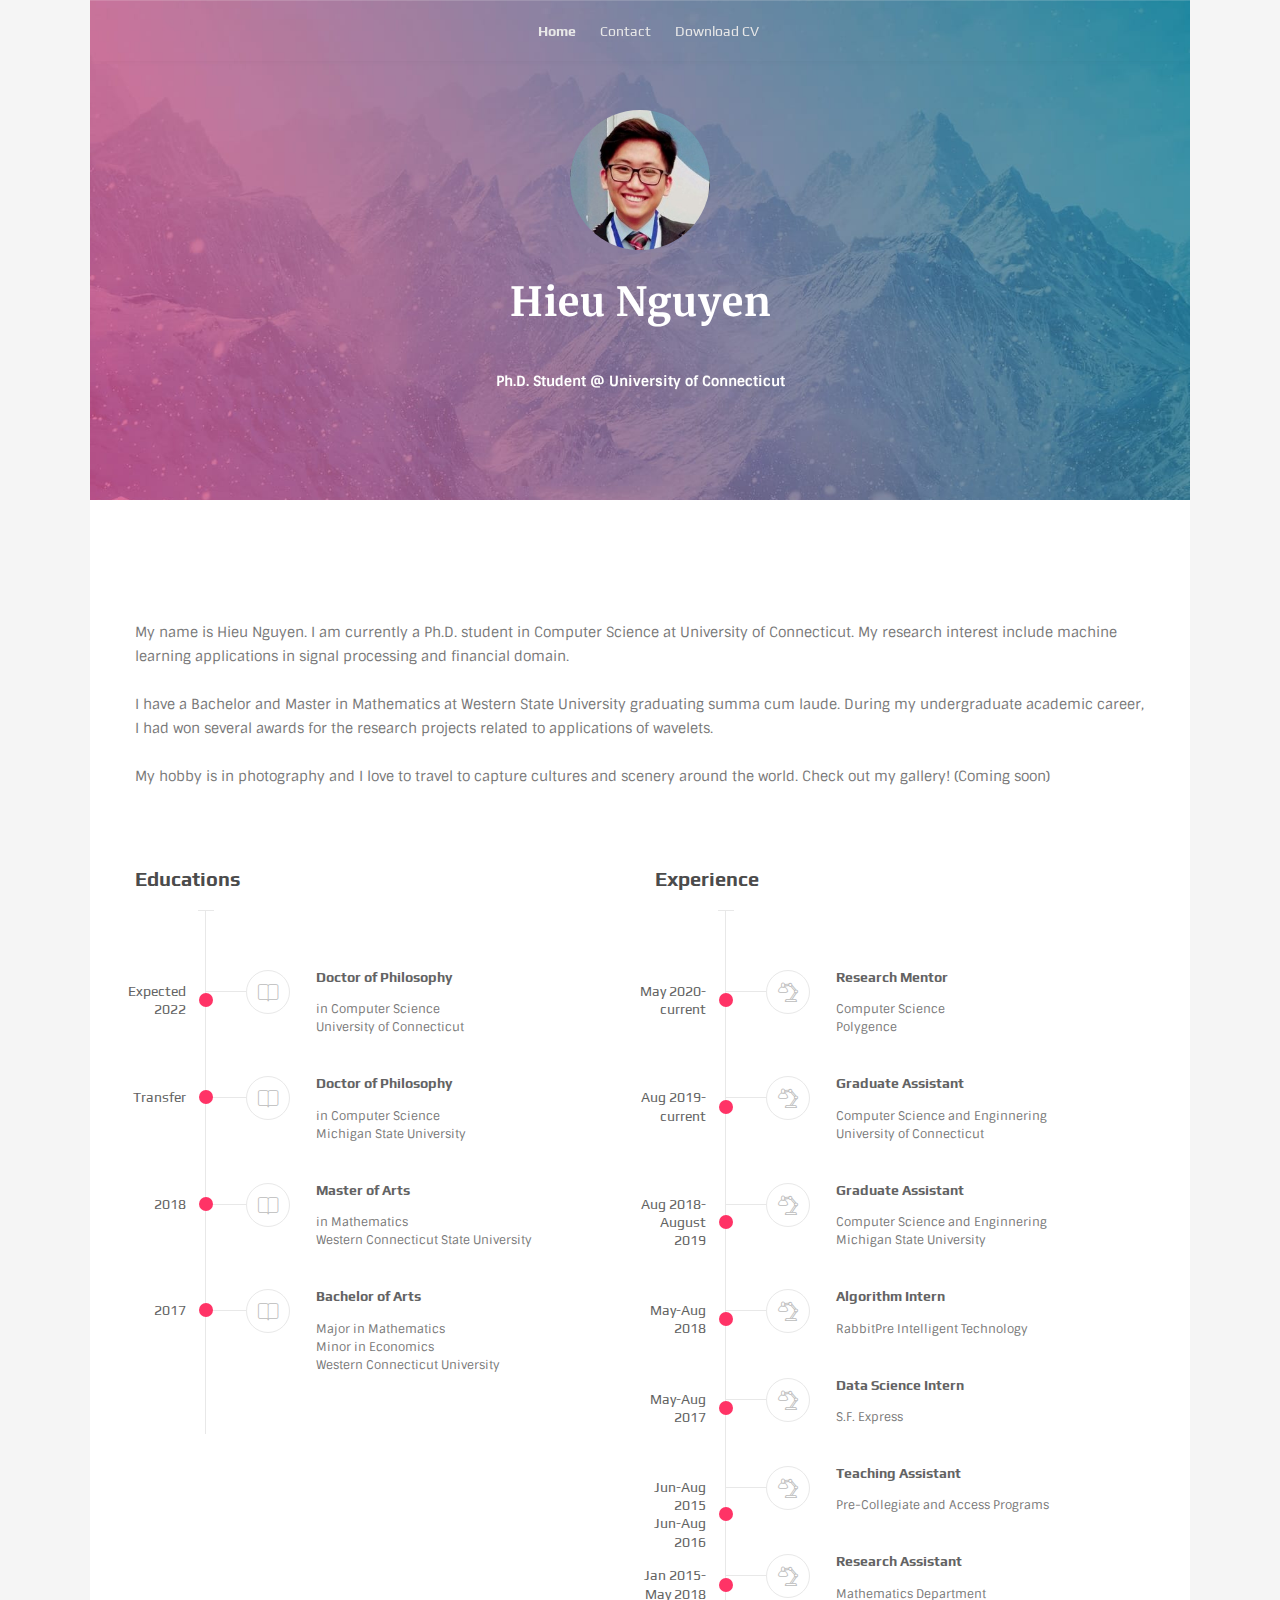
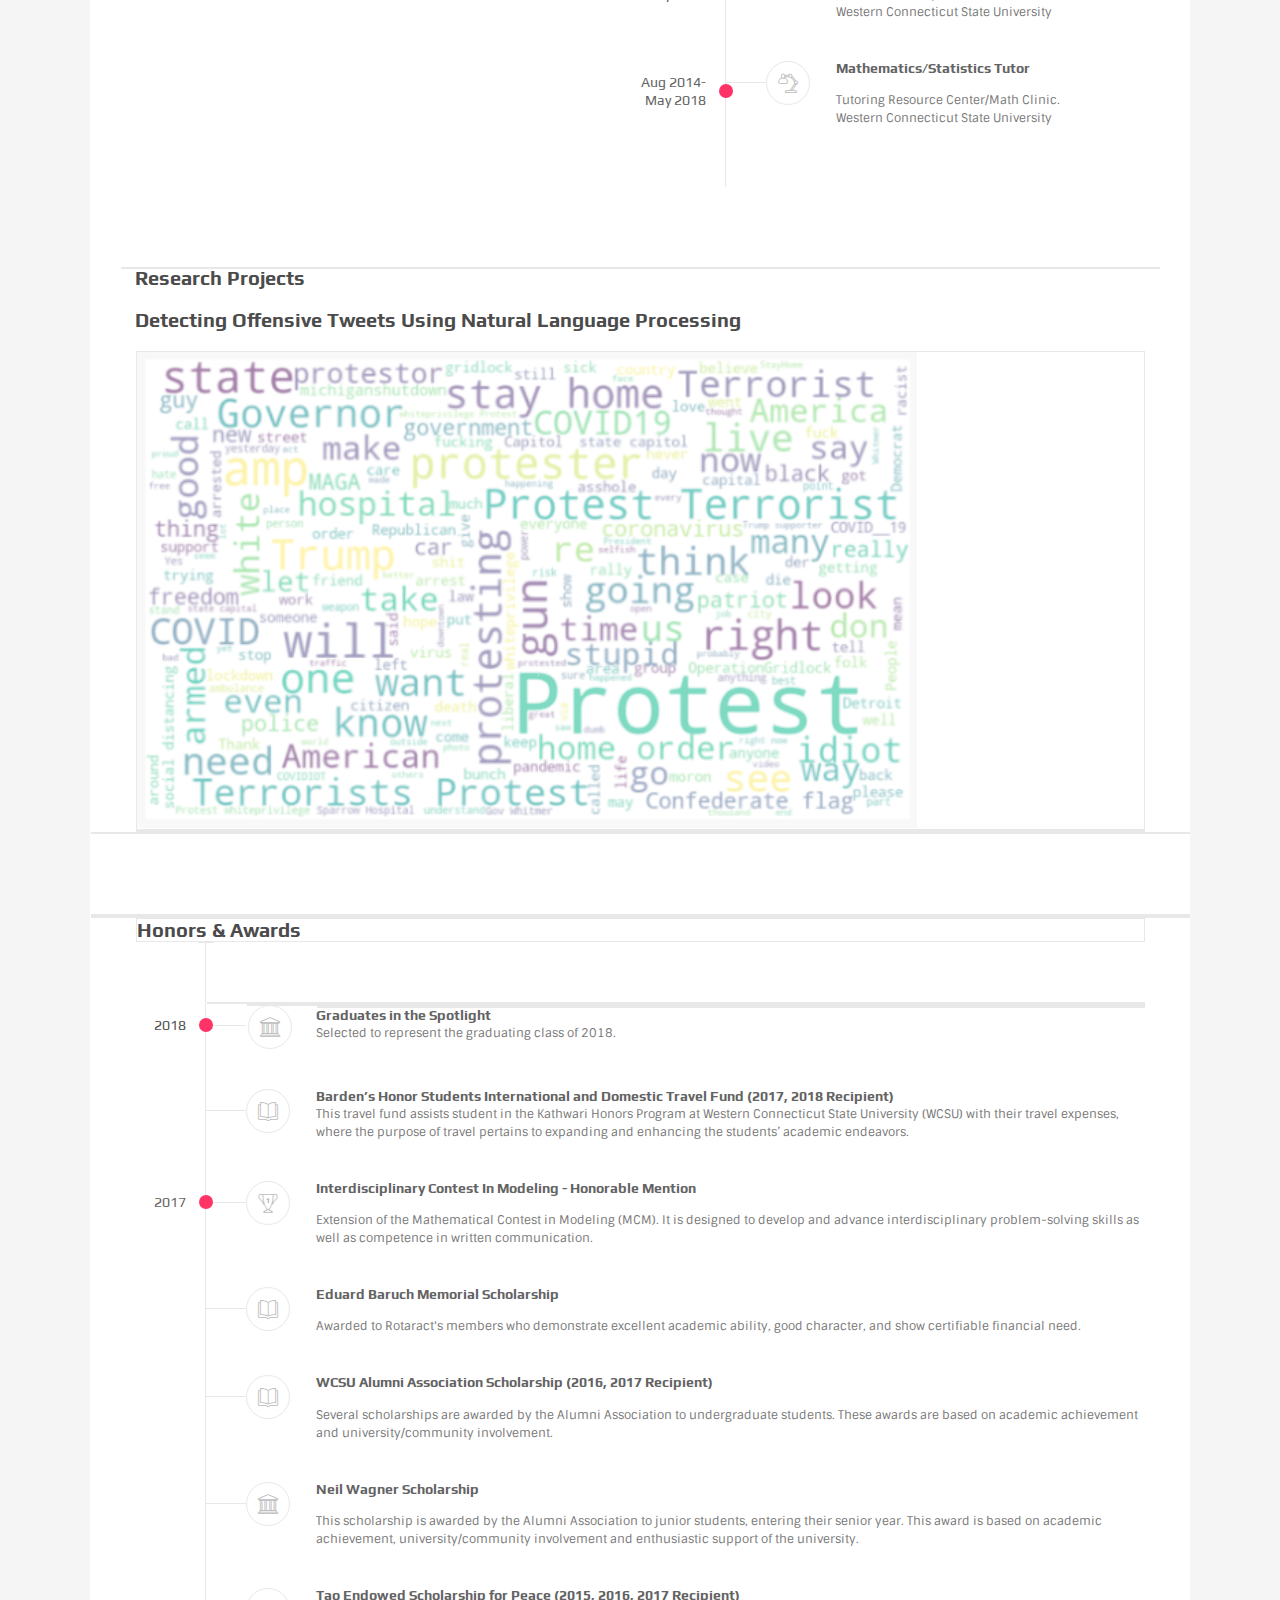
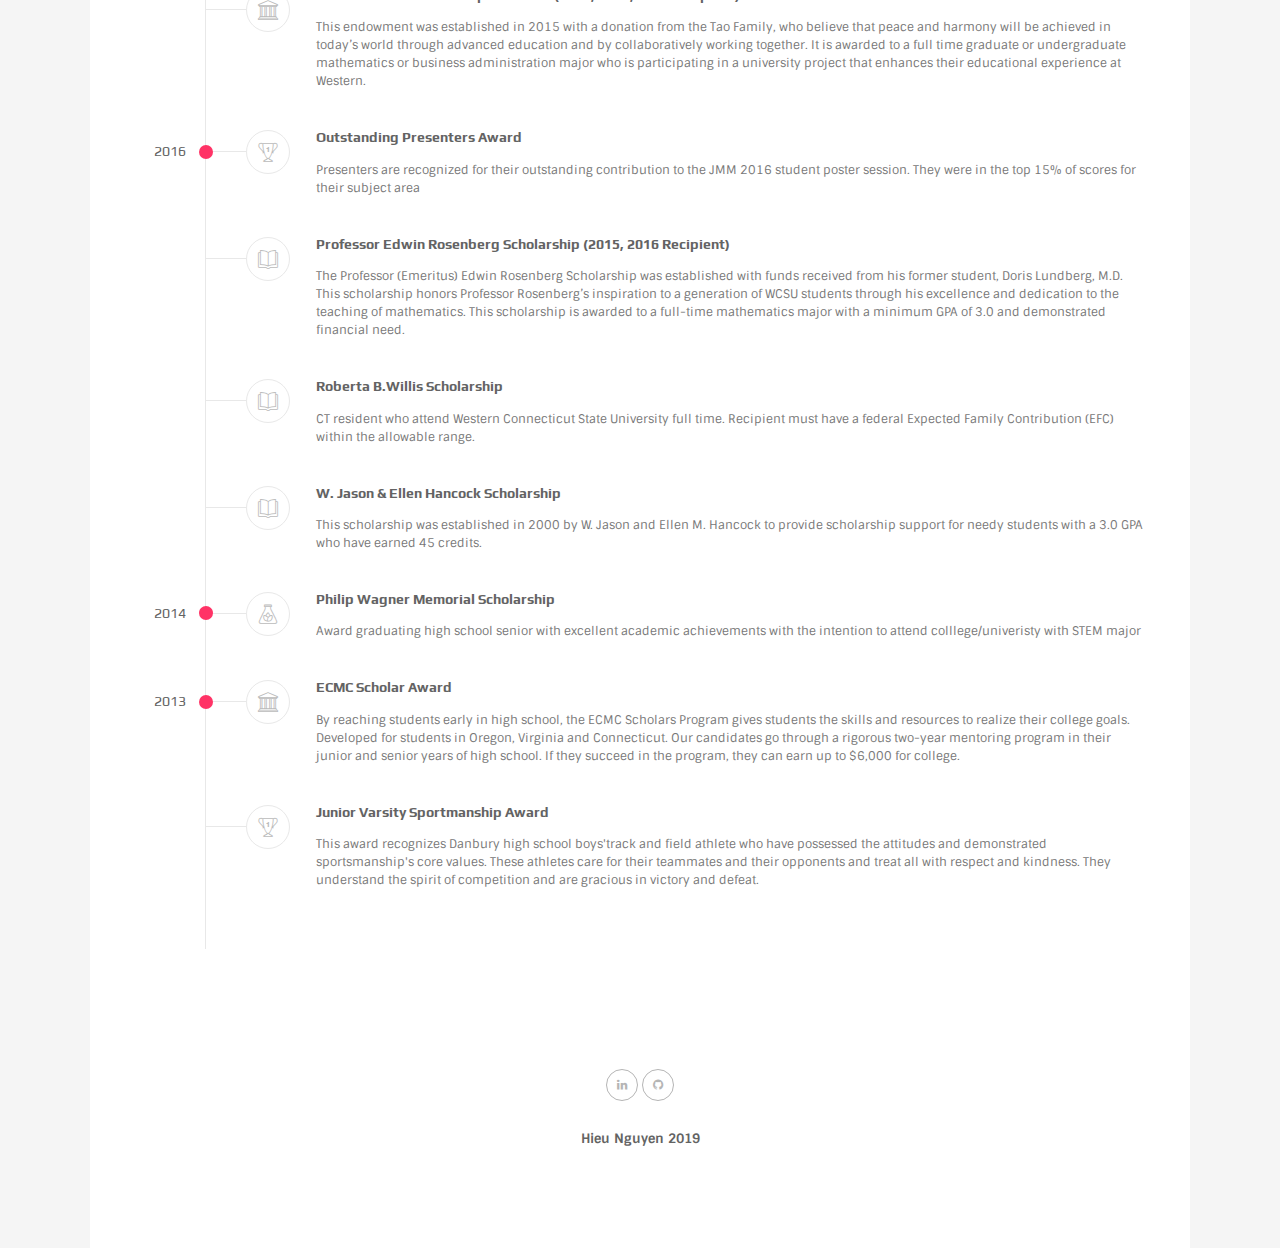
==== commit 93b99d92: "Update index.html" ====
--- a/index.html
+++ b/index.html
@@ -87,7 +87,7 @@
                   <div data-parallax-mode="mode-header-demo-2" class="ol-user-profile parallax-layer">
                     <div class="avatar"><img src="assets/img/people-01.jpg"></div>
                     <h1 class="title">Hieu Nguyen</h1>
-                    <h2 class="subtitle">Ph.D. Student @ Michigan State University</h2>
+                    <h2 class="subtitle">Ph.D. Student @ University of Connecticut</h2>
                   </div>
                 </div>
               </div>
@@ -97,9 +97,9 @@
         <div class="page-contents">
           <section class="section slim-container p-bottom-80">
             <div class="container">
-              <p>My name is Hieu Nguyen. I am currently a Ph.D. student in Computer Science at Michigan State University. My research interest include machine learning applications in signal processing and financial domain.
+              <p>My name is Hieu Nguyen. I am currently a Ph.D. student in Computer Science at University of Connecticut. My research interest include machine learning applications in signal processing and financial domain.
                 <br><br>I have a Bachelor and Master in Mathematics at Western State University graduating summa cum laude. During my undergraduate academic career, I had won several awards for the research projects related to applications of wavelets.
-                <br><br> I am an amateur photographer and love to travel to capture cultures and scenery around the world. Check out my gallery! (Coming soon)
+                <br><br> My hobby is in photography and I love to travel to capture cultures and scenery around the world. Check out my gallery! (Coming soon)
               </p>
             </div>
           </section>
@@ -109,7 +109,16 @@
                 <div class="col-md-6">
                   <h3>Educations</h3>
                   <div class="ol-timeline">
-                    <div class="tl-item pub-item with-icon"><span class="item-section">Expected in 2023</span>
+                    <div class="tl-item pub-item with-icon"><span class="item-section">Expected 2022</span>
+                      <div class="elem-wrapper"><i class="oli oli-bookmark"></i></div>
+                      <div class="content-wrapper">
+                        <h3 class="title">Doctor of Philosophy</h3>
+                        <div class="description">
+                          <p>in Computer Science <br> University of Connecticut</p>
+                        </div>
+                      </div>
+                    </div>
+                    <div class="tl-item pub-item with-icon"><span class="item-section">Transfer</span>
                       <div class="elem-wrapper"><i class="oli oli-bookmark"></i></div>
                       <div class="content-wrapper">
                         <h3 class="title">Doctor of Philosophy</h3>
@@ -141,7 +150,25 @@
                 <div class="col-md-6">
                   <h3>Experience</h3>
                   <div class="ol-timeline">
-                    <div class="tl-item pub-item with-icon"><span class="item-section">Aug 2018-current</span>
+                    <div class="tl-item pub-item with-icon"><span class="item-section">May 2020-current</span>
+                      <div class="elem-wrapper"><i class="oli oli-desk_lamp"></i></div>
+                      <div class="content-wrapper">
+                        <h3 class="title">Research Mentor</h3>
+                        <div class="description">
+                          <p>Computer Science <br> Polygence</p>
+                        </div>
+                      </div>
+                    </div>
+                    <div class="tl-item pub-item with-icon"><span class="item-section">Aug 2019-current</span>
+                      <div class="elem-wrapper"><i class="oli oli-desk_lamp"></i></div>
+                      <div class="content-wrapper">
+                        <h3 class="title">Graduate Assistant</h3>
+                        <div class="description">
+                          <p>Computer Science and Enginnering <br> University of Connecticut</p>
+                        </div>
+                      </div>
+                    </div>
+                    <div class="tl-item pub-item with-icon"><span class="item-section">Aug 2018-August 2019</span>
                       <div class="elem-wrapper"><i class="oli oli-desk_lamp"></i></div>
                       <div class="content-wrapper">
                         <h3 class="title">Graduate Assistant</h3>
@@ -214,10 +241,10 @@
                       <div class="features-image ov-light-alpha-50"><img src="assets/img/featured-items/02.jpg" alt="image"></div>
 			<div data-cols="3" data-nav="true" data-margin="30" data-cols-md='2' data-loop class="owl-carousel items featured-items owwwlab-theme nav-center"><a href="MATH5670_Group005_FinalProject.html" class="featured-item boxed">
                       <div class="features-image ov-light-alpha-50"><img src="assets/img/featured-items/test1AAPLClose.png"
-alt="image"></div>
-                      <h3 class="features-title">Analysis of Algorithm</h3></a><a href="#" class="featured-item boxed">
-                      <div class="features-image ov-light-alpha-50"><img src="assets/img/featured-items/03.jpg" alt="image"></div>
-                      <h3 class="features-title">Image Processing</h3></a><a href="#" class="featured-item boxed">
+alt="image"></div> -->
+                      <h3 class="features-title">Detecting Offensive Tweets Using Natural Language Processing</h3></a><a href="Social Mining.pdf" class="featured-item boxed">
+                      <div class="features-image ov-light-alpha-50"><img src="assets/img/Screenshot from 2020-12-24 00-47-10.png" alt="image"></div>
+                     <!-- <h3 class="features-title">Image Processing</h3></a><a href="#" class="featured-item boxed">
                       <div class="features-image ov-light-alpha-50"><img src="assets/img/featured-items/04.jpg" alt="image"></div>
                       <h3 class="features-title">Analysis of Algorithm</h3></a><a href="#" class="featured-item boxed">
                       <div class="features-image ov-light-alpha-50"><img src="assets/img/featured-items/05.jpg" alt="image"></div>
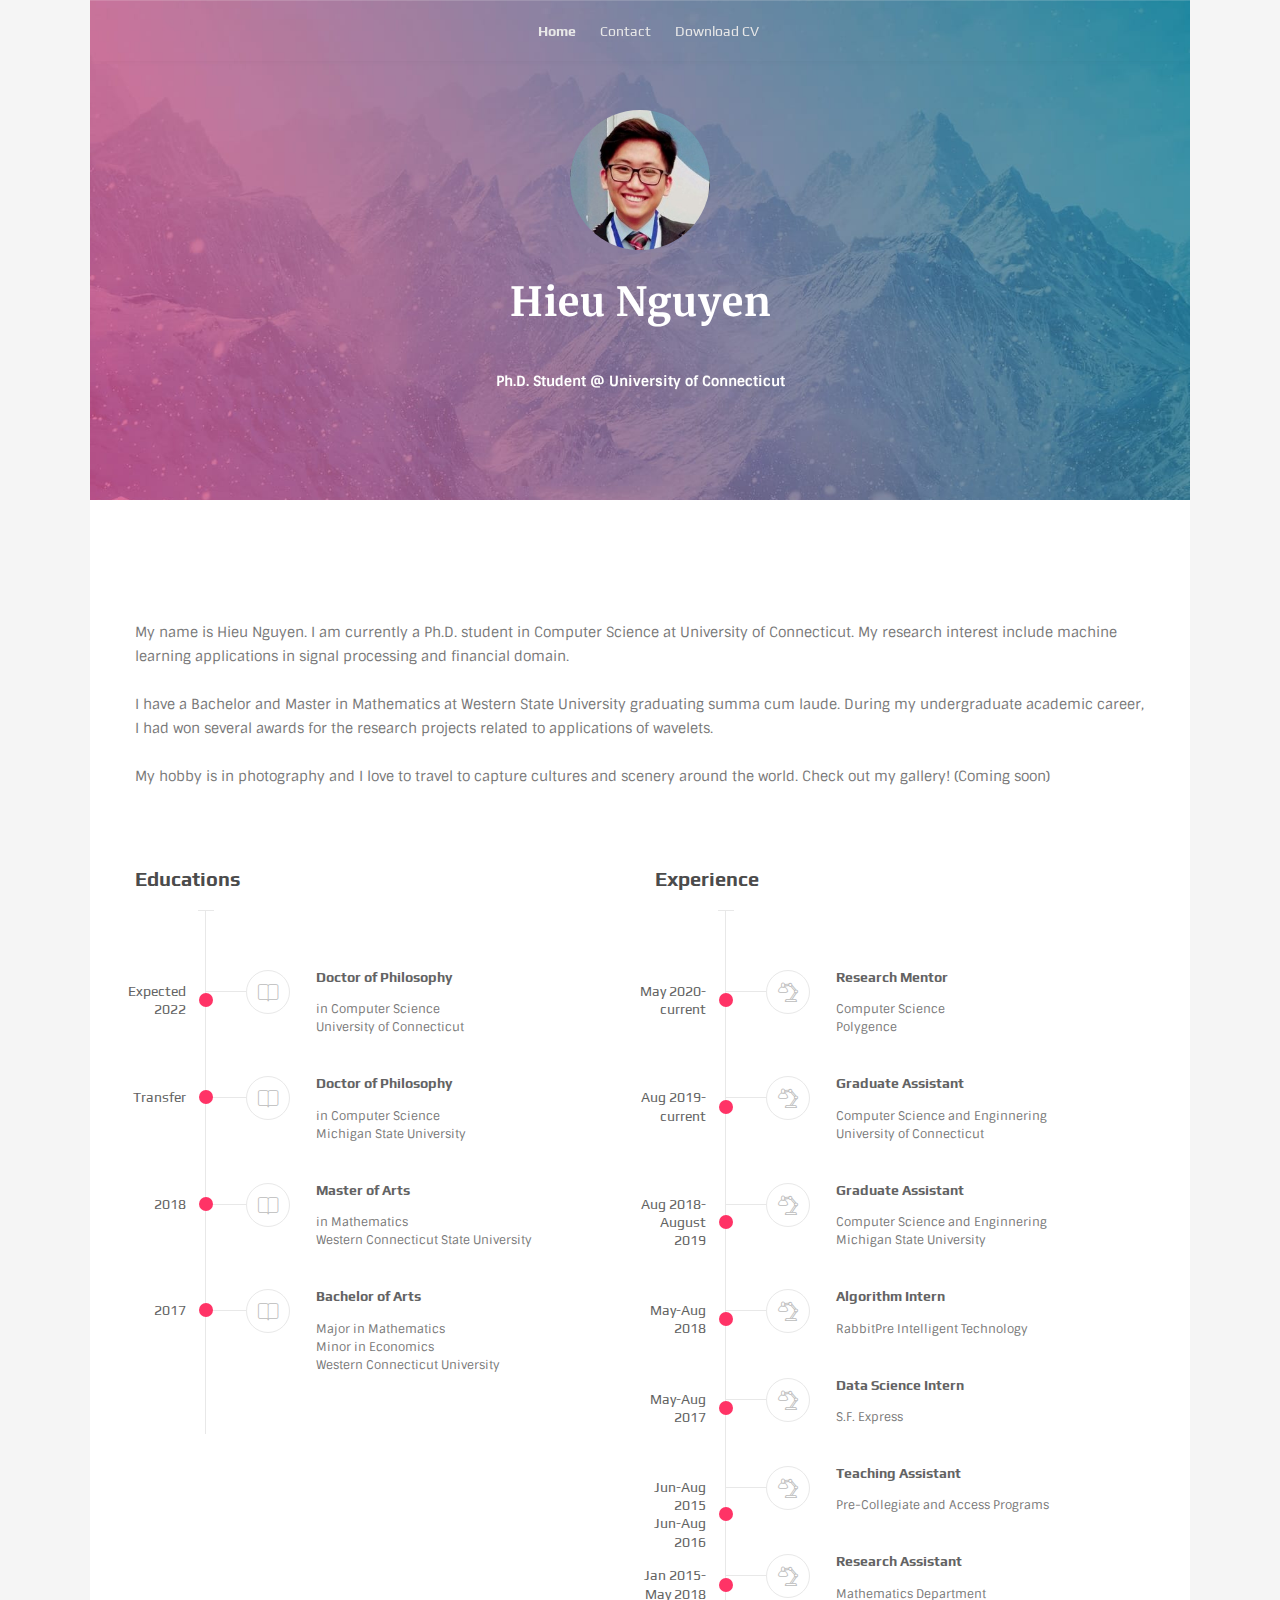
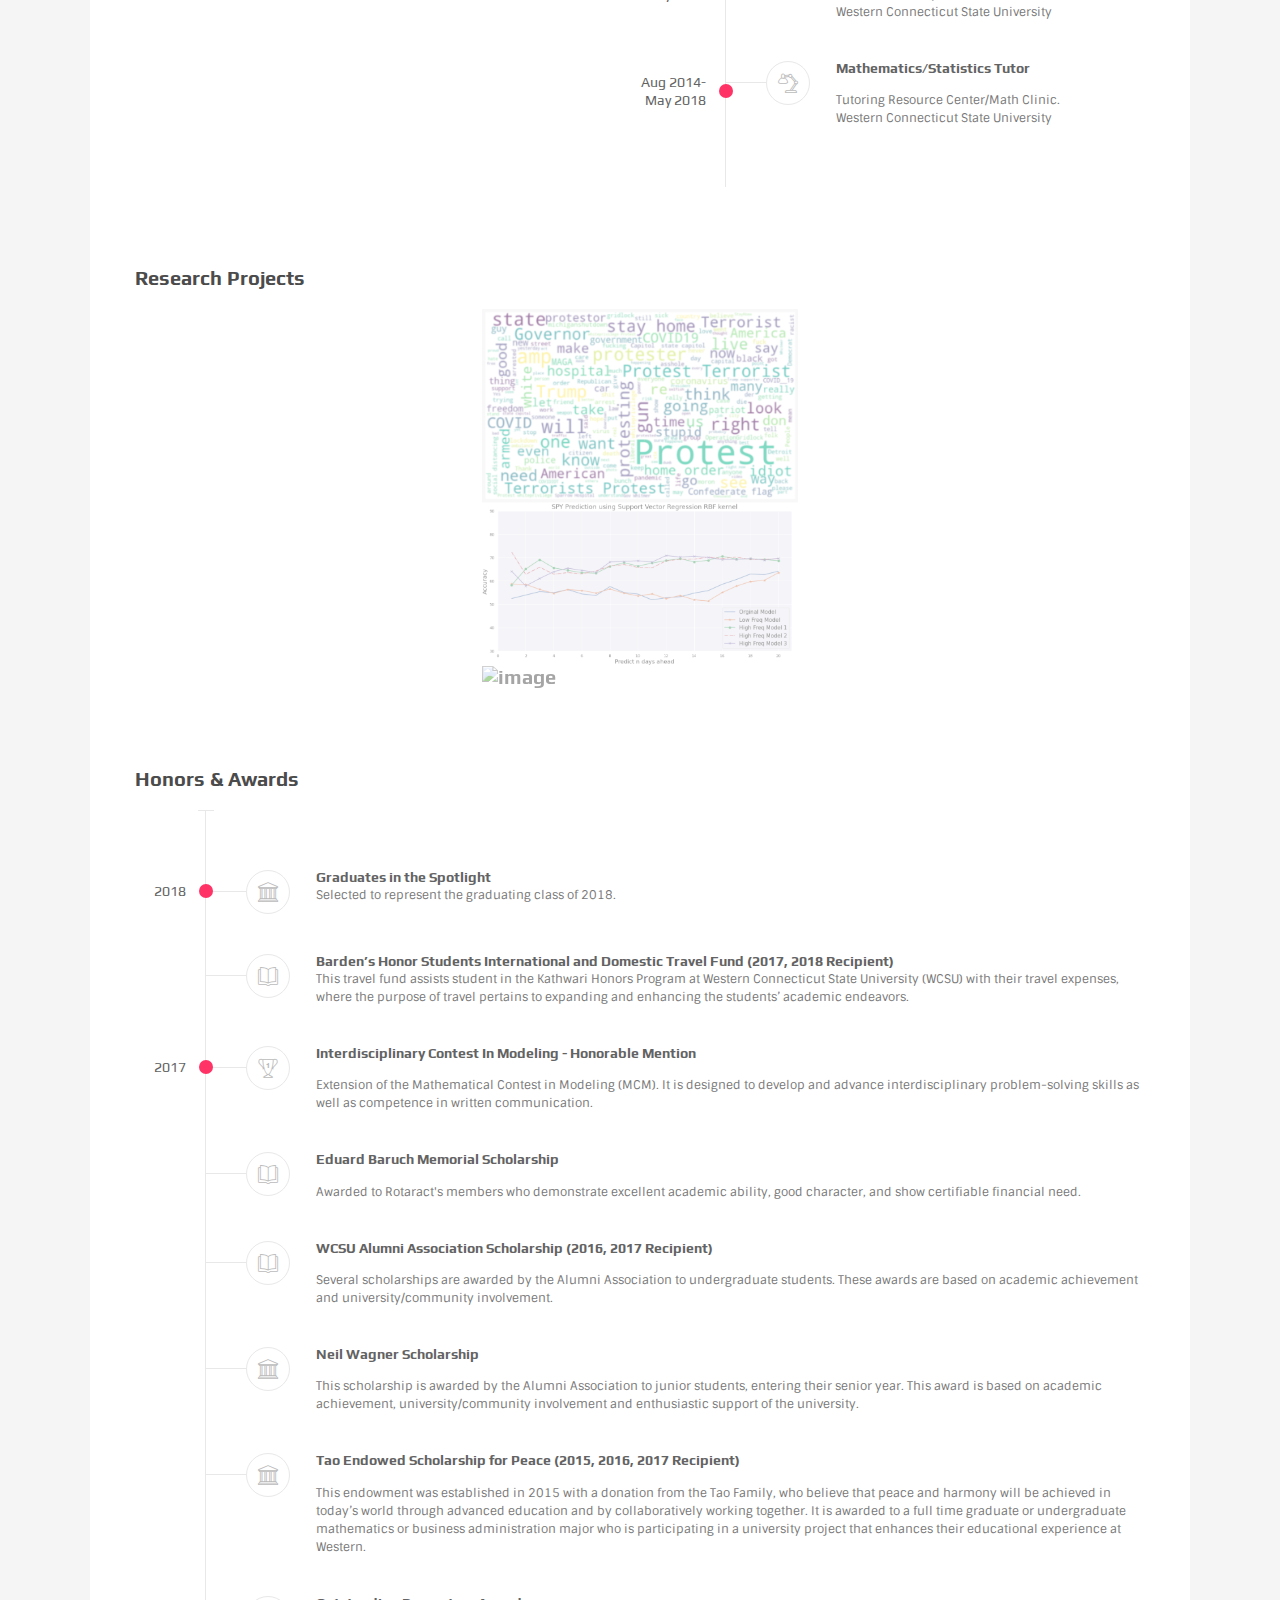
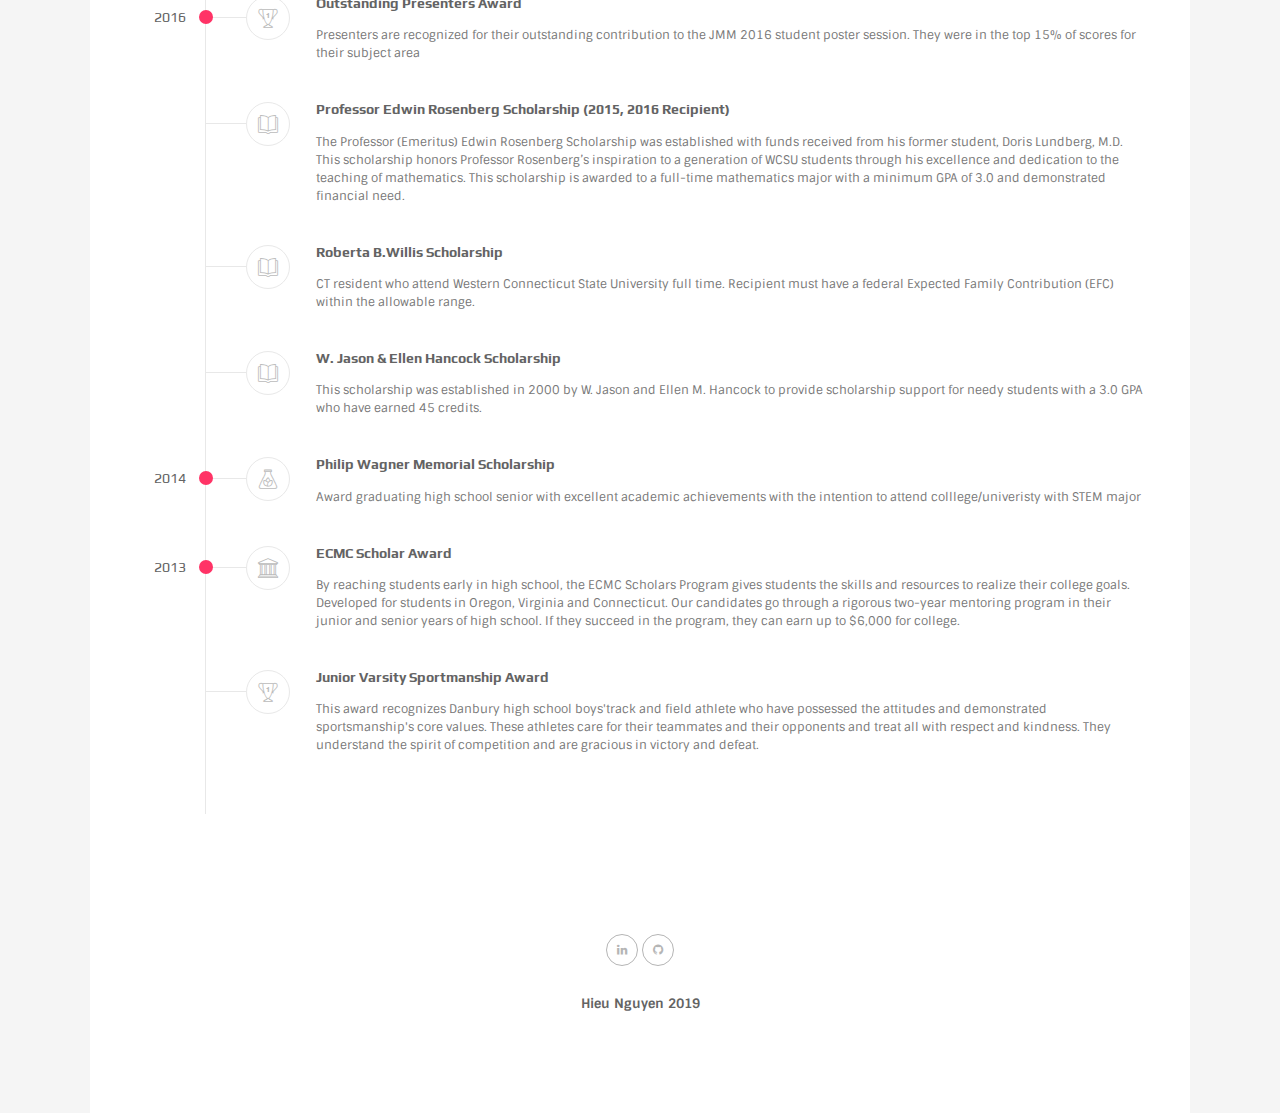
==== commit b1275787: "Update index.html" ====
--- a/index.html
+++ b/index.html
@@ -235,15 +235,19 @@
 
 
                   <!--<p>Coming soon</p>-->
-                  <!--<div data-cols="3" data-nav="true" data-margin="30" data-cols-md='2' data-loop class="owl-carousel items featured-items owwwlab-theme nav-center"><a href="#" class="featured-item boxed">
-                      <div class="features-image ov-light-alpha-50"><img src="assets/img/featured-items/01.jpg" alt="image"></div>
+                  <div data-cols="3" data-nav="true" data-margin="30" data-cols-md='2' data-loop class="owl-carousel items featured-items owwwlab-theme nav-center">
+                      <!--<div class="features-image ov-light-alpha-50"><img src="assets/img/featured-items/01.jpg" alt="image"></div>
                       <h3 class="features-title">Computer Architecture</h3></a><a href="#" class="featured-item boxed">
                       <div class="features-image ov-light-alpha-50"><img src="assets/img/featured-items/02.jpg" alt="image"></div>
 			<div data-cols="3" data-nav="true" data-margin="30" data-cols-md='2' data-loop class="owl-carousel items featured-items owwwlab-theme nav-center"><a href="MATH5670_Group005_FinalProject.html" class="featured-item boxed">
                       <div class="features-image ov-light-alpha-50"><img src="assets/img/featured-items/test1AAPLClose.png"
 alt="image"></div> -->
-                      <h3 class="features-title">Detecting Offensive Tweets Using Natural Language Processing</h3></a><a href="Social Mining.pdf" class="featured-item boxed">
+                      <a href="Social Mining.pdf"class="features-title"><h3 Detecting Offensive Tweets Using Natural Language Processing   </h3> </a>
                       <div class="features-image ov-light-alpha-50"><img src="assets/img/Screenshot from 2020-12-24 00-47-10.png" alt="image"></div>
+		      <a href="Time_Series_Project.pdf" class="features-title"><h3 Stock Forecasting using High Frequency Signals    </h3> </a>
+                      <div class="features-image ov-light-alpha-50"><img src="assets/img/Screenshot from 2020-12-24 01-13-42.png" alt="image"></div>
+		      <a href="ComputerVision.pdf"class="features-title"><h3 Image Super Resolution using reduced details LR Data     </h3> </a>
+                      <div class="features-image ov-light-alpha-50"><img src="assets/img/Screenshot from 2020-12-24 00-51-31.png" alt="image"></div></div>
                      <!-- <h3 class="features-title">Image Processing</h3></a><a href="#" class="featured-item boxed">
                       <div class="features-image ov-light-alpha-50"><img src="assets/img/featured-items/04.jpg" alt="image"></div>
                       <h3 class="features-title">Analysis of Algorithm</h3></a><a href="#" class="featured-item boxed">
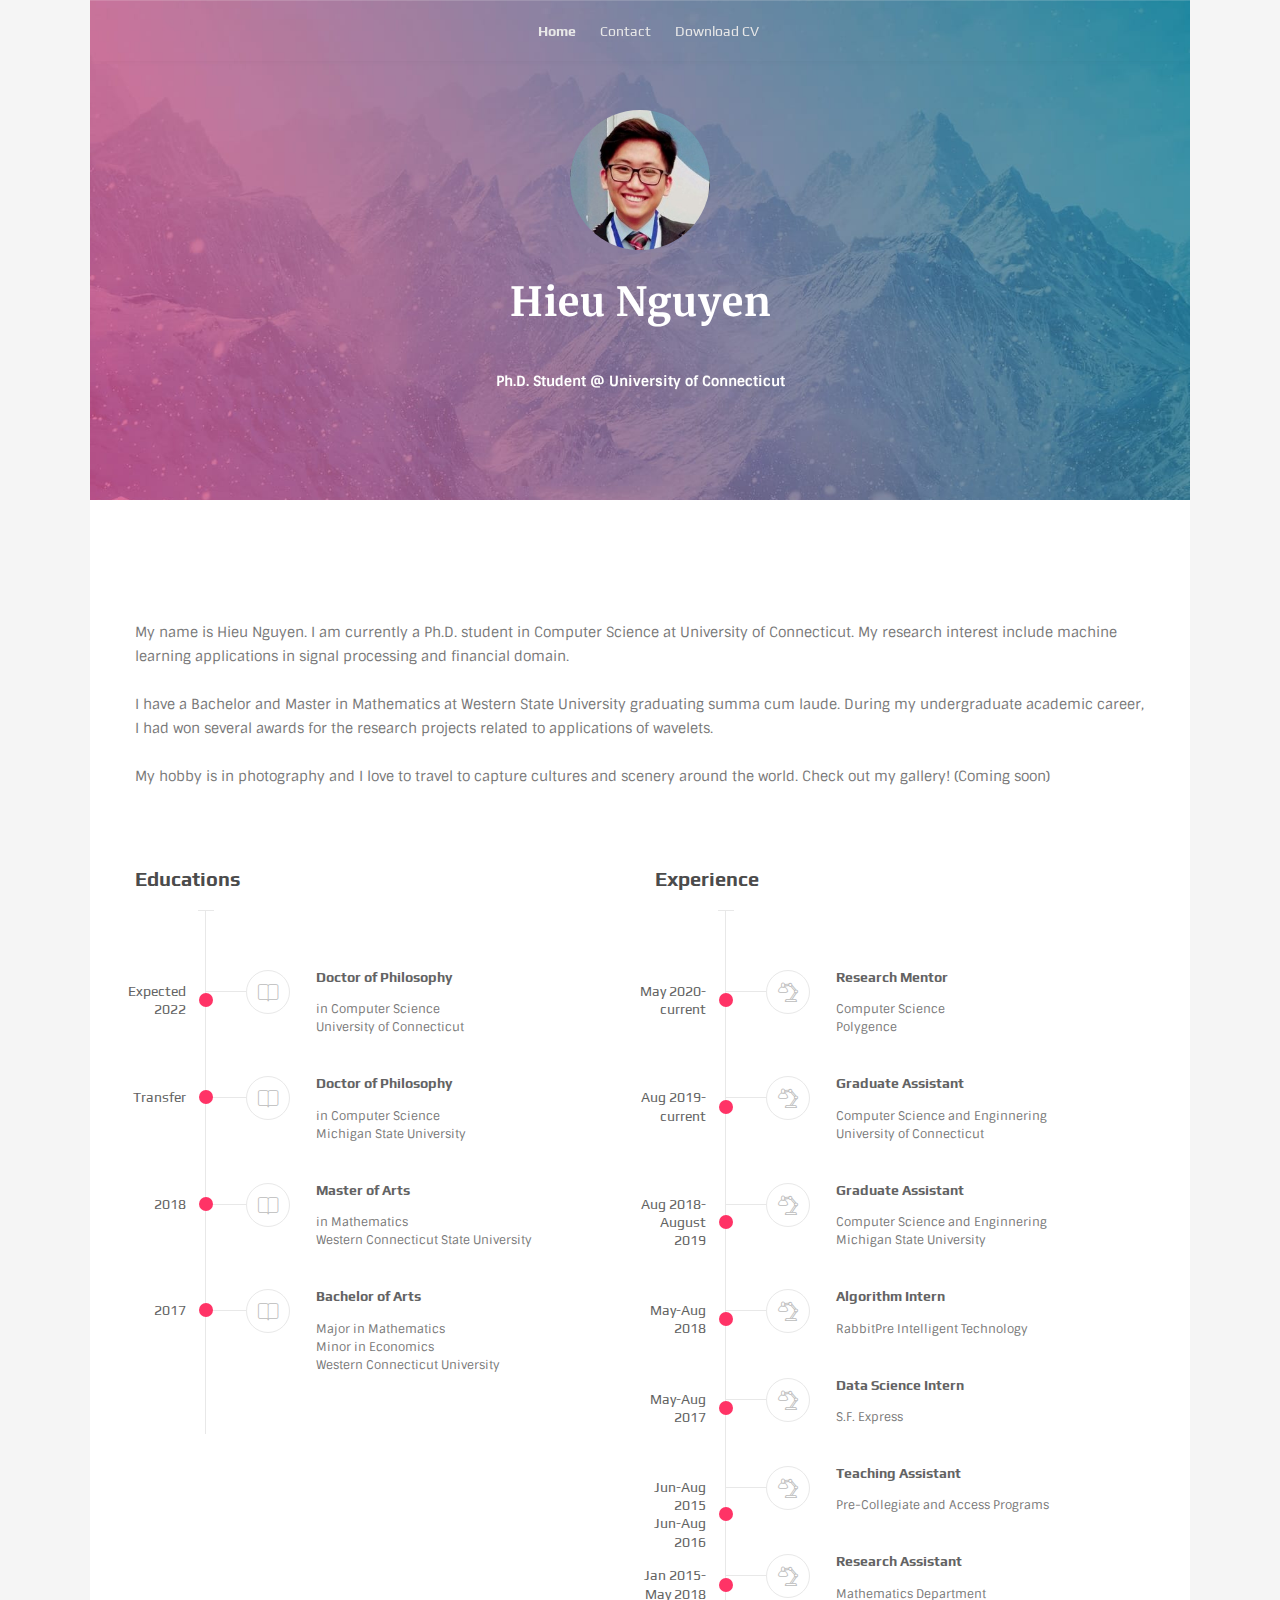
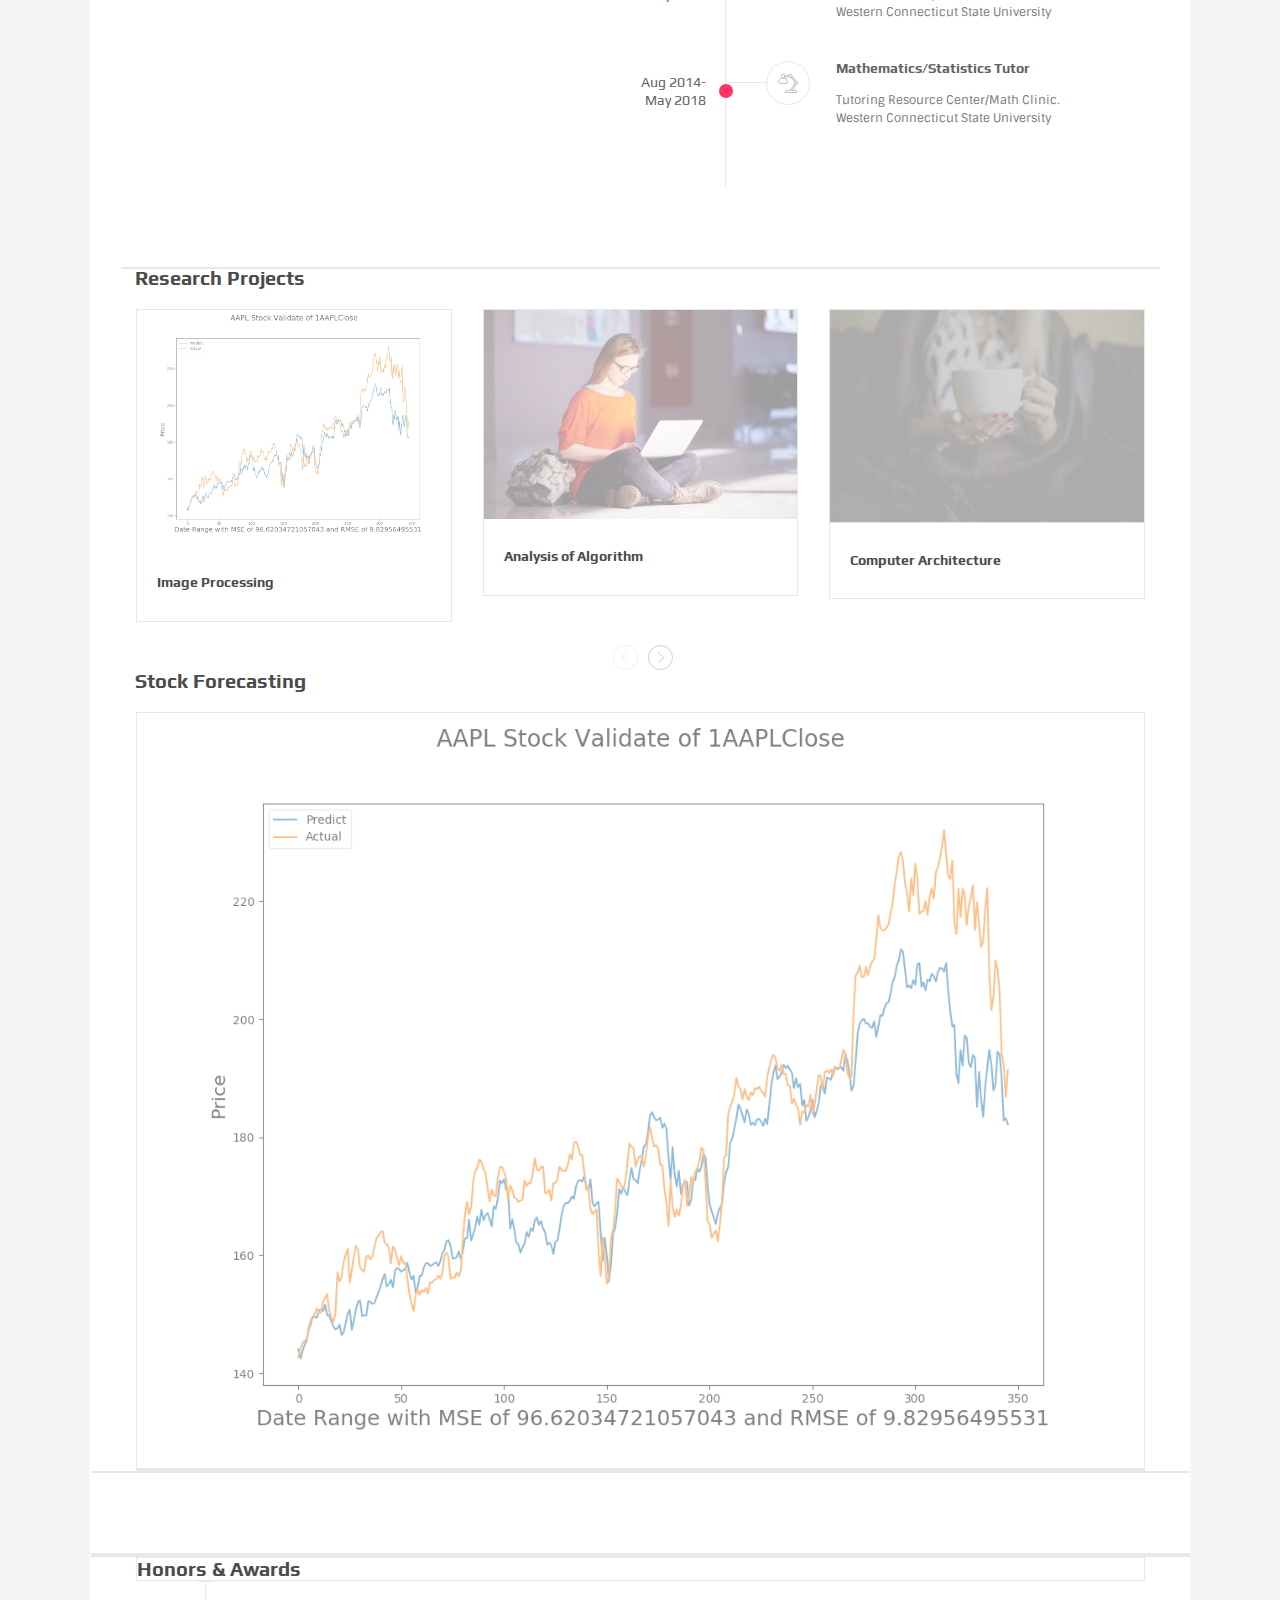
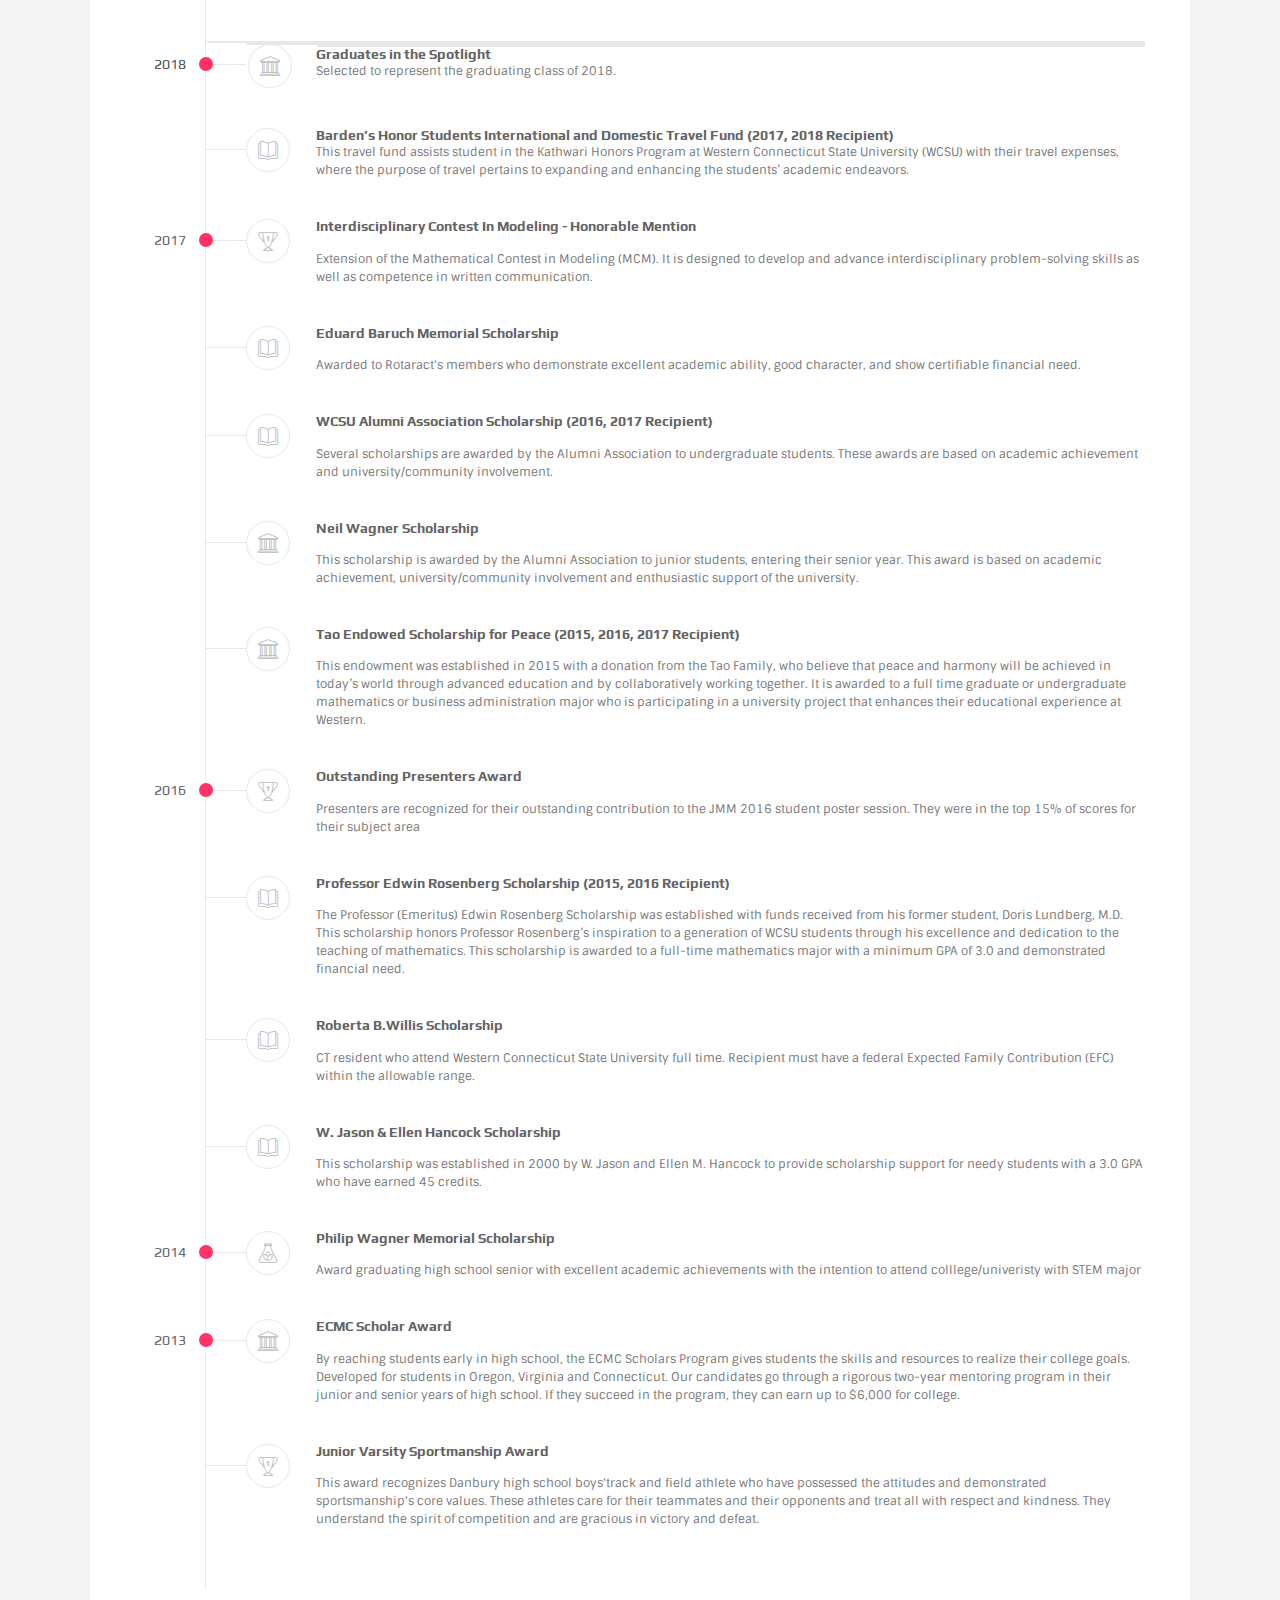
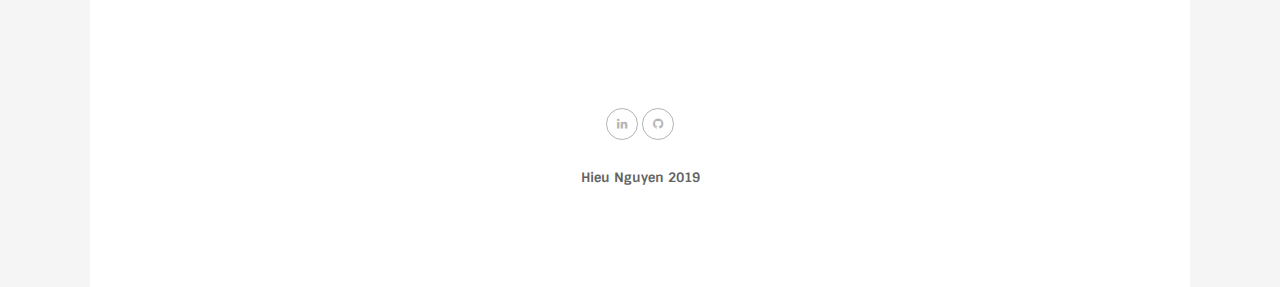
==== commit 54dc1f3c: "Update index.html" ====
--- a/index.html
+++ b/index.html
@@ -235,29 +235,17 @@
 
 
                   <!--<p>Coming soon</p>-->
-                  <div data-cols="3" data-nav="true" data-margin="30" data-cols-md='2' data-loop class="owl-carousel items featured-items owwwlab-theme nav-center">
-                      <!--<div class="features-image ov-light-alpha-50"><img src="assets/img/featured-items/01.jpg" alt="image"></div>
-                      <h3 class="features-title">Computer Architecture</h3></a><a href="#" class="featured-item boxed">
-                      <div class="features-image ov-light-alpha-50"><img src="assets/img/featured-items/02.jpg" alt="image"></div>
-			<div data-cols="3" data-nav="true" data-margin="30" data-cols-md='2' data-loop class="owl-carousel items featured-items owwwlab-theme nav-center"><a href="MATH5670_Group005_FinalProject.html" class="featured-item boxed">
-                      <div class="features-image ov-light-alpha-50"><img src="assets/img/featured-items/test1AAPLClose.png"
-alt="image"></div> -->
-                      <a href="Social Mining.pdf"class="features-title"><h3 Detecting Offensive Tweets Using Natural Language Processing   </h3> </a>
-                      <div class="features-image ov-light-alpha-50"><img src="assets/img/Screenshot from 2020-12-24 00-47-10.png" alt="image"></div>
-		      <a href="Time_Series_Project.pdf" class="features-title"><h3 Stock Forecasting using High Frequency Signals    </h3> </a>
-                      <div class="features-image ov-light-alpha-50"><img src="assets/img/Screenshot from 2020-12-24 01-13-42.png" alt="image"></div>
-		      <a href="ComputerVision.pdf"class="features-title"><h3 Image Super Resolution using reduced details LR Data     </h3> </a>
-                      <div class="features-image ov-light-alpha-50"><img src="assets/img/Screenshot from 2020-12-24 00-51-31.png" alt="image"></div></div>
-                     <!-- <h3 class="features-title">Image Processing</h3></a><a href="#" class="featured-item boxed">
+		<div data-cols="3" data-nav="true" data-margin="30" data-cols-md='2' data-loop class="owl-carousel items featured-items owwwlab-theme nav-center"><a href="MATH5670_Group005_FinalProject.html" class="featured-item boxed">
+                      <div class="features-image ov-light-alpha-50"><img src="assets/img/featured-items/test1AAPLClose.png"alt="image"></div> 
+                      <h3 class="features-title">Image Processing</h3></a><a href="#" class="featured-item boxed">
                       <div class="features-image ov-light-alpha-50"><img src="assets/img/featured-items/04.jpg" alt="image"></div>
                       <h3 class="features-title">Analysis of Algorithm</h3></a><a href="#" class="featured-item boxed">
                       <div class="features-image ov-light-alpha-50"><img src="assets/img/featured-items/05.jpg" alt="image"></div>
                       <h3 class="features-title">Computer Architecture</h3></a><a href="#" class="featured-item boxed">
                       <div class="features-image ov-light-alpha-50"><img src="assets/img/featured-items/06.jpg" alt="image"></div>
                       <h3 class="features-title">Language processing</h3></a></div>
-
-<h3 class="features-title">Stock Forecasting</h3></a><a href="MATH5670_Group005_FinalProject.html" class="featured-item boxed">
-                      <div class="features-image ov-light-alpha-50"><img src="assets/img/featured-items/test1AAPLClose.png" alt="image"></div> -->
+		      <h3 class="features-title">Stock Forecasting</h3></a><a href="MATH5670_Group005_FinalProject.html" class="featured-item boxed">
+                      <div class="features-image ov-light-alpha-50"><img src="assets/img/featured-items/test1AAPLClose.png" alt="image"></div> 
                 </div>
               </div>
             </div>
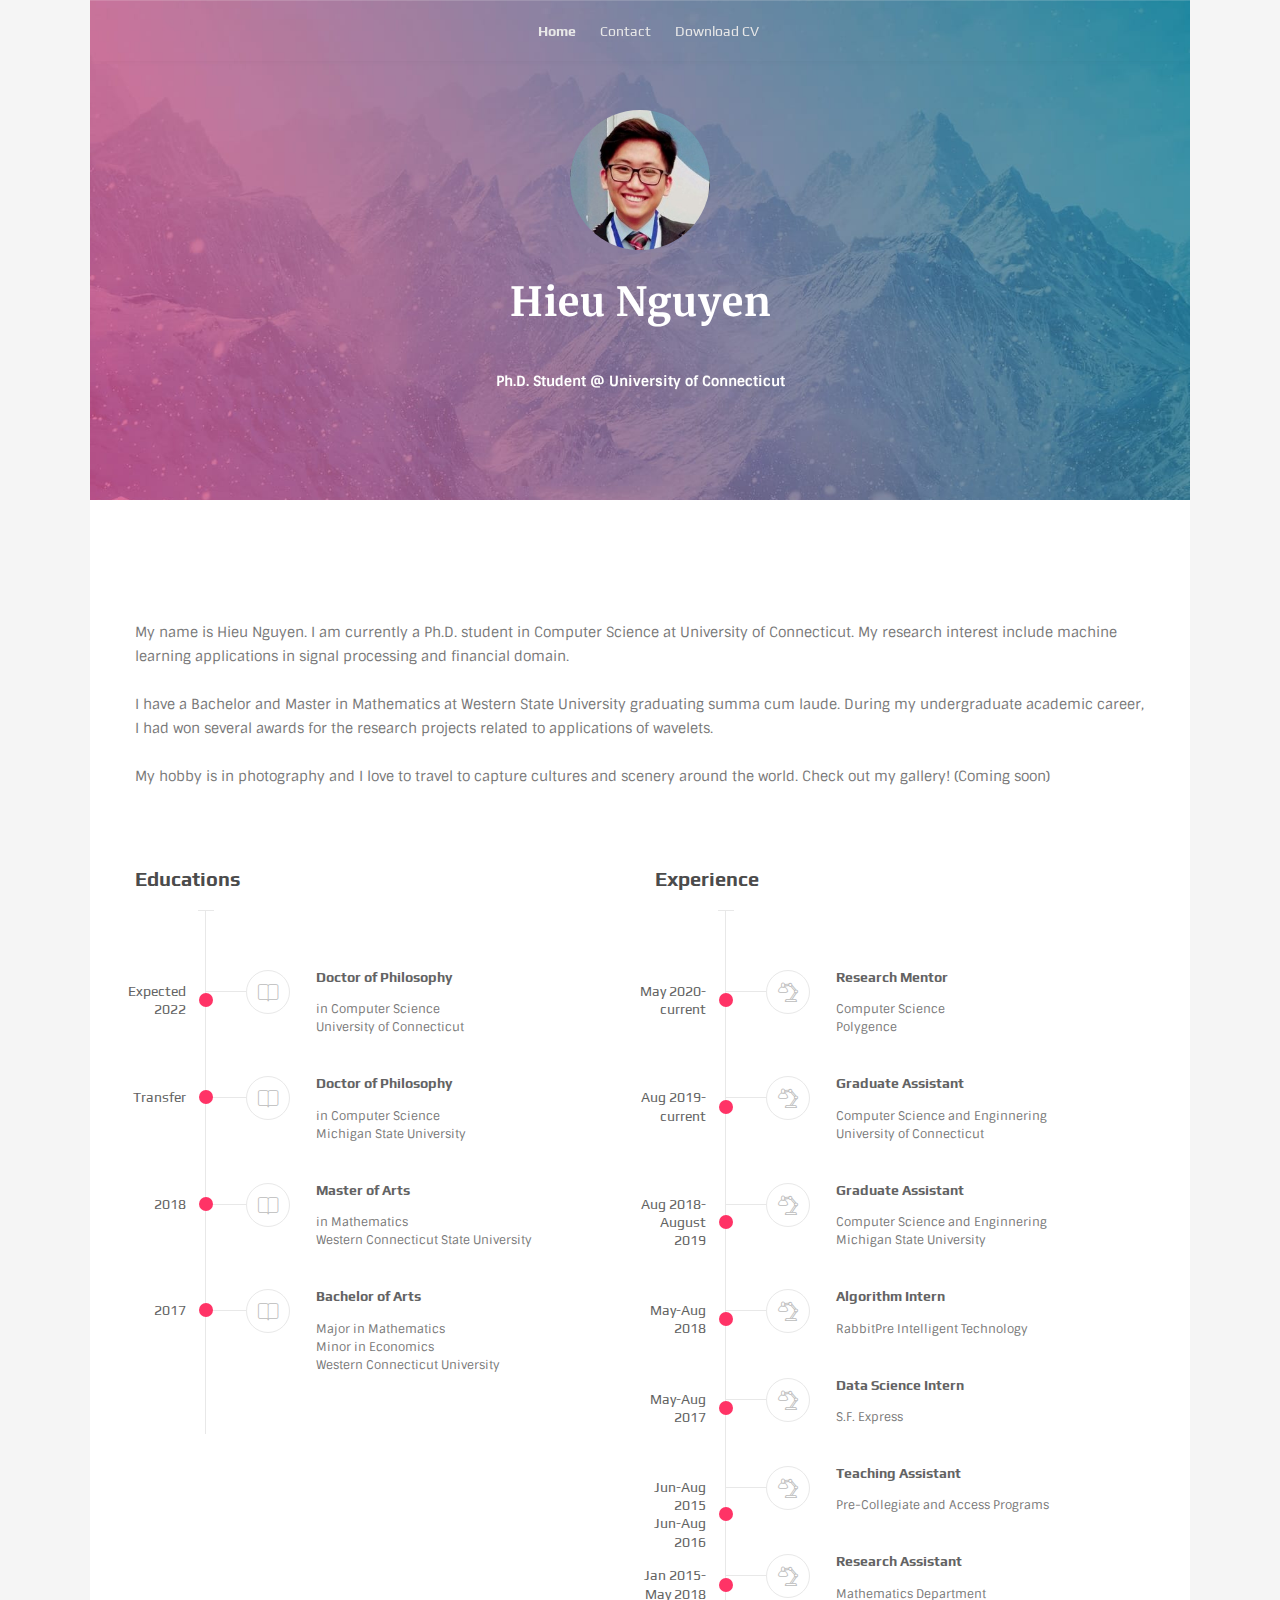
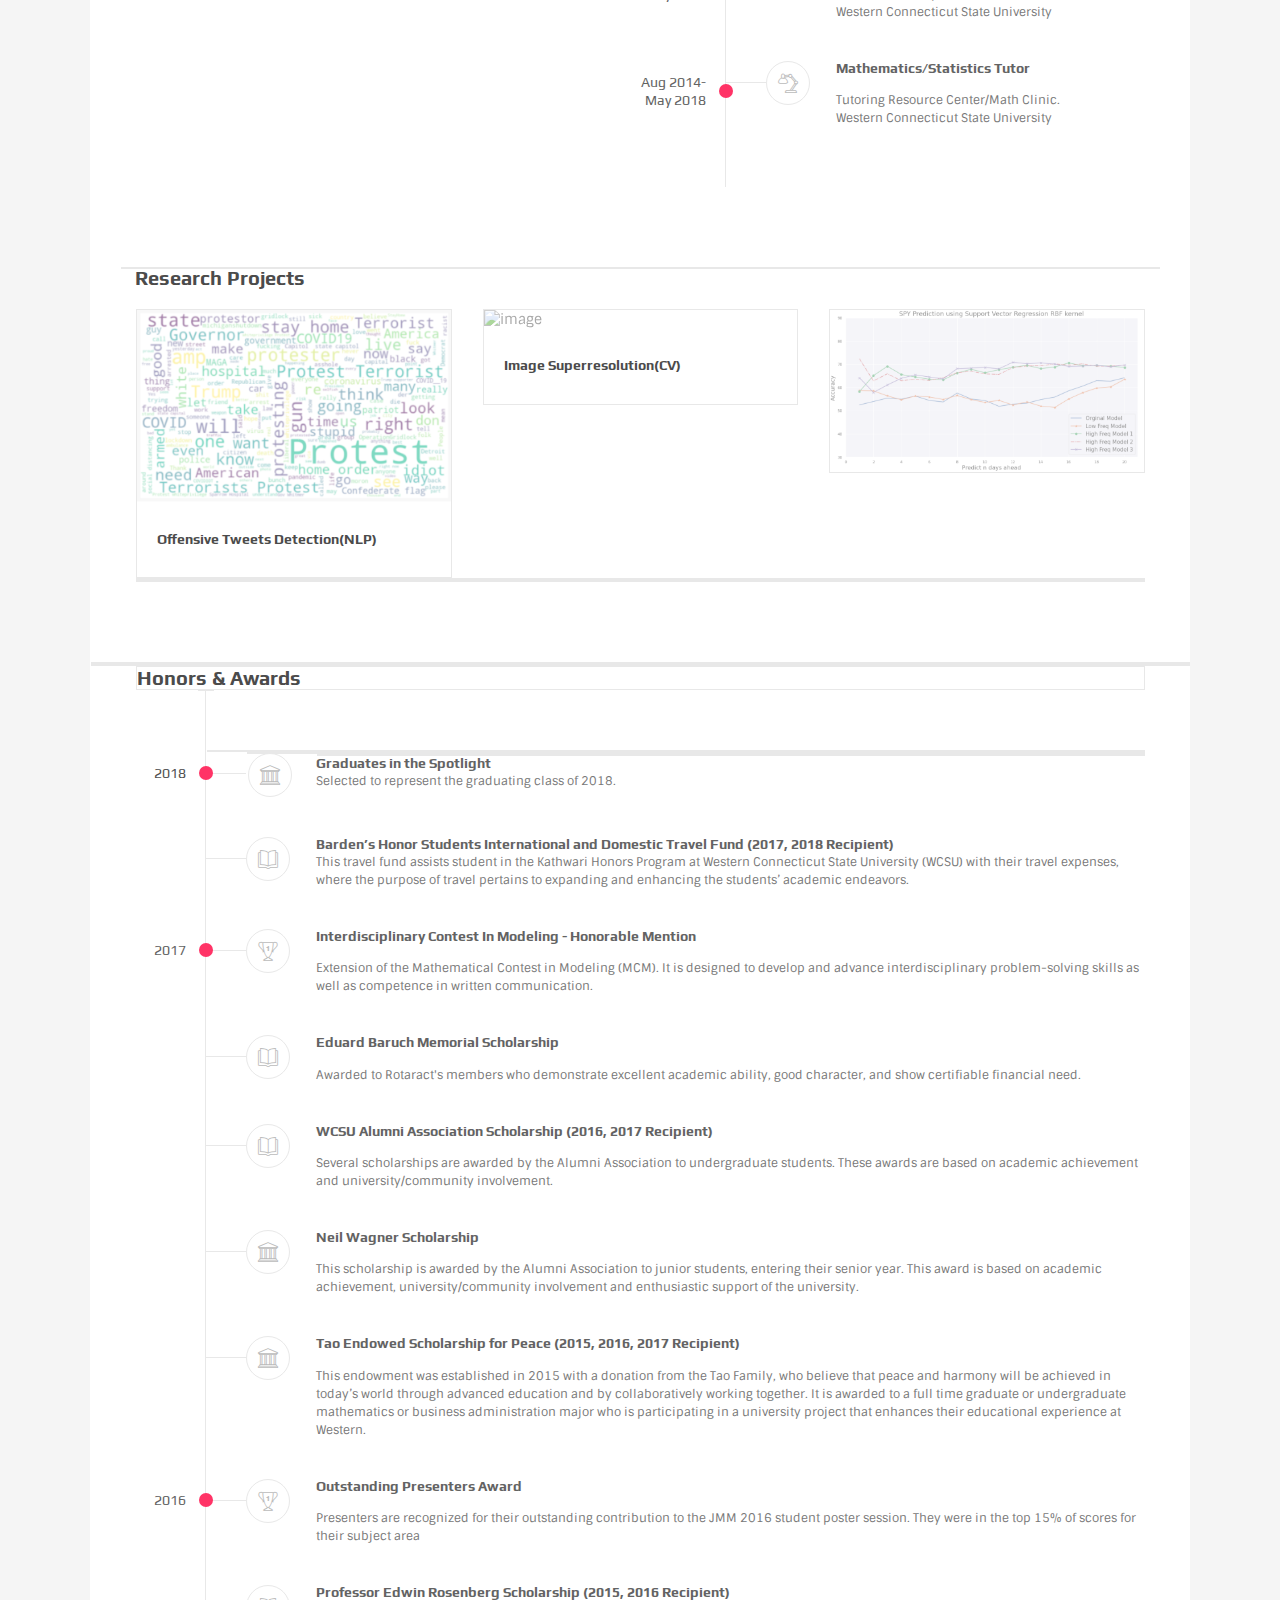
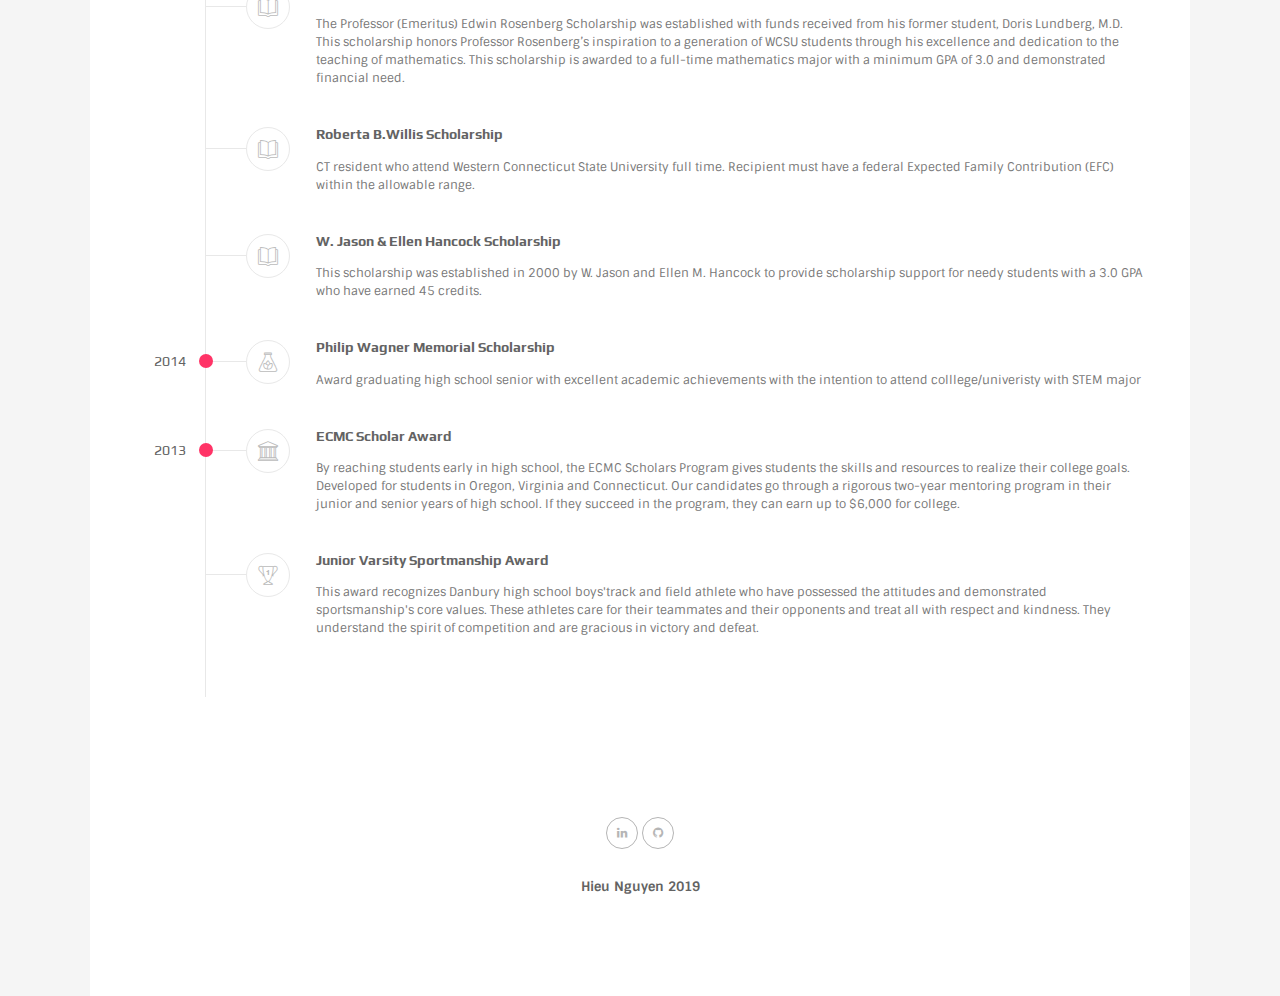
==== commit c72256f1: "Update index.html" ====
--- a/index.html
+++ b/index.html
@@ -235,17 +235,15 @@
 
 
                   <!--<p>Coming soon</p>-->
-		<div data-cols="3" data-nav="true" data-margin="30" data-cols-md='2' data-loop class="owl-carousel items featured-items owwwlab-theme nav-center"><a href="MATH5670_Group005_FinalProject.html" class="featured-item boxed">
-                      <div class="features-image ov-light-alpha-50"><img src="assets/img/featured-items/test1AAPLClose.png"alt="image"></div> 
-                      <h3 class="features-title">Image Processing</h3></a><a href="#" class="featured-item boxed">
-                      <div class="features-image ov-light-alpha-50"><img src="assets/img/featured-items/04.jpg" alt="image"></div>
-                      <h3 class="features-title">Analysis of Algorithm</h3></a><a href="#" class="featured-item boxed">
-                      <div class="features-image ov-light-alpha-50"><img src="assets/img/featured-items/05.jpg" alt="image"></div>
-                      <h3 class="features-title">Computer Architecture</h3></a><a href="#" class="featured-item boxed">
-                      <div class="features-image ov-light-alpha-50"><img src="assets/img/featured-items/06.jpg" alt="image"></div>
-                      <h3 class="features-title">Language processing</h3></a></div>
-		      <h3 class="features-title">Stock Forecasting</h3></a><a href="MATH5670_Group005_FinalProject.html" class="featured-item boxed">
-                      <div class="features-image ov-light-alpha-50"><img src="assets/img/featured-items/test1AAPLClose.png" alt="image"></div> 
+		<div data-cols="3" data-nav="true" data-margin="30" data-cols-md='2' data-loop class="owl-carousel items featured-items owwwlab-theme nav-center">
+			<a href="Social Mining.pdf" class="featured-item boxed">
+                      <div class="features-image ov-light-alpha-50"><img src="assets/img/Screenshot from 2020-12-24 00-47-10.png"alt="image"></div> 
+                      <h3 class="features-title">Offensive Tweets Detection(NLP)</h3></a><a href="ComputerVision.pdf" class="featured-item boxed">
+                      <div class="features-image ov-light-alpha-50"><img src="assets/img/Screenshot from 2020-12-24 00-51-31.png" alt="image"></div>
+                      <h3 class="features-title">Image Superresolution(CV)</h3></a><a href="Time_Series_Project.pdf" class="featured-item boxed">
+                      <div class="features-image ov-light-alpha-50"><img src="assets/img/Screenshot from 2020-12-24 01-13-42.png" alt="image"></div> 
+
+
                 </div>
               </div>
             </div>
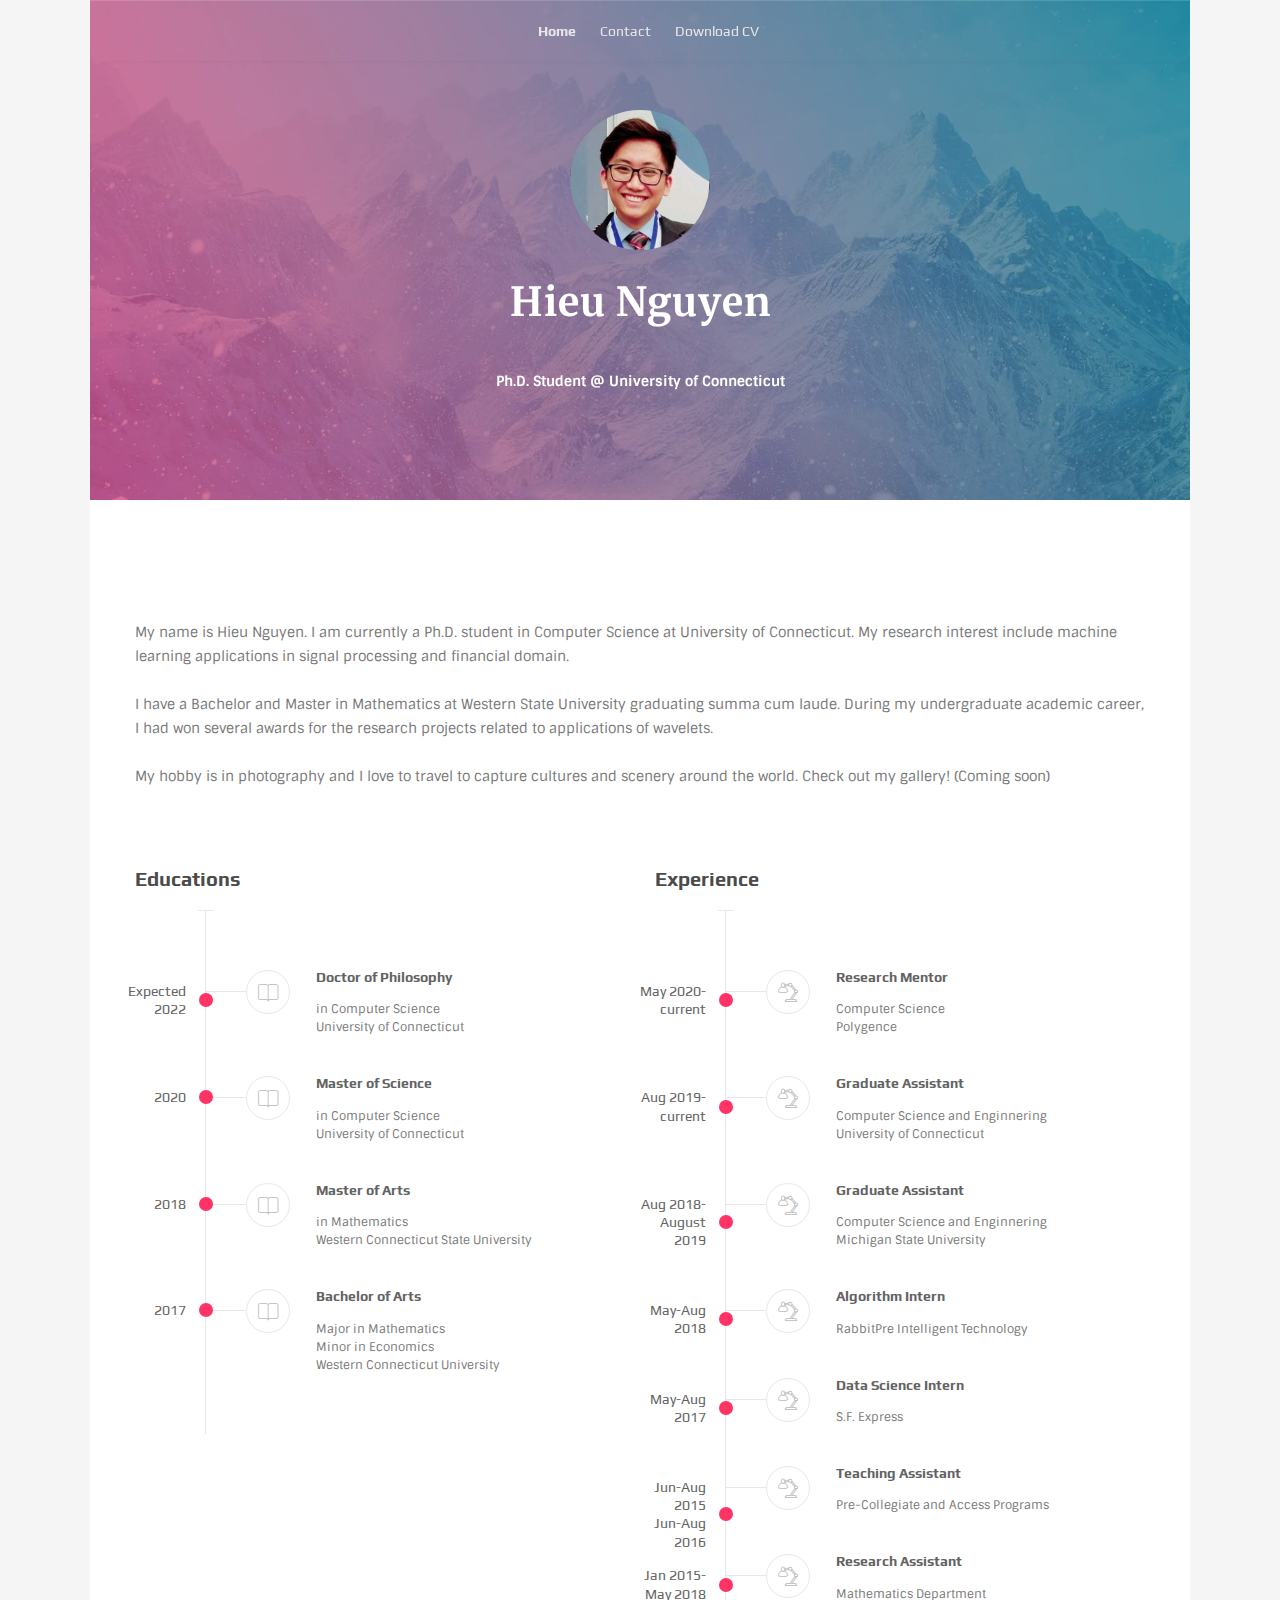
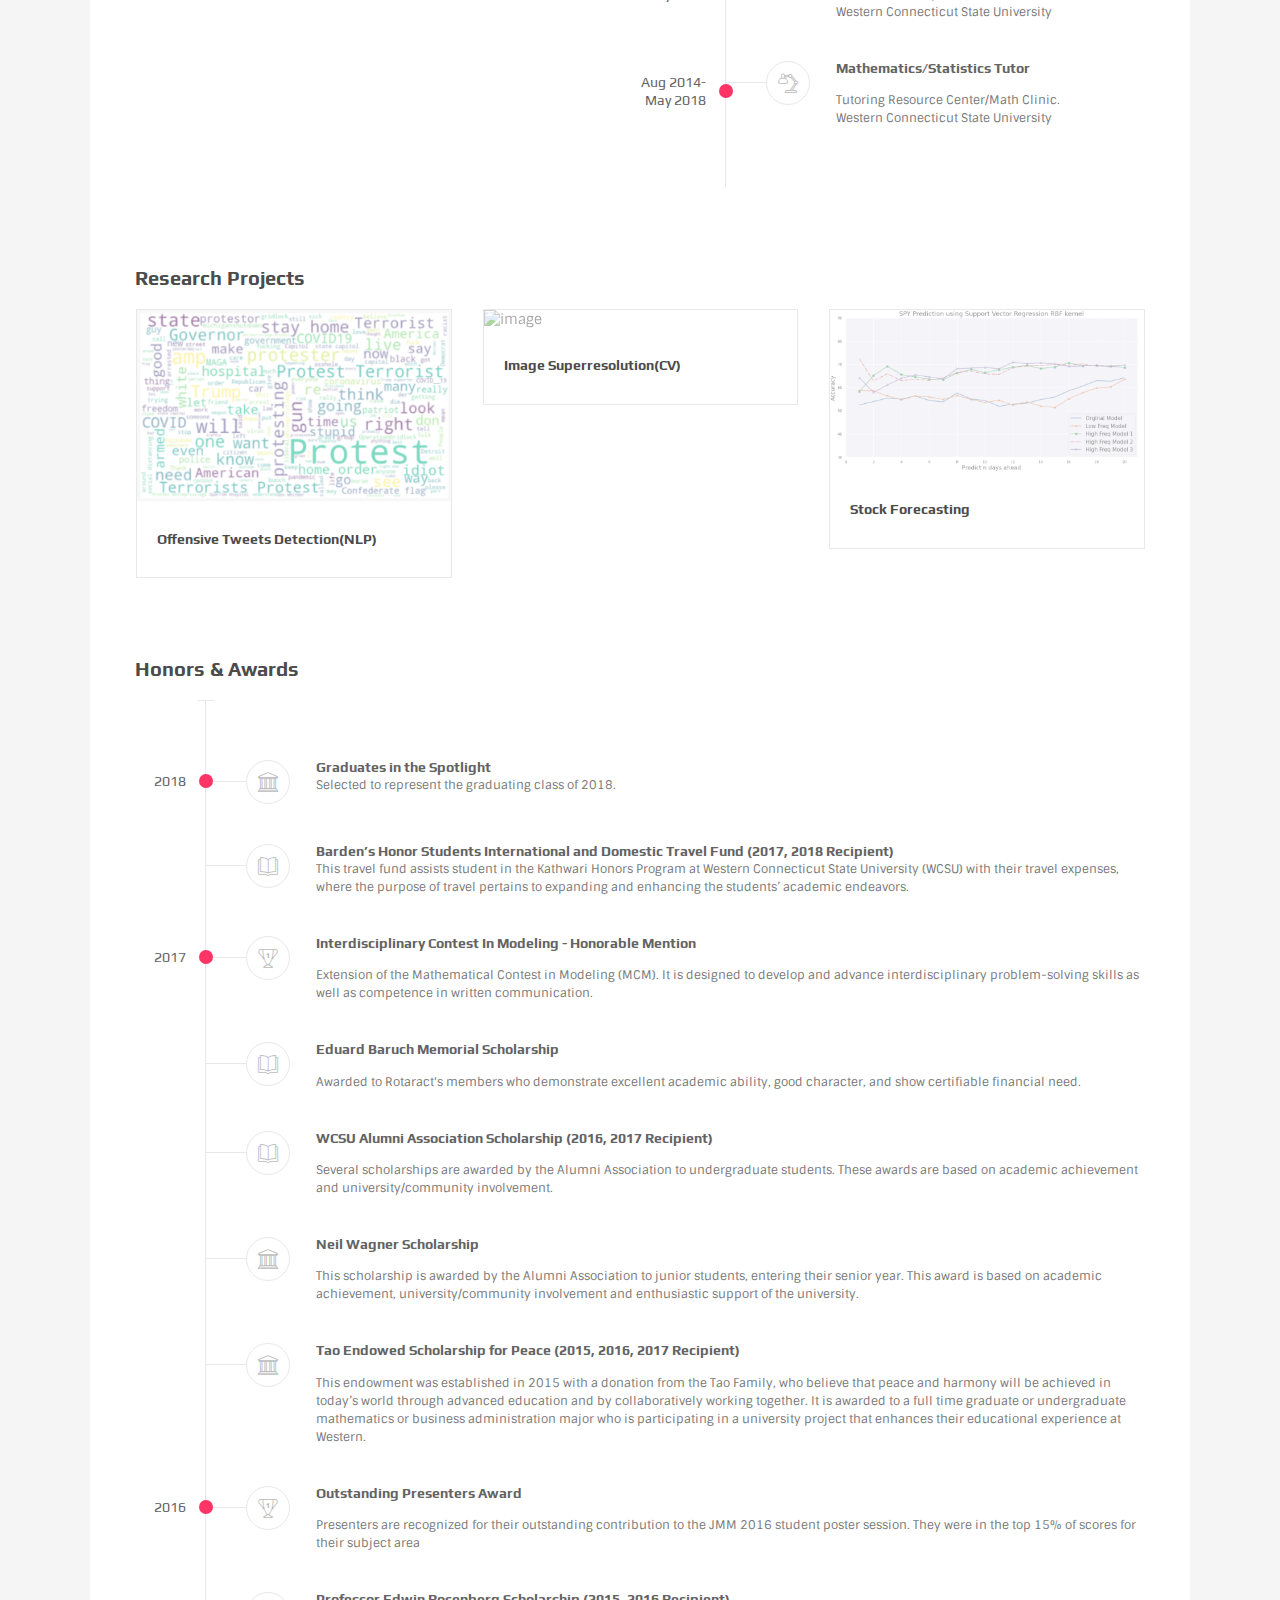
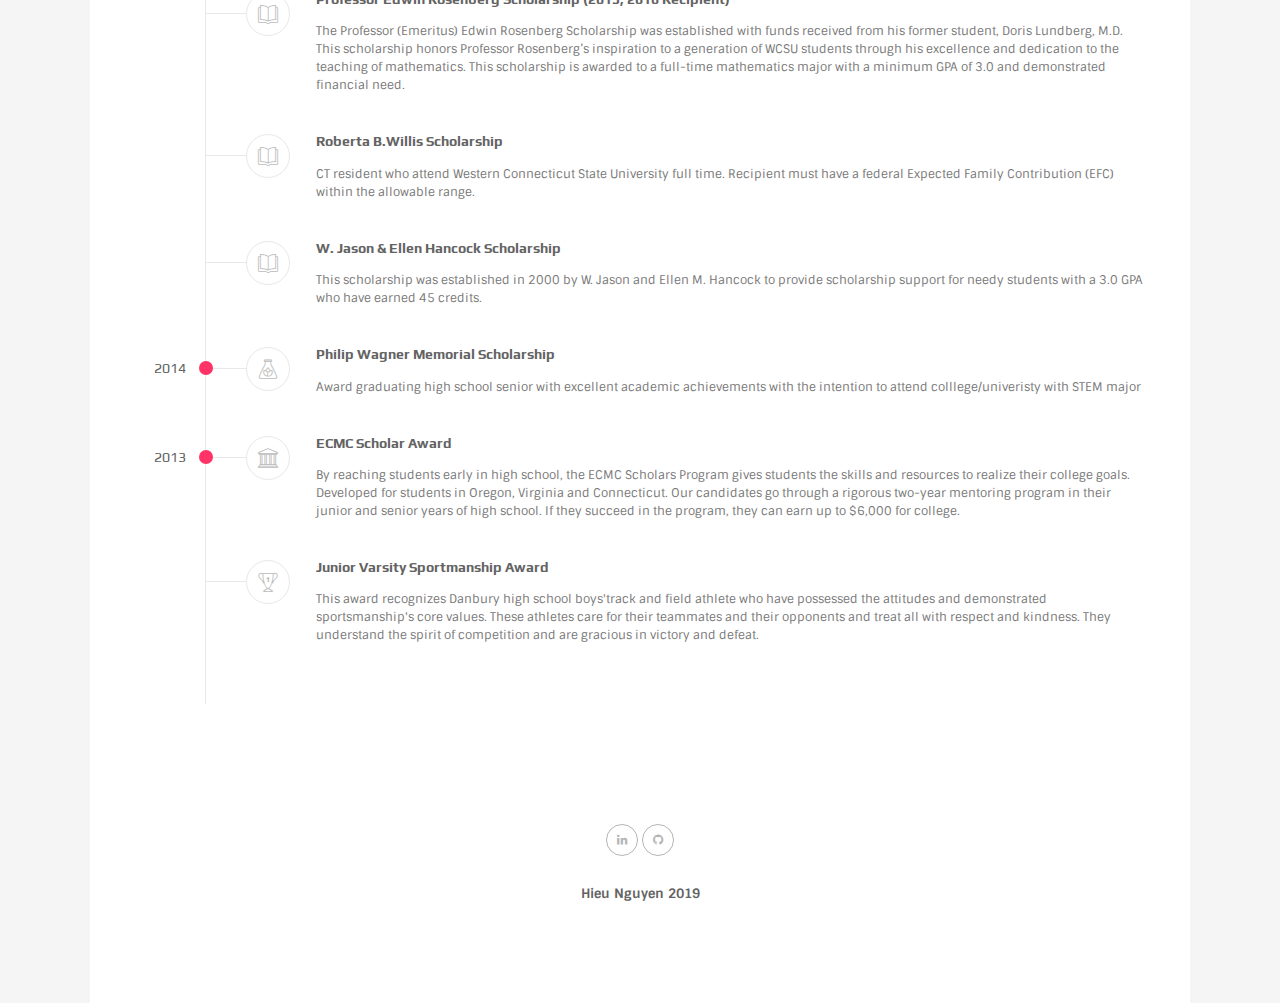
==== commit 449c4e67: "Update index.html" ====
--- a/index.html
+++ b/index.html
@@ -118,12 +118,12 @@
                         </div>
                       </div>
                     </div>
-                    <div class="tl-item pub-item with-icon"><span class="item-section">Transfer</span>
+                    <div class="tl-item pub-item with-icon"><span class="item-section">2020</span>
                       <div class="elem-wrapper"><i class="oli oli-bookmark"></i></div>
                       <div class="content-wrapper">
-                        <h3 class="title">Doctor of Philosophy</h3>
-                        <div class="description">
-                          <p>in Computer Science <br> Michigan State University</p>
+                        <h3 class="title">Master of Science</h3>
+                        <div class="description">
+                          <p>in Computer Science <br> University of Connecticut</p>
                         </div>
                       </div>
                     </div>
@@ -238,10 +238,13 @@
 		<div data-cols="3" data-nav="true" data-margin="30" data-cols-md='2' data-loop class="owl-carousel items featured-items owwwlab-theme nav-center">
 			<a href="Social Mining.pdf" class="featured-item boxed">
                       <div class="features-image ov-light-alpha-50"><img src="assets/img/Screenshot from 2020-12-24 00-47-10.png"alt="image"></div> 
-                      <h3 class="features-title">Offensive Tweets Detection(NLP)</h3></a><a href="ComputerVision.pdf" class="featured-item boxed">
+                      <h3 class="features-title">Offensive Tweets Detection(NLP)</h3></a>
+			<a href="ComputerVision.pdf" class="featured-item boxed">
                       <div class="features-image ov-light-alpha-50"><img src="assets/img/Screenshot from 2020-12-24 00-51-31.png" alt="image"></div>
-                      <h3 class="features-title">Image Superresolution(CV)</h3></a><a href="Time_Series_Project.pdf" class="featured-item boxed">
+                      <h3 class="features-title">Image Superresolution(CV)</h3></a>
+			<a href="Time_Series_Project.pdf" class="featured-item boxed">
                       <div class="features-image ov-light-alpha-50"><img src="assets/img/Screenshot from 2020-12-24 01-13-42.png" alt="image"></div> 
+			<h3 class="features-title">Stock Forecasting</h3></a>
 
 
                 </div>
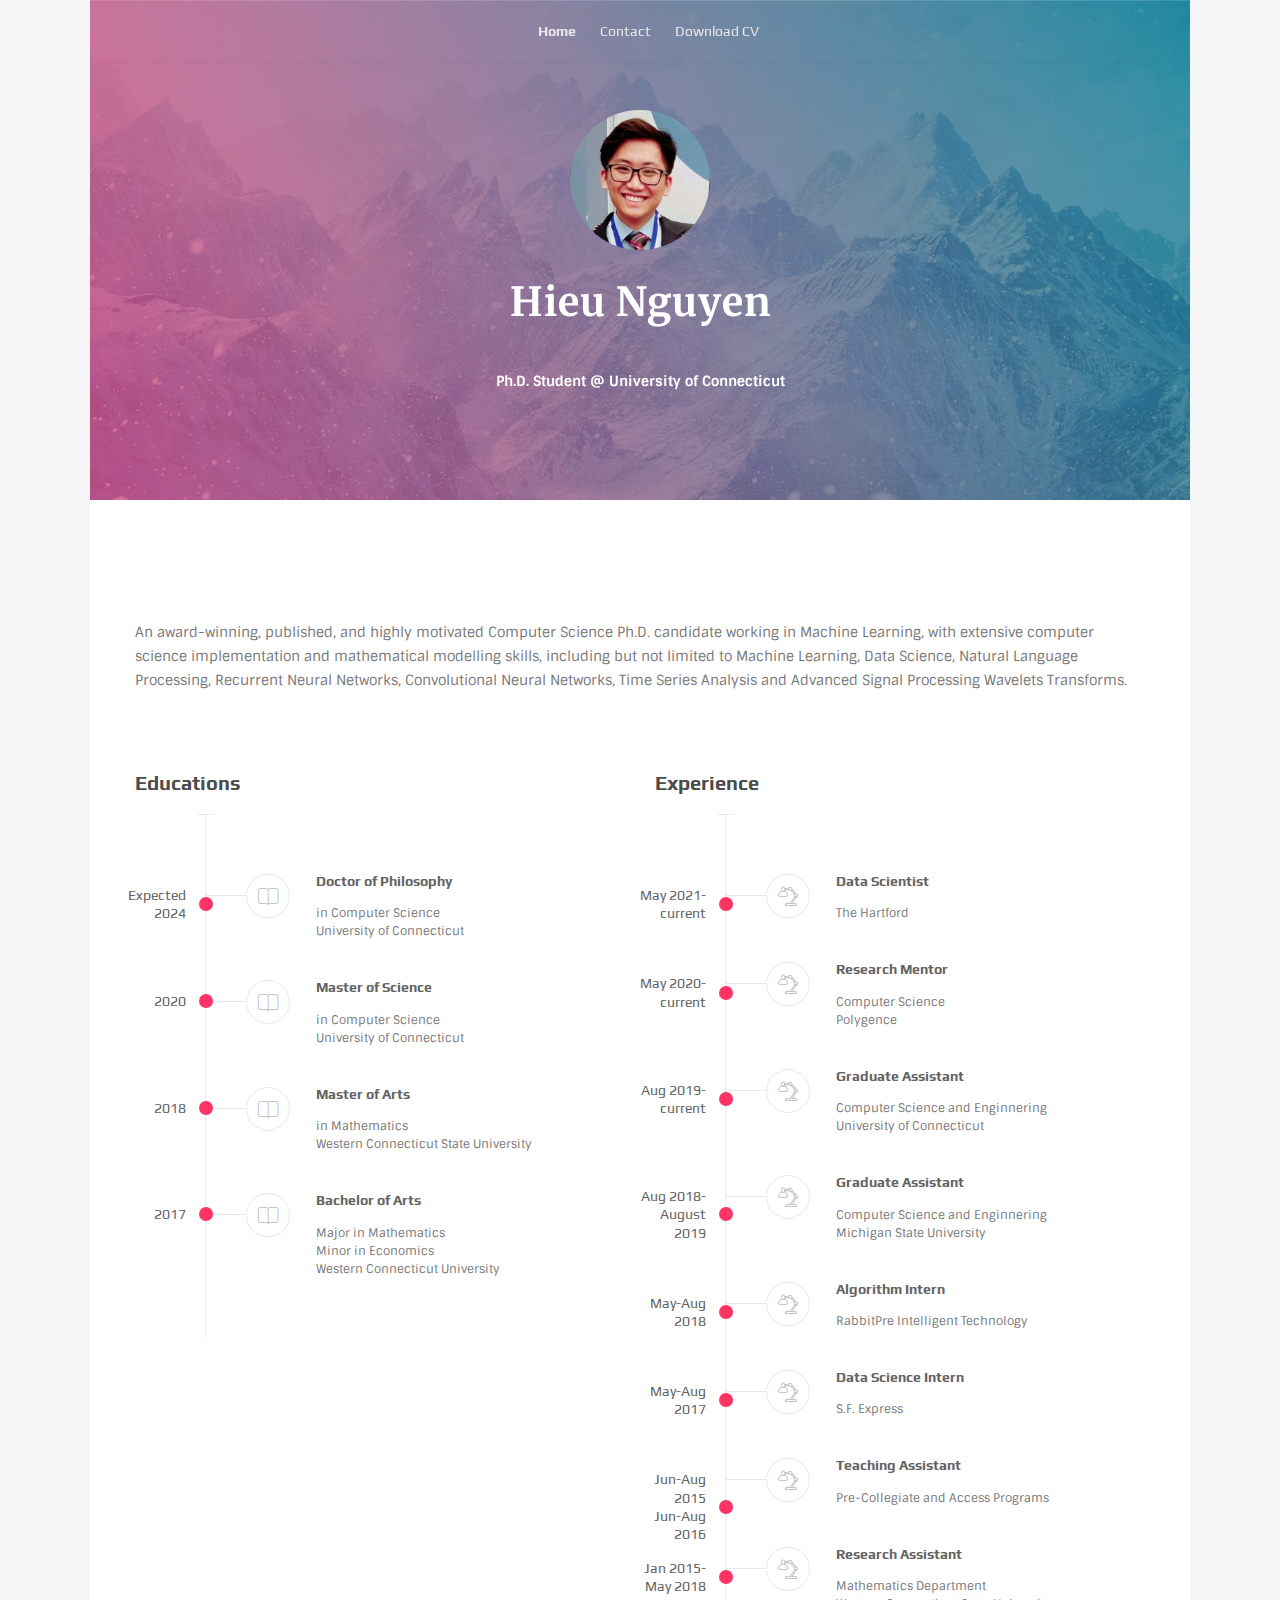
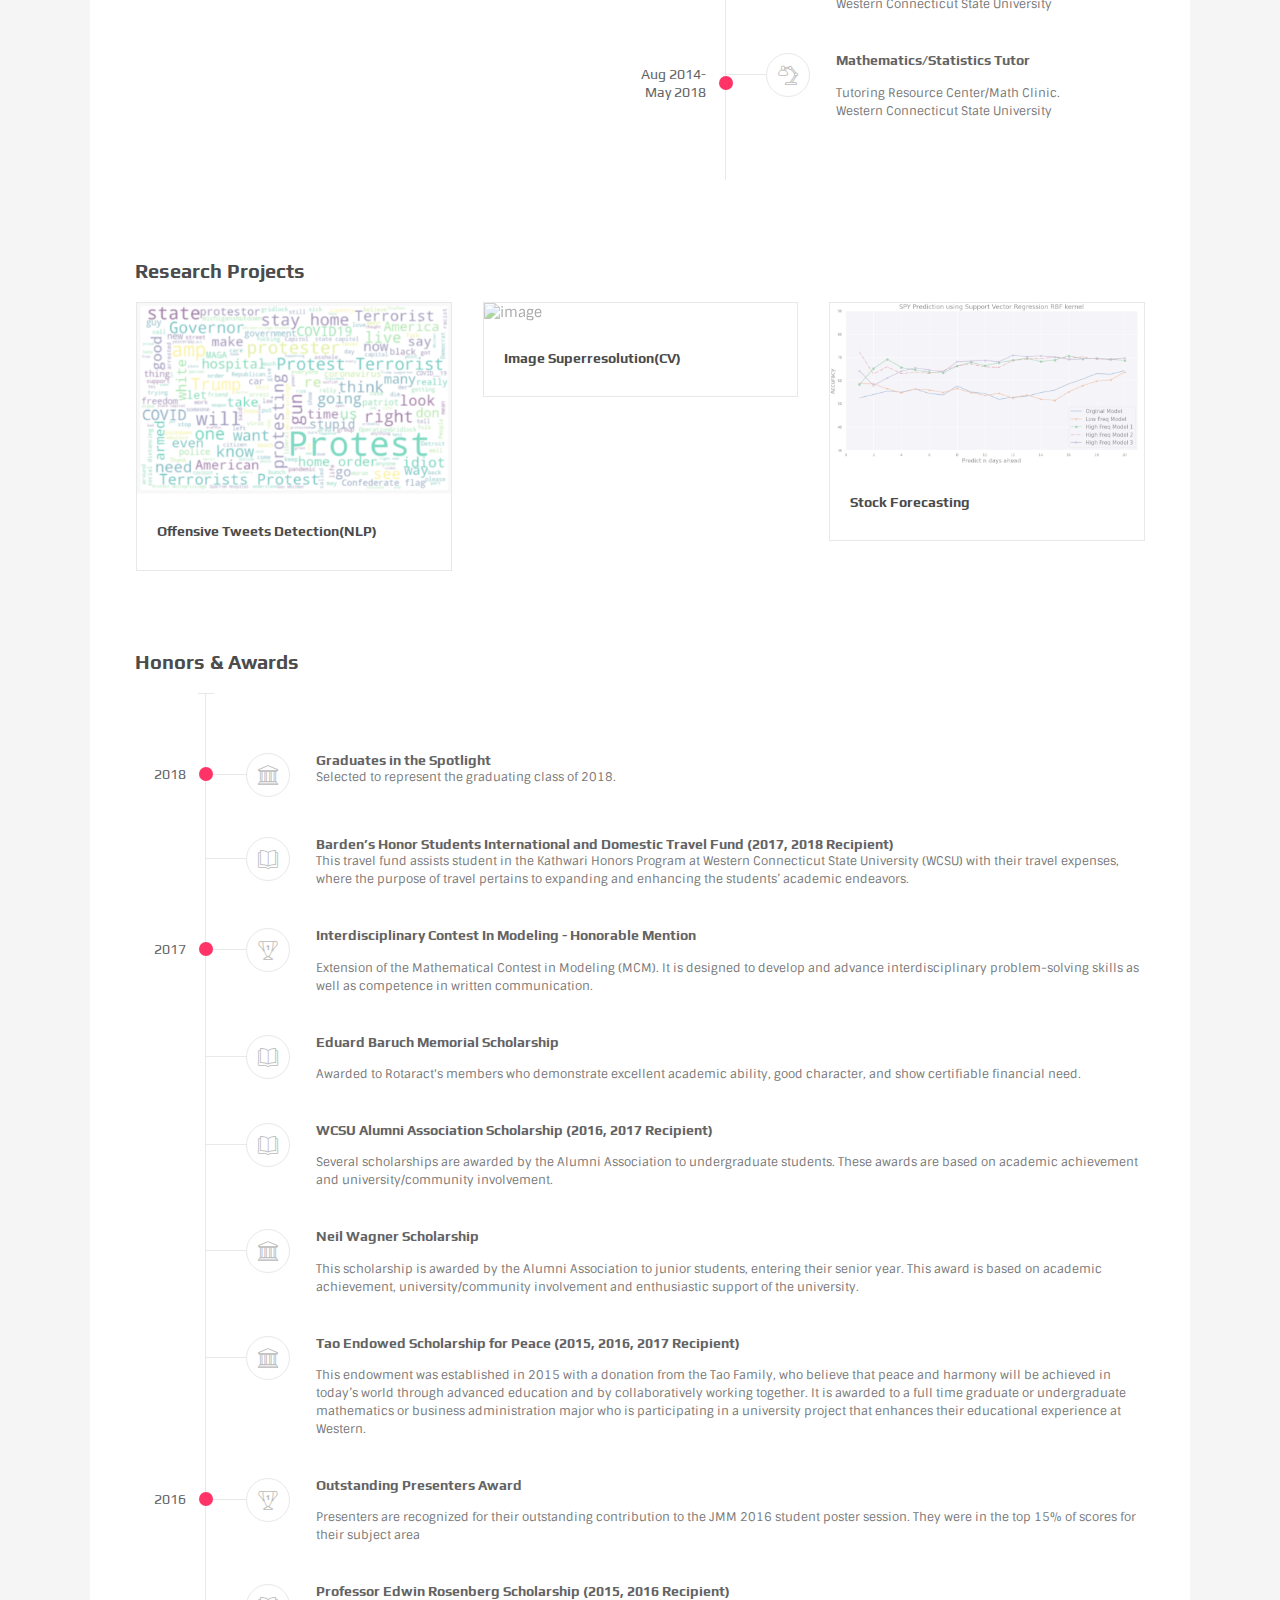
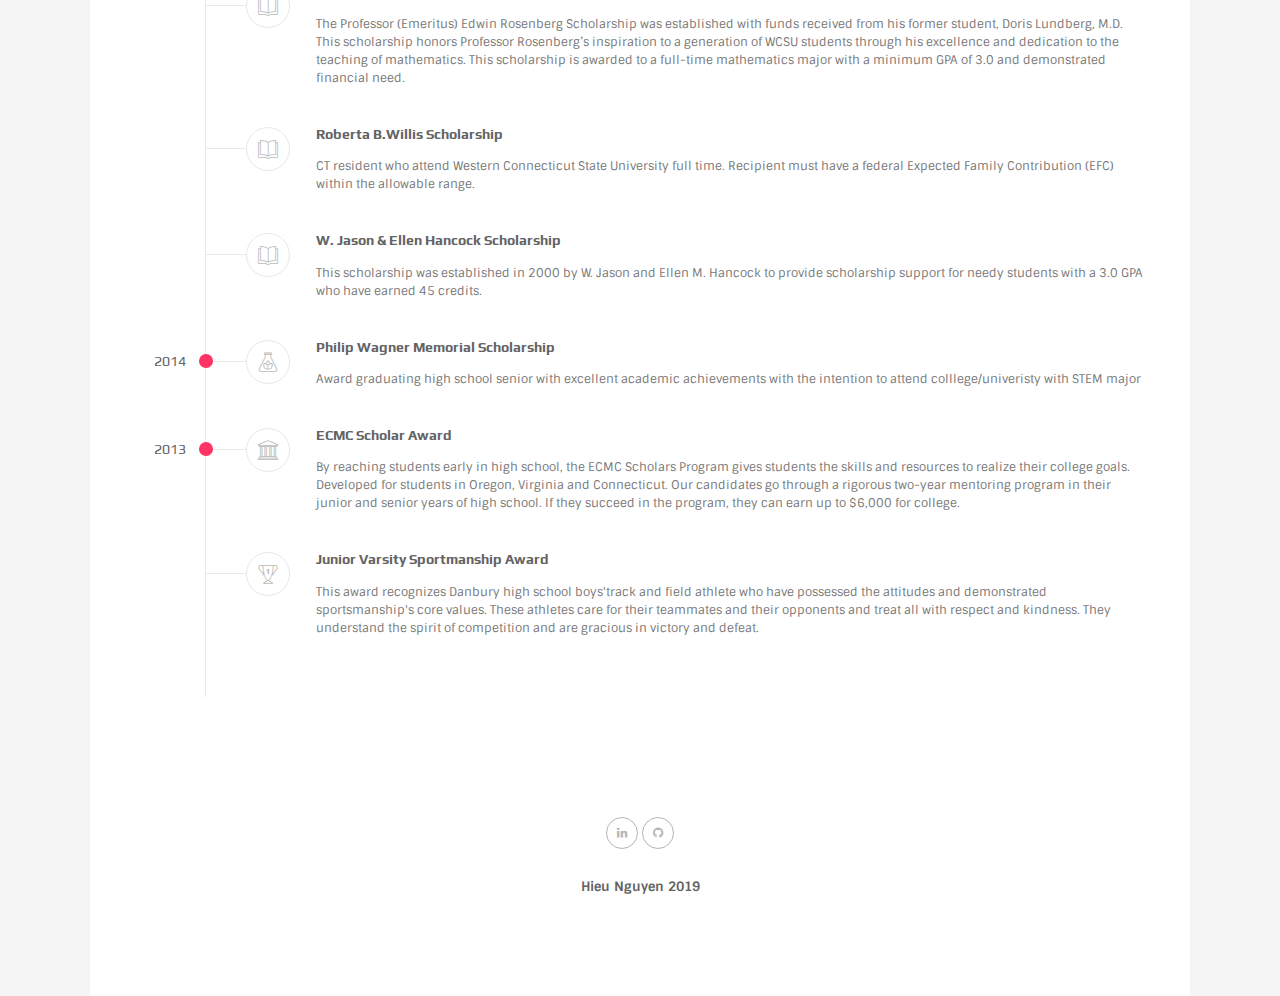
==== commit 3987d2a4: "Update index.html" ====
--- a/index.html
+++ b/index.html
@@ -97,9 +97,10 @@
         <div class="page-contents">
           <section class="section slim-container p-bottom-80">
             <div class="container">
-              <p>My name is Hieu Nguyen. I am currently a Ph.D. student in Computer Science at University of Connecticut. My research interest include machine learning applications in signal processing and financial domain.
-                <br><br>I have a Bachelor and Master in Mathematics at Western State University graduating summa cum laude. During my undergraduate academic career, I had won several awards for the research projects related to applications of wavelets.
-                <br><br> My hobby is in photography and I love to travel to capture cultures and scenery around the world. Check out my gallery! (Coming soon)
+              <p>An award-winning, published, and highly motivated Computer Science Ph.D. candidate working in Machine Learning,
+with extensive computer science implementation and mathematical modelling skills, including but not limited to Machine Learning, Data
+Science, Natural Language Processing, Recurrent Neural Networks, Convolutional Neural Networks, Time Series Analysis and Advanced
+Signal Processing Wavelets Transforms.
               </p>
             </div>
           </section>
@@ -109,7 +110,7 @@
                 <div class="col-md-6">
                   <h3>Educations</h3>
                   <div class="ol-timeline">
-                    <div class="tl-item pub-item with-icon"><span class="item-section">Expected 2022</span>
+                    <div class="tl-item pub-item with-icon"><span class="item-section">Expected 2024</span>
                       <div class="elem-wrapper"><i class="oli oli-bookmark"></i></div>
                       <div class="content-wrapper">
                         <h3 class="title">Doctor of Philosophy</h3>
@@ -150,6 +151,15 @@
                 <div class="col-md-6">
                   <h3>Experience</h3>
                   <div class="ol-timeline">
+	        <div class="tl-item pub-item with-icon"><span class="item-section">May 2021-current</span>
+                      <div class="elem-wrapper"><i class="oli oli-desk_lamp"></i></div>
+                      <div class="content-wrapper">
+                        <h3 class="title">Data Scientist</h3>
+                        <div class="description">
+                          <p>The Hartford</p>
+                        </div>
+                      </div>
+                    </div>
                     <div class="tl-item pub-item with-icon"><span class="item-section">May 2020-current</span>
                       <div class="elem-wrapper"><i class="oli oli-desk_lamp"></i></div>
                       <div class="content-wrapper">
